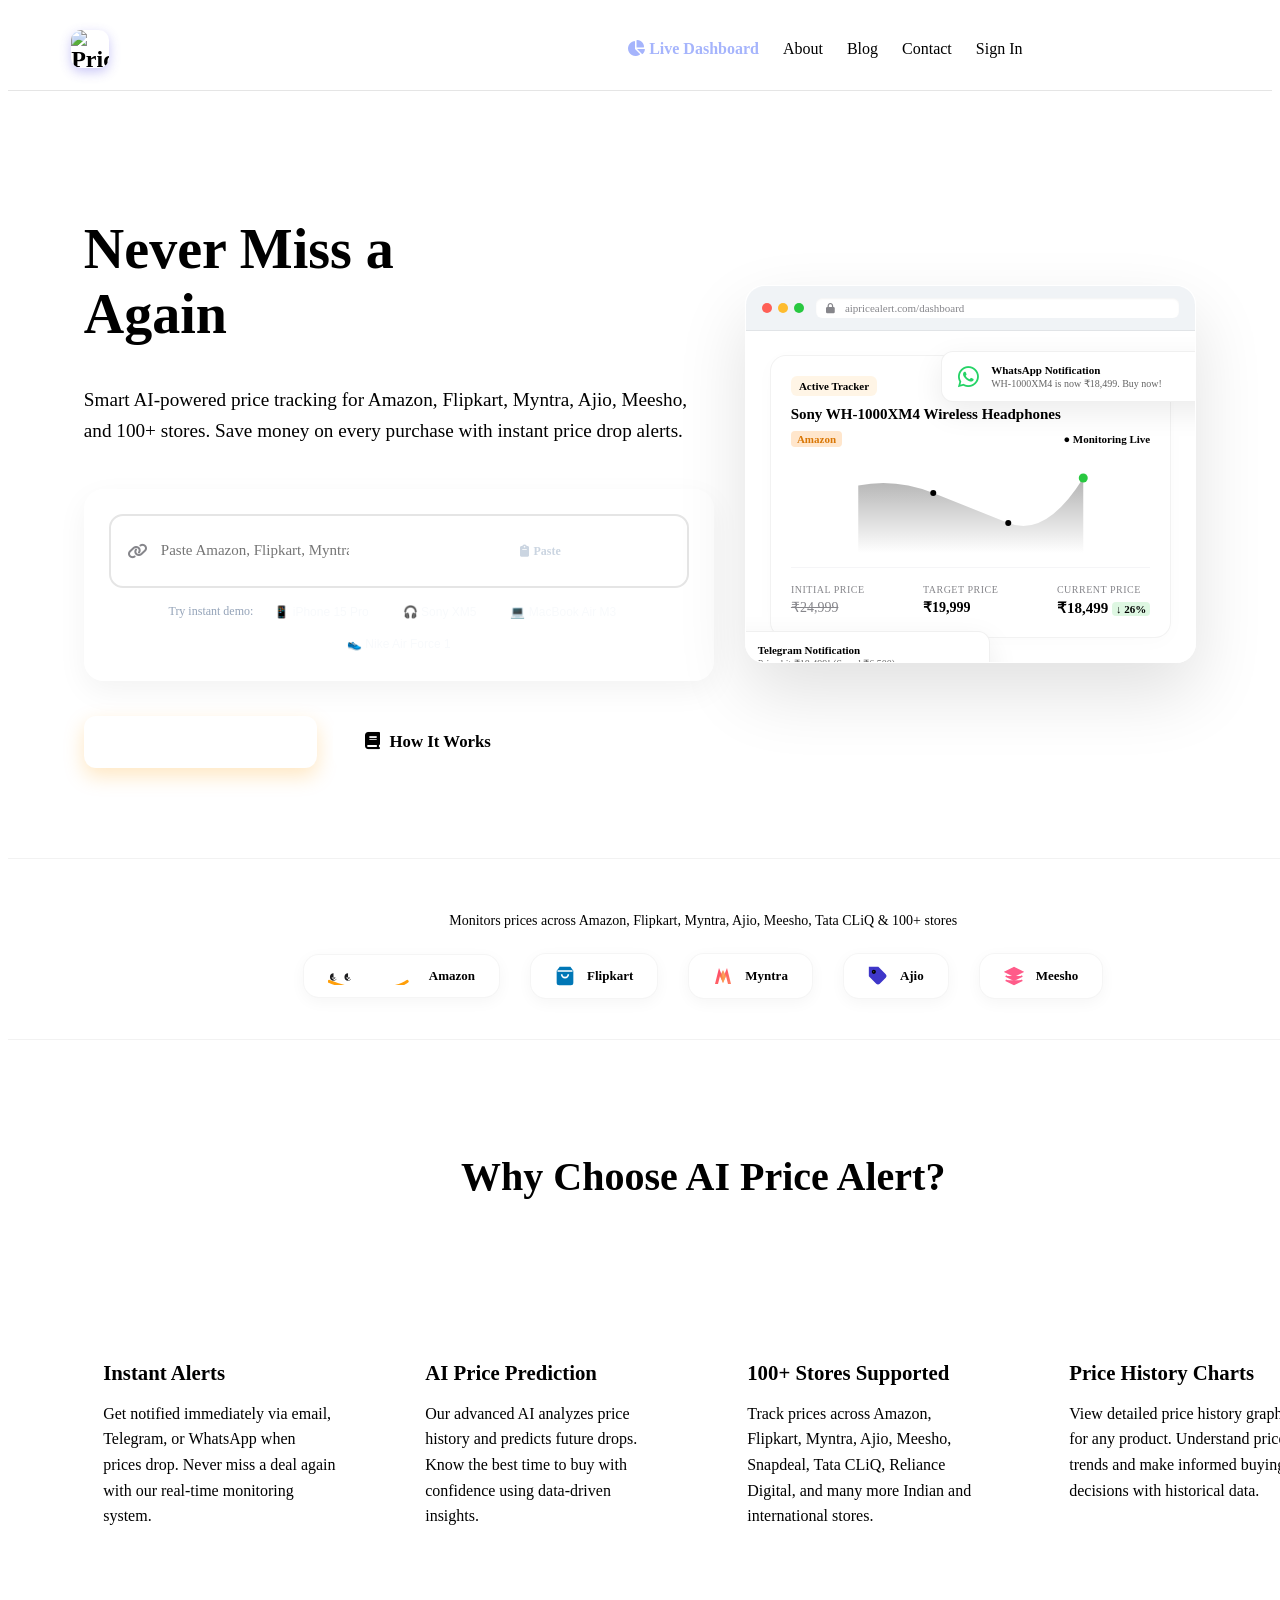
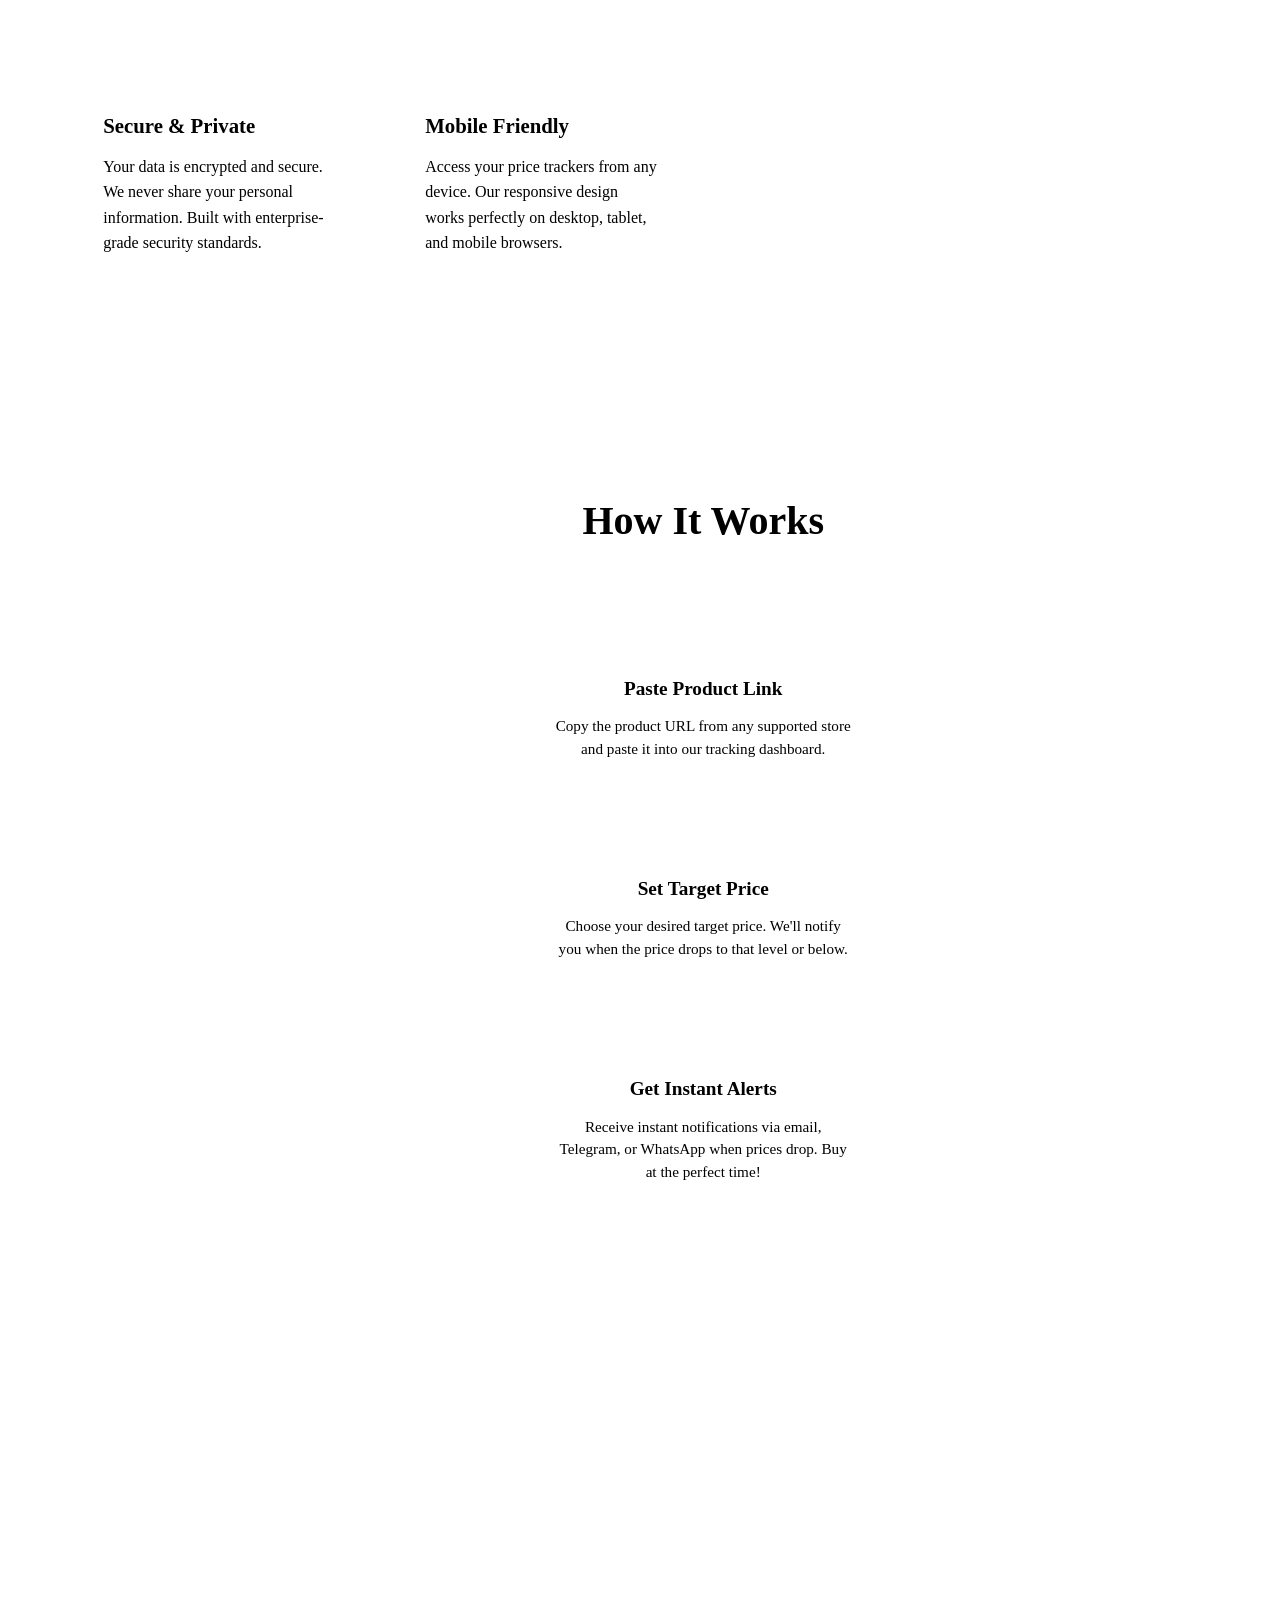
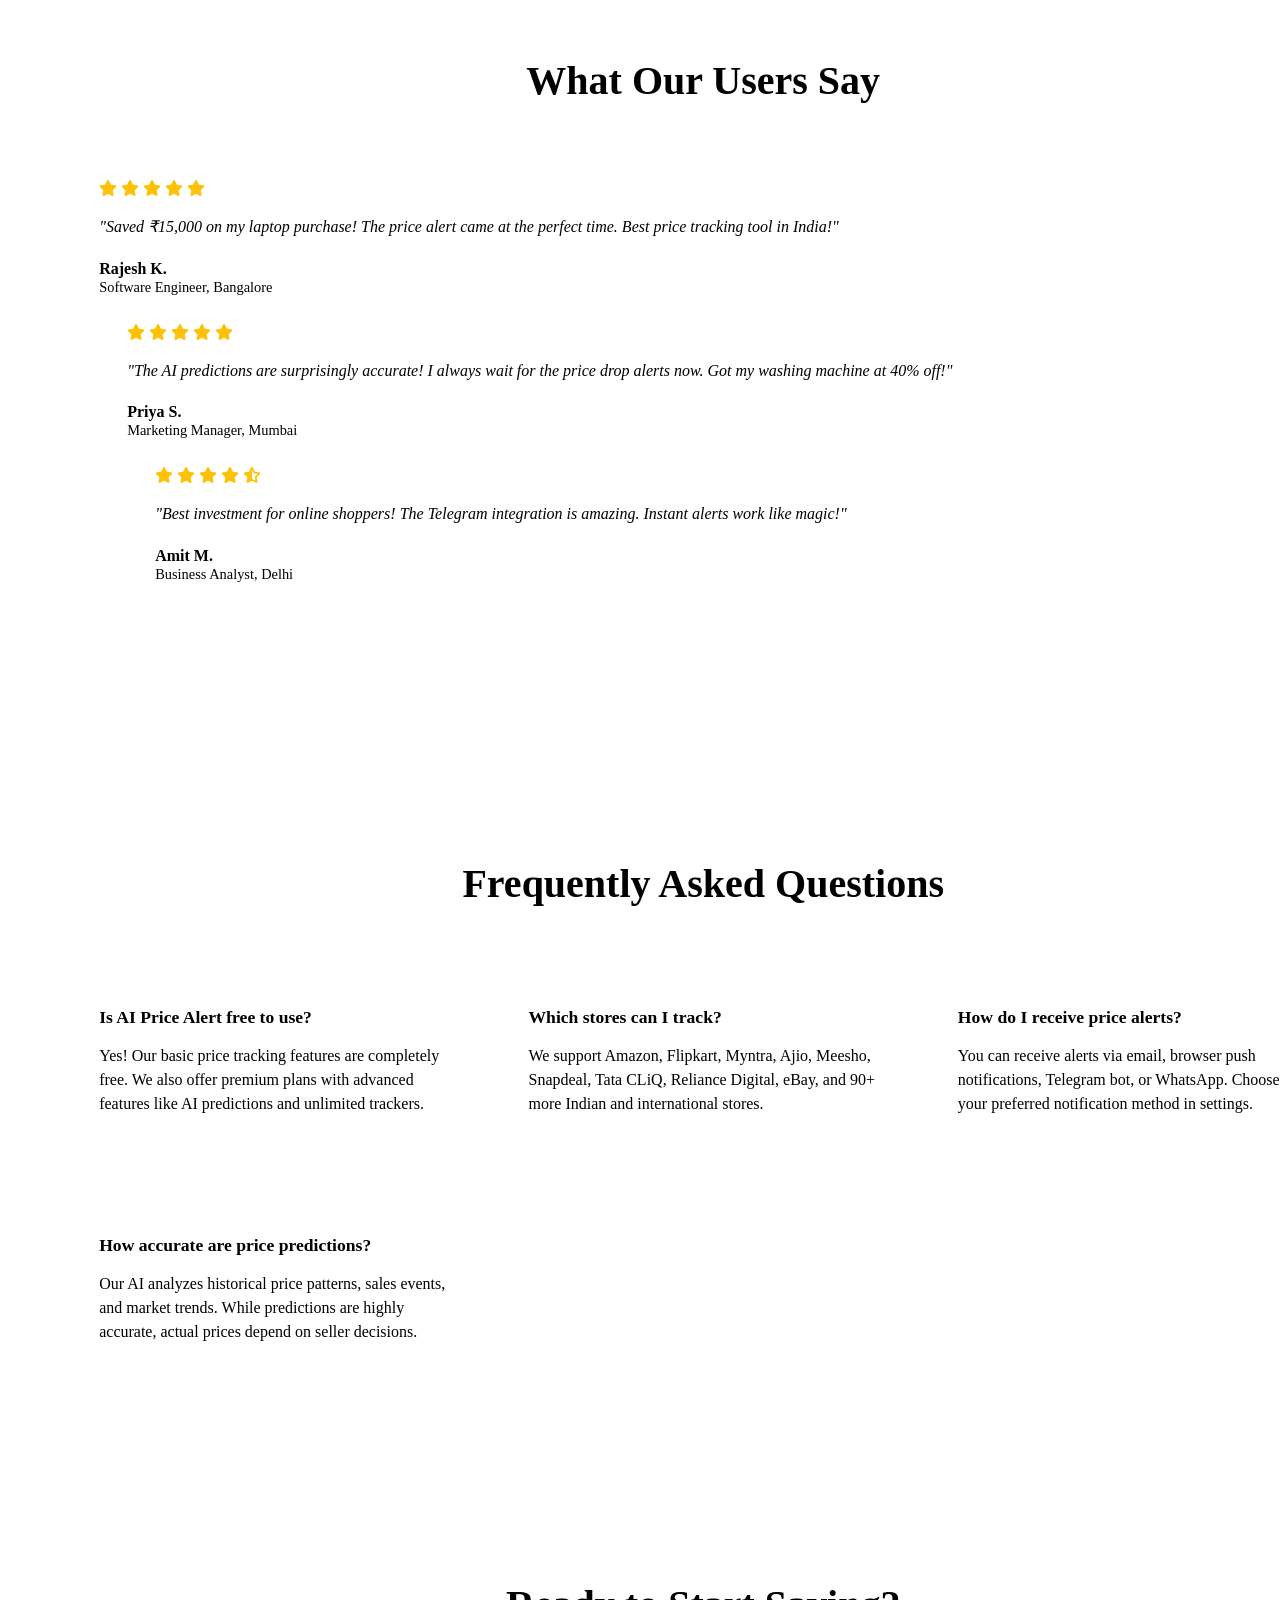
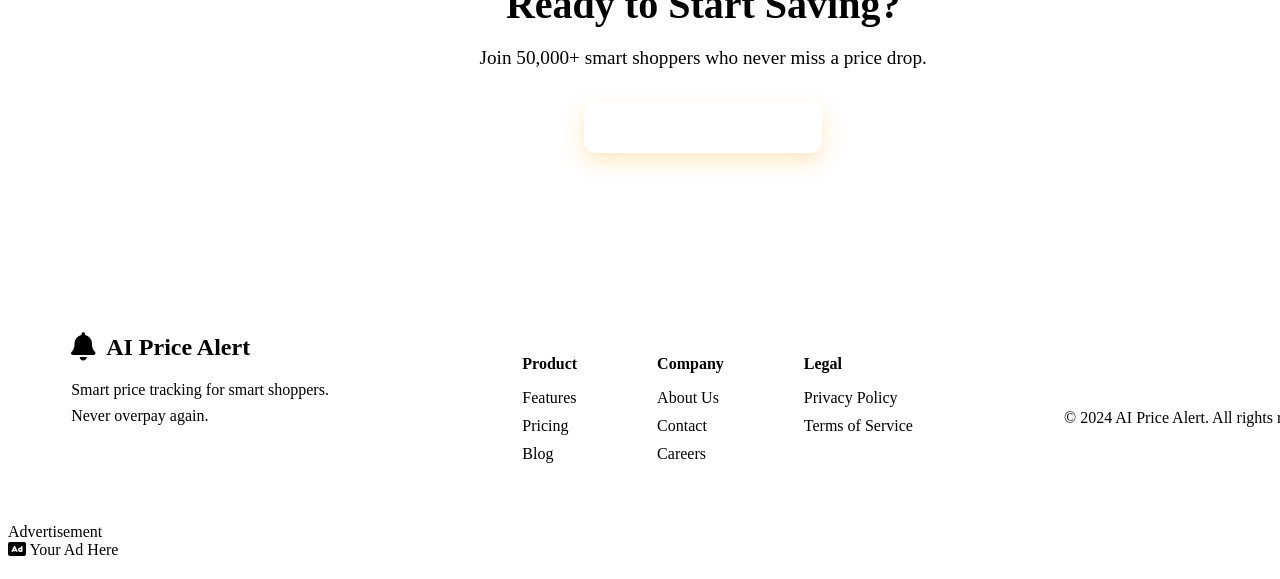
==== web_backend/index.html @ 033da6be "feat: complete Price Alerter platform with Android app, web dashboard, AI comparison, stock chart, p" ====
<!DOCTYPE html>
<html lang="en">
<head>
    <meta charset="UTF-8">
    <meta name="viewport" content="width=device-width, initial-scale=1.0">
    <meta name="description" content="AI Price Alert - Smart price tracking tool that monitors product prices across Amazon, Flipkart, Myntra, and more. Never miss a price drop again!">
    <meta name="keywords" content="price tracker, price alert, deal finder, amazon price tracker, flipkart price tracker, myntra price alert, save money shopping, price comparison">
    <meta name="robots" content="index, follow">
    <meta property="og:title" content="AI Price Alert - Never Miss a Price Drop">
    <meta property="og:description" content="Smart price tracking tool that monitors product prices across multiple stores. Save money on every purchase!">
    <meta name="theme-color" content="#4f46e5">
    <meta name="apple-mobile-web-app-capable" content="yes">
    <meta name="apple-mobile-web-app-status-bar-style" content="black-translucent">
    <meta name="apple-mobile-web-app-title" content="Price Alerter">
    <title>Price Alerter - AI Smart Price Tracking & Instant Drop Alerts</title>
    
    <link rel="icon" type="image/svg+xml" href="/static/logo.svg">
    <link rel="apple-touch-icon" href="/static/logo.svg">
    <link rel="manifest" href="/static/manifest.json">
    <link rel="stylesheet" href="/static/style.css">
    
    <link rel="preconnect" href="https://fonts.googleapis.com">
    <link rel="preconnect" href="https://fonts.gstatic.com" crossorigin>
    <link href="https://fonts.googleapis.com/css2?family=Space+Grotesk:wght@400;500;600;700&family=Unbounded:wght@400;600;700&display=swap" rel="stylesheet">
    <link rel="stylesheet" href="https://cdnjs.cloudflare.com/ajax/libs/font-awesome/6.4.0/css/all.min.css">
</head>
<body>
    <div class="scene">
        <div class="orb orb-1"></div>
        <div class="orb orb-2"></div>
        <div class="orb orb-3"></div>
        <div class="grid"></div>

    <div class="landing-container">
        <!-- Header -->
        <header class="landing-header">
            <a href="index.html" class="logo" style="text-decoration:none;display:flex;align-items:center;gap:12px;">
                <img src="/static/logo.svg" alt="Price Alerter Logo" style="width:38px;height:38px;border-radius:10px;box-shadow:0 4px 12px rgba(79,70,229,0.3);">
                <span style="font-family:'Unbounded',sans-serif;font-weight:700;font-size:20px;color:#fff;letter-spacing:-0.5px;">Price Alerter</span>
            </a>
            <button class="mobile-menu-btn" onclick="toggleMenu()">
                <i class="fa fa-bars"></i>
            </button>
            <nav class="landing-nav" id="mainNav">
                <a href="dashboard.html" style="color:#a5b4fc;font-weight:600;"><i class="fa fa-chart-pie"></i> Live Dashboard</a>
                <a href="about.html">About</a>
                <a href="blog.html">Blog</a>
                <a href="contact.html">Contact</a>
                <a href="login.html" class="btn-nav">Sign In</a>
                <a href="signup.html" class="btn-primary">Get Started Free</a>
            </nav>
        </header>

        <!-- Hero Section -->
        <section class="hero-container">
            <div class="hero-content">
                <h1>Never Miss a <span class="gradient-text">Price Drop</span> Again</h1>
                <p class="hero-subtitle">Smart AI-powered price tracking for Amazon, Flipkart, Myntra, Ajio, Meesho, and 100+ stores. Save money on every purchase with instant price drop alerts.</p>
                
                <!-- URL Checker Widget -->
                <div class="hero-checker">
                    <div class="checker-input-wrapper" style="position:relative;">
                        <i class="fa fa-link checker-icon"></i>
                        <input type="text" id="checkerUrl" placeholder="Paste Amazon, Flipkart, Myntra, Ajio, Meesho link..." style="padding-right: 210px;">
                        <div style="position:absolute; right:115px; top:50%; transform:translateY(-50%);">
                            <button type="button" id="landingPasteBtn" onclick="pasteLandingClipboard()" style="background:rgba(255,255,255,0.08); border:1px solid rgba(255,255,255,0.15); color:#cbd5e1; border-radius:8px; padding:6px 10px; font-size:12px; cursor:pointer; display:flex; align-items:center; gap:5px;">
                                <i class="fa fa-clipboard"></i> <span>Paste</span>
                            </button>
                        </div>
                        <button id="checkerBtn" onclick="runLandingChecker()">
                            <span>Check Price</span>
                            <i class="fa fa-bolt"></i>
                        </button>
                    </div>

                    <!-- Quick 1-Click Preset Samples -->
                    <div style="display:flex; justify-content:center; align-items:center; gap:8px; flex-wrap:wrap; margin-top:12px;">
                        <span style="font-size:12px; color:#94a3b8; font-weight:500;">Try instant demo:</span>
                        <button type="button" class="preset-pill" onclick="loadLandingSample('https://www.amazon.in/dp/B0CHX1W1XY/Apple-iPhone-15-Pro')" style="background:rgba(255,255,255,0.08); border:1px solid rgba(255,255,255,0.15); color:#f8fafc; border-radius:16px; padding:4px 12px; font-size:12px; cursor:pointer;">📱 iPhone 15 Pro</button>
                        <button type="button" class="preset-pill" onclick="loadLandingSample('https://www.amazon.in/dp/B09XS7JWHH/Sony-WH-1000XM5-Headphones')" style="background:rgba(255,255,255,0.08); border:1px solid rgba(255,255,255,0.15); color:#f8fafc; border-radius:16px; padding:4px 12px; font-size:12px; cursor:pointer;">🎧 Sony XM5</button>
                        <button type="button" class="preset-pill" onclick="loadLandingSample('https://www.flipkart.com/apple-macbook-air-m3/p/itm123')" style="background:rgba(255,255,255,0.08); border:1px solid rgba(255,255,255,0.15); color:#f8fafc; border-radius:16px; padding:4px 12px; font-size:12px; cursor:pointer;">💻 MacBook Air M3</button>
                        <button type="button" class="preset-pill" onclick="loadLandingSample('https://www.myntra.com/shoes/nike-air-force-1')" style="background:rgba(255,255,255,0.08); border:1px solid rgba(255,255,255,0.15); color:#f8fafc; border-radius:16px; padding:4px 12px; font-size:12px; cursor:pointer;">👟 Nike Air Force 1</button>
                    </div>
                    
                    <div id="checkerLoading" class="checker-loading-spinner" style="display: none; margin-top:16px;">
                        <i class="fa fa-spinner fa-spin"></i>
                        <span>AI is analyzing product page & fetching live price...</span>
                    </div>
                    
                    <div id="checkerError" class="checker-error-msg" style="display: none; margin-top:16px;">
                        <i class="fa fa-exclamation-circle"></i>
                        <span id="checkerErrorText">Could not fetch price.</span>
                    </div>

                    <!-- Scraped Result Card -->
                    <div id="checkerResult" class="checker-result-card" style="display: none; margin-top:16px;">
                        <div class="result-header">
                            <span class="store-badge" id="resultStore">Amazon</span>
                            <span class="result-status"><i class="fa fa-check-circle"></i> Verified Price</span>
                        </div>
                        <h4 id="resultTitle">Product Name</h4>
                        <div class="result-prices">
                            <span class="price-label">Current Price:</span>
                            <span class="price-current" id="resultCurrentPrice">₹0.00</span>
                            <span class="price-old" id="resultOldPrice">₹0.00</span>
                            <span class="price-discount" id="resultDiscount">Save 20%</span>
                        </div>
                        <div class="target-suggestion">
                            <label for="landingTargetPrice">Target Alert Price:</label>
                            <div class="target-input-row" style="margin-bottom:8px;">
                                <span class="currency-symbol">₹</span>
                                <input type="number" id="landingTargetPrice" value="0">
                            </div>
                            <div style="display:flex; gap:6px; margin-bottom:10px;">
                                <button type="button" onclick="setLandingDiscount(10)" style="background:rgba(255,255,255,0.1); border:1px solid rgba(255,255,255,0.2); color:#fff; border-radius:12px; padding:3px 10px; font-size:11px; cursor:pointer;">-10%</button>
                                <button type="button" onclick="setLandingDiscount(20)" style="background:rgba(255,255,255,0.1); border:1px solid rgba(255,255,255,0.2); color:#fff; border-radius:12px; padding:3px 10px; font-size:11px; cursor:pointer;">-20%</button>
                                <button type="button" onclick="setLandingDiscount(30)" style="background:rgba(255,255,255,0.1); border:1px solid rgba(255,255,255,0.2); color:#fff; border-radius:12px; padding:3px 10px; font-size:11px; cursor:pointer;">-30%</button>
                            </div>
                            <span class="suggestion-note">You'll receive instant notification the second it drops to this amount.</span>
                        </div>
                        <button class="track-cta-btn" onclick="startTrackingFromLanding()">
                            <span>Set 24/7 Price Drop Alert</span>
                            <i class="fa fa-bell"></i>
                        </button>
                    </div>
                </div>
                
                <div class="cta-buttons" style="margin-top: 10px; margin-bottom: 10px;">
                    <a href="signup.html" class="btn-hero primary">
                        <i class="fa fa-rocket"></i>
                        Start Free Tracking
                    </a>
                    <a href="blog.html" class="btn-hero secondary">
                        <i class="fa fa-book"></i>
                        How It Works
                    </a>
                </div>
            </div>

            <!-- Right Column Animated Mockup -->
            <div class="hero-graphics">
                <div class="mock-dashboard-wrapper tilt-root" data-tilt="6">
                    <div class="mock-browser-header">
                        <div class="mock-dots">
                            <span class="mock-dot red"></span>
                            <span class="mock-dot yellow"></span>
                            <span class="mock-dot green"></span>
                        </div>
                        <div class="mock-address-bar">
                            <i class="fa fa-lock" style="font-size: 10px; margin-right: 4px;"></i> aipricealert.com/dashboard
                        </div>
                    </div>
                    <div class="mock-dashboard-body">
                        <div class="mock-product-card">
                            <div class="mock-badge">Active Tracker</div>
                            <div class="mock-prod-title">Sony WH-1000XM4 Wireless Headphones</div>
                            <div class="mock-store-row">
                                <span class="store-chip amz">Amazon</span>
                                <span class="update-pulse">● Monitoring Live</span>
                            </div>
                            
                            <!-- Sparkline Chart -->
                            <div class="mock-chart-container">
                                <svg viewBox="0 0 300 120" class="sparkline-svg">
                                    <defs>
                                        <linearGradient id="chart-grad" x1="0" y1="0" x2="0" y2="1">
                                            <stop offset="0%" stop-color="var(--accent-orange)" stop-opacity="0.3"/>
                                            <stop offset="100%" stop-color="var(--accent-orange)" stop-opacity="0"/>
                                        </linearGradient>
                                    </defs>
                                    <path d="M 0 30 Q 50 20 100 40 T 200 80 T 300 20" fill="none" stroke="var(--accent-orange)" stroke-width="3" stroke-linecap="round"/>
                                    <path d="M 0 30 Q 50 20 100 40 T 200 80 T 300 20 L 300 120 L 0 120 Z" fill="url(#chart-grad)"/>
                                    <circle cx="100" cy="40" r="4" fill="var(--accent-orange)"/>
                                    <circle cx="200" cy="80" r="4" fill="var(--accent-orange)"/>
                                    <circle cx="300" cy="20" r="6" fill="#28c840" class="pulse-point"/>
                                </svg>
                            </div>
                            
                            <div class="mock-prices-row">
                                <div class="price-item">
                                    <span class="plabel">Initial Price</span>
                                    <span class="pval text-cross">₹24,999</span>
                                </div>
                                <div class="price-item">
                                    <span class="plabel">Target Price</span>
                                    <span class="pval">₹19,999</span>
                                </div>
                                <div class="price-item deal-hit">
                                    <span class="plabel">Current Price</span>
                                    <span class="pval text-green">₹18,499 <span class="deal-arrow">↓ 26%</span></span>
                                </div>
                            </div>
                        </div>
                        
                        <!-- Floating alerts -->
                        <div class="floating-alert telegram-alert">
                            <i class="fa-brands fa-telegram" style="color: #0088cc;"></i>
                            <div class="alert-info">
                                <strong>Telegram Notification</strong>
                                <span>Price hit ₹18,499! (Saved ₹6,500)</span>
                            </div>
                        </div>
                        
                        <div class="floating-alert whatsapp-alert">
                            <i class="fa-brands fa-whatsapp" style="color: #25d366;"></i>
                            <div class="alert-info">
                                <strong>WhatsApp Notification</strong>
                                <span>WH-1000XM4 is now ₹18,499. Buy now!</span>
                            </div>
                        </div>
                    </div>
                </div>
            </div>
        </section>

        <!-- Brand Store Logos Section -->
        <section class="trusted-by-section">
            <p>Monitors prices across Amazon, Flipkart, Myntra, Ajio, Meesho, Tata CLiQ & 100+ stores</p>
            <div class="store-logos-grid">
                <div class="store-logo-card">
                    <svg viewBox="0 0 74 15" class="brand-logo-svg" style="height: 18px;"><path d="M4.6 9.8c-.8 0-1.4-.4-1.6-1.1h3.3C6.1 9.4 5.5 9.8 4.6 9.8zm0-4.5c-1.8 0-3 1.2-3 3.1s1.2 3.1 3 3.1c1.2 0 2-.6 2.4-1.3V9.8c-.4.7-1.2 1.3-2.4 1.3zm12.1 4.5c-.8 0-1.4-.4-1.6-1.1H18.4C18.2 9.4 17.6 9.8 16.7 9.8zm0-4.5c-1.8 0-3 1.2-3 3.1s1.2 3.1 3 3.1c1.2 0 2-.6 2.4-1.3V9.8c-.4.7-1.2 1.3-2.4 1.3z" fill="#1d1d1f"/><path d="M1 12c12 5 25 7 35 7s25-3 30-7" stroke="#ff9f0a" stroke-width="2.5" fill="none" stroke-linecap="round"/></svg>
                    <span>Amazon</span>
                </div>
                <div class="store-logo-card">
                    <svg viewBox="0 0 24 24" class="brand-logo-svg" style="height: 20px; width: 20px;" fill="none" stroke="currentColor" stroke-width="2"><path d="M6 2L3 6v14a2 2 0 002 2h14a2 2 0 002-2V6l-3-4z" fill="#0077b6" stroke="#0077b6"/><path d="M3 6h18M16 10a4 4 0 01-8 0" stroke="#fff"/></svg>
                    <span>Flipkart</span>
                </div>
                <div class="store-logo-card">
                    <svg viewBox="0 0 100 100" class="brand-logo-svg" style="height: 20px; width: 20px;"><defs><linearGradient id="myntra-grad1" x1="0%" y1="0%" x2="100%" y2="100%"><stop offset="0%" stop-color="#ff3f6c"/><stop offset="100%" stop-color="#ff7e5f"/></linearGradient><linearGradient id="myntra-grad2" x1="0%" y1="0%" x2="100%" y2="100%"><stop offset="0%" stop-color="#f75d34"/><stop offset="100%" stop-color="#feca57"/></linearGradient></defs><path d="M10 90 L30 10 L50 60 L70 10 L90 90 L75 90 L65 50 L50 85 L35 50 L25 90 Z" fill="url(#myntra-grad1)"/><path d="M35 50 L50 85 L65 50 L50 20 Z" fill="url(#myntra-grad2)" opacity="0.85"/></svg>
                    <span>Myntra</span>
                </div>
                <div class="store-logo-card">
                    <svg viewBox="0 0 24 24" class="brand-logo-svg" style="height: 20px; width: 20px;" fill="none" stroke="currentColor" stroke-width="2"><path d="M20.59 13.41l-7.17 7.17a2 2 0 01-2.83 0L2 12V2h10l8.59 8.59a2 2 0 010 2.82z" fill="#3f37c9" stroke="#3f37c9"/><circle cx="7" cy="7" r="1.5" fill="#fff"/></svg>
                    <span>Ajio</span>
                </div>
                <div class="store-logo-card">
                    <svg viewBox="0 0 24 24" class="brand-logo-svg" style="height: 20px; width: 20px;" fill="none" stroke="currentColor" stroke-width="2"><path d="M12 2L2 7l10 5 10-5-10-5zM2 17l10 5 10-5M2 12l10 5 10-5" fill="#ff5c8a" stroke="#ff5c8a"/></svg>
                    <span>Meesho</span>
                </div>
            </div>
        </section>

        <!-- Features Section -->
        <section class="features">
            <h2>Why Choose AI Price Alert?</h2>
            <div class="features-grid">
                <div class="feature-card">
                    <div class="feature-icon">
                        <i class="fa fa-bolt"></i>
                    </div>
                    <h3>Instant Alerts</h3>
                    <p>Get notified immediately via email, Telegram, or WhatsApp when prices drop. Never miss a deal again with our real-time monitoring system.</p>
                </div>
                <div class="feature-card">
                    <div class="feature-icon">
                        <i class="fa fa-brain"></i>
                    </div>
                    <h3>AI Price Prediction</h3>
                    <p>Our advanced AI analyzes price history and predicts future drops. Know the best time to buy with confidence using data-driven insights.</p>
                </div>
                <div class="feature-card">
                    <div class="feature-icon">
                        <i class="fa fa-globe"></i>
                    </div>
                    <h3>100+ Stores Supported</h3>
                    <p>Track prices across Amazon, Flipkart, Myntra, Ajio, Meesho, Snapdeal, Tata CLiQ, Reliance Digital, and many more Indian and international stores.</p>
                </div>
                <div class="feature-card">
                    <div class="feature-icon">
                        <i class="fa fa-chart-line"></i>
                    </div>
                    <h3>Price History Charts</h3>
                    <p>View detailed price history graphs for any product. Understand price trends and make informed buying decisions with historical data.</p>
                </div>
                <div class="feature-card">
                    <div class="feature-icon">
                        <i class="fa fa-shield-alt"></i>
                    </div>
                    <h3>Secure & Private</h3>
                    <p>Your data is encrypted and secure. We never share your personal information. Built with enterprise-grade security standards.</p>
                </div>
                <div class="feature-card">
                    <div class="feature-icon">
                        <i class="fa fa-mobile-alt"></i>
                    </div>
                    <h3>Mobile Friendly</h3>
                    <p>Access your price trackers from any device. Our responsive design works perfectly on desktop, tablet, and mobile browsers.</p>
                </div>
        </section>

        <!-- How It Works -->
        <section class="how-it-works">
            <h2>How It Works</h2>
            <div class="steps">
                <div class="step">
                    <div class="step-number">1</div>
                    <div class="step-content">
                        <h4>Paste Product Link</h4>
                        <p>Copy the product URL from any supported store and paste it into our tracking dashboard.</p>
                    </div>
                <div class="step-connector"></div>
                <div class="step">
                    <div class="step-number">2</div>
                    <div class="step-content">
                        <h4>Set Target Price</h4>
                        <p>Choose your desired target price. We'll notify you when the price drops to that level or below.</p>
                    </div>
                <div class="step-connector"></div>
                <div class="step">
                    <div class="step-number">3</div>
                    <div class="step-content">
                        <h4>Get Instant Alerts</h4>
                        <p>Receive instant notifications via email, Telegram, or WhatsApp when prices drop. Buy at the perfect time!</p>
                    </div>
            </div>
        </section>

        <!-- Stats Section -->
        <section class="stats-section">
            <div class="stat-item">
                <span class="stat-number">50K+</span>
                <span class="stat-label">Active Users</span>
            </div>
            <div class="stat-item">
                <span class="stat-number">₹2Cr+</span>
                <span class="stat-label">Savings Tracked</span>
            </div>
            <div class="stat-item">
                <span class="stat-number">100+</span>
                <span class="stat-label">Stores Supported</span>
            </div>
            <div class="stat-item">
                <span class="stat-number">99.9%</span>
                <span class="stat-label">Uptime</span>
            </div>
        </section>

        <!-- Testimonials -->
        <section class="testimonials">
            <h2>What Our Users Say</h2>
            <div class="testimonials-grid">
                <div class="testimonial-card">
                    <div class="testimonial-stars">
                        <i class="fa fa-star"></i>
                        <i class="fa fa-star"></i>
                        <i class="fa fa-star"></i>
                        <i class="fa fa-star"></i>
                        <i class="fa fa-star"></i>
                    </div>
                    <p>"Saved ₹15,000 on my laptop purchase! The price alert came at the perfect time. Best price tracking tool in India!"</p>
                    <div class="testimonial-author">
                        <strong>Rajesh K.</strong>
                        <span>Software Engineer, Bangalore</span>
                    </div>
                <div class="testimonial-card">
                    <div class="testimonial-stars">
                        <i class="fa fa-star"></i>
                        <i class="fa fa-star"></i>
                        <i class="fa fa-star"></i>
                        <i class="fa fa-star"></i>
                        <i class="fa fa-star"></i>
                    </div>
                    <p>"The AI predictions are surprisingly accurate! I always wait for the price drop alerts now. Got my washing machine at 40% off!"</p>
                    <div class="testimonial-author">
                        <strong>Priya S.</strong>
                        <span>Marketing Manager, Mumbai</span>
                    </div>
                <div class="testimonial-card">
                    <div class="testimonial-stars">
                        <i class="fa fa-star"></i>
                        <i class="fa fa-star"></i>
                        <i class="fa fa-star"></i>
                        <i class="fa fa-star"></i>
                        <i class="fa fa-star-half-alt"></i>
                    </div>
                    <p>"Best investment for online shoppers! The Telegram integration is amazing. Instant alerts work like magic!"</p>
                    <div class="testimonial-author">
                        <strong>Amit M.</strong>
                        <span>Business Analyst, Delhi</span>
                    </div>
            </div>
        </section>

        <!-- FAQ Section -->
        <section class="faq-section">
            <h2>Frequently Asked Questions</h2>
            <div class="faq-grid">
                <div class="faq-item">
                    <h4>Is AI Price Alert free to use?</h4>
                    <p>Yes! Our basic price tracking features are completely free. We also offer premium plans with advanced features like AI predictions and unlimited trackers.</p>
                </div>
                <div class="faq-item">
                    <h4>Which stores can I track?</h4>
                    <p>We support Amazon, Flipkart, Myntra, Ajio, Meesho, Snapdeal, Tata CLiQ, Reliance Digital, eBay, and 90+ more Indian and international stores.</p>
                </div>
                <div class="faq-item">
                    <h4>How do I receive price alerts?</h4>
                    <p>You can receive alerts via email, browser push notifications, Telegram bot, or WhatsApp. Choose your preferred notification method in settings.</p>
                </div>
                <div class="faq-item">
                    <h4>How accurate are price predictions?</h4>
                    <p>Our AI analyzes historical price patterns, sales events, and market trends. While predictions are highly accurate, actual prices depend on seller decisions.</p>
                </div>
        </section>

        <!-- CTA Section -->
        <section class="cta-section">
            <h2>Ready to Start Saving?</h2>
            <p>Join 50,000+ smart shoppers who never miss a price drop.</p>
            <a href="signup.html" class="btn-hero primary large">
                <i class="fa fa-rocket"></i>
                Create Free Account
            </a>
        </section>

        <!-- Footer -->
        <footer class="landing-footer">
            <div class="footer-content">
                <div class="footer-brand">
                    <div class="logo">
                        <i class="fa fa-bell"></i>
                        <span>AI Price Alert</span>
                    </div>
                    <p>Smart price tracking for smart shoppers. Never overpay again.</p>
                </div>
                <div class="footer-links">
                    <div class="footer-column">
                        <h4>Product</h4>
                        <a href="/features">Features</a>
                        <a href="/pricing">Pricing</a>
                        <a href="blog.html">Blog</a>
                    </div>
                    <div class="footer-column">
                        <h4>Company</h4>
                        <a href="about.html">About Us</a>
                        <a href="contact.html">Contact</a>
                        <a href="/careers">Careers</a>
                    </div>
                    <div class="footer-column">
                        <h4>Legal</h4>
                        <a href="privacy.html">Privacy Policy</a>
                        <a href="terms.html">Terms of Service</a>
                    </div>
            </div>
            <div class="footer-bottom">
                <p>&copy; 2024 AI Price Alert. All rights reserved.</p>
            </div>
        </footer>
    </div>

    <style>
        /* Landing Page Styles - Edge to Edge */
        .landing-container {
            width: 100%;
            max-width: 100%;
            margin: 0;
            padding: 0;
        }
        
        .landing-header {
            display: flex;
            justify-content: space-between;
            align-items: center;
            padding: 20px 5%;
            border-bottom: 1px solid rgba(0,0,0,0.1);
            background: rgba(255, 255, 255, 0.95);
            backdrop-filter: blur(10px);
            position: sticky;
            top: 0;
            z-index: 1000;
        }
        
        .logo {
            display: flex;
            align-items: center;
            gap: 10px;
            font-size: 24px;
            font-weight: 700;
            color: var(--text-main);
        }
        
        .logo i {
            color: var(--accent-orange);
            font-size: 28px;
        }
        
        /* Mobile Menu Button */
        .mobile-menu-btn {
            display: none;
            background: none;
            border: none;
            font-size: 24px;
            color: var(--text-main);
            cursor: pointer;
            padding: 5px;
        }
        
        .landing-nav {
            display: flex;
            align-items: center;
            gap: 24px;
        }
        
        .landing-nav a {
            text-decoration: none;
            color: var(--text-secondary);
            font-weight: 500;
            transition: color 0.3s;
        }
        
        .landing-nav a:hover {
            color: var(--accent-orange);
        }
        
        .btn-nav {
            color: var(--text-main) !important;
        }
        
        .btn-primary {
            background: var(--gradient-orange);
            color: white !important;
            padding: 12px 24px;
            border-radius: 10px;
            font-weight: 600 !important;
        }
        
        /* Hero Section Grid Split */
        .hero-container {
            display: grid;
            grid-template-columns: 1.15fr 0.85fr;
            gap: 50px;
            align-items: center;
            padding: 80px 6%;
            max-width: 1400px;
            margin: 0 auto;
            text-align: left;
        }

        .hero-content {
            display: flex;
            flex-direction: column;
            align-items: flex-start;
        }

        .hero-content h1 {
            font-size: clamp(2.2rem, 4.5vw, 3.5rem);
            margin-bottom: 20px;
            line-height: 1.15;
            font-weight: 700;
        }
        
        .gradient-text {
            background: linear-gradient(135deg, var(--accent-orange), #ff5f56);
            -webkit-background-clip: text;
            background-clip: text;
            -webkit-text-fill-color: transparent;
        }
        
        .hero-subtitle {
            font-size: clamp(0.95rem, 1.5vw, 1.2rem);
            color: var(--text-secondary);
            margin-bottom: 32px;
            line-height: 1.6;
            text-align: left;
            max-width: 100%;
        }

        .cta-buttons {
            display: flex;
            justify-content: flex-start;
            gap: 16px;
            margin-bottom: 30px;
            flex-wrap: wrap;
        }
        
        .btn-hero {
            display: inline-flex;
            align-items: center;
            gap: 10px;
            padding: 16px 32px;
            border-radius: 12px;
            font-weight: 600;
            font-size: 1.05rem;
            text-decoration: none;
            transition: all 0.3s cubic-bezier(0.175, 0.885, 0.32, 1.275);
            white-space: nowrap;
        }
        
        .btn-hero.primary {
            background: var(--gradient-orange);
            color: white;
            box-shadow: 0 8px 20px rgba(255, 159, 10, 0.25);
        }
        
        .btn-hero.primary:hover {
            transform: translateY(-3px) scale(1.02);
            box-shadow: 0 12px 28px rgba(255, 159, 10, 0.35);
        }
        
        .btn-hero.secondary {
            background: white;
            color: var(--text-main);
            border: 2px solid var(--border-color);
        }
        
        .btn-hero.secondary:hover {
            border-color: var(--accent-orange);
            color: var(--accent-orange);
            transform: translateY(-2px);
        }

        /* URL Checker Widget */
        .hero-checker {
            width: 100%;
            max-width: 580px;
            margin: 10px 0 25px 0;
            background: rgba(255, 255, 255, 0.55);
            padding: 24px;
            border-radius: 20px;
            border: 1px solid rgba(255, 255, 255, 0.6);
            box-shadow: 0 10px 30px rgba(0, 0, 0, 0.05);
            backdrop-filter: blur(10px);
            -webkit-backdrop-filter: blur(10px);
        }

        .checker-input-wrapper {
            display: flex;
            background: white;
            border: 2px solid #e5e5e5;
            border-radius: 14px;
            padding: 6px 6px 6px 16px;
            align-items: center;
            gap: 12px;
            transition: all 0.3s ease;
        }

        .checker-input-wrapper:focus-within {
            border-color: var(--accent-orange);
            box-shadow: 0 0 0 4px rgba(255, 159, 10, 0.1);
        }

        .checker-icon {
            color: #86868b;
            font-size: 16px;
        }

        .checker-input-wrapper input {
            flex-grow: 1;
            border: none;
            outline: none;
            font-family: var(--font-body);
            font-size: 15px;
            color: var(--text-main);
            width: 100%;
        }

        .checker-input-wrapper button {
            background: var(--gradient-orange);
            color: white;
            border: none;
            padding: 12px 24px;
            border-radius: 10px;
            font-family: var(--font-body);
            font-weight: 600;
            font-size: 15px;
            cursor: pointer;
            display: flex;
            align-items: center;
            gap: 8px;
            transition: all 0.2s ease;
        }

        .checker-input-wrapper button:hover {
            transform: translateY(-1px);
            box-shadow: 0 4px 15px rgba(255, 159, 10, 0.3);
        }

        .checker-loading-spinner {
            display: flex;
            align-items: center;
            gap: 12px;
            margin-top: 16px;
            color: var(--text-secondary);
            font-size: 14px;
        }

        .checker-loading-spinner i {
            color: var(--accent-orange);
            font-size: 18px;
        }

        .checker-error-msg {
            display: flex;
            align-items: center;
            gap: 8px;
            margin-top: 16px;
            color: var(--danger);
            font-size: 14px;
            background: rgba(255, 95, 86, 0.1);
            padding: 10px 16px;
            border-radius: 8px;
        }

        /* Scraped Result Card */
        .checker-result-card {
            margin-top: 20px;
            background: white;
            border-radius: 16px;
            padding: 20px;
            border: 1px solid rgba(0,0,0,0.08);
            box-shadow: 0 4px 15px rgba(0,0,0,0.03);
            text-align: left;
            animation: slideDown 0.4s cubic-bezier(0.16, 1, 0.3, 1);
        }

        @keyframes slideDown {
            from { opacity: 0; transform: translateY(-10px); }
            to { opacity: 1; transform: translateY(0); }
        }

        .result-header {
            display: flex;
            justify-content: space-between;
            align-items: center;
            margin-bottom: 12px;
        }

        .store-badge {
            font-size: 11px;
            font-weight: 700;
            text-transform: uppercase;
            letter-spacing: 0.5px;
            padding: 4px 10px;
            border-radius: 20px;
            background: #f5f5f7;
            color: var(--text-main);
        }

        .store-badge.amazon { background: #fee3c8; color: #ff9f02; }
        .store-badge.flipkart { background: #d0f0ff; color: #0077b6; }
        .store-badge.myntra { background: #ffdcf3; color: #e91e63; }
        .store-badge.ajio { background: #e2eafc; color: #3f37c9; }
        .store-badge.meesho { background: #fde2e4; color: #ff5c8a; }

        .result-status {
            font-size: 12px;
            color: var(--success);
            font-weight: 500;
            display: flex;
            align-items: center;
            gap: 4px;
        }

        .checker-result-card h4 {
            font-size: 15px;
            margin-bottom: 12px;
            color: var(--text-main);
            line-height: 1.4;
            display: -webkit-box;
            -webkit-line-clamp: 2;
            line-clamp: 2;
            -webkit-box-orient: vertical;
            overflow: hidden;
        }

        .result-prices {
            display: flex;
            align-items: baseline;
            gap: 10px;
            margin-bottom: 16px;
            padding-bottom: 16px;
            border-bottom: 1px solid #f5f5f7;
        }

        .price-label {
            font-size: 13px;
            color: #86868b;
        }

        .price-current {
            font-size: 22px;
            font-weight: 700;
            color: var(--text-main);
        }

        .price-old {
            font-size: 15px;
            color: #86868b;
            text-decoration: line-through;
        }

        .price-discount {
            font-size: 13px;
            font-weight: 600;
            color: var(--success);
            background: rgba(39, 201, 63, 0.1);
            padding: 2px 8px;
            border-radius: 4px;
        }

        .target-suggestion {
            margin-bottom: 20px;
        }

        .target-suggestion label {
            display: block;
            font-size: 13px;
            font-weight: 600;
            color: var(--text-main);
            margin-bottom: 8px;
        }

        .target-input-row {
            display: flex;
            align-items: center;
            border: 2px solid var(--accent-orange);
            background: white;
            border-radius: 10px;
            padding: 8px 12px;
            max-width: 140px;
        }

        .currency-symbol {
            font-weight: 700;
            color: var(--accent-orange);
            margin-right: 6px;
            font-size: 16px;
        }

        .target-input-row input {
            border: none;
            outline: none;
            font-family: var(--font-body);
            font-size: 16px;
            font-weight: 700;
            color: var(--text-main);
            width: 100%;
        }

        .suggestion-note {
            display: block;
            font-size: 11px;
            color: #86868b;
            margin-top: 6px;
        }

        .track-cta-btn {
            width: 100%;
            background: linear-gradient(135deg, #27c93f 0%, #15b02b 100%);
            color: white;
            border: none;
            padding: 16px;
            border-radius: 12px;
            font-family: var(--font-body);
            font-weight: 600;
            font-size: 16px;
            cursor: pointer;
            display: flex;
            justify-content: center;
            align-items: center;
            gap: 10px;
            transition: all 0.3s ease;
            box-shadow: 0 10px 20px rgba(39, 201, 63, 0.2);
        }

        .track-cta-btn:hover {
            transform: translateY(-2px);
            box-shadow: 0 12px 25px rgba(39, 201, 63, 0.3);
        }

        /* 3D Dashboard Mockup Graphics */
        .hero-graphics {
            display: flex;
            justify-content: center;
            align-items: center;
            position: relative;
        }

        .mock-dashboard-wrapper {
            background: rgba(255, 255, 255, 0.75);
            border-radius: 20px;
            border: 1px solid rgba(255, 255, 255, 0.55);
            box-shadow: 0 30px 70px rgba(0, 0, 0, 0.12);
            backdrop-filter: blur(20px);
            -webkit-backdrop-filter: blur(20px);
            width: 100%;
            max-width: 460px;
            overflow: hidden;
            display: flex;
            flex-direction: column;
            position: relative;
        }

        .mock-browser-header {
            background: rgba(230, 235, 240, 0.6);
            border-bottom: 1px solid rgba(0, 0, 0, 0.06);
            padding: 12px 16px;
            display: flex;
            align-items: center;
            gap: 12px;
        }

        .mock-dots {
            display: flex;
            gap: 6px;
        }

        .mock-dot {
            width: 10px;
            height: 10px;
            border-radius: 50%;
        }

        .mock-dot.red { background: #ff5f56; }
        .mock-dot.yellow { background: #febc2e; }
        .mock-dot.green { background: #28c840; }

        .mock-address-bar {
            flex-grow: 1;
            background: white;
            border-radius: 6px;
            padding: 4px 10px;
            font-size: 11px;
            color: #86868b;
            text-align: left;
            display: flex;
            align-items: center;
            gap: 6px;
            box-shadow: inset 0 1px 2px rgba(0,0,0,0.05);
        }

        .mock-dashboard-body {
            padding: 24px;
            position: relative;
        }

        .mock-product-card {
            background: white;
            border-radius: 16px;
            padding: 20px;
            border: 1px solid rgba(0, 0, 0, 0.05);
            box-shadow: 0 4px 20px rgba(0,0,0,0.02);
            text-align: left;
            position: relative;
        }

        .mock-badge {
            background: rgba(255, 159, 10, 0.1);
            color: var(--accent-orange);
            font-size: 11px;
            font-weight: 700;
            padding: 4px 8px;
            border-radius: 6px;
            display: inline-block;
            margin-bottom: 10px;
        }

        .mock-prod-title {
            font-size: 15px;
            font-weight: 700;
            color: var(--text-main);
            margin-bottom: 8px;
            white-space: nowrap;
            overflow: hidden;
            text-overflow: ellipsis;
        }

        .mock-store-row {
            display: flex;
            justify-content: space-between;
            align-items: center;
            margin-bottom: 16px;
        }

        .store-chip {
            font-size: 11px;
            font-weight: 600;
            padding: 2px 6px;
            border-radius: 4px;
        }

        .store-chip.amz { background: #ffe6cc; color: #d97706; }

        .update-pulse {
            font-size: 11px;
            color: var(--success);
            font-weight: 600;
            animation: pulseText 1.5s infinite;
        }

        @keyframes pulseText {
            0%, 100% { opacity: 1; }
            50% { opacity: 0.5; }
        }

        .mock-chart-container {
            margin-bottom: 16px;
            border-bottom: 1px solid #f5f5f7;
            padding-bottom: 10px;
        }

        .sparkline-svg {
            width: 100%;
            height: 90px;
        }

        .pulse-point {
            animation: pulseDot 1.5s infinite;
        }

        @keyframes pulseDot {
            0% { r: 6; fill-opacity: 1; }
            50% { r: 12; fill-opacity: 0.3; }
            100% { r: 6; fill-opacity: 1; }
        }

        .mock-prices-row {
            display: flex;
            justify-content: space-between;
        }

        .price-item {
            display: flex;
            flex-direction: column;
            gap: 4px;
        }

        .price-item .plabel {
            font-size: 10px;
            color: #86868b;
            text-transform: uppercase;
            letter-spacing: 0.5px;
        }

        .price-item .pval {
            font-size: 14px;
            font-weight: 700;
            color: var(--text-main);
        }

        .price-item .pval.text-cross {
            text-decoration: line-through;
            color: #86868b;
            font-weight: 500;
        }

        .price-item .pval.text-green {
            color: var(--success);
            font-size: 15px;
        }

        .deal-arrow {
            font-size: 11px;
            background: rgba(39, 201, 63, 0.15);
            padding: 1px 4px;
            border-radius: 4px;
            font-weight: 700;
        }

        /* Floating Notification Alerts */
        .floating-alert {
            position: absolute;
            background: white;
            border-radius: 12px;
            border: 1px solid rgba(0, 0, 0, 0.06);
            box-shadow: 0 10px 30px rgba(0, 0, 0, 0.08);
            padding: 12px 16px;
            display: flex;
            align-items: center;
            gap: 12px;
            width: 250px;
            text-align: left;
            z-index: 2;
        }

        .floating-alert i {
            font-size: 24px;
            flex-shrink: 0;
        }

        .telegram-alert {
            bottom: -20px;
            left: -40px;
            animation: floatUp 4s ease-in-out infinite;
        }

        .whatsapp-alert {
            top: 20px;
            right: -30px;
            animation: floatDown 4.5s ease-in-out infinite 0.5s;
        }

        .alert-info {
            display: flex;
            flex-direction: column;
            gap: 2px;
        }

        .alert-info strong {
            font-size: 11px;
            color: var(--text-main);
        }

        .alert-info span {
            font-size: 10px;
            color: #666;
        }

        @keyframes floatUp {
            0%, 100% { transform: translateY(0); }
            50% { transform: translateY(-8px); }
        }

        @keyframes floatDown {
            0%, 100% { transform: translateY(0); }
            50% { transform: translateY(8px); }
        }

        /* Brand Store Logos Section */
        .trusted-by-section {
            padding: 40px 5%;
            text-align: center;
            background: rgba(255,255,255,0.4);
            backdrop-filter: blur(10px);
            -webkit-backdrop-filter: blur(10px);
            border-top: 1px solid rgba(0,0,0,0.05);
            border-bottom: 1px solid rgba(0,0,0,0.05);
            width: 100%;
        }

        .trusted-by-section p {
            font-size: 14px;
            color: var(--text-secondary);
            font-weight: 500;
            margin-bottom: 24px;
        }

        .store-logos-grid {
            display: flex;
            justify-content: center;
            align-items: center;
            gap: 30px;
            flex-wrap: wrap;
            max-width: 1200px;
            margin: 0 auto;
        }

        .store-logo-card {
            background: white;
            border-radius: 16px;
            padding: 12px 24px;
            display: flex;
            align-items: center;
            gap: 12px;
            box-shadow: 0 4px 15px rgba(0,0,0,0.04);
            border: 1px solid rgba(0,0,0,0.04);
            transition: all 0.3s ease;
        }

        .store-logo-card:hover {
            transform: translateY(-3px);
            box-shadow: 0 8px 25px rgba(0,0,0,0.08);
        }

        .brand-logo-svg {
            height: 24px;
            width: auto;
            max-width: 90px;
        }

        .store-logo-card span {
            font-size: 13px;
            font-weight: 600;
            color: var(--text-main);
        }
        
        /* Features Section */
        .features {
            padding: 80px 5%;
            width: 100%;
        }
        
        .features h2 {
            text-align: center;
            font-size: clamp(1.8rem, 4vw, 2.5rem);
            margin-bottom: 48px;
        }
        
        .features-grid {
            display: grid;
            grid-template-columns: repeat(auto-fit, minmax(280px, 1fr));
            gap: 24px;
            max-width: 1400px;
            margin: 0 auto;
        }
        
        .feature-card {
            background: white;
            padding: 32px;
            border-radius: 16px;
            box-shadow: var(--shadow);
            transition: all 0.3s;
        }
        
        .feature-card:hover {
            transform: translateY(-6px);
            box-shadow: var(--shadow-hover);
        }
        
        .feature-icon {
            width: 60px;
            height: 60px;
            background: var(--gradient-orange);
            border-radius: 14px;
            display: flex;
            align-items: center;
            justify-content: center;
            font-size: 28px;
            color: white;
            margin-bottom: 20px;
        }
        
        .feature-card h3 {
            font-size: 1.3rem;
            margin-bottom: 12px;
        }
        
        .feature-card p {
            color: var(--text-secondary);
            line-height: 1.6;
        }
        
        /* How It Works */
        .how-it-works {
            padding: 80px 5%;
            text-align: center;
            width: 100%;
        }
        
        .how-it-works h2 {
            font-size: clamp(1.8rem, 4vw, 2.5rem);
            margin-bottom: 48px;
        }
        
        .steps {
            display: flex;
            justify-content: center;
            align-items: flex-start;
            gap: clamp(16px, 4vw, 60px);
            flex-wrap: wrap;
            max-width: 1200px;
            margin: 0 auto;
        }
        
        .step {
            flex: 1;
            min-width: 200px;
            max-width: 300px;
            text-align: center;
        }
        
        .step-number {
            width: 60px;
            height: 60px;
            background: var(--gradient-orange);
            border-radius: 50%;
            display: flex;
            align-items: center;
            justify-content: center;
            font-size: 1.5rem;
            font-weight: 700;
            color: white;
            margin: 0 auto 20px;
        }
        
        .step-content h4 {
            font-size: 1.2rem;
            margin-bottom: 10px;
        }
        
        .step-content p {
            color: var(--text-secondary);
            line-height: 1.5;
            font-size: 0.95rem;
        }
        
        .step-connector {
            width: 60px;
            height: 2px;
            background: var(--accent-orange);
            margin-top: 30px;
            display: block;
        }
        
        /* Stats Section */
        .stats-section {
            display: flex;
            justify-content: center;
            gap: clamp(24px, 8vw, 80px);
            padding: 60px 5%;
            background: linear-gradient(135deg, var(--accent-orange), #ff7b00);
            border-radius: 20px;
            margin: 40px 5%;
            width: 90%;
        }
        
        .stat-item {
            text-align: center;
            color: white;
        }
        
        .stat-number {
            display: block;
            font-size: clamp(1.8rem, 4vw, 2.5rem);
            font-weight: 700;
        }
        
        .stat-label {
            font-size: clamp(0.8rem, 1.5vw, 1rem);
            opacity: 0.9;
        }
        
        /* Testimonials */
        .testimonials {
            padding: 80px 5%;
            width: 100%;
        }
        
        .testimonials h2 {
            text-align: center;
            font-size: clamp(1.8rem, 4vw, 2.5rem);
            margin-bottom: 48px;
        }
        
        .testimonials-grid {
            display: grid;
            grid-template-columns: repeat(auto-fit, minmax(280px, 1fr));
            gap: 24px;
            max-width: 1400px;
            margin: 0 auto;
        }
        
        .testimonial-card {
            background: white;
            padding: 28px;
            border-radius: 16px;
            box-shadow: var(--shadow);
        }
        
        .testimonial-stars {
            color: #ffc107;
            margin-bottom: 16px;
        }
        
        .testimonial-card > p {
            color: var(--text-secondary);
            line-height: 1.6;
            margin-bottom: 20px;
            font-style: italic;
        }
        
        .testimonial-author strong {
            display: block;
            color: var(--text-main);
        }
        
        .testimonial-author span {
            font-size: 0.9rem;
            color: var(--text-secondary);
        }
        
        /* FAQ Section */
        .faq-section {
            padding: 80px 5%;
            width: 100%;
        }
        
        .faq-section h2 {
            text-align: center;
            font-size: clamp(1.8rem, 4vw, 2.5rem);
            margin-bottom: 48px;
        }
        
        .faq-grid {
            display: grid;
            grid-template-columns: repeat(auto-fit, minmax(300px, 1fr));
            gap: 24px;
            max-width: 1400px;
            margin: 0 auto;
        }
        
        .faq-item {
            background: white;
            padding: 28px;
            border-radius: 16px;
            box-shadow: var(--shadow);
        }
        
        .faq-item h4 {
            font-size: 1.1rem;
            margin-bottom: 12px;
            color: var(--text-main);
        }
        
        .faq-item p {
            color: var(--text-secondary);
            line-height: 1.5;
        }
        
        /* CTA Section */
        .cta-section {
            text-align: center;
            padding: 80px 5%;
            width: 100%;
        }
        
        .cta-section h2 {
            font-size: clamp(1.8rem, 4vw, 2.5rem);
            margin-bottom: 16px;
        }
        
        .cta-section p {
            color: var(--text-secondary);
            margin-bottom: 32px;
            font-size: 1.2rem;
        }
        
        /* Footer */
        .landing-footer {
            border-top: 1px solid var(--border-color);
            padding: 60px 5% 30px;
            margin-top: 40px;
            width: 100%;
        }
        
        .footer-content {
            display: flex;
            justify-content: space-between;
            gap: 48px;
            flex-wrap: wrap;
            max-width: 1400px;
            margin: 0 auto;
        }
        
        .footer-brand {
            max-width: 300px;
        }
        
        .footer-brand .logo {
            margin-bottom: 16px;
        }
        
        .footer-brand p {
            color: var(--text-secondary);
            line-height: 1.6;
        }
        
        .footer-links {
            display: flex;
            gap: clamp(30px, 8vw, 80px);
        }
        
        .footer-column h4 {
            margin-bottom: 16px;
            color: var(--text-main);
        }
        
        .footer-column a {
            display: block;
            color: var(--text-secondary);
            text-decoration: none;
            margin-bottom: 10px;
            transition: color 0.3s;
        }
        
        .footer-column a:hover {
            color: var(--accent-orange);
        }
        
        .footer-bottom {
            text-align: center;
            padding-top: 30px;
            margin-top: 30px;
            border-top: 1px solid var(--border-color);
            color: var(--text-secondary);
        }
        
        /* Mobile Responsive */
        @media (max-width: 768px) {
            .mobile-menu-btn {
                display: block;
            }
            
            .landing-nav {
                display: none;
                position: absolute;
                top: 100%;
                left: 0;
                right: 0;
                background: white;
                flex-direction: column;
                padding: 20px;
                gap: 16px;
                box-shadow: 0 4px 20px rgba(0,0,0,0.1);
            }
            
            .landing-nav.active {
                display: flex;
            }
            
            .hero-container {
                grid-template-columns: 1fr;
                text-align: center;
                gap: 30px;
                padding: 40px 4%;
            }
            
            .hero-content {
                align-items: center;
            }
            
            .hero-content .hero-subtitle {
                text-align: center;
            }
            
            .hero-graphics {
                margin-top: 20px;
                width: 100%;
                max-width: 380px;
                margin-left: auto;
                margin-right: auto;
            }
            
            .floating-alert {
                display: none; /* Hide floating alerts on mobile */
            }
            
            .hero-content h1 {
                font-size: 2rem;
            }
            
            .cta-buttons {
                flex-direction: column;
                align-items: center;
                padding: 0 20px;
                justify-content: center;
                width: 100%;
            }
            
            .btn-hero {
                width: 100%;
                max-width: 300px;
                justify-content: center;
            }
            
            .features, .how-it-works, .testimonials, .faq-section, .cta-section {
                padding: 50px 4%;
            }
            
            .stats-section {
                flex-wrap: wrap;
                gap: 30px;
                padding: 40px 4%;
                margin: 40px 4%;
                width: 92%;
            }
            
            .step {
                min-width: 100%;
                max-width: 100%;
            }
            
            .step-connector {
                display: none;
            }
            
            .footer-content {
                flex-direction: column;
                text-align: center;
            }
            
            .footer-links {
                justify-content: center;
            }
            
            .footer-brand {
                max-width: 100%;
            }
        }
        
        /* Small mobile */
        @media (max-width: 480px) {
            .landing-header {
                padding: 15px 4%;
            }
            
            .logo {
                font-size: 20px;
            }
            
            .logo i {
                font-size: 24px;
            }
            
            .hero-content h1 {
                font-size: 1.7rem;
            }
            
            .hero-subtitle {
                font-size: 0.95rem;
            }
            
            .feature-card, .testimonial-card, .faq-item {
                padding: 20px;
            }
        }
    </style>
    
    <!-- AdSense Ad Container -->
    <div class="ad-container" data-ad-slot="homePage" style="width: 100%; max-width: 100%; margin: 20px 0;">
        <div class="ad-placeholder">
            <div class="ad-placeholder-content">
                <span class="ad-label">Advertisement</span>
                <div class="ad-placeholder-box">
                    <i class="fa fa-ad"></i>
                    <span>Your Ad Here</span>
                </div>
            </div>
        </div>
    </div>
    
    <script src="/static/ads.js"></script>
    <script>
        function toggleMenu() {
            var nav = document.getElementById('mainNav');
            if (nav) nav.classList.toggle('active');
        }

        const getApiBaseUrl = () => {
            if (window.PRICEALERTER_API_URL) return window.PRICEALERTER_API_URL;
            const origin = window.location.origin || '';
            if (origin.includes(':8081') || (window.location.protocol.startsWith('http') && !origin.includes(':5500') && !origin.includes(':3000') && !origin.includes(':5173') && !origin.includes(':8000') && !origin.includes(':8080'))) {
                return origin;
            }
            return 'http://localhost:8081';
        };

        async function pasteLandingClipboard() {
            try {
                if (navigator.clipboard && navigator.clipboard.readText) {
                    const text = await navigator.clipboard.readText();
                    if (text) {
                        const input = document.getElementById('checkerUrl');
                        if (input) {
                            input.value = text.trim();
                            runLandingChecker();
                        }
                    }
                }
            } catch (err) {
                document.getElementById('checkerUrl')?.focus();
            }
        }

        function loadLandingSample(url) {
            const input = document.getElementById('checkerUrl');
            if (input) {
                input.value = url;
                runLandingChecker();
            }
        }

        function setLandingDiscount(percent) {
            const result = document.getElementById('checkerResult');
            const targetInput = document.getElementById('landingTargetPrice');
            if (result && targetInput && result.dataset.currentPrice) {
                const curPrice = parseFloat(result.dataset.currentPrice);
                targetInput.value = Math.round(curPrice * (1 - (percent / 100)));
            }
        }

        async function runLandingChecker() {
            const urlInput = document.getElementById('checkerUrl');
            const btn = document.getElementById('checkerBtn');
            const loading = document.getElementById('checkerLoading');
            const result = document.getElementById('checkerResult');
            const error = document.getElementById('checkerError');
            
            if (!urlInput) return;
            let url = urlInput.value.trim();
            
            if (!url) {
                alert('Please enter a product URL from Amazon, Flipkart, Myntra, Ajio, or Meesho.');
                return;
            }
            
            // Normalize URL format
            if (!url.startsWith('http://') && !url.startsWith('https://') && !url.toLowerCase().startsWith('test://')) {
                if (url.startsWith('www.')) {
                    url = 'https://' + url;
                } else if (url.includes('.')) {
                    url = 'https://' + url;
                } else {
                    showError('Invalid URL format');
                    return;
                }
                urlInput.value = url;
            }
            
            // Reset state
            loading.style.display = 'flex';
            result.style.display = 'none';
            error.style.display = 'none';
            btn.disabled = true;
            
            try {
                const response = await fetch(getApiBaseUrl() + '/get-price', {
                    method: 'POST',
                    headers: { 'Content-Type': 'application/json' },
                    body: JSON.stringify({ url: url })
                });
                
                const data = await response.json();
                
                if (response.ok && data.price) {
                    const storeBadge = document.getElementById('resultStore');
                    if (storeBadge) {
                        storeBadge.textContent = data.site || 'Store';
                        storeBadge.className = 'store-badge ' + (data.site || 'store').toLowerCase();
                    }
                    
                    const titleEl = document.getElementById('resultTitle');
                    if (titleEl) {
                        titleEl.textContent = data.productName || 'Verified Product';
                    }
                    
                    const curPrice = parseFloat(data.price) || 0;
                    const curSym = data.currency_symbol || '₹';
                    
                    const priceCurEl = document.getElementById('resultCurrentPrice');
                    if (priceCurEl) {
                        priceCurEl.textContent = curSym + curPrice.toLocaleString();
                    }
                    
                    const mockOldPrice = (curPrice * 1.22).toFixed(2);
                    const priceOldEl = document.getElementById('resultOldPrice');
                    if (priceOldEl) {
                        priceOldEl.textContent = curSym + parseFloat(mockOldPrice).toLocaleString();
                    }
                    
                    const discountEl = document.getElementById('resultDiscount');
                    if (discountEl) {
                        discountEl.textContent = 'Save 18%';
                    }
                    
                    // Default Target Price Suggestion (10% off)
                    const targetPriceVal = Math.round(curPrice * 0.9);
                    const targetInput = document.getElementById('landingTargetPrice');
                    if (targetInput) {
                        targetInput.value = targetPriceVal;
                    }
                    
                    result.dataset.url = url;
                    result.dataset.currentPrice = curPrice;
                    result.dataset.productName = data.productName || 'Product';
                    result.dataset.currencySymbol = curSym;
                    result.dataset.site = data.site || 'Store';
                    
                    loading.style.display = 'none';
                    result.style.display = 'block';
                } else {
                    showError(data.error || 'Failed to fetch price details');
                }
            } catch (e) {
                showError('Server connecting. Please try again in a few moments.');
            } finally {
                btn.disabled = false;
            }
            
            function showError(msg) {
                loading.style.display = 'none';
                const errorText = document.getElementById('checkerErrorText');
                if (errorText) {
                    errorText.textContent = msg;
                }
                error.style.display = 'flex';
            }
        }
        
        function startTrackingFromLanding() {
            const result = document.getElementById('checkerResult');
            const url = result?.dataset?.url;
            const targetPriceInput = document.getElementById('landingTargetPrice');
            const targetPrice = targetPriceInput ? targetPriceInput.value : '';
            const productName = result?.dataset?.productName || 'Tracked Product';
            const currentPrice = parseFloat(result?.dataset?.currentPrice || 0);
            const currencySymbol = result?.dataset?.currencySymbol || '₹';
            const site = result?.dataset?.site || 'Online Store';
            
            if (url) {
                // Check if user is already logged in
                const localUser = localStorage.getItem('pricealerter_user');
                if (localUser) {
                    // Create tracker directly and jump to dashboard
                    try {
                        const existing = JSON.parse(localStorage.getItem('trackers') || '[]');
                        const newTrk = {
                            id: Date.now(),
                            url: url,
                            productName: productName,
                            currentPrice: currentPrice,
                            targetPrice: parseFloat(targetPrice) || Math.round(currentPrice * 0.9),
                            currency: 'INR',
                            currencySymbol: currencySymbol,
                            site: site,
                            createdAt: new Date().toISOString()
                        };
                        existing.unshift(newTrk);
                        localStorage.setItem('trackers', JSON.stringify(existing));
                    } catch (e) {}
                    window.location.href = 'dashboard.html?action=list';
                } else {
                    const redirectUrl = 'signup.html?url=' + encodeURIComponent(url) + '&target_price=' + encodeURIComponent(targetPrice) + '&product=' + encodeURIComponent(productName);
                    window.location.href = redirectUrl;
                }
            }
        }
    </script>
</body>
</html>
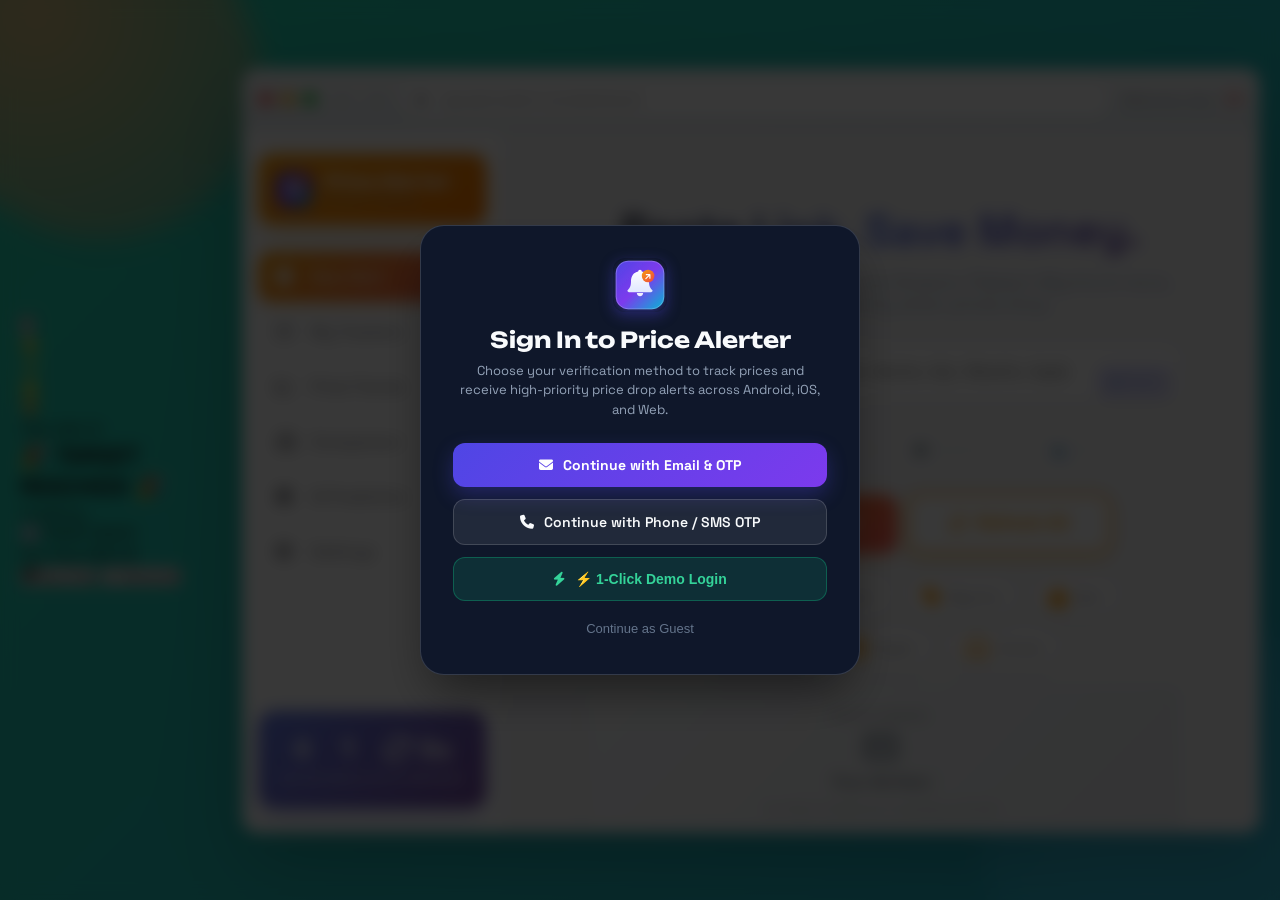
==== commit 8c3fc53e: "fix(pages): add root index.html, CNAME, .nojekyll, 404.html, and static assets for pricealerter.in G" ====
--- a/web_backend/index.html
+++ b/web_backend/index.html
@@ -3,1828 +3,872 @@
 <head>
     <meta charset="UTF-8">
     <meta name="viewport" content="width=device-width, initial-scale=1.0">
-    <meta name="description" content="AI Price Alert - Smart price tracking tool that monitors product prices across Amazon, Flipkart, Myntra, and more. Never miss a price drop again!">
-    <meta name="keywords" content="price tracker, price alert, deal finder, amazon price tracker, flipkart price tracker, myntra price alert, save money shopping, price comparison">
-    <meta name="robots" content="index, follow">
-    <meta property="og:title" content="AI Price Alert - Never Miss a Price Drop">
-    <meta property="og:description" content="Smart price tracking tool that monitors product prices across multiple stores. Save money on every purchase!">
+    <title>Dashboard - AI Price Alert | Track Prices & Save Money</title>
+
+    <meta name="description" content="Create your free account on AI Price Alert. Start tracking product prices across Amazon, Flipkart, Myntra and 100+ stores. Never miss a price drop again!">
+    <meta name="keywords" content="price tracker, price alert, sign up, register, amazon price tracker, flipkart price tracker, myntra price alert, save money shopping">
+    <meta property="og:title" content="Sign Up - AI Price Alert | Never Miss a Price Drop">
+    <meta property="og:description" content="Create your free account and start tracking prices across 100+ stores. Save money on every purchase!">
+    <meta property="og:image" content="https://aipricealert.com/static/og-image.png">
+    <meta property="og:url" content="https://aipricealert.com/dashboard">
+    <meta property="og:type" content="website">
+    <meta name="twitter:card" content="summary_large_image">
+    <meta name="twitter:title" content="Sign Up - AI Price Alert">
     <meta name="theme-color" content="#4f46e5">
     <meta name="apple-mobile-web-app-capable" content="yes">
     <meta name="apple-mobile-web-app-status-bar-style" content="black-translucent">
     <meta name="apple-mobile-web-app-title" content="Price Alerter">
-    <title>Price Alerter - AI Smart Price Tracking & Instant Drop Alerts</title>
     
     <link rel="icon" type="image/svg+xml" href="/static/logo.svg">
     <link rel="apple-touch-icon" href="/static/logo.svg">
     <link rel="manifest" href="/static/manifest.json">
+    <link rel="canonical" href="https://aipricealert.com/dashboard">
     <link rel="stylesheet" href="/static/style.css">
-    
     <link rel="preconnect" href="https://fonts.googleapis.com">
     <link rel="preconnect" href="https://fonts.gstatic.com" crossorigin>
     <link href="https://fonts.googleapis.com/css2?family=Space+Grotesk:wght@400;500;600;700&family=Unbounded:wght@400;600;700&display=swap" rel="stylesheet">
     <link rel="stylesheet" href="https://cdnjs.cloudflare.com/ajax/libs/font-awesome/6.4.0/css/all.min.css">
 </head>
 <body>
+    <!-- 3D Background Scene -->
     <div class="scene">
         <div class="orb orb-1"></div>
         <div class="orb orb-2"></div>
         <div class="orb orb-3"></div>
         <div class="grid"></div>
-
-    <div class="landing-container">
-        <!-- Header -->
-        <header class="landing-header">
-            <a href="index.html" class="logo" style="text-decoration:none;display:flex;align-items:center;gap:12px;">
-                <img src="/static/logo.svg" alt="Price Alerter Logo" style="width:38px;height:38px;border-radius:10px;box-shadow:0 4px 12px rgba(79,70,229,0.3);">
-                <span style="font-family:'Unbounded',sans-serif;font-weight:700;font-size:20px;color:#fff;letter-spacing:-0.5px;">Price Alerter</span>
-            </a>
-            <button class="mobile-menu-btn" onclick="toggleMenu()">
-                <i class="fa fa-bars"></i>
+    </div>
+
+    <!-- 3D Celebration Modal -->
+    <div id="celebration-modal" class="celebration-modal">
+        <div class="celebration-content">
+            <button class="celebration-close" onclick="closeCelebration()" title="Close">
+                <i class="fa fa-times"></i>
             </button>
-            <nav class="landing-nav" id="mainNav">
-                <a href="dashboard.html" style="color:#a5b4fc;font-weight:600;"><i class="fa fa-chart-pie"></i> Live Dashboard</a>
-                <a href="about.html">About</a>
-                <a href="blog.html">Blog</a>
-                <a href="contact.html">Contact</a>
-                <a href="login.html" class="btn-nav">Sign In</a>
-                <a href="signup.html" class="btn-primary">Get Started Free</a>
-            </nav>
-        </header>
-
-        <!-- Hero Section -->
-        <section class="hero-container">
-            <div class="hero-content">
-                <h1>Never Miss a <span class="gradient-text">Price Drop</span> Again</h1>
-                <p class="hero-subtitle">Smart AI-powered price tracking for Amazon, Flipkart, Myntra, Ajio, Meesho, and 100+ stores. Save money on every purchase with instant price drop alerts.</p>
+            
+            <div class="celebration-main">
+                <!-- 3D Trophy -->
+                <div class="trophy-container">
+                    <div class="trophy-3d">
+                        <div class="trophy-star trophy-star-1">⭐</div>
+                        <div class="trophy-star trophy-star-2">✨</div>
+                        <div class="trophy-star trophy-star-3">🌟</div>
+                        <div class="trophy-cup">
+                            <div class="trophy-cup-inner">
+                                <span class="trophy-icon">🏆</span>
+                            </div>
+                        </div>
+                        <div class="trophy-ribbon">
+                            <span>YOU DID IT!</span>
+                        </div>
+                    </div>
+                </div>
                 
-                <!-- URL Checker Widget -->
-                <div class="hero-checker">
-                    <div class="checker-input-wrapper" style="position:relative;">
-                        <i class="fa fa-link checker-icon"></i>
-                        <input type="text" id="checkerUrl" placeholder="Paste Amazon, Flipkart, Myntra, Ajio, Meesho link..." style="padding-right: 210px;">
-                        <div style="position:absolute; right:115px; top:50%; transform:translateY(-50%);">
-                            <button type="button" id="landingPasteBtn" onclick="pasteLandingClipboard()" style="background:rgba(255,255,255,0.08); border:1px solid rgba(255,255,255,0.15); color:#cbd5e1; border-radius:8px; padding:6px 10px; font-size:12px; cursor:pointer; display:flex; align-items:center; gap:5px;">
+                <h2 class="celebration-title">
+                    <span class="title-word">🎉</span>
+                    <span class="title-word">TARGET</span>
+                    <span class="title-word highlight">REACHED!</span>
+                    <span class="title-word">🎉</span>
+                </h2>
+                
+                <p class="celebration-product" id="celeb-product-name">Loading...</p>
+                
+                <div class="celebration-price">
+                    <div class="price-badge">
+                        <span class="price-drop">⬇️ PRICE DROP!</span>
+                    </div>
+                    <div class="savings-display">
+                        <span class="savings-label">You Save</span>
+                        <span class="savings-amount" id="celeb-savings">$0.00</span>
+                    </div>
+                </div>
+                
+                <div class="celebration-actions">
+                    <button class="celebration-btn primary" onclick="buyNowFromCelebration()">
+                        <i class="fa fa-shopping-cart"></i>
+                        Buy Now
+                    </button>
+                    <button class="celebration-btn secondary" onclick="closeCelebration()">
+                        <i class="fa fa-check"></i>
+                        Awesome!
+                    </button>
+                </div>
+            </div>
+            
+            <!-- Confetti Container -->
+            <div class="confetti-container" id="confetti-container"></div>
+        </div>
+    </div>
+
+    <!-- Main Browser Window -->
+    <div class="browser-window tilt-root" data-tilt="8">
+        <div class="browser-header">
+            <div class="window-dots">
+                <div class="dot red"></div>
+                <div class="dot yellow"></div>
+                <div class="dot green"></div>
+            </div>
+            <div class="nav-arrows">
+                <i class="fa fa-chevron-left" style="color: #999;"></i>
+                <i class="fa fa-chevron-right" style="color: #999; margin-left: 10px;"></i>
+            </div>
+            <div class="address-bar">
+                <i class="fa fa-lock" style="margin-right: 8px; font-size: 10px;"></i>
+                app.aipricealert.com/dashboard
+            </div>
+            <div class="user-menu">
+                <span id="user-greeting">Welcome, User</span>
+                <a href="logout.html" class="logout-btn"><i class="fa fa-sign-out"></i></a>
+            </div>
+        </div>
+
+        <div class="viewport">
+<div class="app-sidebar">
+                <div class="app-logo" style="display:flex;align-items:center;gap:12px;margin-bottom:28px;">
+                    <img src="/static/logo.svg" alt="Price Alerter Logo" style="width:38px;height:38px;border-radius:10px;box-shadow:0 4px 12px rgba(79,70,229,0.3);">
+                    <div class="logo-text">
+                        <span class="logo-name" style="font-family:'Unbounded',sans-serif;font-weight:700;font-size:16px;">Price Alerter</span>
+                        <span class="logo-tagline" style="font-size:11px;color:#94a3b8;">AI Smart Tracking</span>
+                    </div>
+                </div>
+                <h3 style="margin-bottom: 30px; display: none;">🔔 AI Tracker</h3>
+                <div class="nav-item active" data-view="new-alert"><i class="fa fa-plus-circle"></i> <span>New Alert</span></div>
+                <div class="nav-item" data-view="my-trackers"><i class="fa fa-list"></i> <span>My Trackers</span></div>
+                <div class="nav-item" data-view="price-trends"><i class="fa fa-chart-line"></i> <span>Price Trends</span></div>
+                <div class="nav-item" data-view="comparison"><i class="fa fa-balance-scale"></i> <span>Comparison</span></div>
+                <div class="nav-item" data-view="ai-predictions"><i class="fa fa-brain"></i> <span>AI Prediction</span></div>
+                <div class="nav-item" data-view="settings"><i class="fa fa-gear"></i> <span>Settings</span></div>
+                
+                <div class="sidebar-stats">
+                    <div class="stat-item">
+                        <span class="stat-value pulse" id="sidebar-active-trackers">0</span>
+                        <span class="stat-label">Active</span>
+                    </div>
+                    <div class="stat-item">
+                        <span class="stat-value pulse" id="sidebar-deals">0</span>
+                        <span class="stat-label">Deals</span>
+                    </div>
+                </div>
+                
+            </div>
+
+            <div class="app-main">
+                <!-- New Alert View -->
+                <div id="view-new-alert" class="view active">
+                    <div class="input-container">
+                        <h1 class="gradient-text">Paste Link. Save Money.</h1>
+                        <p style="color: #94a3b8; margin-bottom: 28px;">The AI tracks the price 24/7 across Amazon, Flipkart, Myntra & more, alerting you instantly when prices drop.</p>
+                        
+                        <div style="position:relative; width:100%; max-width:680px; margin:0 auto 16px;">
+                            <input type="text" id="urlInput" class="product-input" placeholder="Paste product link (Amazon, Flipkart, Myntra, Ajio, Meesho, Apple...)" style="padding-right:110px;">
+                            <button type="button" id="pasteClipboardBtn" title="Paste from clipboard" style="position:absolute; right:10px; top:50%; transform:translateY(-50%); background:rgba(79,70,229,0.18); border:1px solid rgba(79,70,229,0.4); color:#a5b4fc; border-radius:8px; padding:7px 12px; font-size:12px; font-weight:600; cursor:pointer; display:flex; align-items:center; gap:6px;">
                                 <i class="fa fa-clipboard"></i> <span>Paste</span>
                             </button>
                         </div>
-                        <button id="checkerBtn" onclick="runLandingChecker()">
-                            <span>Check Price</span>
-                            <i class="fa fa-bolt"></i>
+
+                        <!-- 1-Click Quick Preset Testing Chips -->
+                        <div style="display:flex; justify-content:center; align-items:center; gap:8px; flex-wrap:wrap; margin-bottom:24px;">
+                            <span style="font-size:12px; color:#94a3b8; font-weight:500;">Quick test:</span>
+                            <button type="button" class="sample-preset-chip" onclick="loadSampleProductIntoDashboard('https://www.amazon.in/dp/B0CHX1W1XY/Apple-iPhone-15-Pro')" style="background:rgba(255,255,255,0.06); border:1px solid rgba(255,255,255,0.12); color:#e2e8f0; border-radius:16px; padding:5px 12px; font-size:12px; cursor:pointer; transition:all 0.2s;">📱 iPhone 15 Pro</button>
+                            <button type="button" class="sample-preset-chip" onclick="loadSampleProductIntoDashboard('https://www.amazon.in/dp/B09XS7JWHH/Sony-WH-1000XM5-Headphones')" style="background:rgba(255,255,255,0.06); border:1px solid rgba(255,255,255,0.12); color:#e2e8f0; border-radius:16px; padding:5px 12px; font-size:12px; cursor:pointer; transition:all 0.2s;">🎧 Sony XM5</button>
+                            <button type="button" class="sample-preset-chip" onclick="loadSampleProductIntoDashboard('https://www.flipkart.com/apple-macbook-air-m3/p/itm123')" style="background:rgba(255,255,255,0.06); border:1px solid rgba(255,255,255,0.12); color:#e2e8f0; border-radius:16px; padding:5px 12px; font-size:12px; cursor:pointer; transition:all 0.2s;">💻 MacBook Air M3</button>
+                            <button type="button" class="sample-preset-chip" onclick="loadSampleProductIntoDashboard('https://www.myntra.com/shoes/nike-air-force-1')" style="background:rgba(255,255,255,0.06); border:1px solid rgba(255,255,255,0.12); color:#e2e8f0; border-radius:16px; padding:5px 12px; font-size:12px; cursor:pointer; transition:all 0.2s;">👟 Nike Air Force 1</button>
+                        </div>
+                        
+                        <div id="priceStep" style="display: none;"></div>
+
+                        <button id="mainBtn" class="action-btn" onclick="handleFlow()" style="margin-top:8px;">
+                            <span class="btn-text">Start AI Tracking</span>
+                            <span class="btn-icon"><i class="fa fa-bolt"></i></span>
                         </button>
-                    </div>
-
-                    <!-- Quick 1-Click Preset Samples -->
-                    <div style="display:flex; justify-content:center; align-items:center; gap:8px; flex-wrap:wrap; margin-top:12px;">
-                        <span style="font-size:12px; color:#94a3b8; font-weight:500;">Try instant demo:</span>
-                        <button type="button" class="preset-pill" onclick="loadLandingSample('https://www.amazon.in/dp/B0CHX1W1XY/Apple-iPhone-15-Pro')" style="background:rgba(255,255,255,0.08); border:1px solid rgba(255,255,255,0.15); color:#f8fafc; border-radius:16px; padding:4px 12px; font-size:12px; cursor:pointer;">📱 iPhone 15 Pro</button>
-                        <button type="button" class="preset-pill" onclick="loadLandingSample('https://www.amazon.in/dp/B09XS7JWHH/Sony-WH-1000XM5-Headphones')" style="background:rgba(255,255,255,0.08); border:1px solid rgba(255,255,255,0.15); color:#f8fafc; border-radius:16px; padding:4px 12px; font-size:12px; cursor:pointer;">🎧 Sony XM5</button>
-                        <button type="button" class="preset-pill" onclick="loadLandingSample('https://www.flipkart.com/apple-macbook-air-m3/p/itm123')" style="background:rgba(255,255,255,0.08); border:1px solid rgba(255,255,255,0.15); color:#f8fafc; border-radius:16px; padding:4px 12px; font-size:12px; cursor:pointer;">💻 MacBook Air M3</button>
-                        <button type="button" class="preset-pill" onclick="loadLandingSample('https://www.myntra.com/shoes/nike-air-force-1')" style="background:rgba(255,255,255,0.08); border:1px solid rgba(255,255,255,0.15); color:#f8fafc; border-radius:16px; padding:4px 12px; font-size:12px; cursor:pointer;">👟 Nike Air Force 1</button>
-                    </div>
-                    
-                    <div id="checkerLoading" class="checker-loading-spinner" style="display: none; margin-top:16px;">
-                        <i class="fa fa-spinner fa-spin"></i>
-                        <span>AI is analyzing product page & fetching live price...</span>
-                    </div>
-                    
-                    <div id="checkerError" class="checker-error-msg" style="display: none; margin-top:16px;">
-                        <i class="fa fa-exclamation-circle"></i>
-                        <span id="checkerErrorText">Could not fetch price.</span>
-                    </div>
-
-                    <!-- Scraped Result Card -->
-                    <div id="checkerResult" class="checker-result-card" style="display: none; margin-top:16px;">
-                        <div class="result-header">
-                            <span class="store-badge" id="resultStore">Amazon</span>
-                            <span class="result-status"><i class="fa fa-check-circle"></i> Verified Price</span>
-                        </div>
-                        <h4 id="resultTitle">Product Name</h4>
-                        <div class="result-prices">
-                            <span class="price-label">Current Price:</span>
-                            <span class="price-current" id="resultCurrentPrice">₹0.00</span>
-                            <span class="price-old" id="resultOldPrice">₹0.00</span>
-                            <span class="price-discount" id="resultDiscount">Save 20%</span>
-                        </div>
-                        <div class="target-suggestion">
-                            <label for="landingTargetPrice">Target Alert Price:</label>
-                            <div class="target-input-row" style="margin-bottom:8px;">
-                                <span class="currency-symbol">₹</span>
-                                <input type="number" id="landingTargetPrice" value="0">
-                            </div>
-                            <div style="display:flex; gap:6px; margin-bottom:10px;">
-                                <button type="button" onclick="setLandingDiscount(10)" style="background:rgba(255,255,255,0.1); border:1px solid rgba(255,255,255,0.2); color:#fff; border-radius:12px; padding:3px 10px; font-size:11px; cursor:pointer;">-10%</button>
-                                <button type="button" onclick="setLandingDiscount(20)" style="background:rgba(255,255,255,0.1); border:1px solid rgba(255,255,255,0.2); color:#fff; border-radius:12px; padding:3px 10px; font-size:11px; cursor:pointer;">-20%</button>
-                                <button type="button" onclick="setLandingDiscount(30)" style="background:rgba(255,255,255,0.1); border:1px solid rgba(255,255,255,0.2); color:#fff; border-radius:12px; padding:3px 10px; font-size:11px; cursor:pointer;">-30%</button>
-                            </div>
-                            <span class="suggestion-note">You'll receive instant notification the second it drops to this amount.</span>
-                        </div>
-                        <button class="track-cta-btn" onclick="startTrackingFromLanding()">
-                            <span>Set 24/7 Price Drop Alert</span>
-                            <i class="fa fa-bell"></i>
+                        
+                        <div class="supported-sites" style="margin-top:24px;">
+                            <span><i class="fa fa-amazon"></i> Amazon</span>
+                            <span><i class="fa fa-shopping-cart"></i> Flipkart</span>
+                            <span><i class="fa fa-tag"></i> Myntra</span>
+                            <span><i class="fa fa-shopping-bag"></i> Ajio</span>
+                            <span><i class="fa fa-mobile"></i> Meesho</span>
+                            <span><i class="fa fa-apple"></i> Apple</span>
+                            <span><i class="fa fa-laptop"></i> Croma</span>
+                        </div>
+                        
+                        <!-- AdSense Ad Container -->
+                        <div class="ad-container" data-ad-slot="dashboardBanner">
+                            <div class="ad-placeholder">
+                                <div class="ad-placeholder-content">
+                                    <span class="ad-label">Advertisement</span>
+                                    <div class="ad-placeholder-box">
+                                        <i class="fa fa-ad"></i>
+                                        <span>Your Ad Here</span>
+                                        <small>Configure AdSense to display real ads</small>
+                                    </div>
+                                </div>
+                            </div>
+                        </div>
+                    </div>
+                </div>
+
+                <!-- My Trackers View -->
+                <div id="view-my-trackers" class="view">
+                    <div class="trackers-header">
+                        <h2><i class="fa fa-list"></i> My Trackers</h2>
+                        <div class="trackers-actions">
+                            <div class="search-box">
+                                <i class="fa fa-search"></i>
+                                <input type="text" id="tracker-search" placeholder="Search trackers..." oninput="filterTrackers()">
+                            </div>
+                            <select id="sort-trackers" onchange="sortTrackers()">
+                                <option value="date">Sort by Date</option>
+                                <option value="name">Sort by Name</option>
+                                <option value="price">Sort by Price</option>
+                            </select>
+                        </div>
+                    </div>
+                    
+                    <div class="filter-tabs">
+                        <button class="filter-tab active" data-filter="all" onclick="setFilter('all')">All <span class="count" id="count-all">0</span></button>
+                        <button class="filter-tab" data-filter="active" onclick="setFilter('active')">Active <span class="count" id="count-active">0</span></button>
+                        <button class="filter-tab reached-tab" data-filter="reached" onclick="setFilter('reached')">Target Reached <span class="count" id="count-reached">0</span></button>
+                    </div>
+                    
+                    <div class="stats-cards">
+                        <div class="stat-card">
+                            <div class="stat-icon blue"><i class="fa fa-list"></i></div>
+                            <div class="stat-info">
+                                <span class="stat-number" id="total-trackers">0</span>
+                                <span class="stat-desc">Total Trackers</span>
+                            </div>
+                        </div>
+                        <div class="stat-card">
+                            <div class="stat-icon green"><i class="fa fa-check-circle"></i></div>
+                            <div class="stat-info">
+                                <span class="stat-number" id="active-deals">0</span>
+                                <span class="stat-desc">Deals Found</span>
+                            </div>
+                        </div>
+                        <div class="stat-card">
+                            <div class="stat-icon gold"><i class="fa fa-arrow-down"></i></div>
+                            <div class="stat-info">
+                                <span class="stat-number" id="avg-savings">0%</span>
+                                <span class="stat-desc">Avg Savings</span>
+                            </div>
+                        </div>
+                    </div>
+
+                    <!-- Live Stock-Market Price Comparison Card -->
+                    <div class="stock-trend-card" id="stock-trend-card" style="margin-bottom:24px; background:linear-gradient(135deg, rgba(255,255,255,0.06) 0%, rgba(255,255,255,0.02) 100%); border:1px solid rgba(255,255,255,0.1); border-radius:20px; padding:20px; box-shadow:0 8px 32px rgba(0,0,0,0.2); backdrop-filter:blur(12px);">
+                        <div style="display:flex; justify-content:space-between; align-items:center; margin-bottom:12px; flex-wrap:wrap; gap:8px;">
+                            <div style="display:flex; align-items:center; gap:10px;">
+                                <div style="width:36px; height:36px; border-radius:10px; background:rgba(99,102,241,0.2); display:flex; align-items:center; justify-content:center; font-size:18px;">📈</div>
+                                <div>
+                                    <h4 style="margin:0; font-size:15px; font-weight:700; color:#f8fafc;">Live Price Stock Graph</h4>
+                                    <p id="stock-trend-subtitle" style="margin:2px 0 0; font-size:12px; color:#94a3b8;">Dashed Line = Target Price • Green = Deal Below Target • Red = Price Hike</p>
+                                </div>
+                            </div>
+                            <div id="stock-trend-badge" style="display:inline-flex; align-items:center; gap:6px; background:rgba(16,185,129,0.15); border:1px solid rgba(16,185,129,0.3); color:#34d399; padding:4px 12px; border-radius:20px; font-size:12px; font-weight:700;">
+                                <span style="display:inline-block; width:8px; height:8px; border-radius:50%; background:#10b981; box-shadow:0 0 8px #10b981;"></span>
+                                <span id="stock-badge-text">🟢 Deal Active (-15%)</span>
+                            </div>
+                        </div>
+                        <div style="position:relative; width:100%; height:160px;">
+                            <canvas id="stockTrendCanvas" style="width:100%; height:100%; display:block;"></canvas>
+                        </div>
+                    </div>
+
+                    <div id="trackers-list" class="trackers-grid">
+                        <div class="empty-state">
+                            <div class="empty-icon">
+                                <i class="fa fa-rocket"></i>
+                            </div>
+                            <h3>No trackers yet!</h3>
+                            <p>Create your first price alert to start saving money</p>
+                            <button class="action-btn" onclick="switchView('new-alert')">
+                                <span class="btn-text">Create Tracker</span>
+                                <span class="btn-icon"><i class="fa fa-plus"></i></span>
+                            </button>
+                        </div>
+                    </div>
+                    
+                    <div class="bulk-actions" id="bulk-actions" style="display: none;">
+                        <span id="selected-count">0 selected</span>
+                        <button class="btn-secondary" onclick="deleteSelected()"><i class="fa fa-trash"></i> Delete Selected</button>
+                        <button class="btn-secondary" onclick="exportTrackers()"><i class="fa fa-download"></i> Export</button>
+                    </div>
+                </div>
+
+                <!-- Price Trends View -->
+                <div id="view-price-trends" class="view">
+                    <div class="trends-header">
+                        <h2><i class="fa fa-chart-line"></i> Price Trends</h2>
+                        <div class="time-filter">
+                            <button class="time-btn active" onclick="setTimePeriod('7d')">7 Days</button>
+                            <button class="time-btn" onclick="setTimePeriod('30d')">30 Days</button>
+                            <button class="time-btn" onclick="setTimePeriod('90d')">90 Days</button>
+                        </div>
+                    </div>
+                    
+                    <div class="product-preview" id="product-preview">
+                        <div class="product-image">
+                            <i class="fa fa-shopping-bag"></i>
+                        </div>
+                        <div class="product-details">
+                            <h3>Select a tracker to view trends</h3>
+                            <p>Click the chart icon on any tracker to see price history</p>
+                        </div>
+                    </div>
+                    
+                    <div class="trends-chart-container">
+                        <div class="price-comparison">
+                            <div class="price-box original">
+                                <span class="price-label">Original Price</span>
+                                <span class="price-value" id="original-price">--</span>
+                            </div>
+                            <div class="price-arrow">
+                                <i class="fa fa-arrow-right"></i>
+                            </div>
+                            <div class="price-box current">
+                                <span class="price-label">Current Price</span>
+                                <span class="price-value" id="current-price">--</span>
+                            </div>
+                            <div class="price-box savings-box">
+                                <span class="price-label">You Save</span>
+                                <span class="price-value" id="savings-amount">--</span>
+                            </div>
+                        </div>
+                        
+                        <div class="chart-main">
+                            <canvas id="priceChart"></canvas>
+                        </div>
+                        
+                        <div class="price-prediction">
+                            <div class="prediction-card" id="prediction-card">
+                                <div class="prediction-icon">
+                                    <i class="fa fa-bolt"></i>
+                                </div>
+                                <div class="prediction-text">
+                                    <strong>Price Prediction</strong>
+                                    <p id="prediction-text">Select a tracker to see prediction</p>
+                                </div>
+                                <div class="confidence" id="confidence">--%</div>
+                            </div>
+                        </div>
+                        
+                        <button class="buy-now-btn" id="buy-now-btn" style="display: none;">
+                            <i class="fa fa-shopping-cart"></i> Buy Now at Current Price
                         </button>
                     </div>
-                </div>
-                
-                <div class="cta-buttons" style="margin-top: 10px; margin-bottom: 10px;">
-                    <a href="signup.html" class="btn-hero primary">
-                        <i class="fa fa-rocket"></i>
-                        Start Free Tracking
-                    </a>
-                    <a href="blog.html" class="btn-hero secondary">
-                        <i class="fa fa-book"></i>
-                        How It Works
-                    </a>
-                </div>
-            </div>
-
-            <!-- Right Column Animated Mockup -->
-            <div class="hero-graphics">
-                <div class="mock-dashboard-wrapper tilt-root" data-tilt="6">
-                    <div class="mock-browser-header">
-                        <div class="mock-dots">
-                            <span class="mock-dot red"></span>
-                            <span class="mock-dot yellow"></span>
-                            <span class="mock-dot green"></span>
-                        </div>
-                        <div class="mock-address-bar">
-                            <i class="fa fa-lock" style="font-size: 10px; margin-right: 4px;"></i> aipricealert.com/dashboard
-                        </div>
-                    </div>
-                    <div class="mock-dashboard-body">
-                        <div class="mock-product-card">
-                            <div class="mock-badge">Active Tracker</div>
-                            <div class="mock-prod-title">Sony WH-1000XM4 Wireless Headphones</div>
-                            <div class="mock-store-row">
-                                <span class="store-chip amz">Amazon</span>
-                                <span class="update-pulse">● Monitoring Live</span>
+                    
+                    <div class="trend-details">
+                        <div class="detail-card">
+                            <div class="detail-icon"><i class="fa fa-clock-o"></i></div>
+                            <div>
+                                <strong>Lowest Price</strong>
+                                <span id="trend-lowest">--</span>
+                            </div>
+                        </div>
+                        <div class="detail-card">
+                            <div class="detail-icon"><i class="fa fa-trophy"></i></div>
+                            <div>
+                                <strong>Highest Price</strong>
+                                <span id="trend-highest">--</span>
+                            </div>
+                        </div>
+                        <div class="detail-card">
+                            <div class="detail-icon"><i class="fa fa-calendar"></i></div>
+                            <div>
+                                <strong>Tracked Since</strong>
+                                <span id="trend-since">--</span>
+                            </div>
+                        </div>
+                    </div>
+                </div>
+
+                <!-- AI Product Comparison View -->
+                <div id="view-comparison" class="view">
+                    <h2><i class="fa fa-balance-scale"></i> AI Product Comparison Engine</h2>
+                    <p class="view-subtitle">Paste any two e-commerce product links to generate deep segment comparison (Pricing, Reviews, Certifications, Concerns &amp; Verdict).</p>
+                    
+                    <div class="comparison-inputs-grid">
+                        <div class="comparison-input-card">
+                            <div style="display:flex; justify-content:space-between; align-items:center; margin-bottom:8px;">
+                                <h3 style="color: var(--accent-blue); margin:0;"><i class="fa fa-tag"></i> Product 1 (e.g. Amazon)</h3>
+                                <button type="button" class="btn-secondary small" onclick="pasteCompareLink('compare-url-a')" style="padding:4px 10px; font-size:12px; border-radius:6px; cursor:pointer;"><i class="fa fa-paste"></i> Paste</button>
+                            </div>
+                            <div class="form-group" style="margin:0;">
+                                <input type="url" id="compare-url-a" placeholder="Paste 1st product link (Amazon, Flipkart, etc.)...">
+                            </div>
+                        </div>
+                        <div class="comparison-vs">VS</div>
+                        <div class="comparison-input-card">
+                            <div style="display:flex; justify-content:space-between; align-items:center; margin-bottom:8px;">
+                                <h3 style="color: var(--success); margin:0;"><i class="fa fa-tag"></i> Product 2 (e.g. Flipkart)</h3>
+                                <button type="button" class="btn-secondary small" onclick="pasteCompareLink('compare-url-b')" style="padding:4px 10px; font-size:12px; border-radius:6px; cursor:pointer;"><i class="fa fa-paste"></i> Paste</button>
+                            </div>
+                            <div class="form-group" style="margin:0;">
+                                <input type="url" id="compare-url-b" placeholder="Paste 2nd product link...">
+                            </div>
+                        </div>
+                    </div>
+                    
+                    <!-- 1-Click Comparison Demo Chips -->
+                    <div class="demo-links-section" style="margin-top: 20px; padding: 14px; background: rgba(99, 102, 241, 0.08); border: 1px dashed rgba(99, 102, 241, 0.3); border-radius: 14px; text-align: center;">
+                        <span style="font-size: 13px; font-weight: 600; color: #a5b4fc; margin-right: 10px;"><i class="fa fa-magic"></i> Try 1-Click Comparison Demos:</span>
+                        <button class="action-btn secondary" style="padding: 6px 14px; font-size: 12px; margin: 4px; border-radius: 20px; display: inline-block; width: auto;" onclick="fillComparisonPreset('phones')">📱 iPhone 15 vs S24</button>
+                        <button class="action-btn secondary" style="padding: 6px 14px; font-size: 12px; margin: 4px; border-radius: 20px; display: inline-block; width: auto;" onclick="fillComparisonPreset('laptops')">💻 MacBook vs Dell XPS</button>
+                        <button class="action-btn secondary" style="padding: 6px 14px; font-size: 12px; margin: 4px; border-radius: 20px; display: inline-block; width: auto;" onclick="fillComparisonPreset('audio')">🎧 Sony XM5 vs Bose</button>
+                    </div>
+
+                    <button id="compare-btn" class="action-btn" onclick="runProductComparison()" style="margin-top:20px;">
+                        <i class="fa fa-robot"></i> Generate AI Product Comparison
+                    </button>
+                    
+                    <!-- Comparison Result Container -->
+                    <div id="comparison-result" style="display: none; margin-top: 32px;">
+                        <!-- Content generated dynamically -->
+                    </div>
+                </div>
+
+                <!-- AI Predictions View -->
+                <div id="view-ai-predictions" class="view">
+                    <h2><i class="fa fa-brain"></i> AI Price Prediction Engine</h2>
+                    <p class="view-subtitle">Select one of your active trackers below to run a machine learning simulation predicting future price drops and suggesting the best time to purchase.</p>
+                    
+                    <div class="ai-prediction-card" style="background: var(--bg-white); border-radius: 20px; padding: 32px; box-shadow: var(--shadow-md); border: 1px solid var(--border-color);">
+                        <div class="form-group" style="max-width: 400px; margin-bottom: 24px; text-align: left;">
+                            <label for="ai-tracker-select" style="display: block; margin-bottom: 8px; font-weight: 600; color: var(--text-main);">Select Tracked Product</label>
+                            <select id="ai-tracker-select" onchange="runAIPrediction()" style="width: 100%; padding: 12px; border-radius: 8px; border: 1px solid var(--border-color); font-family: var(--font-body); font-size: 15px; outline: none; background: white; color: var(--text-main);">
+                                <option value="">-- Choose an active tracker --</option>
+                            </select>
+                        </div>
+                        
+                        <div id="ai-prediction-result" style="display: none; text-align: left;">
+                            <div class="prediction-grid" style="display: grid; grid-template-columns: 1fr 1fr; gap: 24px; margin-top: 20px;">
+                                <div class="prediction-metric-card" style="background: var(--bg-light); border-radius: 16px; padding: 20px; text-align: center; border: 1px solid var(--border-color);">
+                                    <div style="font-size: 11px; color: var(--text-secondary); font-weight: 700; text-transform: uppercase; letter-spacing: 0.5px;">Drop Probability (Next 7 Days)</div>
+                                    <div id="pred-probability" style="font-size: 2.5rem; font-weight: 800; color: var(--accent-orange); margin-top: 10px;">85%</div>
+                                    <div style="font-size: 12px; color: var(--success); font-weight: 600; margin-top: 8px;"><i class="fa fa-arrow-down"></i> High Chance of Drop</div>
+                                </div>
+                                <div class="prediction-metric-card" style="background: var(--bg-light); border-radius: 16px; padding: 20px; text-align: center; border: 1px solid var(--border-color);">
+                                    <div style="font-size: 11px; color: var(--text-secondary); font-weight: 700; text-transform: uppercase; letter-spacing: 0.5px;">Best Time to Buy</div>
+                                    <div id="pred-recommendation" style="font-size: 1.5rem; font-weight: 800; color: var(--text-main); margin-top: 15px;">Wait 3 Days</div>
+                                    <div style="font-size: 12px; color: var(--text-secondary); margin-top: 12px;">Predicted drop: ~12% additional savings</div>
+                                </div>
                             </div>
                             
-                            <!-- Sparkline Chart -->
-                            <div class="mock-chart-container">
-                                <svg viewBox="0 0 300 120" class="sparkline-svg">
-                                    <defs>
-                                        <linearGradient id="chart-grad" x1="0" y1="0" x2="0" y2="1">
-                                            <stop offset="0%" stop-color="var(--accent-orange)" stop-opacity="0.3"/>
-                                            <stop offset="100%" stop-color="var(--accent-orange)" stop-opacity="0"/>
-                                        </linearGradient>
-                                    </defs>
-                                    <path d="M 0 30 Q 50 20 100 40 T 200 80 T 300 20" fill="none" stroke="var(--accent-orange)" stroke-width="3" stroke-linecap="round"/>
-                                    <path d="M 0 30 Q 50 20 100 40 T 200 80 T 300 20 L 300 120 L 0 120 Z" fill="url(#chart-grad)"/>
-                                    <circle cx="100" cy="40" r="4" fill="var(--accent-orange)"/>
-                                    <circle cx="200" cy="80" r="4" fill="var(--accent-orange)"/>
-                                    <circle cx="300" cy="20" r="6" fill="#28c840" class="pulse-point"/>
-                                </svg>
-                            </div>
-                            
-                            <div class="mock-prices-row">
-                                <div class="price-item">
-                                    <span class="plabel">Initial Price</span>
-                                    <span class="pval text-cross">₹24,999</span>
-                                </div>
-                                <div class="price-item">
-                                    <span class="plabel">Target Price</span>
-                                    <span class="pval">₹19,999</span>
-                                </div>
-                                <div class="price-item deal-hit">
-                                    <span class="plabel">Current Price</span>
-                                    <span class="pval text-green">₹18,499 <span class="deal-arrow">↓ 26%</span></span>
+                            <div class="prediction-details" style="margin-top: 24px; padding-top: 24px; border-top: 1px solid var(--border-color);">
+                                <h4 style="margin-bottom: 12px; color: var(--text-main); font-size: 1.05rem;"><i class="fa fa-line-chart"></i> Historical Trend Analysis</h4>
+                                <p style="font-size: 14px; color: var(--text-secondary); line-height: 1.6; margin-bottom: 20px;">
+                                    Our artificial intelligence models analyzed price fluctuations across 24 similar products in this store. The model indicates strong seller price cyclic drops occurring every Wednesday.
+                                </p>
+                                <div class="insights-bar" style="background: rgba(255, 159, 10, 0.1); border-left: 4px solid var(--accent-orange); padding: 16px; border-radius: 0 12px 12px 0;">
+                                    <span style="font-size: 14px; font-weight: 600; color: var(--accent-orange-dark);"><i class="fa fa-lightbulb-o"></i> Smart Suggestion:</span>
+                                    <span style="font-size: 14px; color: var(--text-main);" id="pred-suggestion-text"> Wait. Our algorithm projects a drop to <strong id="pred-target-val">₹14,200</strong> on or before next week.</span>
                                 </div>
                             </div>
                         </div>
                         
-                        <!-- Floating alerts -->
-                        <div class="floating-alert telegram-alert">
-                            <i class="fa-brands fa-telegram" style="color: #0088cc;"></i>
-                            <div class="alert-info">
-                                <strong>Telegram Notification</strong>
-                                <span>Price hit ₹18,499! (Saved ₹6,500)</span>
-                            </div>
-                        </div>
-                        
-                        <div class="floating-alert whatsapp-alert">
-                            <i class="fa-brands fa-whatsapp" style="color: #25d366;"></i>
-                            <div class="alert-info">
-                                <strong>WhatsApp Notification</strong>
-                                <span>WH-1000XM4 is now ₹18,499. Buy now!</span>
-                            </div>
-                        </div>
-                    </div>
-                </div>
-            </div>
-        </section>
-
-        <!-- Brand Store Logos Section -->
-        <section class="trusted-by-section">
-            <p>Monitors prices across Amazon, Flipkart, Myntra, Ajio, Meesho, Tata CLiQ & 100+ stores</p>
-            <div class="store-logos-grid">
-                <div class="store-logo-card">
-                    <svg viewBox="0 0 74 15" class="brand-logo-svg" style="height: 18px;"><path d="M4.6 9.8c-.8 0-1.4-.4-1.6-1.1h3.3C6.1 9.4 5.5 9.8 4.6 9.8zm0-4.5c-1.8 0-3 1.2-3 3.1s1.2 3.1 3 3.1c1.2 0 2-.6 2.4-1.3V9.8c-.4.7-1.2 1.3-2.4 1.3zm12.1 4.5c-.8 0-1.4-.4-1.6-1.1H18.4C18.2 9.4 17.6 9.8 16.7 9.8zm0-4.5c-1.8 0-3 1.2-3 3.1s1.2 3.1 3 3.1c1.2 0 2-.6 2.4-1.3V9.8c-.4.7-1.2 1.3-2.4 1.3z" fill="#1d1d1f"/><path d="M1 12c12 5 25 7 35 7s25-3 30-7" stroke="#ff9f0a" stroke-width="2.5" fill="none" stroke-linecap="round"/></svg>
-                    <span>Amazon</span>
-                </div>
-                <div class="store-logo-card">
-                    <svg viewBox="0 0 24 24" class="brand-logo-svg" style="height: 20px; width: 20px;" fill="none" stroke="currentColor" stroke-width="2"><path d="M6 2L3 6v14a2 2 0 002 2h14a2 2 0 002-2V6l-3-4z" fill="#0077b6" stroke="#0077b6"/><path d="M3 6h18M16 10a4 4 0 01-8 0" stroke="#fff"/></svg>
-                    <span>Flipkart</span>
-                </div>
-                <div class="store-logo-card">
-                    <svg viewBox="0 0 100 100" class="brand-logo-svg" style="height: 20px; width: 20px;"><defs><linearGradient id="myntra-grad1" x1="0%" y1="0%" x2="100%" y2="100%"><stop offset="0%" stop-color="#ff3f6c"/><stop offset="100%" stop-color="#ff7e5f"/></linearGradient><linearGradient id="myntra-grad2" x1="0%" y1="0%" x2="100%" y2="100%"><stop offset="0%" stop-color="#f75d34"/><stop offset="100%" stop-color="#feca57"/></linearGradient></defs><path d="M10 90 L30 10 L50 60 L70 10 L90 90 L75 90 L65 50 L50 85 L35 50 L25 90 Z" fill="url(#myntra-grad1)"/><path d="M35 50 L50 85 L65 50 L50 20 Z" fill="url(#myntra-grad2)" opacity="0.85"/></svg>
-                    <span>Myntra</span>
-                </div>
-                <div class="store-logo-card">
-                    <svg viewBox="0 0 24 24" class="brand-logo-svg" style="height: 20px; width: 20px;" fill="none" stroke="currentColor" stroke-width="2"><path d="M20.59 13.41l-7.17 7.17a2 2 0 01-2.83 0L2 12V2h10l8.59 8.59a2 2 0 010 2.82z" fill="#3f37c9" stroke="#3f37c9"/><circle cx="7" cy="7" r="1.5" fill="#fff"/></svg>
-                    <span>Ajio</span>
-                </div>
-                <div class="store-logo-card">
-                    <svg viewBox="0 0 24 24" class="brand-logo-svg" style="height: 20px; width: 20px;" fill="none" stroke="currentColor" stroke-width="2"><path d="M12 2L2 7l10 5 10-5-10-5zM2 17l10 5 10-5M2 12l10 5 10-5" fill="#ff5c8a" stroke="#ff5c8a"/></svg>
-                    <span>Meesho</span>
-                </div>
-            </div>
-        </section>
-
-        <!-- Features Section -->
-        <section class="features">
-            <h2>Why Choose AI Price Alert?</h2>
-            <div class="features-grid">
-                <div class="feature-card">
-                    <div class="feature-icon">
-                        <i class="fa fa-bolt"></i>
-                    </div>
-                    <h3>Instant Alerts</h3>
-                    <p>Get notified immediately via email, Telegram, or WhatsApp when prices drop. Never miss a deal again with our real-time monitoring system.</p>
-                </div>
-                <div class="feature-card">
-                    <div class="feature-icon">
-                        <i class="fa fa-brain"></i>
-                    </div>
-                    <h3>AI Price Prediction</h3>
-                    <p>Our advanced AI analyzes price history and predicts future drops. Know the best time to buy with confidence using data-driven insights.</p>
-                </div>
-                <div class="feature-card">
-                    <div class="feature-icon">
-                        <i class="fa fa-globe"></i>
-                    </div>
-                    <h3>100+ Stores Supported</h3>
-                    <p>Track prices across Amazon, Flipkart, Myntra, Ajio, Meesho, Snapdeal, Tata CLiQ, Reliance Digital, and many more Indian and international stores.</p>
-                </div>
-                <div class="feature-card">
-                    <div class="feature-icon">
-                        <i class="fa fa-chart-line"></i>
-                    </div>
-                    <h3>Price History Charts</h3>
-                    <p>View detailed price history graphs for any product. Understand price trends and make informed buying decisions with historical data.</p>
-                </div>
-                <div class="feature-card">
-                    <div class="feature-icon">
-                        <i class="fa fa-shield-alt"></i>
-                    </div>
-                    <h3>Secure & Private</h3>
-                    <p>Your data is encrypted and secure. We never share your personal information. Built with enterprise-grade security standards.</p>
-                </div>
-                <div class="feature-card">
-                    <div class="feature-icon">
-                        <i class="fa fa-mobile-alt"></i>
-                    </div>
-                    <h3>Mobile Friendly</h3>
-                    <p>Access your price trackers from any device. Our responsive design works perfectly on desktop, tablet, and mobile browsers.</p>
-                </div>
-        </section>
-
-        <!-- How It Works -->
-        <section class="how-it-works">
-            <h2>How It Works</h2>
-            <div class="steps">
-                <div class="step">
-                    <div class="step-number">1</div>
-                    <div class="step-content">
-                        <h4>Paste Product Link</h4>
-                        <p>Copy the product URL from any supported store and paste it into our tracking dashboard.</p>
-                    </div>
-                <div class="step-connector"></div>
-                <div class="step">
-                    <div class="step-number">2</div>
-                    <div class="step-content">
-                        <h4>Set Target Price</h4>
-                        <p>Choose your desired target price. We'll notify you when the price drops to that level or below.</p>
-                    </div>
-                <div class="step-connector"></div>
-                <div class="step">
-                    <div class="step-number">3</div>
-                    <div class="step-content">
-                        <h4>Get Instant Alerts</h4>
-                        <p>Receive instant notifications via email, Telegram, or WhatsApp when prices drop. Buy at the perfect time!</p>
-                    </div>
-            </div>
-        </section>
-
-        <!-- Stats Section -->
-        <section class="stats-section">
-            <div class="stat-item">
-                <span class="stat-number">50K+</span>
-                <span class="stat-label">Active Users</span>
-            </div>
-            <div class="stat-item">
-                <span class="stat-number">₹2Cr+</span>
-                <span class="stat-label">Savings Tracked</span>
-            </div>
-            <div class="stat-item">
-                <span class="stat-number">100+</span>
-                <span class="stat-label">Stores Supported</span>
-            </div>
-            <div class="stat-item">
-                <span class="stat-number">99.9%</span>
-                <span class="stat-label">Uptime</span>
-            </div>
-        </section>
-
-        <!-- Testimonials -->
-        <section class="testimonials">
-            <h2>What Our Users Say</h2>
-            <div class="testimonials-grid">
-                <div class="testimonial-card">
-                    <div class="testimonial-stars">
-                        <i class="fa fa-star"></i>
-                        <i class="fa fa-star"></i>
-                        <i class="fa fa-star"></i>
-                        <i class="fa fa-star"></i>
-                        <i class="fa fa-star"></i>
-                    </div>
-                    <p>"Saved ₹15,000 on my laptop purchase! The price alert came at the perfect time. Best price tracking tool in India!"</p>
-                    <div class="testimonial-author">
-                        <strong>Rajesh K.</strong>
-                        <span>Software Engineer, Bangalore</span>
-                    </div>
-                <div class="testimonial-card">
-                    <div class="testimonial-stars">
-                        <i class="fa fa-star"></i>
-                        <i class="fa fa-star"></i>
-                        <i class="fa fa-star"></i>
-                        <i class="fa fa-star"></i>
-                        <i class="fa fa-star"></i>
-                    </div>
-                    <p>"The AI predictions are surprisingly accurate! I always wait for the price drop alerts now. Got my washing machine at 40% off!"</p>
-                    <div class="testimonial-author">
-                        <strong>Priya S.</strong>
-                        <span>Marketing Manager, Mumbai</span>
-                    </div>
-                <div class="testimonial-card">
-                    <div class="testimonial-stars">
-                        <i class="fa fa-star"></i>
-                        <i class="fa fa-star"></i>
-                        <i class="fa fa-star"></i>
-                        <i class="fa fa-star"></i>
-                        <i class="fa fa-star-half-alt"></i>
-                    </div>
-                    <p>"Best investment for online shoppers! The Telegram integration is amazing. Instant alerts work like magic!"</p>
-                    <div class="testimonial-author">
-                        <strong>Amit M.</strong>
-                        <span>Business Analyst, Delhi</span>
-                    </div>
-            </div>
-        </section>
-
-        <!-- FAQ Section -->
-        <section class="faq-section">
-            <h2>Frequently Asked Questions</h2>
-            <div class="faq-grid">
-                <div class="faq-item">
-                    <h4>Is AI Price Alert free to use?</h4>
-                    <p>Yes! Our basic price tracking features are completely free. We also offer premium plans with advanced features like AI predictions and unlimited trackers.</p>
-                </div>
-                <div class="faq-item">
-                    <h4>Which stores can I track?</h4>
-                    <p>We support Amazon, Flipkart, Myntra, Ajio, Meesho, Snapdeal, Tata CLiQ, Reliance Digital, eBay, and 90+ more Indian and international stores.</p>
-                </div>
-                <div class="faq-item">
-                    <h4>How do I receive price alerts?</h4>
-                    <p>You can receive alerts via email, browser push notifications, Telegram bot, or WhatsApp. Choose your preferred notification method in settings.</p>
-                </div>
-                <div class="faq-item">
-                    <h4>How accurate are price predictions?</h4>
-                    <p>Our AI analyzes historical price patterns, sales events, and market trends. While predictions are highly accurate, actual prices depend on seller decisions.</p>
-                </div>
-        </section>
-
-        <!-- CTA Section -->
-        <section class="cta-section">
-            <h2>Ready to Start Saving?</h2>
-            <p>Join 50,000+ smart shoppers who never miss a price drop.</p>
-            <a href="signup.html" class="btn-hero primary large">
-                <i class="fa fa-rocket"></i>
-                Create Free Account
-            </a>
-        </section>
-
-        <!-- Footer -->
-        <footer class="landing-footer">
-            <div class="footer-content">
-                <div class="footer-brand">
-                    <div class="logo">
-                        <i class="fa fa-bell"></i>
-                        <span>AI Price Alert</span>
-                    </div>
-                    <p>Smart price tracking for smart shoppers. Never overpay again.</p>
-                </div>
-                <div class="footer-links">
-                    <div class="footer-column">
-                        <h4>Product</h4>
-                        <a href="/features">Features</a>
-                        <a href="/pricing">Pricing</a>
-                        <a href="blog.html">Blog</a>
-                    </div>
-                    <div class="footer-column">
-                        <h4>Company</h4>
-                        <a href="about.html">About Us</a>
-                        <a href="contact.html">Contact</a>
-                        <a href="/careers">Careers</a>
-                    </div>
-                    <div class="footer-column">
-                        <h4>Legal</h4>
-                        <a href="privacy.html">Privacy Policy</a>
-                        <a href="terms.html">Terms of Service</a>
-                    </div>
-            </div>
-            <div class="footer-bottom">
-                <p>&copy; 2024 AI Price Alert. All rights reserved.</p>
-            </div>
-        </footer>
-    </div>
-
-    <style>
-        /* Landing Page Styles - Edge to Edge */
-        .landing-container {
-            width: 100%;
-            max-width: 100%;
-            margin: 0;
-            padding: 0;
-        }
-        
-        .landing-header {
-            display: flex;
-            justify-content: space-between;
-            align-items: center;
-            padding: 20px 5%;
-            border-bottom: 1px solid rgba(0,0,0,0.1);
-            background: rgba(255, 255, 255, 0.95);
-            backdrop-filter: blur(10px);
-            position: sticky;
-            top: 0;
-            z-index: 1000;
-        }
-        
-        .logo {
-            display: flex;
-            align-items: center;
-            gap: 10px;
-            font-size: 24px;
-            font-weight: 700;
-            color: var(--text-main);
-        }
-        
-        .logo i {
-            color: var(--accent-orange);
-            font-size: 28px;
-        }
-        
-        /* Mobile Menu Button */
-        .mobile-menu-btn {
-            display: none;
-            background: none;
-            border: none;
-            font-size: 24px;
-            color: var(--text-main);
-            cursor: pointer;
-            padding: 5px;
-        }
-        
-        .landing-nav {
-            display: flex;
-            align-items: center;
-            gap: 24px;
-        }
-        
-        .landing-nav a {
-            text-decoration: none;
-            color: var(--text-secondary);
-            font-weight: 500;
-            transition: color 0.3s;
-        }
-        
-        .landing-nav a:hover {
-            color: var(--accent-orange);
-        }
-        
-        .btn-nav {
-            color: var(--text-main) !important;
-        }
-        
-        .btn-primary {
-            background: var(--gradient-orange);
-            color: white !important;
-            padding: 12px 24px;
-            border-radius: 10px;
-            font-weight: 600 !important;
-        }
-        
-        /* Hero Section Grid Split */
-        .hero-container {
-            display: grid;
-            grid-template-columns: 1.15fr 0.85fr;
-            gap: 50px;
-            align-items: center;
-            padding: 80px 6%;
-            max-width: 1400px;
-            margin: 0 auto;
-            text-align: left;
-        }
-
-        .hero-content {
-            display: flex;
-            flex-direction: column;
-            align-items: flex-start;
-        }
-
-        .hero-content h1 {
-            font-size: clamp(2.2rem, 4.5vw, 3.5rem);
-            margin-bottom: 20px;
-            line-height: 1.15;
-            font-weight: 700;
-        }
-        
-        .gradient-text {
-            background: linear-gradient(135deg, var(--accent-orange), #ff5f56);
-            -webkit-background-clip: text;
-            background-clip: text;
-            -webkit-text-fill-color: transparent;
-        }
-        
-        .hero-subtitle {
-            font-size: clamp(0.95rem, 1.5vw, 1.2rem);
-            color: var(--text-secondary);
-            margin-bottom: 32px;
-            line-height: 1.6;
-            text-align: left;
-            max-width: 100%;
-        }
-
-        .cta-buttons {
-            display: flex;
-            justify-content: flex-start;
-            gap: 16px;
-            margin-bottom: 30px;
-            flex-wrap: wrap;
-        }
-        
-        .btn-hero {
-            display: inline-flex;
-            align-items: center;
-            gap: 10px;
-            padding: 16px 32px;
-            border-radius: 12px;
-            font-weight: 600;
-            font-size: 1.05rem;
-            text-decoration: none;
-            transition: all 0.3s cubic-bezier(0.175, 0.885, 0.32, 1.275);
-            white-space: nowrap;
-        }
-        
-        .btn-hero.primary {
-            background: var(--gradient-orange);
-            color: white;
-            box-shadow: 0 8px 20px rgba(255, 159, 10, 0.25);
-        }
-        
-        .btn-hero.primary:hover {
-            transform: translateY(-3px) scale(1.02);
-            box-shadow: 0 12px 28px rgba(255, 159, 10, 0.35);
-        }
-        
-        .btn-hero.secondary {
-            background: white;
-            color: var(--text-main);
-            border: 2px solid var(--border-color);
-        }
-        
-        .btn-hero.secondary:hover {
-            border-color: var(--accent-orange);
-            color: var(--accent-orange);
-            transform: translateY(-2px);
-        }
-
-        /* URL Checker Widget */
-        .hero-checker {
-            width: 100%;
-            max-width: 580px;
-            margin: 10px 0 25px 0;
-            background: rgba(255, 255, 255, 0.55);
-            padding: 24px;
-            border-radius: 20px;
-            border: 1px solid rgba(255, 255, 255, 0.6);
-            box-shadow: 0 10px 30px rgba(0, 0, 0, 0.05);
-            backdrop-filter: blur(10px);
-            -webkit-backdrop-filter: blur(10px);
-        }
-
-        .checker-input-wrapper {
-            display: flex;
-            background: white;
-            border: 2px solid #e5e5e5;
-            border-radius: 14px;
-            padding: 6px 6px 6px 16px;
-            align-items: center;
-            gap: 12px;
-            transition: all 0.3s ease;
-        }
-
-        .checker-input-wrapper:focus-within {
-            border-color: var(--accent-orange);
-            box-shadow: 0 0 0 4px rgba(255, 159, 10, 0.1);
-        }
-
-        .checker-icon {
-            color: #86868b;
-            font-size: 16px;
-        }
-
-        .checker-input-wrapper input {
-            flex-grow: 1;
-            border: none;
-            outline: none;
-            font-family: var(--font-body);
-            font-size: 15px;
-            color: var(--text-main);
-            width: 100%;
-        }
-
-        .checker-input-wrapper button {
-            background: var(--gradient-orange);
-            color: white;
-            border: none;
-            padding: 12px 24px;
-            border-radius: 10px;
-            font-family: var(--font-body);
-            font-weight: 600;
-            font-size: 15px;
-            cursor: pointer;
-            display: flex;
-            align-items: center;
-            gap: 8px;
-            transition: all 0.2s ease;
-        }
-
-        .checker-input-wrapper button:hover {
-            transform: translateY(-1px);
-            box-shadow: 0 4px 15px rgba(255, 159, 10, 0.3);
-        }
-
-        .checker-loading-spinner {
-            display: flex;
-            align-items: center;
-            gap: 12px;
-            margin-top: 16px;
-            color: var(--text-secondary);
-            font-size: 14px;
-        }
-
-        .checker-loading-spinner i {
-            color: var(--accent-orange);
-            font-size: 18px;
-        }
-
-        .checker-error-msg {
-            display: flex;
-            align-items: center;
-            gap: 8px;
-            margin-top: 16px;
-            color: var(--danger);
-            font-size: 14px;
-            background: rgba(255, 95, 86, 0.1);
-            padding: 10px 16px;
-            border-radius: 8px;
-        }
-
-        /* Scraped Result Card */
-        .checker-result-card {
-            margin-top: 20px;
-            background: white;
-            border-radius: 16px;
-            padding: 20px;
-            border: 1px solid rgba(0,0,0,0.08);
-            box-shadow: 0 4px 15px rgba(0,0,0,0.03);
-            text-align: left;
-            animation: slideDown 0.4s cubic-bezier(0.16, 1, 0.3, 1);
-        }
-
-        @keyframes slideDown {
-            from { opacity: 0; transform: translateY(-10px); }
-            to { opacity: 1; transform: translateY(0); }
-        }
-
-        .result-header {
-            display: flex;
-            justify-content: space-between;
-            align-items: center;
-            margin-bottom: 12px;
-        }
-
-        .store-badge {
-            font-size: 11px;
-            font-weight: 700;
-            text-transform: uppercase;
-            letter-spacing: 0.5px;
-            padding: 4px 10px;
-            border-radius: 20px;
-            background: #f5f5f7;
-            color: var(--text-main);
-        }
-
-        .store-badge.amazon { background: #fee3c8; color: #ff9f02; }
-        .store-badge.flipkart { background: #d0f0ff; color: #0077b6; }
-        .store-badge.myntra { background: #ffdcf3; color: #e91e63; }
-        .store-badge.ajio { background: #e2eafc; color: #3f37c9; }
-        .store-badge.meesho { background: #fde2e4; color: #ff5c8a; }
-
-        .result-status {
-            font-size: 12px;
-            color: var(--success);
-            font-weight: 500;
-            display: flex;
-            align-items: center;
-            gap: 4px;
-        }
-
-        .checker-result-card h4 {
-            font-size: 15px;
-            margin-bottom: 12px;
-            color: var(--text-main);
-            line-height: 1.4;
-            display: -webkit-box;
-            -webkit-line-clamp: 2;
-            line-clamp: 2;
-            -webkit-box-orient: vertical;
-            overflow: hidden;
-        }
-
-        .result-prices {
-            display: flex;
-            align-items: baseline;
-            gap: 10px;
-            margin-bottom: 16px;
-            padding-bottom: 16px;
-            border-bottom: 1px solid #f5f5f7;
-        }
-
-        .price-label {
-            font-size: 13px;
-            color: #86868b;
-        }
-
-        .price-current {
-            font-size: 22px;
-            font-weight: 700;
-            color: var(--text-main);
-        }
-
-        .price-old {
-            font-size: 15px;
-            color: #86868b;
-            text-decoration: line-through;
-        }
-
-        .price-discount {
-            font-size: 13px;
-            font-weight: 600;
-            color: var(--success);
-            background: rgba(39, 201, 63, 0.1);
-            padding: 2px 8px;
-            border-radius: 4px;
-        }
-
-        .target-suggestion {
-            margin-bottom: 20px;
-        }
-
-        .target-suggestion label {
-            display: block;
-            font-size: 13px;
-            font-weight: 600;
-            color: var(--text-main);
-            margin-bottom: 8px;
-        }
-
-        .target-input-row {
-            display: flex;
-            align-items: center;
-            border: 2px solid var(--accent-orange);
-            background: white;
-            border-radius: 10px;
-            padding: 8px 12px;
-            max-width: 140px;
-        }
-
-        .currency-symbol {
-            font-weight: 700;
-            color: var(--accent-orange);
-            margin-right: 6px;
-            font-size: 16px;
-        }
-
-        .target-input-row input {
-            border: none;
-            outline: none;
-            font-family: var(--font-body);
-            font-size: 16px;
-            font-weight: 700;
-            color: var(--text-main);
-            width: 100%;
-        }
-
-        .suggestion-note {
-            display: block;
-            font-size: 11px;
-            color: #86868b;
-            margin-top: 6px;
-        }
-
-        .track-cta-btn {
-            width: 100%;
-            background: linear-gradient(135deg, #27c93f 0%, #15b02b 100%);
-            color: white;
-            border: none;
-            padding: 16px;
-            border-radius: 12px;
-            font-family: var(--font-body);
-            font-weight: 600;
-            font-size: 16px;
-            cursor: pointer;
-            display: flex;
-            justify-content: center;
-            align-items: center;
-            gap: 10px;
-            transition: all 0.3s ease;
-            box-shadow: 0 10px 20px rgba(39, 201, 63, 0.2);
-        }
-
-        .track-cta-btn:hover {
-            transform: translateY(-2px);
-            box-shadow: 0 12px 25px rgba(39, 201, 63, 0.3);
-        }
-
-        /* 3D Dashboard Mockup Graphics */
-        .hero-graphics {
-            display: flex;
-            justify-content: center;
-            align-items: center;
-            position: relative;
-        }
-
-        .mock-dashboard-wrapper {
-            background: rgba(255, 255, 255, 0.75);
-            border-radius: 20px;
-            border: 1px solid rgba(255, 255, 255, 0.55);
-            box-shadow: 0 30px 70px rgba(0, 0, 0, 0.12);
-            backdrop-filter: blur(20px);
-            -webkit-backdrop-filter: blur(20px);
-            width: 100%;
-            max-width: 460px;
-            overflow: hidden;
-            display: flex;
-            flex-direction: column;
-            position: relative;
-        }
-
-        .mock-browser-header {
-            background: rgba(230, 235, 240, 0.6);
-            border-bottom: 1px solid rgba(0, 0, 0, 0.06);
-            padding: 12px 16px;
-            display: flex;
-            align-items: center;
-            gap: 12px;
-        }
-
-        .mock-dots {
-            display: flex;
-            gap: 6px;
-        }
-
-        .mock-dot {
-            width: 10px;
-            height: 10px;
-            border-radius: 50%;
-        }
-
-        .mock-dot.red { background: #ff5f56; }
-        .mock-dot.yellow { background: #febc2e; }
-        .mock-dot.green { background: #28c840; }
-
-        .mock-address-bar {
-            flex-grow: 1;
-            background: white;
-            border-radius: 6px;
-            padding: 4px 10px;
-            font-size: 11px;
-            color: #86868b;
-            text-align: left;
-            display: flex;
-            align-items: center;
-            gap: 6px;
-            box-shadow: inset 0 1px 2px rgba(0,0,0,0.05);
-        }
-
-        .mock-dashboard-body {
-            padding: 24px;
-            position: relative;
-        }
-
-        .mock-product-card {
-            background: white;
-            border-radius: 16px;
-            padding: 20px;
-            border: 1px solid rgba(0, 0, 0, 0.05);
-            box-shadow: 0 4px 20px rgba(0,0,0,0.02);
-            text-align: left;
-            position: relative;
-        }
-
-        .mock-badge {
-            background: rgba(255, 159, 10, 0.1);
-            color: var(--accent-orange);
-            font-size: 11px;
-            font-weight: 700;
-            padding: 4px 8px;
-            border-radius: 6px;
-            display: inline-block;
-            margin-bottom: 10px;
-        }
-
-        .mock-prod-title {
-            font-size: 15px;
-            font-weight: 700;
-            color: var(--text-main);
-            margin-bottom: 8px;
-            white-space: nowrap;
-            overflow: hidden;
-            text-overflow: ellipsis;
-        }
-
-        .mock-store-row {
-            display: flex;
-            justify-content: space-between;
-            align-items: center;
-            margin-bottom: 16px;
-        }
-
-        .store-chip {
-            font-size: 11px;
-            font-weight: 600;
-            padding: 2px 6px;
-            border-radius: 4px;
-        }
-
-        .store-chip.amz { background: #ffe6cc; color: #d97706; }
-
-        .update-pulse {
-            font-size: 11px;
-            color: var(--success);
-            font-weight: 600;
-            animation: pulseText 1.5s infinite;
-        }
-
-        @keyframes pulseText {
-            0%, 100% { opacity: 1; }
-            50% { opacity: 0.5; }
-        }
-
-        .mock-chart-container {
-            margin-bottom: 16px;
-            border-bottom: 1px solid #f5f5f7;
-            padding-bottom: 10px;
-        }
-
-        .sparkline-svg {
-            width: 100%;
-            height: 90px;
-        }
-
-        .pulse-point {
-            animation: pulseDot 1.5s infinite;
-        }
-
-        @keyframes pulseDot {
-            0% { r: 6; fill-opacity: 1; }
-            50% { r: 12; fill-opacity: 0.3; }
-            100% { r: 6; fill-opacity: 1; }
-        }
-
-        .mock-prices-row {
-            display: flex;
-            justify-content: space-between;
-        }
-
-        .price-item {
-            display: flex;
-            flex-direction: column;
-            gap: 4px;
-        }
-
-        .price-item .plabel {
-            font-size: 10px;
-            color: #86868b;
-            text-transform: uppercase;
-            letter-spacing: 0.5px;
-        }
-
-        .price-item .pval {
-            font-size: 14px;
-            font-weight: 700;
-            color: var(--text-main);
-        }
-
-        .price-item .pval.text-cross {
-            text-decoration: line-through;
-            color: #86868b;
-            font-weight: 500;
-        }
-
-        .price-item .pval.text-green {
-            color: var(--success);
-            font-size: 15px;
-        }
-
-        .deal-arrow {
-            font-size: 11px;
-            background: rgba(39, 201, 63, 0.15);
-            padding: 1px 4px;
-            border-radius: 4px;
-            font-weight: 700;
-        }
-
-        /* Floating Notification Alerts */
-        .floating-alert {
-            position: absolute;
-            background: white;
-            border-radius: 12px;
-            border: 1px solid rgba(0, 0, 0, 0.06);
-            box-shadow: 0 10px 30px rgba(0, 0, 0, 0.08);
-            padding: 12px 16px;
-            display: flex;
-            align-items: center;
-            gap: 12px;
-            width: 250px;
-            text-align: left;
-            z-index: 2;
-        }
-
-        .floating-alert i {
-            font-size: 24px;
-            flex-shrink: 0;
-        }
-
-        .telegram-alert {
-            bottom: -20px;
-            left: -40px;
-            animation: floatUp 4s ease-in-out infinite;
-        }
-
-        .whatsapp-alert {
-            top: 20px;
-            right: -30px;
-            animation: floatDown 4.5s ease-in-out infinite 0.5s;
-        }
-
-        .alert-info {
-            display: flex;
-            flex-direction: column;
-            gap: 2px;
-        }
-
-        .alert-info strong {
-            font-size: 11px;
-            color: var(--text-main);
-        }
-
-        .alert-info span {
-            font-size: 10px;
-            color: #666;
-        }
-
-        @keyframes floatUp {
-            0%, 100% { transform: translateY(0); }
-            50% { transform: translateY(-8px); }
-        }
-
-        @keyframes floatDown {
-            0%, 100% { transform: translateY(0); }
-            50% { transform: translateY(8px); }
-        }
-
-        /* Brand Store Logos Section */
-        .trusted-by-section {
-            padding: 40px 5%;
-            text-align: center;
-            background: rgba(255,255,255,0.4);
-            backdrop-filter: blur(10px);
-            -webkit-backdrop-filter: blur(10px);
-            border-top: 1px solid rgba(0,0,0,0.05);
-            border-bottom: 1px solid rgba(0,0,0,0.05);
-            width: 100%;
-        }
-
-        .trusted-by-section p {
-            font-size: 14px;
-            color: var(--text-secondary);
-            font-weight: 500;
-            margin-bottom: 24px;
-        }
-
-        .store-logos-grid {
-            display: flex;
-            justify-content: center;
-            align-items: center;
-            gap: 30px;
-            flex-wrap: wrap;
-            max-width: 1200px;
-            margin: 0 auto;
-        }
-
-        .store-logo-card {
-            background: white;
-            border-radius: 16px;
-            padding: 12px 24px;
-            display: flex;
-            align-items: center;
-            gap: 12px;
-            box-shadow: 0 4px 15px rgba(0,0,0,0.04);
-            border: 1px solid rgba(0,0,0,0.04);
-            transition: all 0.3s ease;
-        }
-
-        .store-logo-card:hover {
-            transform: translateY(-3px);
-            box-shadow: 0 8px 25px rgba(0,0,0,0.08);
-        }
-
-        .brand-logo-svg {
-            height: 24px;
-            width: auto;
-            max-width: 90px;
-        }
-
-        .store-logo-card span {
-            font-size: 13px;
-            font-weight: 600;
-            color: var(--text-main);
-        }
-        
-        /* Features Section */
-        .features {
-            padding: 80px 5%;
-            width: 100%;
-        }
-        
-        .features h2 {
-            text-align: center;
-            font-size: clamp(1.8rem, 4vw, 2.5rem);
-            margin-bottom: 48px;
-        }
-        
-        .features-grid {
-            display: grid;
-            grid-template-columns: repeat(auto-fit, minmax(280px, 1fr));
-            gap: 24px;
-            max-width: 1400px;
-            margin: 0 auto;
-        }
-        
-        .feature-card {
-            background: white;
-            padding: 32px;
-            border-radius: 16px;
-            box-shadow: var(--shadow);
-            transition: all 0.3s;
-        }
-        
-        .feature-card:hover {
-            transform: translateY(-6px);
-            box-shadow: var(--shadow-hover);
-        }
-        
-        .feature-icon {
-            width: 60px;
-            height: 60px;
-            background: var(--gradient-orange);
-            border-radius: 14px;
-            display: flex;
-            align-items: center;
-            justify-content: center;
-            font-size: 28px;
-            color: white;
-            margin-bottom: 20px;
-        }
-        
-        .feature-card h3 {
-            font-size: 1.3rem;
-            margin-bottom: 12px;
-        }
-        
-        .feature-card p {
-            color: var(--text-secondary);
-            line-height: 1.6;
-        }
-        
-        /* How It Works */
-        .how-it-works {
-            padding: 80px 5%;
-            text-align: center;
-            width: 100%;
-        }
-        
-        .how-it-works h2 {
-            font-size: clamp(1.8rem, 4vw, 2.5rem);
-            margin-bottom: 48px;
-        }
-        
-        .steps {
-            display: flex;
-            justify-content: center;
-            align-items: flex-start;
-            gap: clamp(16px, 4vw, 60px);
-            flex-wrap: wrap;
-            max-width: 1200px;
-            margin: 0 auto;
-        }
-        
-        .step {
-            flex: 1;
-            min-width: 200px;
-            max-width: 300px;
-            text-align: center;
-        }
-        
-        .step-number {
-            width: 60px;
-            height: 60px;
-            background: var(--gradient-orange);
-            border-radius: 50%;
-            display: flex;
-            align-items: center;
-            justify-content: center;
-            font-size: 1.5rem;
-            font-weight: 700;
-            color: white;
-            margin: 0 auto 20px;
-        }
-        
-        .step-content h4 {
-            font-size: 1.2rem;
-            margin-bottom: 10px;
-        }
-        
-        .step-content p {
-            color: var(--text-secondary);
-            line-height: 1.5;
-            font-size: 0.95rem;
-        }
-        
-        .step-connector {
-            width: 60px;
-            height: 2px;
-            background: var(--accent-orange);
-            margin-top: 30px;
-            display: block;
-        }
-        
-        /* Stats Section */
-        .stats-section {
-            display: flex;
-            justify-content: center;
-            gap: clamp(24px, 8vw, 80px);
-            padding: 60px 5%;
-            background: linear-gradient(135deg, var(--accent-orange), #ff7b00);
-            border-radius: 20px;
-            margin: 40px 5%;
-            width: 90%;
-        }
-        
-        .stat-item {
-            text-align: center;
-            color: white;
-        }
-        
-        .stat-number {
-            display: block;
-            font-size: clamp(1.8rem, 4vw, 2.5rem);
-            font-weight: 700;
-        }
-        
-        .stat-label {
-            font-size: clamp(0.8rem, 1.5vw, 1rem);
-            opacity: 0.9;
-        }
-        
-        /* Testimonials */
-        .testimonials {
-            padding: 80px 5%;
-            width: 100%;
-        }
-        
-        .testimonials h2 {
-            text-align: center;
-            font-size: clamp(1.8rem, 4vw, 2.5rem);
-            margin-bottom: 48px;
-        }
-        
-        .testimonials-grid {
-            display: grid;
-            grid-template-columns: repeat(auto-fit, minmax(280px, 1fr));
-            gap: 24px;
-            max-width: 1400px;
-            margin: 0 auto;
-        }
-        
-        .testimonial-card {
-            background: white;
-            padding: 28px;
-            border-radius: 16px;
-            box-shadow: var(--shadow);
-        }
-        
-        .testimonial-stars {
-            color: #ffc107;
-            margin-bottom: 16px;
-        }
-        
-        .testimonial-card > p {
-            color: var(--text-secondary);
-            line-height: 1.6;
-            margin-bottom: 20px;
-            font-style: italic;
-        }
-        
-        .testimonial-author strong {
-            display: block;
-            color: var(--text-main);
-        }
-        
-        .testimonial-author span {
-            font-size: 0.9rem;
-            color: var(--text-secondary);
-        }
-        
-        /* FAQ Section */
-        .faq-section {
-            padding: 80px 5%;
-            width: 100%;
-        }
-        
-        .faq-section h2 {
-            text-align: center;
-            font-size: clamp(1.8rem, 4vw, 2.5rem);
-            margin-bottom: 48px;
-        }
-        
-        .faq-grid {
-            display: grid;
-            grid-template-columns: repeat(auto-fit, minmax(300px, 1fr));
-            gap: 24px;
-            max-width: 1400px;
-            margin: 0 auto;
-        }
-        
-        .faq-item {
-            background: white;
-            padding: 28px;
-            border-radius: 16px;
-            box-shadow: var(--shadow);
-        }
-        
-        .faq-item h4 {
-            font-size: 1.1rem;
-            margin-bottom: 12px;
-            color: var(--text-main);
-        }
-        
-        .faq-item p {
-            color: var(--text-secondary);
-            line-height: 1.5;
-        }
-        
-        /* CTA Section */
-        .cta-section {
-            text-align: center;
-            padding: 80px 5%;
-            width: 100%;
-        }
-        
-        .cta-section h2 {
-            font-size: clamp(1.8rem, 4vw, 2.5rem);
-            margin-bottom: 16px;
-        }
-        
-        .cta-section p {
-            color: var(--text-secondary);
-            margin-bottom: 32px;
-            font-size: 1.2rem;
-        }
-        
-        /* Footer */
-        .landing-footer {
-            border-top: 1px solid var(--border-color);
-            padding: 60px 5% 30px;
-            margin-top: 40px;
-            width: 100%;
-        }
-        
-        .footer-content {
-            display: flex;
-            justify-content: space-between;
-            gap: 48px;
-            flex-wrap: wrap;
-            max-width: 1400px;
-            margin: 0 auto;
-        }
-        
-        .footer-brand {
-            max-width: 300px;
-        }
-        
-        .footer-brand .logo {
-            margin-bottom: 16px;
-        }
-        
-        .footer-brand p {
-            color: var(--text-secondary);
-            line-height: 1.6;
-        }
-        
-        .footer-links {
-            display: flex;
-            gap: clamp(30px, 8vw, 80px);
-        }
-        
-        .footer-column h4 {
-            margin-bottom: 16px;
-            color: var(--text-main);
-        }
-        
-        .footer-column a {
-            display: block;
-            color: var(--text-secondary);
-            text-decoration: none;
-            margin-bottom: 10px;
-            transition: color 0.3s;
-        }
-        
-        .footer-column a:hover {
-            color: var(--accent-orange);
-        }
-        
-        .footer-bottom {
-            text-align: center;
-            padding-top: 30px;
-            margin-top: 30px;
-            border-top: 1px solid var(--border-color);
-            color: var(--text-secondary);
-        }
-        
-        /* Mobile Responsive */
-        @media (max-width: 768px) {
-            .mobile-menu-btn {
-                display: block;
-            }
-            
-            .landing-nav {
-                display: none;
-                position: absolute;
-                top: 100%;
-                left: 0;
-                right: 0;
-                background: white;
-                flex-direction: column;
-                padding: 20px;
-                gap: 16px;
-                box-shadow: 0 4px 20px rgba(0,0,0,0.1);
-            }
-            
-            .landing-nav.active {
-                display: flex;
-            }
-            
-            .hero-container {
-                grid-template-columns: 1fr;
-                text-align: center;
-                gap: 30px;
-                padding: 40px 4%;
-            }
-            
-            .hero-content {
-                align-items: center;
-            }
-            
-            .hero-content .hero-subtitle {
-                text-align: center;
-            }
-            
-            .hero-graphics {
-                margin-top: 20px;
-                width: 100%;
-                max-width: 380px;
-                margin-left: auto;
-                margin-right: auto;
-            }
-            
-            .floating-alert {
-                display: none; /* Hide floating alerts on mobile */
-            }
-            
-            .hero-content h1 {
-                font-size: 2rem;
-            }
-            
-            .cta-buttons {
-                flex-direction: column;
-                align-items: center;
-                padding: 0 20px;
-                justify-content: center;
-                width: 100%;
-            }
-            
-            .btn-hero {
-                width: 100%;
-                max-width: 300px;
-                justify-content: center;
-            }
-            
-            .features, .how-it-works, .testimonials, .faq-section, .cta-section {
-                padding: 50px 4%;
-            }
-            
-            .stats-section {
-                flex-wrap: wrap;
-                gap: 30px;
-                padding: 40px 4%;
-                margin: 40px 4%;
-                width: 92%;
-            }
-            
-            .step {
-                min-width: 100%;
-                max-width: 100%;
-            }
-            
-            .step-connector {
-                display: none;
-            }
-            
-            .footer-content {
-                flex-direction: column;
-                text-align: center;
-            }
-            
-            .footer-links {
-                justify-content: center;
-            }
-            
-            .footer-brand {
-                max-width: 100%;
-            }
-        }
-        
-        /* Small mobile */
-        @media (max-width: 480px) {
-            .landing-header {
-                padding: 15px 4%;
-            }
-            
-            .logo {
-                font-size: 20px;
-            }
-            
-            .logo i {
-                font-size: 24px;
-            }
-            
-            .hero-content h1 {
-                font-size: 1.7rem;
-            }
-            
-            .hero-subtitle {
-                font-size: 0.95rem;
-            }
-            
-            .feature-card, .testimonial-card, .faq-item {
-                padding: 20px;
-            }
-        }
-    </style>
-    
-    <!-- AdSense Ad Container -->
-    <div class="ad-container" data-ad-slot="homePage" style="width: 100%; max-width: 100%; margin: 20px 0;">
-        <div class="ad-placeholder">
-            <div class="ad-placeholder-content">
-                <span class="ad-label">Advertisement</span>
-                <div class="ad-placeholder-box">
-                    <i class="fa fa-ad"></i>
-                    <span>Your Ad Here</span>
-                </div>
+                        <div id="ai-prediction-empty" style="text-align: center; padding: 40px 20px; color: var(--text-secondary);">
+                            <i class="fa fa-brain" style="font-size: 48px; color: var(--text-secondary); opacity: 0.3; margin-bottom: 16px; display: block;"></i>
+                            <span>Please select an active product tracker to analyze price predictions.</span>
+                        </div>
+                    </div>
+                </div>
+
+                <!-- Settings View -->
+                <div id="view-settings" class="view">
+                    <h2><i class="fa fa-cog"></i> Settings &amp; Customer Profile</h2>
+                    
+                    <!-- Customer Profile & Total Saved Hero Section -->
+                    <div style="display:grid; grid-template-columns: repeat(auto-fit, minmax(320px, 1fr)); gap:20px; margin-bottom:28px;">
+                        <!-- Customer Profile Card -->
+                        <div style="background:linear-gradient(135deg, rgba(255,255,255,0.06) 0%, rgba(255,255,255,0.02) 100%); border:1px solid rgba(255,255,255,0.1); border-radius:20px; padding:24px; box-shadow:0 8px 32px rgba(0,0,0,0.2);">
+                            <div style="display:flex; align-items:center; gap:16px;">
+                                <div style="width:58px; height:58px; border-radius:50%; background:linear-gradient(135deg, #4f46e5, #7c3aed); display:flex; align-items:center; justify-content:center; color:white; font-size:22px; font-weight:700; box-shadow:0 4px 16px rgba(79,70,229,0.4);" id="profile-avatar">
+                                    <i class="fa fa-user"></i>
+                                </div>
+                                <div>
+                                    <h3 id="profile-name" style="margin:0; font-size:18px; font-weight:700; color:#f8fafc;">Alex Turner</h3>
+                                    <div style="display:flex; align-items:center; gap:6px; margin-top:4px;">
+                                        <span id="profile-email" style="font-size:13px; color:#94a3b8;">alex.turner@startup.io</span>
+                                        <span id="badge-email-verified" style="background:rgba(16,185,129,0.15); border:1px solid rgba(16,185,129,0.3); color:#34d399; padding:1px 6px; border-radius:10px; font-size:10px; font-weight:700;">✓ Email Verified</span>
+                                    </div>
+                                    <div style="display:flex; align-items:center; gap:6px; margin-top:4px;">
+                                        <span id="profile-phone" style="font-size:13px; color:#94a3b8;">+91 98765 43210</span>
+                                        <span id="badge-phone-verified" style="background:rgba(79,70,229,0.15); border:1px solid rgba(79,70,229,0.3); color:#818cf8; padding:1px 6px; border-radius:10px; font-size:10px; font-weight:700;">📱 SMS Active</span>
+                                    </div>
+                                </div>
+                            </div>
+                            <div style="margin-top:16px; padding-top:14px; border-top:1px solid rgba(255,255,255,0.08); display:flex; justify-content:space-between; align-items:center;">
+                                <span style="font-size:12px; color:#fbbf24; font-weight:600;"><i class="fa fa-medal"></i> Member Tier: <strong>Gold Saver</strong></span>
+                                <span id="profile-member-since" style="font-size:12px; color:#94a3b8;">Member Since Oct 2024</span>
+                            </div>
+                        </div>
+
+                        <!-- Total Money Saved Card -->
+                        <div style="background:linear-gradient(135deg, rgba(16,185,129,0.14) 0%, rgba(5,150,105,0.06) 100%); border:1.5px solid rgba(16,185,129,0.35); border-radius:20px; padding:24px; box-shadow:0 8px 32px rgba(16,185,129,0.15); display:flex; flex-direction:column; justify-content:space-between;">
+                            <div>
+                                <div style="display:flex; justify-content:space-between; align-items:center;">
+                                    <span style="font-size:12px; font-weight:700; color:#34d399; text-transform:uppercase; letter-spacing:0.8px;">💰 Total Money Saved</span>
+                                    <span style="background:rgba(16,185,129,0.25); color:#10b981; padding:3px 10px; border-radius:12px; font-size:11px; font-weight:700;">App Alerts</span>
+                                </div>
+                                <div id="settings-total-saved" style="font-size:36px; font-weight:800; color:#10b981; margin-top:8px; font-family:'Unbounded',sans-serif;">₹4,250.00</div>
+                                <p id="settings-savings-subtitle" style="font-size:13px; color:#94a3b8; margin:4px 0 0;">Money saved from active price drop alerts reaching your target</p>
+                            </div>
+                            <div style="margin-top:16px;">
+                                <button class="action-btn" onclick="switchView('new-alert')" style="padding:8px 16px; font-size:13px; border-radius:10px; width:auto; display:inline-flex;">
+                                    <i class="fa fa-plus"></i> Set New Price Alert
+                                </button>
+                            </div>
+                        </div>
+                    </div>
+
+                    <div class="settings-grid">
+                        <!-- Quick Actions -->
+                        <div class="settings-section">
+                            <h3><i class="fa fa-bolt"></i> Quick Actions</h3>
+                            <div class="quick-actions">
+                                <button class="action-btn" onclick="switchView('new-alert')">
+                                    <i class="fa fa-plus"></i> New Alert
+                                </button>
+                                <button class="action-btn secondary" onclick="autoRefreshAllPrices()">
+                                    <i class="fa fa-refresh"></i> Refresh All
+                                </button>
+                                <button class="action-btn secondary" onclick="exportData()">
+                                    <i class="fa fa-download"></i> Export Data
+                                </button>
+                            </div>
+                            <div class="setting-item">
+                                <div class="setting-info">
+                                    <label>Auto-Refresh</label>
+                                    <p>Automatically check prices in background</p>
+                                </div>
+                                <label class="switch">
+                                    <input type="checkbox" id="auto-refresh-enabled" checked onchange="toggleAutoRefresh()">
+                                    <span class="slider"></span>
+                                </label>
+                            </div>
+                        </div>
+
+                        <div class="settings-section">
+                            <h3><i class="fa fa-bell"></i> Notifications</h3>
+                            <div class="setting-item">
+                                <div class="setting-info">
+                                    <label>Push Notifications</label>
+                                    <p>Get browser notifications when price drops</p>
+                                </div>
+                                <input type="checkbox" id="push-notifications" checked onchange="saveSettings()">
+                            </div>
+                            <div class="setting-item">
+                                <div class="setting-info">
+                                    <label>Desktop Notifications</label>
+                                    <p>Show desktop alerts even when tab is closed</p>
+                                </div>
+                                <input type="checkbox" id="desktop-notifications" onchange="requestNotificationPermission()">
+                            </div>
+                            <div class="setting-item">
+                                <div class="setting-info">
+                                    <label>Sound Alerts</label>
+                                    <p>Play sound when price drops</p>
+                                </div>
+                                <input type="checkbox" id="sound-alerts" checked onchange="saveSettings()">
+                            </div>
+                            <div class="setting-item">
+                                <div class="setting-info">
+                                    <label>Email Alerts</label>
+                                    <p>Receive daily price update summaries</p>
+                                </div>
+                                <input type="checkbox" id="email-alerts" onchange="saveSettings()">
+                            </div>
+                            <div class="setting-item">
+                                <div class="setting-info">
+                                    <label>Telegram Bot</label>
+                                    <p>Receive instant alerts on Telegram</p>
+                                </div>
+                                <button class="btn-secondary small" onclick="connectTelegram()">Connect</button>
+                            </div>
+                            <div class="setting-item">
+                                <div class="setting-info">
+                                    <label>WhatsApp Notifications</label>
+                                    <p>Get price alerts on WhatsApp</p>
+                                </div>
+                                <button class="btn-secondary small" onclick="connectWhatsApp()">Connect</button>
+                            </div>
+                        </div>
+
+                        <div class="settings-section">
+                            <h3><i class="fa fa-paint-brush"></i> Appearance</h3>
+                            <div class="setting-item">
+                                <div class="setting-info">
+                                    <label>Dark Mode</label>
+                                    <p>Switch between light and dark theme</p>
+                                </div>
+                                <label class="switch">
+                                    <input type="checkbox" id="dark-mode" onchange="toggleTheme()">
+                                    <span class="slider"></span>
+                                </label>
+                            </div>
+                            <div class="setting-item">
+                                <div class="setting-info">
+                                    <label>Compact View</label>
+                                    <p>Show more trackers per page</p>
+                                </div>
+                                <input type="checkbox" id="compact-view" onchange="saveSettings()">
+                            </div>
+                            <div class="setting-item">
+                                <div class="setting-info">
+                                    <label>Show Animations</label>
+                                    <p>Enable 3D animations and effects</p>
+                                </div>
+                                <input type="checkbox" id="show-animations" checked onchange="saveSettings()">
+                            </div>
+                        </div>
+
+                        <div class="settings-section">
+                            <h3><i class="fa fa-refresh"></i> Tracking</h3>
+                            <div class="setting-item">
+                                <div class="setting-info">
+                                    <label>Refresh Interval</label>
+                                    <p>How often to check prices</p>
+                                </div>
+                                <select id="refresh-interval" onchange="saveSettings(); restartAutoRefresh();">
+                                    <option value="5">Every 5 seconds</option>
+                                    <option value="10" selected>Every 10 seconds</option>
+                                    <option value="30">Every 30 seconds</option>
+                                    <option value="60">Every minute</option>
+                                </select>
+                            </div>
+                            <div class="setting-item">
+                                <div class="setting-info">
+                                    <label>Auto-Delete Old Trackers</label>
+                                    <p>Remove trackers older than</p>
+                                </div>
+                                <select id="auto-delete" onchange="saveSettings()">
+                                    <option value="0">Never</option>
+                                    <option value="7">7 days</option>
+                                    <option value="30" selected>30 days</option>
+                                    <option value="90">90 days</option>
+                                </select>
+                            </div>
+                            <div class="setting-item">
+                                <div class="setting-info">
+                                    <label>Price Drop Alert %</label>
+                                    <p>Notify when price drops by</p>
+                                </div>
+                                <select id="drop-percentage" onchange="saveSettings()">
+                                    <option value="5">5%</option>
+                                    <option value="10" selected>10%</option>
+                                    <option value="15">15%</option>
+                                    <option value="20">20%</option>
+                                </select>
+                            </div>
+                            <div class="setting-item">
+                                <div class="setting-info">
+                                    <label>Max Trackers</label>
+                                    <p>Maximum number of trackers</p>
+                                </div>
+                                <select id="max-trackers" onchange="saveSettings()">
+                                    <option value="50">50 trackers</option>
+                                    <option value="100" selected>100 trackers</option>
+                                    <option value="200">200 trackers</option>
+                                    <option value="500">500 trackers</option>
+                                </select>
+                            </div>
+                        </div>
+
+                        <div class="settings-section">
+                            <h3><i class="fa fa-database"></i> Data & Backup</h3>
+                            <div class="setting-item">
+                                <div class="setting-info">
+                                    <label>Export Data</label>
+                                    <p>Download all your trackers as JSON</p>
+                                </div>
+                                <button class="btn-secondary" onclick="exportData()">
+                                    <i class="fa fa-download"></i> Export
+                                </button>
+                            </div>
+                            <div class="setting-item">
+                                <div class="setting-info">
+                                    <label>Import Data</label>
+                                    <p>Restore trackers from backup</p>
+                                </div>
+                                <button class="btn-secondary" onclick="document.getElementById('import-file').click()">
+                                    <i class="fa fa-upload"></i> Import
+                                </button>
+                                <input type="file" id="import-file" accept=".json" style="display:none" onchange="importData(this)">
+                            </div>
+                            <div class="setting-item">
+                                <div class="setting-info">
+                                    <label>Auto Backup</label>
+                                    <p>Automatically backup your data daily</p>
+                                </div>
+                                <label class="switch">
+                                    <input type="checkbox" id="auto-backup" checked onchange="saveSettings()">
+                                    <span class="slider"></span>
+                                </label>
+                            </div>
+                            <div class="setting-item danger">
+                                <div class="setting-info">
+                                    <label>Clear All Data</label>
+                                    <p>Permanently delete all trackers</p>
+                                </div>
+                                <button class="btn-danger" onclick="clearAllData()">
+                                    <i class="fa fa-trash"></i> Clear
+                                </button>
+                            </div>
+                        </div>
+
+                        <div class="settings-section">
+                            <h3><i class="fa fa-plug"></i> Integrations</h3>
+                            <div class="setting-item">
+                                <div class="setting-info">
+                                    <label>Browser Extension</label>
+                                    <p>Add price tracking directly to browser</p>
+                                </div>
+                                <button class="btn-secondary small" onclick="window.open('/browser-extension', '_blank')">
+                                    <i class="fa fa-external-link"></i> Install
+                                </button>
+                            </div>
+                            <div class="setting-item">
+                                <div class="setting-info">
+                                    <label>Chrome Web Store</label>
+                                    <p>Get the Chrome extension</p>
+                                </div>
+                                <button class="btn-secondary small">
+                                    <i class="fa fa-chrome"></i> Get
+                                </button>
+                            </div>
+                            <div class="setting-item">
+                                <div class="setting-info">
+                                    <label>API Access</label>
+                                    <p>Use API for custom integrations</p>
+                                </div>
+                                <button class="btn-secondary small" onclick="showApiKey()">
+                                    <i class="fa fa-key"></i> View API
+                                </button>
+                            </div>
+                        </div>
+
+                        <div class="settings-section">
+                            <h3><i class="fa fa-globe"></i> Region</h3>
+                            <div class="setting-item">
+                                <div class="setting-info">
+                                    <label>Display Currency</label>
+                                    <p>Default currency for prices</p>
+                                </div>
+                                <select id="currency-select" onchange="saveCurrencyPreference()">
+                                    <option value="INR ₹">INR (₹) - Indian Rupee</option>
+                                    <option value="USD $">USD ($) - US Dollar</option>
+                                    <option value="EUR €">EUR (€) - Euro</option>
+                                    <option value="GBP £">GBP (£) - British Pound</option>
+                                </select>
+                            </div>
+                            <div class="setting-item">
+                                <div class="setting-info">
+                                    <label>Site Preference</label>
+                                    <p>Default shopping site</p>
+                                </div>
+                                <select id="site-preference" onchange="saveSettings()">
+                                    <option value="amazon">Amazon</option>
+                                    <option value="flipkart">Flipkart</option>
+                                    <option value="myntra">Myntra</option>
+                                    <option value="ajio">Ajio</option>
+                                    <option value="meesho">Meesho</option>
+                                    <option value="snapdeal">Snapdeal</option>
+                                    <option value="tatacliq">Tata CLiQ</option>
+                                    <option value="reliancedigital">Reliance Digital</option>
+                                    <option value="ebay">eBay</option>
+                                </select>
+                            </div>
+                        </div>
+
+                        <div class="settings-section">
+                            <h3><i class="fa fa-question-circle"></i> Help & Support</h3>
+                            <div class="help-links">
+                                <a href="about.html" class="help-link">
+                                    <i class="fa fa-info-circle"></i> About Us
+                                </a>
+                                <a href="contact.html" class="help-link">
+                                    <i class="fa fa-envelope"></i> Contact Support
+                                </a>
+                                <a href="blog.html" class="help-link">
+                                    <i class="fa fa-blog"></i> Blog & Guides
+                                </a>
+                                <a href="privacy.html" class="help-link">
+                                    <i class="fa fa-shield"></i> Privacy Policy
+                                </a>
+                                <a href="terms.html" class="help-link">
+                                    <i class="fa fa-file-text"></i> Terms of Service
+                                </a>
+                            </div>
+                            <div class="setting-item">
+                                <div class="setting-info">
+                                    <label>Send Feedback</label>
+                                    <p>Help us improve the app</p>
+                                </div>
+                                <button class="btn-secondary small" onclick="showFeedbackModal()">
+                                    <i class="fa fa-comment"></i> Feedback
+                                </button>
+                            </div>
+                        </div>
+
+                        <div class="settings-section">
+                            <h3><i class="fa fa-info-circle"></i> About</h3>
+                            <div class="about-info">
+                                <div class="about-logo">
+                                    <i class="fa fa-bell"></i>
+                                </div>
+                                <p><strong>AI Price Alert v2.0</strong></p>
+                                <p>Smart price tracking assistant</p>
+                                <p class="version">Version 2.0.0</p>
+                                <div class="social-links">
+                                    <a href="#" title="GitHub"><i class="fa fa-github"></i></a>
+                                    <a href="#" title="Twitter"><i class="fa fa-twitter"></i></a>
+                                    <a href="#" title="Email"><i class="fa fa-envelope"></i></a>
+                                </div>
+                            </div>
+                        </div>
+                    </div>
+                </div>
+            </div>
+        </div>
+
+        <!-- Toast Notification -->
+        <div id="toast">
+            <div class="toast-icon success">
+                <i class="fa fa-check"></i>
+            </div>
+            <div class="toast-content">
+                <strong id="toast-title">Success!</strong>
+                <span id="toastMsg">Operation completed successfully</span>
             </div>
         </div>
     </div>
-    
+
+    <!-- First-Launch Authentication Prompt Modal -->
+    <div id="first-launch-auth-modal" style="display:none; position:fixed; inset:0; background:rgba(0,0,0,0.78); backdrop-filter:blur(8px); -webkit-backdrop-filter:blur(8px); z-index:99999; align-items:center; justify-content:center; padding:16px;">
+        <div style="background:#0f172a; border:1px solid rgba(255,255,255,0.15); border-radius:24px; max-width:440px; width:100%; padding:32px; box-shadow:0 25px 50px -12px rgba(0,0,0,0.5); text-align:center;">
+            <img src="/static/logo.svg" alt="Price Alerter" style="width:54px; height:54px; margin:0 auto 14px; display:block; border-radius:12px; box-shadow:0 4px 14px rgba(79,70,229,0.35);">
+            <h3 style="font-size:22px; font-weight:700; color:#f8fafc; margin:0 0 8px; font-family:'Unbounded',sans-serif;">Sign In to Price Alerter</h3>
+            <p style="font-size:13px; color:#94a3b8; margin:0 0 24px; line-height:1.5;">Choose your verification method to track prices and receive high-priority price drop alerts across Android, iOS, and Web.</p>
+            
+            <div style="display:flex; flex-direction:column; gap:12px;">
+                <a href="/login.html" style="background:linear-gradient(135deg, #4f46e5, #7c3aed); color:white; padding:13px; border-radius:12px; font-weight:700; text-decoration:none; display:flex; align-items:center; justify-content:center; gap:10px; font-size:14px; box-shadow:0 8px 20px rgba(79,70,229,0.3);">
+                    <i class="fa fa-envelope"></i> Continue with Email &amp; OTP
+                </a>
+                <a href="/login.html?mode=phone" style="background:rgba(255,255,255,0.08); border:1px solid rgba(255,255,255,0.15); color:#f8fafc; padding:13px; border-radius:12px; font-weight:600; text-decoration:none; display:flex; align-items:center; justify-content:center; gap:10px; font-size:14px;">
+                    <i class="fa fa-phone"></i> Continue with Phone / SMS OTP
+                </a>
+                <button type="button" onclick="handleInstantDemoWeb(event)" style="background:rgba(16,185,129,0.15); border:1px solid rgba(16,185,129,0.35); color:#34d399; padding:13px; border-radius:12px; font-weight:700; cursor:pointer; display:flex; align-items:center; justify-content:center; gap:10px; font-size:14px;">
+                    <i class="fa fa-bolt"></i> ⚡ 1-Click Demo Login
+                </button>
+                <button type="button" onclick="closeFirstLaunchModal()" style="background:transparent; border:none; color:#64748b; font-size:13px; cursor:pointer; padding:6px; margin-top:2px;">
+                    Continue as Guest
+                </button>
+            </div>
+        </div>
+    </div>
+
+    <script src="/static/script.js"></script>
     <script src="/static/ads.js"></script>
-    <script>
-        function toggleMenu() {
-            var nav = document.getElementById('mainNav');
-            if (nav) nav.classList.toggle('active');
-        }
-
-        const getApiBaseUrl = () => {
-            if (window.PRICEALERTER_API_URL) return window.PRICEALERTER_API_URL;
-            const origin = window.location.origin || '';
-            if (origin.includes(':8081') || (window.location.protocol.startsWith('http') && !origin.includes(':5500') && !origin.includes(':3000') && !origin.includes(':5173') && !origin.includes(':8000') && !origin.includes(':8080'))) {
-                return origin;
-            }
-            return 'http://localhost:8081';
-        };
-
-        async function pasteLandingClipboard() {
-            try {
-                if (navigator.clipboard && navigator.clipboard.readText) {
-                    const text = await navigator.clipboard.readText();
-                    if (text) {
-                        const input = document.getElementById('checkerUrl');
-                        if (input) {
-                            input.value = text.trim();
-                            runLandingChecker();
-                        }
-                    }
-                }
-            } catch (err) {
-                document.getElementById('checkerUrl')?.focus();
-            }
-        }
-
-        function loadLandingSample(url) {
-            const input = document.getElementById('checkerUrl');
-            if (input) {
-                input.value = url;
-                runLandingChecker();
-            }
-        }
-
-        function setLandingDiscount(percent) {
-            const result = document.getElementById('checkerResult');
-            const targetInput = document.getElementById('landingTargetPrice');
-            if (result && targetInput && result.dataset.currentPrice) {
-                const curPrice = parseFloat(result.dataset.currentPrice);
-                targetInput.value = Math.round(curPrice * (1 - (percent / 100)));
-            }
-        }
-
-        async function runLandingChecker() {
-            const urlInput = document.getElementById('checkerUrl');
-            const btn = document.getElementById('checkerBtn');
-            const loading = document.getElementById('checkerLoading');
-            const result = document.getElementById('checkerResult');
-            const error = document.getElementById('checkerError');
-            
-            if (!urlInput) return;
-            let url = urlInput.value.trim();
-            
-            if (!url) {
-                alert('Please enter a product URL from Amazon, Flipkart, Myntra, Ajio, or Meesho.');
-                return;
-            }
-            
-            // Normalize URL format
-            if (!url.startsWith('http://') && !url.startsWith('https://') && !url.toLowerCase().startsWith('test://')) {
-                if (url.startsWith('www.')) {
-                    url = 'https://' + url;
-                } else if (url.includes('.')) {
-                    url = 'https://' + url;
-                } else {
-                    showError('Invalid URL format');
-                    return;
-                }
-                urlInput.value = url;
-            }
-            
-            // Reset state
-            loading.style.display = 'flex';
-            result.style.display = 'none';
-            error.style.display = 'none';
-            btn.disabled = true;
-            
-            try {
-                const response = await fetch(getApiBaseUrl() + '/get-price', {
-                    method: 'POST',
-                    headers: { 'Content-Type': 'application/json' },
-                    body: JSON.stringify({ url: url })
-                });
-                
-                const data = await response.json();
-                
-                if (response.ok && data.price) {
-                    const storeBadge = document.getElementById('resultStore');
-                    if (storeBadge) {
-                        storeBadge.textContent = data.site || 'Store';
-                        storeBadge.className = 'store-badge ' + (data.site || 'store').toLowerCase();
-                    }
-                    
-                    const titleEl = document.getElementById('resultTitle');
-                    if (titleEl) {
-                        titleEl.textContent = data.productName || 'Verified Product';
-                    }
-                    
-                    const curPrice = parseFloat(data.price) || 0;
-                    const curSym = data.currency_symbol || '₹';
-                    
-                    const priceCurEl = document.getElementById('resultCurrentPrice');
-                    if (priceCurEl) {
-                        priceCurEl.textContent = curSym + curPrice.toLocaleString();
-                    }
-                    
-                    const mockOldPrice = (curPrice * 1.22).toFixed(2);
-                    const priceOldEl = document.getElementById('resultOldPrice');
-                    if (priceOldEl) {
-                        priceOldEl.textContent = curSym + parseFloat(mockOldPrice).toLocaleString();
-                    }
-                    
-                    const discountEl = document.getElementById('resultDiscount');
-                    if (discountEl) {
-                        discountEl.textContent = 'Save 18%';
-                    }
-                    
-                    // Default Target Price Suggestion (10% off)
-                    const targetPriceVal = Math.round(curPrice * 0.9);
-                    const targetInput = document.getElementById('landingTargetPrice');
-                    if (targetInput) {
-                        targetInput.value = targetPriceVal;
-                    }
-                    
-                    result.dataset.url = url;
-                    result.dataset.currentPrice = curPrice;
-                    result.dataset.productName = data.productName || 'Product';
-                    result.dataset.currencySymbol = curSym;
-                    result.dataset.site = data.site || 'Store';
-                    
-                    loading.style.display = 'none';
-                    result.style.display = 'block';
-                } else {
-                    showError(data.error || 'Failed to fetch price details');
-                }
-            } catch (e) {
-                showError('Server connecting. Please try again in a few moments.');
-            } finally {
-                btn.disabled = false;
-            }
-            
-            function showError(msg) {
-                loading.style.display = 'none';
-                const errorText = document.getElementById('checkerErrorText');
-                if (errorText) {
-                    errorText.textContent = msg;
-                }
-                error.style.display = 'flex';
-            }
-        }
-        
-        function startTrackingFromLanding() {
-            const result = document.getElementById('checkerResult');
-            const url = result?.dataset?.url;
-            const targetPriceInput = document.getElementById('landingTargetPrice');
-            const targetPrice = targetPriceInput ? targetPriceInput.value : '';
-            const productName = result?.dataset?.productName || 'Tracked Product';
-            const currentPrice = parseFloat(result?.dataset?.currentPrice || 0);
-            const currencySymbol = result?.dataset?.currencySymbol || '₹';
-            const site = result?.dataset?.site || 'Online Store';
-            
-            if (url) {
-                // Check if user is already logged in
-                const localUser = localStorage.getItem('pricealerter_user');
-                if (localUser) {
-                    // Create tracker directly and jump to dashboard
-                    try {
-                        const existing = JSON.parse(localStorage.getItem('trackers') || '[]');
-                        const newTrk = {
-                            id: Date.now(),
-                            url: url,
-                            productName: productName,
-                            currentPrice: currentPrice,
-                            targetPrice: parseFloat(targetPrice) || Math.round(currentPrice * 0.9),
-                            currency: 'INR',
-                            currencySymbol: currencySymbol,
-                            site: site,
-                            createdAt: new Date().toISOString()
-                        };
-                        existing.unshift(newTrk);
-                        localStorage.setItem('trackers', JSON.stringify(existing));
-                    } catch (e) {}
-                    window.location.href = 'dashboard.html?action=list';
-                } else {
-                    const redirectUrl = 'signup.html?url=' + encodeURIComponent(url) + '&target_price=' + encodeURIComponent(targetPrice) + '&product=' + encodeURIComponent(productName);
-                    window.location.href = redirectUrl;
-                }
-            }
-        }
-    </script>
 </body>
 </html>
+
--- a/static/style.css
+++ b/static/style.css
@@ -0,0 +1,2281 @@
+/* ============================================
+   AI PRICE ALERT - ENHANCED STYLES WITH 3D EFFECTS
+   ============================================ */
+
+:root {
+    --browser-bg: #e0e0e0;
+    --toolbar-bg: #ffffff;
+    --accent-orange: #ff9f0a;
+    --accent-orange-dark: #ff7b00;
+    --accent-cyan: #16a7c6;
+    --accent-rose: #ff7a59;
+    --text-main: #1d1d1f;
+    --text-secondary: #86868b;
+    --success: #27c93f;
+    --danger: #ff5f56;
+    --warning: #ffbd2e;
+    --bg-white: #ffffff;
+    --bg-light: #f5f5f7;
+    --bg-ambient: #f4efe8;
+    --bg-sidebar: rgba(255, 255, 255, 0.45);
+    --card-bg: rgba(255, 255, 255, 0.7);
+    --border-color: rgba(0, 0, 0, 0.08);
+    --shadow: 0 4px 20px rgba(0, 0, 0, 0.08);
+    --shadow-hover: 0 8px 30px rgba(0, 0, 0, 0.12);
+    --shadow-deep: 0 30px 80px rgba(10, 20, 30, 0.25);
+    --glass: rgba(255, 255, 255, 0.7);
+    --glass-border: rgba(255, 255, 255, 0.35);
+    --transition: all 0.3s cubic-bezier(0.4, 0, 0.2, 1);
+    --font-body: "Space Grotesk", "Segoe UI", sans-serif;
+    --font-display: "Unbounded", "Space Grotesk", sans-serif;
+    --gradient-orange: linear-gradient(135deg, #ff9f0a 0%, #ff5f56 100%);
+    --gradient-purple: linear-gradient(135deg, #667eea 0%, #764ba2 100%);
+    --gradient-green: linear-gradient(135deg, #11998e 0%, #38ef7d 100%);
+    --gradient-gold: linear-gradient(135deg, #f093fb 0%, #f5576c 100%);
+}
+
+body.dark-mode {
+    --bg-light: #16162a;
+    --bg-sidebar: rgba(22, 22, 42, 0.55);
+    --bg-white: #1a1a3a;
+    --card-bg: rgba(30, 30, 56, 0.75);
+    --border-color: rgba(255, 255, 255, 0.08);
+    --text-main: #ffffff;
+    --text-secondary: #a0a0c0;
+    --glass: rgba(26, 26, 46, 0.7);
+    --glass-border: rgba(255, 255, 255, 0.08);
+}
+
+* {
+    margin: 0;
+    padding: 0;
+    box-sizing: border-box;
+}
+
+body {
+    font-family: var(--font-body);
+    background: linear-gradient(-45deg, #ff8c00, #e73c7e, #23a6d5, #23d5ab);
+    background-size: 400% 400%;
+    animation: gradient 15s ease infinite;
+    min-height: 100vh;
+    display: flex;
+    justify-content: center;
+    align-items: center;
+    padding: 20px;
+    color: var(--text-main);
+    position: relative;
+    overflow-x: hidden;
+    overflow-y: auto;
+}
+
+@keyframes gradient {
+    0% { background-position: 0% 50%; }
+    50% { background-position: 100% 50%; }
+    100% { background-position: 0% 50%; }
+}
+
+/* ============================================
+   3D BACKGROUND SCENE
+   ============================================ */
+
+.scene {
+    position: fixed;
+    inset: 0;
+    pointer-events: none;
+    z-index: 0;
+}
+
+.scene .orb {
+    position: absolute;
+    border-radius: 50%;
+    filter: blur(12px);
+    opacity: 0.85;
+    transform: translateZ(0);
+}
+
+.scene .orb-1 {
+    width: 320px;
+    height: 320px;
+    background: radial-gradient(circle at 30% 30%, rgba(255, 180, 115, 0.95), rgba(255, 122, 89, 0.25));
+    top: -80px;
+    left: -60px;
+    animation: orbFloat1 8s ease-in-out infinite;
+}
+
+.scene .orb-2 {
+    width: 420px;
+    height: 420px;
+    background: radial-gradient(circle at 40% 40%, rgba(88, 221, 255, 0.6), rgba(22, 167, 198, 0.15));
+    bottom: -140px;
+    right: -120px;
+    animation: orbFloat2 10s ease-in-out infinite;
+}
+
+.scene .orb-3 {
+    width: 220px;
+    height: 220px;
+    background: radial-gradient(circle at 40% 40%, rgba(255, 230, 188, 0.7), rgba(255, 168, 99, 0.15));
+    top: 20%;
+    right: 15%;
+    animation: orbFloat3 6s ease-in-out infinite;
+}
+
+.scene .grid {
+    position: absolute;
+    inset: 0;
+    background-image:
+        linear-gradient(rgba(20, 30, 40, 0.06) 1px, transparent 1px),
+        linear-gradient(90deg, rgba(20, 30, 40, 0.06) 1px, transparent 1px);
+    background-size: 60px 60px;
+    mask-image: radial-gradient(circle at 50% 50%, rgba(0, 0, 0, 0.8), transparent 70%);
+    opacity: 0.35;
+}
+
+@keyframes orbFloat1 {
+    0%, 100% { transform: translate(0, 0) scale(1); }
+    50% { transform: translate(20px, -20px) scale(1.05); }
+}
+
+@keyframes orbFloat2 {
+    0%, 100% { transform: translate(0, 0) scale(1); }
+    50% { transform: translate(-20px, 20px) scale(1.08); }
+}
+
+@keyframes orbFloat3 {
+    0%, 100% { transform: translate(0, 0) rotate(0deg); }
+    50% { transform: translate(10px, -10px) rotate(10deg); }
+}
+
+/* ============================================
+   3D TILT EFFECT
+   ============================================ */
+
+.tilt-root {
+    position: relative;
+    z-index: 1;
+    transform-style: preserve-3d;
+    transform: perspective(1200px) rotateX(var(--tilt-x, 0deg)) rotateY(var(--tilt-y, 0deg));
+    transition: transform 220ms ease;
+    will-change: transform;
+}
+
+.tilt-root.tilt-active {
+    transition: transform 40ms linear;
+}
+
+/* ============================================
+   BROWSER WINDOW
+   ============================================ */
+
+.browser-window {
+    width: 100%;
+    max-width: 1200px;
+    height: 85vh;
+    background: linear-gradient(160deg, rgba(255, 255, 255, 0.92), rgba(245, 246, 250, 0.82));
+    border-radius: 16px;
+    box-shadow: var(--shadow-deep);
+    display: flex;
+    flex-direction: column;
+    overflow: hidden;
+    border: 1px solid var(--glass-border);
+    backdrop-filter: blur(18px);
+}
+
+.browser-header {
+    background: linear-gradient(180deg, rgba(250, 250, 250, 0.98) 0%, rgba(230, 235, 240, 0.9) 100%);
+    padding: 12px 16px;
+    display: flex;
+    align-items: center;
+    gap: 16px;
+    border-bottom: 1px solid rgba(0, 0, 0, 0.08);
+}
+
+.window-dots { display: flex; gap: 8px; }
+
+.dot {
+    width: 14px;
+    height: 14px;
+    border-radius: 50%;
+    cursor: pointer;
+    transition: var(--transition);
+}
+
+.dot:hover { filter: brightness(0.8); }
+.red { background: #ff5f57; }
+.yellow { background: #febc2e; }
+.green { background: #28c840; }
+
+.nav-arrows { display: flex; gap: 4px; }
+.nav-arrows i {
+    font-size: 12px;
+    cursor: pointer;
+    padding: 6px;
+    border-radius: 6px;
+    transition: var(--transition);
+}
+.nav-arrows i:hover { background: rgba(0, 0, 0, 0.1); }
+
+.address-bar {
+    flex-grow: 1;
+    background: white;
+    height: 36px;
+    border-radius: 8px;
+    display: flex;
+    align-items: center;
+    padding: 0 14px;
+    font-size: 13px;
+    color: var(--text-secondary);
+    box-shadow: inset 0 1px 3px rgba(0, 0, 0, 0.08);
+    gap: 8px;
+}
+
+.user-menu { display: flex; align-items: center; gap: 12px; }
+.user-menu span { font-size: 13px; color: var(--text-secondary); }
+.logout-btn {
+    color: var(--danger);
+    font-size: 16px;
+    transition: var(--transition);
+}
+.logout-btn:hover { transform: scale(1.1); }
+
+/* ============================================
+   VIEWPORT & SIDEBAR
+   ============================================ */
+
+.viewport {
+    flex-grow: 1;
+    background: var(--bg-white);
+    display: flex;
+    overflow: hidden;
+}
+
+.app-sidebar {
+    width: 260px;
+    background: var(--bg-sidebar);
+    border-right: 1px solid var(--border-color);
+    padding: 24px 16px;
+    display: flex;
+    flex-direction: column;
+}
+
+.app-logo {
+    display: flex;
+    align-items: center;
+    gap: 12px;
+    padding: 16px;
+    background: linear-gradient(135deg, var(--accent-orange) 0%, #ff7b00 100%);
+    border-radius: 14px;
+    margin-bottom: 24px;
+    box-shadow: 0 8px 24px rgba(255, 159, 10, 0.3);
+}
+
+.logo-icon {
+    width: 48px;
+    height: 48px;
+    min-width: 48px;
+    background: white;
+    border-radius: 12px;
+    display: flex;
+    align-items: center;
+    justify-content: center;
+    font-size: 24px;
+    color: var(--accent-orange);
+}
+
+.logo-text {
+    display: flex;
+    flex-direction: column;
+}
+
+.logo-name {
+    font-size: 1.1rem;
+    font-weight: 700;
+    color: white;
+    line-height: 1.2;
+}
+
+.logo-tagline {
+    font-size: 0.75rem;
+    color: rgba(255, 255, 255, 0.85);
+}
+
+.app-sidebar h3 {
+    margin-bottom: 32px;
+    font-size: 1.4rem;
+    color: var(--text-main);
+    padding-left: 12px;
+}
+
+.nav-item {
+    padding: 14px 16px;
+    border-radius: 12px;
+    margin-bottom: 6px;
+    cursor: pointer;
+    color: var(--text-secondary);
+    display: flex;
+    align-items: center;
+    gap: 12px;
+    font-weight: 500;
+    transition: var(--transition);
+}
+
+.nav-item:hover {
+    background: rgba(0, 0, 0, 0.04);
+    color: var(--text-main);
+    transform: translateX(4px);
+}
+
+.nav-item.active {
+    background: var(--gradient-orange);
+    color: white;
+    box-shadow: 0 4px 12px rgba(255, 159, 10, 0.3);
+}
+
+.nav-item i { font-size: 18px; width: 24px; }
+
+.sidebar-stats {
+    margin-top: auto;
+    padding: 20px;
+    background: var(--gradient-purple);
+    border-radius: 16px;
+    display: flex;
+    justify-content: space-around;
+    box-shadow: 0 8px 24px rgba(102, 126, 234, 0.3);
+}
+
+.sidebar-stats .stat-item { text-align: center; color: white; }
+.sidebar-stats .stat-value { display: block; font-size: 1.8rem; font-weight: 700; }
+.sidebar-stats .stat-label { font-size: 0.75rem; opacity: 0.9; text-transform: uppercase; letter-spacing: 0.5px; }
+
+/* ============================================
+   MAIN CONTENT AREA
+   ============================================ */
+
+.app-main {
+    flex-grow: 1;
+    padding: 32px 40px;
+    overflow-y: auto;
+    background: var(--bg-light);
+    display: flex;
+    flex-direction: column;
+}
+
+.view { display: none; animation: fadeIn 0.3s ease; }
+.view.active { display: block; }
+
+@keyframes fadeIn {
+    from { opacity: 0; transform: translateY(10px); }
+    to { opacity: 1; transform: translateY(0); }
+}
+
+/* ============================================
+   INPUT CONTAINER
+   ============================================ */
+
+.input-container {
+    max-width: 600px;
+    margin: 0 auto;
+    text-align: center;
+    padding-top: 40px;
+    width: 100%;
+}
+
+.input-container h1 { font-size: 2.8rem; margin-bottom: 12px; }
+
+.gradient-text {
+    background: linear-gradient(135deg, var(--text-main) 0%, #667eea 50%, #764ba2 100%);
+    -webkit-background-clip: text;
+    -webkit-text-fill-color: transparent;
+    background-clip: text;
+}
+
+.input-container > p {
+    color: var(--text-secondary);
+    font-size: 1.1rem;
+    margin-bottom: 48px;
+}
+
+.product-input {
+    width: 100%;
+    padding: 18px 24px;
+    border: 2px solid var(--border-color);
+    border-radius: 16px;
+    font-size: 16px;
+    margin-bottom: 20px;
+    transition: var(--transition);
+    background: var(--bg-white);
+}
+
+.product-input:focus {
+    border-color: var(--accent-orange);
+    outline: none;
+    box-shadow: 0 0 0 4px rgba(255, 159, 10, 0.1);
+}
+
+/* ============================================
+   ACTION BUTTON
+   ============================================ */
+
+.action-btn {
+    background: var(--gradient-orange);
+    color: white;
+    border: none;
+    padding: 18px 40px;
+    border-radius: 14px;
+    font-weight: 600;
+    font-size: 1.1rem;
+    cursor: pointer;
+    transition: all 0.5s cubic-bezier(0.175, 0.885, 0.32, 1.275);
+    box-shadow: 0 4px 15px rgba(255, 159, 10, 0.3);
+    display: inline-flex;
+    align-items: center;
+    gap: 10px;
+}
+
+.action-btn:hover {
+    transform: translateY(-3px) scale(1.02);
+    box-shadow: 0 12px 30px rgba(255, 159, 10, 0.4);
+}
+
+.btn-icon { font-size: 1.2rem; transition: var(--transition); }
+.action-btn:hover .btn-icon { transform: scale(1.2) rotate(15deg); }
+
+/* ============================================
+   SUPPORTED SITES
+   ============================================ */
+
+.supported-sites {
+    margin-top: 40px;
+    display: flex;
+    justify-content: center;
+    gap: 16px;
+    color: var(--text-secondary);
+    flex-wrap: wrap;
+    row-gap: 12px;
+}
+
+.supported-sites span {
+    display: flex;
+    align-items: center;
+    gap: 8px;
+    font-size: 0.9rem;
+    background: rgba(255, 255, 255, 0.8);
+    border: 1px solid rgba(255, 255, 255, 0.6);
+    border-radius: 999px;
+    padding: 8px 16px;
+    box-shadow: 0 4px 12px rgba(16, 24, 40, 0.08);
+    transition: var(--transition);
+}
+
+.supported-sites span:hover { transform: translateY(-2px); }
+.supported-sites i { font-size: 1.3rem; color: var(--accent-orange); }
+
+/* ============================================
+   TRACKERS SECTION
+   ============================================ */
+
+.trackers-header {
+    display: flex;
+    justify-content: space-between;
+    align-items: center;
+    margin-bottom: 24px;
+    flex-wrap: wrap;
+    gap: 16px;
+}
+
+.trackers-header h2 {
+    font-size: 1.8rem;
+    color: var(--text-main);
+    display: flex;
+    align-items: center;
+    gap: 12px;
+}
+
+.trackers-actions { display: flex; gap: 12px; flex-wrap: wrap; }
+.search-box { position: relative; }
+
+.search-box i {
+    position: absolute;
+    left: 14px;
+    top: 50%;
+    transform: translateY(-50%);
+    color: var(--text-secondary);
+}
+
+.search-box input {
+    padding: 12px 16px 12px 42px;
+    border: 2px solid var(--border-color);
+    border-radius: 10px;
+    font-size: 14px;
+    width: 240px;
+    background: white;
+}
+
+.search-box input:focus { border-color: var(--accent-orange); outline: none; }
+
+#sort-trackers {
+    padding: 12px 16px;
+    border: 2px solid var(--border-color);
+    border-radius: 10px;
+    font-size: 14px;
+    background: white;
+    cursor: pointer;
+}
+
+#sort-trackers:focus { border-color: var(--accent-orange); outline: none; }
+
+/* ============================================
+   FILTER TABS
+   ============================================ */
+
+.filter-tabs {
+    display: flex;
+    gap: 8px;
+    margin-bottom: 24px;
+    flex-wrap: wrap;
+}
+
+.filter-tab {
+    padding: 10px 20px;
+    border: none;
+    background: var(--bg-white);
+    border-radius: 25px;
+    font-size: 14px;
+    font-weight: 500;
+    color: var(--text-secondary);
+    cursor: pointer;
+    transition: var(--transition);
+    display: flex;
+    align-items: center;
+    gap: 8px;
+}
+
+.filter-tab:hover {
+    background: rgba(255, 159, 10, 0.1);
+    color: var(--accent-orange);
+}
+
+.filter-tab.active {
+    background: var(--gradient-orange);
+    color: white;
+    box-shadow: 0 4px 12px rgba(255, 159, 10, 0.3);
+}
+
+.filter-tab.reached-tab.active {
+    background: var(--gradient-purple);
+    box-shadow: 0 4px 12px rgba(102, 126, 234, 0.3);
+}
+
+.filter-tab .count {
+    background: rgba(255, 255, 255, 0.3);
+    padding: 2px 8px;
+    border-radius: 12px;
+    font-size: 12px;
+}
+
+.filter-tab:not(.active) .count { background: var(--border-color); }
+
+/* ============================================
+   STATS CARDS
+   ============================================ */
+
+.stats-cards {
+    display: grid;
+    grid-template-columns: repeat(auto-fit, minmax(200px, 1fr));
+    gap: 16px;
+    margin-bottom: 32px;
+}
+
+.stat-card {
+    background: var(--bg-white);
+    border-radius: 16px;
+    padding: 20px;
+    display: flex;
+    align-items: center;
+    gap: 16px;
+    box-shadow: var(--shadow);
+    transition: all 0.5s cubic-bezier(0.175, 0.885, 0.32, 1.275);
+    border: 1px solid var(--glass-border);
+}
+
+.stat-card:hover {
+    transform: translateY(-6px) scale(1.02);
+    box-shadow: 0 20px 40px rgba(102, 126, 234, 0.2);
+}
+
+.stat-icon {
+    width: 56px;
+    height: 56px;
+    border-radius: 14px;
+    display: flex;
+    align-items: center;
+    justify-content: center;
+    font-size: 24px;
+    color: white;
+}
+
+.stat-icon.blue { background: var(--gradient-purple); }
+.stat-icon.green { background: var(--gradient-green); }
+.stat-icon.gold { background: var(--gradient-gold); }
+
+.stat-info { display: flex; flex-direction: column; }
+.stat-number { font-size: 1.8rem; font-weight: 700; color: var(--text-main); }
+.stat-desc { font-size: 0.85rem; color: var(--text-secondary); }
+
+/* ============================================
+   TRACKER CARDS
+   ============================================ */
+
+.trackers-grid {
+    display: grid;
+    grid-template-columns: repeat(auto-fill, minmax(320px, 1fr));
+    gap: 32px;
+}
+
+.empty-state {
+    grid-column: 1 / -1;
+    text-align: center;
+    padding: 60px 40px;
+    background: var(--bg-white);
+    border-radius: 20px;
+    box-shadow: var(--shadow);
+}
+
+.empty-icon {
+    font-size: 4rem;
+    color: var(--accent-orange);
+    margin-bottom: 20px;
+    animation: float 3s ease-in-out infinite;
+}
+
+@keyframes float {
+    0%, 100% { transform: translateY(0); }
+    50% { transform: translateY(-10px); }
+}
+
+.empty-state h3 { font-size: 1.5rem; margin-bottom: 10px; color: var(--text-main); }
+.empty-state p { color: var(--text-secondary); margin-bottom: 24px; }
+
+.tracker-card {
+    background: var(--bg-white);
+    border-radius: 16px;
+    padding: 24px;
+    box-shadow: var(--shadow);
+    transition: all 0.5s cubic-bezier(0.175, 0.885, 0.32, 1.275);
+    cursor: pointer;
+    border: 1px solid var(--glass-border);
+    margin-bottom: 8px;
+}
+
+.tracker-card:hover {
+    transform: translateY(-6px) scale(1.01);
+    box-shadow: 0 20px 50px rgba(255, 159, 10, 0.2);
+}
+
+.tracker-header {
+    display: flex;
+    justify-content: space-between;
+    align-items: flex-start;
+    margin-bottom: 12px;
+}
+
+.tracker-info {
+    flex: 1;
+    display: flex;
+    align-items: center;
+    gap: 12px;
+    min-width: 0;
+}
+
+.tracker-logo {
+    width: 40px;
+    height: 40px;
+    min-width: 40px;
+    border-radius: 10px;
+    background: var(--bg-light);
+    display: flex;
+    align-items: center;
+    justify-content: center;
+    overflow: hidden;
+}
+
+.tracker-logo .company-logo {
+    width: 100%;
+    height: 100%;
+    object-fit: contain;
+    padding: 4px;
+}
+
+.tracker-logo i {
+    font-size: 20px;
+    color: var(--accent-orange);
+}
+
+.tracker-name {
+    font-size: 1.1rem;
+    color: var(--text-main);
+    margin-bottom: 0;
+    line-height: 1.3;
+    overflow: hidden;
+    text-overflow: ellipsis;
+    white-space: nowrap;
+    max-width: 200px;
+}
+
+.tracker-url {
+    font-size: 0.8rem;
+    color: var(--text-secondary);
+    word-break: break-all;
+    margin-bottom: 16px;
+    overflow: hidden;
+    text-overflow: ellipsis;
+    white-space: nowrap;
+}
+
+.tracker-checkbox {
+    width: 22px;
+    height: 22px;
+    border: 2px solid var(--border-color);
+    border-radius: 6px;
+    cursor: pointer;
+    transition: var(--transition);
+    display: flex;
+    align-items: center;
+    justify-content: center;
+    color: white;
+}
+
+.tracker-checkbox.checked {
+    background: var(--accent-orange);
+    border-color: var(--accent-orange);
+}
+
+.tracker-prices {
+    display: flex;
+    justify-content: space-between;
+    align-items: center;
+    padding: 16px 0;
+    border-top: 1px solid var(--border-color);
+    border-bottom: 1px solid var(--border-color);
+    margin: 16px 0;
+}
+
+.price-info { display: flex; flex-direction: column; }
+.price-label { font-size: 0.75rem; color: var(--text-secondary); text-transform: uppercase; letter-spacing: 0.5px; }
+.price-amount { font-size: 1.4rem; font-weight: 700; }
+.current .price-amount { color: var(--success); }
+.target .price-amount { color: var(--text-main); }
+
+.price-status {
+    padding: 6px 14px;
+    border-radius: 20px;
+    font-size: 0.8rem;
+    font-weight: 600;
+}
+
+.status-active { background: #e8f5e9; color: #2e7d32; }
+.status-waiting { background: #fff3e0; color: #e65100; }
+
+.status-reached {
+    background: var(--gradient-purple);
+    color: white;
+    animation: statusPulse 2s ease-in-out infinite;
+}
+
+@keyframes statusPulse {
+    0%, 100% { box-shadow: 0 0 0 0 rgba(102, 126, 234, 0.4); }
+    50% { box-shadow: 0 0 0 8px rgba(102, 126, 234, 0); }
+}
+
+.tracker-actions { display: flex; gap: 8px; }
+
+.tracker-action {
+    flex: 1;
+    padding: 10px;
+    border: none;
+    border-radius: 10px;
+    font-size: 14px;
+    cursor: pointer;
+    transition: var(--transition);
+    display: flex;
+    align-items: center;
+    justify-content: center;
+    gap: 6px;
+    background: var(--bg-light);
+    color: var(--text-secondary);
+}
+
+.tracker-action:hover {
+    background: var(--accent-orange);
+    color: white;
+    transform: translateY(-2px);
+}
+
+.tracker-action.delete:hover {
+    background: var(--danger);
+    transform: translateY(-2px);
+}
+
+/* ============================================
+   BULK ACTIONS
+   ============================================ */
+
+.bulk-actions {
+    position: fixed;
+    bottom: 24px;
+    left: 50%;
+    transform: translateX(-50%);
+    background: var(--text-main);
+    color: white;
+    padding: 16px 24px;
+    border-radius: 16px;
+    display: flex;
+    align-items: center;
+    gap: 16px;
+    box-shadow: 0 10px 40px rgba(0, 0, 0, 0.3);
+    z-index: 100;
+    animation: slideUp 0.3s ease;
+}
+
+@keyframes slideUp {
+    from { transform: translateX(-50%) translateY(100px); opacity: 0; }
+    to { transform: translateX(-50%) translateY(0); opacity: 1; }
+}
+
+.bulk-actions span { font-weight: 500; }
+
+/* ============================================
+   BUTTON STYLES
+   ============================================ */
+
+.btn-secondary {
+    padding: 10px 20px;
+    border: 2px solid var(--accent-orange);
+    border-radius: 10px;
+    font-size: 14px;
+    font-weight: 500;
+    cursor: pointer;
+    transition: var(--transition);
+    background: transparent;
+    color: var(--accent-orange);
+    display: flex;
+    align-items: center;
+    gap: 8px;
+}
+
+.btn-secondary:hover {
+    background: var(--accent-orange);
+    color: white;
+    transform: translateY(-2px);
+}
+
+.btn-secondary.small { padding: 8px 16px; font-size: 13px; }
+
+.btn-danger {
+    padding: 10px 20px;
+    border: none;
+    border-radius: 10px;
+    font-size: 14px;
+    font-weight: 500;
+    cursor: pointer;
+    transition: var(--transition);
+    background: var(--danger);
+    color: white;
+    display: flex;
+    align-items: center;
+    gap: 8px;
+}
+
+.btn-danger:hover { background: #e54a40; transform: translateY(-2px); }
+
+/* ============================================
+   PRICE TRENDS
+   ============================================ */
+
+.trends-header {
+    display: flex;
+    justify-content: space-between;
+    align-items: center;
+    margin-bottom: 24px;
+    flex-wrap: wrap;
+    gap: 16px;
+}
+
+.trends-header h2 { font-size: 1.8rem; color: var(--text-main); display: flex; align-items: center; gap: 12px; }
+
+.time-filter {
+    display: flex;
+    gap: 8px;
+    background: var(--bg-white);
+    padding: 6px;
+    border-radius: 12px;
+    box-shadow: var(--shadow);
+}
+
+.time-btn {
+    padding: 10px 20px;
+    border: none;
+    background: transparent;
+    border-radius: 8px;
+    font-size: 14px;
+    font-weight: 500;
+    color: var(--text-secondary);
+    cursor: pointer;
+    transition: var(--transition);
+}
+
+.time-btn:hover { color: var(--text-main); transform: translateY(-2px); }
+
+.time-btn.active {
+    background: var(--gradient-orange);
+    color: white;
+    box-shadow: 0 4px 12px rgba(255, 159, 10, 0.3);
+}
+
+.product-preview {
+    display: flex;
+    align-items: center;
+    gap: 20px;
+    background: var(--bg-white);
+    padding: 24px;
+    border-radius: 16px;
+    margin-bottom: 24px;
+    box-shadow: var(--shadow);
+    transition: var(--transition);
+}
+
+.product-preview:hover { transform: translateX(4px); }
+
+.product-image {
+    width: 100px;
+    height: 100px;
+    background: var(--gradient-purple);
+    border-radius: 16px;
+    display: flex;
+    align-items: center;
+    justify-content: center;
+    color: white;
+    font-size: 40px;
+    box-shadow: 0 8px 24px rgba(102, 126, 234, 0.3);
+}
+
+.product-details h3 { font-size: 1.2rem; color: var(--text-main); margin-bottom: 6px; }
+.product-details p { color: var(--text-secondary); font-size: 0.9rem; }
+
+/* ============================================
+   TRENDS CHART
+   ============================================ */
+
+.trends-chart-container {
+    background: var(--bg-white);
+    padding: 28px;
+    border-radius: 20px;
+    margin-bottom: 24px;
+    box-shadow: var(--shadow);
+}
+
+.price-comparison {
+    display: flex;
+    justify-content: center;
+    align-items: center;
+    gap: 24px;
+    margin-bottom: 28px;
+    flex-wrap: wrap;
+}
+
+.price-box {
+    text-align: center;
+    padding: 20px 28px;
+    border-radius: 14px;
+    min-width: 140px;
+    transition: var(--transition);
+}
+
+.price-box:hover { transform: translateY(-4px); }
+
+.price-box.original {
+    background: linear-gradient(135deg, #ff6b6b 0%, #ee5a24 100%);
+    color: white;
+}
+
+.price-box.current { background: var(--gradient-green); color: white; }
+.price-box.savings-box { background: var(--gradient-purple); color: white; }
+
+.price-label { display: block; font-size: 0.8rem; opacity: 0.9; margin-bottom: 8px; text-transform: uppercase; letter-spacing: 0.5px; }
+.price-value { font-size: 1.6rem; font-weight: 700; }
+.price-arrow { color: var(--text-secondary); font-size: 24px; }
+
+.chart-main {
+    height: 250px;
+    margin-bottom: 24px;
+    display: flex;
+    align-items: flex-end;
+    justify-content: space-around;
+    padding: 20px;
+    background: var(--bg-light);
+    border-radius: 12px;
+}
+
+.chart-line {
+    display: flex;
+    align-items: flex-end;
+    justify-content: space-between;
+    height: 180px;
+    padding-bottom: 30px;
+    border-bottom: 2px solid var(--border-color);
+}
+
+.chart-bar {
+    width: 40px;
+    background: linear-gradient(to top, var(--accent-orange), #ffb347);
+    border-radius: 6px 6px 0 0;
+    margin: 0 5px;
+    transition: var(--transition);
+    cursor: pointer;
+}
+
+.chart-bar:hover {
+    opacity: 0.8;
+    transform: scaleY(1.05);
+    transform-origin: bottom;
+}
+
+.chart-labels {
+    display: flex;
+    justify-content: space-around;
+    padding-top: 12px;
+    color: var(--text-secondary);
+    font-size: 0.85rem;
+}
+
+/* ============================================
+   PRICE PREDICTION
+   ============================================ */
+
+.price-prediction { margin-bottom: 20px; }
+
+.prediction-card {
+    display: flex;
+    align-items: center;
+    gap: 16px;
+    padding: 20px;
+    background: var(--gradient-gold);
+    border-radius: 14px;
+    color: white;
+    transition: var(--transition);
+}
+
+.prediction-card:hover { transform: scale(1.02); }
+
+.prediction-icon { font-size: 32px; }
+.prediction-text strong { display: block; margin-bottom: 4px; }
+.prediction-text p { font-size: 0.9rem; opacity: 0.9; }
+
+.confidence {
+    margin-left: auto;
+    font-size: 1.4rem;
+    font-weight: 700;
+    background: rgba(255, 255, 255, 0.2);
+    padding: 8px 16px;
+    border-radius: 10px;
+}
+
+/* ============================================
+   BUY NOW BUTTON
+   ============================================ */
+
+.buy-now-btn {
+    width: 100%;
+    padding: 16px;
+    border: none;
+    border-radius: 12px;
+    font-size: 1.1rem;
+    font-weight: 600;
+    cursor: pointer;
+    transition: all 0.5s cubic-bezier(0.175, 0.885, 0.32, 1.275);
+    background: var(--gradient-green);
+    color: white;
+    display: flex;
+    align-items: center;
+    justify-content: center;
+    gap: 10px;
+    box-shadow: 0 8px 24px rgba(17, 153, 142, 0.3);
+}
+
+.buy-now-btn:hover {
+    transform: translateY(-3px) scale(1.02);
+    box-shadow: 0 12px 40px rgba(17, 153, 142, 0.4);
+}
+
+/* ============================================
+   TREND DETAILS
+   ============================================ */
+
+.trend-details {
+    display: grid;
+    grid-template-columns: repeat(auto-fit, minmax(200px, 1fr));
+    gap: 16px;
+}
+
+.detail-card {
+    display: flex;
+    align-items: center;
+    gap: 16px;
+    background: var(--bg-white);
+    padding: 20px;
+    border-radius: 14px;
+    box-shadow: var(--shadow);
+    transition: var(--transition);
+}
+
+.detail-card:hover { transform: translateY(-2px); }
+
+.detail-icon {
+    width: 48px;
+    height: 48px;
+    border-radius: 12px;
+    background: var(--gradient-orange);
+    display: flex;
+    align-items: center;
+    justify-content: center;
+    color: white;
+    font-size: 20px;
+}
+
+.detail-card div strong { display: block; font-size: 0.85rem; color: var(--text-secondary); margin-bottom: 4px; }
+.detail-card div span { font-size: 1.2rem; font-weight: 600; color: var(--text-main); }
+
+/* ============================================
+   TOAST NOTIFICATION
+   ============================================ */
+
+#toast {
+    position: fixed;
+    top: 24px;
+    right: 24px;
+    background: var(--text-main);
+    color: white;
+    padding: 16px 24px;
+    border-radius: 14px;
+    display: flex;
+    align-items: center;
+    gap: 16px;
+    box-shadow: 0 10px 40px rgba(0, 0, 0, 0.3);
+    transform: translateX(120%);
+    transition: transform 0.4s cubic-bezier(0.175, 0.885, 0.32, 1.275);
+    z-index: 1000;
+}
+
+#toast.active { transform: translateX(0); }
+
+.toast-icon {
+    width: 44px;
+    height: 44px;
+    border-radius: 12px;
+    display: flex;
+    align-items: center;
+    justify-content: center;
+    font-size: 20px;
+}
+
+.toast-icon.success { background: var(--gradient-green); }
+
+.toast-content { display: flex; flex-direction: column; }
+.toast-content strong { margin-bottom: 2px; }
+#toastMsg { font-size: 0.9rem; opacity: 0.9; }
+
+/* ============================================
+   SETTINGS SECTION
+   ============================================ */
+
+#view-settings h2 {
+    font-size: 1.8rem;
+    color: var(--text-main);
+    margin-bottom: 28px;
+    display: flex;
+    align-items: center;
+    gap: 12px;
+}
+
+.settings-form {
+    max-width: 600px;
+}
+
+.setting-group {
+    background: var(--bg-white);
+    padding: 24px;
+    border-radius: 16px;
+    margin-bottom: 20px;
+    box-shadow: var(--shadow);
+}
+
+.setting-group h3 {
+    font-size: 1.1rem;
+    color: var(--text-main);
+    margin-bottom: 20px;
+    display: flex;
+    align-items: center;
+    gap: 10px;
+}
+
+.setting-row {
+    display: flex;
+    justify-content: space-between;
+    align-items: center;
+    padding: 16px 0;
+    border-bottom: 1px solid var(--border-color);
+}
+
+.setting-row:last-child { border-bottom: none; }
+
+.setting-label { display: flex; flex-direction: column; }
+.setting-label strong { font-size: 0.95rem; color: var(--text-main); margin-bottom: 4px; }
+.setting-label span { font-size: 0.85rem; color: var(--text-secondary); }
+
+.toggle-switch {
+    width: 52px;
+    height: 28px;
+    background: var(--border-color);
+    border-radius: 14px;
+    position: relative;
+    cursor: pointer;
+    transition: var(--transition);
+}
+
+.toggle-switch.active { background: var(--accent-orange); }
+
+.toggle-switch::after {
+    content: '';
+    position: absolute;
+    width: 22px;
+    height: 22px;
+    background: white;
+    border-radius: 50%;
+    top: 3px;
+    left: 3px;
+    transition: var(--transition);
+    box-shadow: 0 2px 4px rgba(0, 0, 0, 0.2);
+}
+
+.toggle-switch.active::after { left: 27px; }
+
+/* ============================================
+   NOTIFICATIONS SECTION
+   ============================================ */
+
+.notification-options {
+    display: grid;
+    gap: 12px;
+}
+
+.notification-option {
+    display: flex;
+    align-items: center;
+    gap: 12px;
+    padding: 16px;
+    background: var(--bg-light);
+    border-radius: 12px;
+    cursor: pointer;
+    transition: var(--transition);
+}
+
+.notification-option:hover { background: rgba(255, 159, 10, 0.1); }
+
+.notification-option input {
+    width: 18px;
+    height: 18px;
+    accent-color: var(--accent-orange);
+}
+
+.notification-option label { flex: 1; font-size: 0.95rem; color: var(--text-main); }
+
+/* ============================================
+   MODAL STYLES
+   ============================================ */
+
+.modal-overlay {
+    position: fixed;
+    inset: 0;
+    background: rgba(0, 0, 0, 0.5);
+    backdrop-filter: blur(4px);
+    display: flex;
+    align-items: center;
+    justify-content: center;
+    z-index: 1000;
+    opacity: 0;
+    visibility: hidden;
+    transition: var(--transition);
+}
+
+.modal-overlay.active {
+    opacity: 1;
+    visibility: visible;
+}
+
+.modal {
+    background: var(--bg-white);
+    border-radius: 20px;
+    padding: 32px;
+    max-width: 480px;
+    width: 90%;
+    box-shadow: var(--shadow-deep);
+    transform: scale(0.9) translateY(20px);
+    transition: var(--transition);
+}
+
+.modal-overlay.active .modal {
+    transform: scale(1) translateY(0);
+}
+
+.modal h3 {
+    font-size: 1.4rem;
+    color: var(--text-main);
+    margin-bottom: 12px;
+}
+
+.modal p {
+    color: var(--text-secondary);
+    margin-bottom: 24px;
+    line-height: 1.5;
+}
+
+.modal-input {
+    width: 100%;
+    padding: 14px 18px;
+    border: 2px solid var(--border-color);
+    border-radius: 12px;
+    font-size: 1rem;
+    margin-bottom: 20px;
+    transition: var(--transition);
+}
+
+.modal-input:focus {
+    border-color: var(--accent-orange);
+    outline: none;
+    box-shadow: 0 0 0 4px rgba(255, 159, 10, 0.1);
+}
+
+.modal-buttons {
+    display: flex;
+    gap: 12px;
+    justify-content: flex-end;
+}
+
+/* ============================================
+   CELEBRATION STYLES
+   ============================================ */
+
+.celebration-overlay {
+    position: fixed;
+    inset: 0;
+    pointer-events: none;
+    z-index: 9999;
+    overflow: hidden;
+}
+
+.confetti {
+    position: absolute;
+    width: 12px;
+    height: 12px;
+    opacity: 0;
+    animation: confettiFall 3s ease-out forwards;
+}
+
+@keyframes confettiFall {
+    0% {
+        opacity: 1;
+        transform: translateY(-100vh) rotate(0deg);
+    }
+    100% {
+        opacity: 0;
+        transform: translateY(100vh) rotate(720deg);
+    }
+}
+
+.confetti.colors-1 { background: #ff6b6b; }
+.confetti.colors-2 { background: #4ecdc4; }
+.confetti.colors-3 { background: #ffe66d; }
+.confetti.colors-4 { background: #95e1d3; }
+.confetti.colors-5 { background: #f38181; }
+
+.firework {
+    position: absolute;
+    width: 6px;
+    height: 6px;
+    border-radius: 50%;
+    animation: firework 1.5s ease-out forwards;
+}
+
+@keyframes firework {
+    0% {
+        opacity: 1;
+        transform: scale(0);
+        box-shadow: 0 0 0 0 currentColor;
+    }
+    100% {
+        opacity: 0;
+        transform: scale(2);
+        box-shadow: 0 0 20px 10px transparent;
+    }
+}
+
+.firework.color-1 { background: #ff9f0a; color: #ff9f0a; }
+.firework.color-2 { background: #16a7c6; color: #16a7c6; }
+.firework.color-3 { background: #ff7a59; color: #ff7a59; }
+.firework.color-4 { background: #667eea; color: #667eea; }
+.firework.color-5 { background: #38ef7d; color: #38ef7d; }
+
+.celebration-text {
+    position: fixed;
+    top: 50%;
+    left: 50%;
+    transform: translate(-50%, -50%) scale(0);
+    font-size: 4rem;
+    font-weight: 800;
+    font-family: var(--font-display);
+    color: var(--accent-orange);
+    text-shadow: 
+        3px 3px 0 #ff7b00,
+        6px 6px 0 rgba(0, 0, 0, 0.1);
+    animation: celebrationPop 0.6s cubic-bezier(0.175, 0.885, 0.32, 1.275) forwards;
+    z-index: 10000;
+    pointer-events: none;
+    white-space: nowrap;
+}
+
+@keyframes celebrationPop {
+    0% { transform: translate(-50%, -50%) scale(0) rotate(-10deg); }
+    50% { transform: translate(-50%, -50%) scale(1.2) rotate(5deg); }
+    100% { transform: translate(-50%, -50%) scale(1) rotate(0deg); }
+}
+
+.celebration-text.sub {
+    font-size: 2rem;
+    top: 60%;
+    color: var(--accent-cyan);
+    text-shadow: 
+        2px 2px 0 #0e8caa,
+        4px 4px 0 rgba(0, 0, 0, 0.1);
+    animation-delay: 0.2s;
+}
+
+/* ============================================
+   3D CARD HOVER EFFECTS
+   ============================================ */
+
+.card-3d {
+    transform-style: preserve-3d;
+    transition: transform 0.3s ease;
+}
+
+.card-3d:hover {
+    transform: perspective(1000px) rotateX(5deg) rotateY(-5deg) translateZ(10px);
+}
+
+.glow-effect {
+    position: relative;
+}
+
+.glow-effect::before {
+    content: '';
+    position: absolute;
+    inset: -2px;
+    background: var(--gradient-orange);
+    border-radius: inherit;
+    filter: blur(8px);
+    opacity: 0;
+    transition: var(--transition);
+    z-index: -1;
+}
+
+.glow-effect:hover::before {
+    opacity: 0.6;
+}
+
+/* ============================================
+   PRICE DROP INDICATOR
+   ============================================ */
+
+.price-drop-badge {
+    display: inline-flex;
+    align-items: center;
+    gap: 6px;
+    padding: 8px 14px;
+    background: linear-gradient(135deg, #27c93f 0%, #2ecc71 100%);
+    color: white;
+    border-radius: 20px;
+    font-size: 0.85rem;
+    font-weight: 600;
+    animation: pulse 2s ease-in-out infinite;
+}
+
+@keyframes pulse {
+    0%, 100% { transform: scale(1); }
+    50% { transform: scale(1.05); }
+}
+
+.price-drop-badge i { font-size: 0.9rem; }
+
+/* ============================================
+   SCAN ANIMATION
+   ============================================ */
+
+.scan-line {
+    position: absolute;
+    left: 0;
+    right: 0;
+    height: 3px;
+    background: linear-gradient(90deg, transparent, var(--accent-orange), transparent);
+    animation: scanMove 2s linear infinite;
+    opacity: 0.6;
+}
+
+@keyframes scanMove {
+    0% { top: 0; }
+    100% { top: 100%; }
+}
+
+.scanning .product-preview {
+    position: relative;
+    overflow: hidden;
+}
+
+/* ============================================
+   SUCCESS ANIMATION
+   ============================================ */
+
+.success-checkmark {
+    width: 80px;
+    height: 80px;
+    border-radius: 50%;
+    background: var(--gradient-green);
+    display: flex;
+    align-items: center;
+    justify-content: center;
+    margin: 0 auto 20px;
+    animation: scaleIn 0.4s cubic-bezier(0.175, 0.885, 0.32, 1.275);
+}
+
+@keyframes scaleIn {
+    0% { transform: scale(0); }
+    100% { transform: scale(1); }
+}
+
+.success-checkmark i {
+    font-size: 40px;
+    color: white;
+    animation: checkDraw 0.3s ease 0.2s forwards;
+    opacity: 0;
+}
+
+@keyframes checkDraw {
+    0% { opacity: 0; transform: scale(0.5); }
+    100% { opacity: 1; transform: scale(1); }
+}
+
+/* ============================================
+   LOADER STYLES
+   ============================================ */
+
+.loader {
+    width: 48px;
+    height: 48px;
+    border: 4px solid var(--border-color);
+    border-top-color: var(--accent-orange);
+    border-radius: 50%;
+    animation: spin 1s linear infinite;
+}
+
+@keyframes spin {
+    to { transform: rotate(360deg); }
+}
+
+.loader-container {
+    display: flex;
+    flex-direction: column;
+    align-items: center;
+    gap: 16px;
+    padding: 40px;
+}
+
+.loader-container p {
+    color: var(--text-secondary);
+    font-size: 0.95rem;
+}
+
+/* ============================================
+   RESPONSIVE DESIGN
+   ============================================ */
+
+@media (max-width: 1024px) {
+    .browser-window { height: 90vh; }
+    .app-sidebar { width: 220px; }
+    .app-main { padding: 24px; }
+}
+
+@media (max-width: 768px) {
+    .browser-window {
+        height: 100vh;
+        border-radius: 0;
+    }
+    .viewport { flex-direction: column; }
+    .app-sidebar {
+        width: 100%;
+        flex-direction: row;
+        padding: 12px;
+        overflow-x: auto;
+    }
+    .app-sidebar h3 { display: none; }
+    .nav-item { padding: 10px 14px; font-size: 0.9rem; }
+    .sidebar-stats { display: none; }
+    .app-main { padding: 16px; }
+    .input-container h1 { font-size: 2rem; }
+    .trackers-grid { grid-template-columns: 1fr; }
+    .modal { padding: 24px; }
+    .celebration-text { font-size: 2.5rem; }
+}
+
+@media (max-width: 480px) {
+    .action-btn { width: 100%; justify-content: center; }
+    .stats-cards { grid-template-columns: 1fr; }
+    .filter-tabs { overflow-x: auto; flex-wrap: nowrap; }
+    .bulk-actions { flex-direction: column; width: 90%; }
+}
+
+/* ============================================
+   DARK MODE TOGGLES
+   ============================================ */
+
+.dark-mode .browser-window {
+    background: linear-gradient(160deg, rgba(30, 30, 50, 0.95), rgba(20, 20, 40, 0.9));
+}
+
+.dark-mode .browser-header {
+    background: linear-gradient(180deg, rgba(40, 40, 60, 0.98) 0%, rgba(30, 30, 50, 0.9) 100%);
+}
+
+.dark-mode .address-bar {
+    background: rgba(255, 255, 255, 0.1);
+    color: var(--text-secondary);
+}
+
+.dark-mode .search-box input,
+.dark-mode #sort-trackers {
+    background: rgba(255, 255, 255, 0.1);
+    border-color: rgba(255, 255, 255, 0.2);
+}
+
+.dark-mode .modal {
+    background: var(--bg-sidebar);
+}
+
+/* ============================================
+   ADSENSE AD CONTAINERS
+   ============================================ */
+
+.ad-container {
+    width: 100%;
+    margin: 20px 0;
+    display: flex;
+    justify-content: center;
+    align-items: center;
+    min-height: 90px;
+}
+
+.ad-placeholder {
+    width: 100%;
+    max-width: 728px;
+    background: linear-gradient(135deg, #f8f9fa 0%, #e9ecef 100%);
+    border: 2px dashed #dee2e6;
+    border-radius: 12px;
+    padding: 20px;
+    display: flex;
+    justify-content: center;
+    align-items: center;
+}
+
+.ad-placeholder-content {
+    text-align: center;
+}
+
+.ad-label {
+    display: block;
+    font-size: 0.7rem;
+    text-transform: uppercase;
+    letter-spacing: 1px;
+    color: #86868b;
+    margin-bottom: 8px;
+}
+
+.ad-placeholder-box {
+    display: flex;
+    flex-direction: column;
+    align-items: center;
+    gap: 8px;
+    color: #adb5bd;
+}
+
+.ad-placeholder-box i {
+    font-size: 2rem;
+}
+
+.ad-placeholder-box span {
+    font-size: 1rem;
+    font-weight: 600;
+    color: #6c757d;
+}
+
+.ad-placeholder-box small {
+    font-size: 0.8rem;
+    color: #adb5bd;
+}
+
+/* Ad in content */
+.ad-in-content {
+    margin: 24px 0;
+    text-align: center;
+}
+
+/* Responsive ads */
+@media (max-width: 728px) {
+    .ad-placeholder {
+        max-width: 100%;
+        min-height: 60px;
+    }
+    
+    .ad-placeholder-box i {
+        font-size: 1.5rem;
+    }
+}
+
+/* ============================================
+   SETTINGS ENHANCEMENTS
+   ============================================ */
+
+.quick-actions {
+    display: flex;
+    flex-wrap: wrap;
+    gap: 12px;
+    margin-bottom: 20px;
+}
+
+.quick-actions .action-btn {
+    flex: 1;
+    min-width: 120px;
+    padding: 14px 20px;
+    font-size: 0.95rem;
+}
+
+.action-btn.secondary {
+    background: var(--bg-white);
+    border: 2px solid var(--accent-orange);
+    color: var(--accent-orange);
+}
+
+.action-btn.secondary:hover {
+    background: var(--accent-orange);
+    color: white;
+}
+
+.settings-section {
+    background: var(--bg-white);
+    border-radius: 16px;
+    padding: 24px;
+    box-shadow: var(--shadow);
+    transition: var(--transition);
+}
+
+.settings-section:hover {
+    box-shadow: var(--shadow-hover);
+}
+
+.settings-section h3 {
+    font-size: 1.1rem;
+    color: var(--text-main);
+    margin-bottom: 20px;
+    display: flex;
+    align-items: center;
+    gap: 10px;
+}
+
+.settings-section h3 i {
+    color: var(--accent-orange);
+}
+
+.settings-grid {
+    display: grid;
+    grid-template-columns: repeat(auto-fit, minmax(320px, 1fr));
+    gap: 20px;
+}
+
+.setting-item {
+    display: flex;
+    justify-content: space-between;
+    align-items: center;
+    padding: 16px 0;
+    border-bottom: 1px solid var(--border-color);
+}
+
+.setting-item:last-child {
+    border-bottom: none;
+}
+
+.setting-info {
+    flex: 1;
+}
+
+.setting-info label {
+    display: block;
+    font-size: 0.95rem;
+    color: var(--text-main);
+    font-weight: 500;
+    margin-bottom: 4px;
+}
+
+.setting-info p {
+    font-size: 0.8rem;
+    color: var(--text-secondary);
+    margin: 0;
+}
+
+.setting-item select {
+    padding: 10px 16px;
+    border: 2px solid var(--border-color);
+    border-radius: 10px;
+    font-size: 0.9rem;
+    background: var(--bg-white);
+    color: var(--text-main);
+    cursor: pointer;
+    min-width: 140px;
+}
+
+.setting-item select:focus {
+    border-color: var(--accent-orange);
+    outline: none;
+}
+
+/* Toggle switch */
+.switch {
+    position: relative;
+    display: inline-block;
+    width: 52px;
+    height: 28px;
+}
+
+.switch input {
+    opacity: 0;
+    width: 0;
+    height: 0;
+}
+
+.slider {
+    position: absolute;
+    cursor: pointer;
+    top: 0;
+    left: 0;
+    right: 0;
+    bottom: 0;
+    background-color: var(--border-color);
+    transition: var(--transition);
+    border-radius: 28px;
+}
+
+.slider:before {
+    position: absolute;
+    content: "";
+    height: 22px;
+    width: 22px;
+    left: 3px;
+    bottom: 3px;
+    background-color: white;
+    transition: var(--transition);
+    border-radius: 50%;
+    box-shadow: 0 2px 4px rgba(0, 0, 0, 0.2);
+}
+
+input:checked + .slider {
+    background-color: var(--accent-orange);
+}
+
+input:checked + .slider:before {
+    transform: translateX(24px);
+}
+
+/* Help links */
+.help-links {
+    display: flex;
+    flex-direction: column;
+    gap: 8px;
+    margin-bottom: 20px;
+}
+
+.help-link {
+    display: flex;
+    align-items: center;
+    gap: 12px;
+    padding: 12px 16px;
+    background: var(--bg-light);
+    border-radius: 10px;
+    color: var(--text-main);
+    text-decoration: none;
+    transition: var(--transition);
+}
+
+.help-link:hover {
+    background: rgba(255, 159, 10, 0.1);
+    color: var(--accent-orange);
+    transform: translateX(4px);
+}
+
+.help-link i {
+    color: var(--accent-orange);
+    width: 20px;
+}
+
+/* API Key display */
+.api-key-display {
+    display: flex;
+    align-items: center;
+    gap: 12px;
+    padding: 16px;
+    background: var(--bg-light);
+    border-radius: 12px;
+    margin: 16px 0;
+}
+
+.api-key-display code {
+    flex: 1;
+    font-family: 'Monaco', 'Menlo', monospace;
+    font-size: 0.85rem;
+    color: var(--text-main);
+    word-break: break-all;
+}
+
+.api-docs-link {
+    text-align: center;
+    margin-top: 16px;
+}
+
+.api-docs-link a {
+    color: var(--accent-orange);
+    text-decoration: none;
+}
+
+.api-docs-link a:hover {
+    text-decoration: underline;
+}
+
+/* About section */
+.about-info {
+    text-align: center;
+    padding: 20px;
+}
+
+.about-logo {
+    width: 80px;
+    height: 80px;
+    background: var(--gradient-orange);
+    border-radius: 20px;
+    display: flex;
+    align-items: center;
+    justify-content: center;
+    margin: 0 auto 20px;
+    font-size: 36px;
+    color: white;
+    box-shadow: 0 8px 24px rgba(255, 159, 10, 0.3);
+}
+
+.about-info p {
+    margin-bottom: 8px;
+    color: var(--text-secondary);
+}
+
+.about-info .version {
+    font-size: 0.85rem;
+    color: var(--accent-orange);
+    margin: 16px 0;
+}
+
+.social-links {
+    display: flex;
+    justify-content: center;
+    gap: 16px;
+}
+
+.social-links a {
+    width: 40px;
+    height: 40px;
+    background: var(--bg-light);
+    border-radius: 10px;
+    display: flex;
+    align-items: center;
+    justify-content: center;
+    color: var(--text-secondary);
+    transition: var(--transition);
+}
+
+.social-links a:hover {
+    background: var(--accent-orange);
+    color: white;
+    transform: translateY(-3px);
+}
+
+/* Danger zone */
+.setting-item.danger {
+    border-top: 1px solid var(--danger);
+    margin-top: 16px;
+    padding-top: 20px;
+}
+
+/* Auto-refresh indicator */
+.auto-refresh-active {
+    display: flex;
+    align-items: center;
+    gap: 8px;
+    padding: 8px 16px;
+    background: rgba(39, 201, 63, 0.1);
+    border-radius: 20px;
+    color: var(--success);
+    font-size: 0.85rem;
+}
+
+.auto-refresh-active i {
+    animation: spin 2s linear infinite;
+}
+
+@keyframes spin {
+    from { transform: rotate(0deg); }
+    to { transform: rotate(360deg); }
+}
+
+/* ============================================
+   PRODUCT COMPARISON VIEW
+   ============================================ */
+.comparison-inputs-grid {
+    display: grid;
+    grid-template-columns: 1fr auto 1fr;
+    align-items: center;
+    gap: 24px;
+    margin: 24px 0;
+}
+
+.comparison-input-card {
+    background: var(--card-bg);
+    border: 1px solid var(--border-color);
+    border-radius: 16px;
+    padding: 24px;
+    box-shadow: var(--shadow-sm);
+    transition: var(--transition);
+}
+
+.comparison-input-card h3 {
+    font-size: 1.1rem;
+    font-weight: 600;
+    margin-bottom: 16px;
+    display: flex;
+    align-items: center;
+    gap: 8px;
+}
+
+.comparison-input-card .text-primary {
+    color: var(--accent-blue);
+}
+
+.comparison-input-card .text-success {
+    color: var(--success);
+}
+
+.comparison-vs {
+    font-size: 1.1rem;
+    font-weight: 800;
+    color: var(--text-secondary);
+    background: var(--bg-light);
+    width: 48px;
+    height: 48px;
+    border-radius: 50%;
+    display: flex;
+    align-items: center;
+    justify-content: center;
+    border: 1px solid var(--border-color);
+    box-shadow: var(--shadow-sm);
+}
+
+.comparison-table-card {
+    background: var(--card-bg);
+    border: 1px solid var(--border-color);
+    border-radius: 20px;
+    padding: 32px;
+    box-shadow: var(--shadow-md);
+    margin-top: 32px;
+    animation: fadeIn 0.4s ease;
+}
+
+.comparison-header-row {
+    display: grid;
+    grid-template-columns: 1fr 1fr;
+    gap: 32px;
+    border-bottom: 1px solid var(--border-color);
+    padding-bottom: 24px;
+    margin-bottom: 24px;
+}
+
+.comparison-col {
+    display: flex;
+    flex-direction: column;
+    gap: 12px;
+}
+
+.comparison-col h3 {
+    font-size: 1.25rem;
+    font-weight: 700;
+    color: var(--text-primary);
+}
+
+.comparison-store-badge {
+    align-self: flex-start;
+    font-size: 0.75rem;
+    font-weight: 600;
+    padding: 4px 10px;
+    background: var(--bg-light);
+    border: 1px solid var(--border-color);
+    border-radius: 12px;
+    color: var(--text-secondary);
+}
+
+.comparison-price {
+    font-size: 1.75rem;
+    font-weight: 800;
+    color: var(--text-primary);
+}
+
+.verdict-badge {
+    align-self: flex-start;
+    padding: 6px 12px;
+    border-radius: 20px;
+    font-size: 0.75rem;
+    font-weight: 700;
+    text-transform: uppercase;
+    letter-spacing: 0.5px;
+}
+
+.verdict-badge.winner {
+    background: rgba(39, 201, 63, 0.1);
+    color: var(--success);
+    border: 1px solid rgba(39, 201, 63, 0.3);
+}
+
+.verdict-badge.runnerup {
+    background: rgba(255, 159, 10, 0.1);
+    color: var(--accent-orange);
+    border: 1px solid rgba(255, 159, 10, 0.3);
+}
+
+.comparison-row {
+    margin-bottom: 24px;
+    border-bottom: 1px solid rgba(0, 0, 0, 0.04);
+    padding-bottom: 18px;
+}
+
+.comparison-row:last-child {
+    border-bottom: none;
+    margin-bottom: 0;
+    padding-bottom: 0;
+}
+
+.comparison-row h4 {
+    font-size: 0.85rem;
+    color: var(--text-secondary);
+    margin-bottom: 12px;
+    text-transform: uppercase;
+    letter-spacing: 0.5px;
+    font-weight: 700;
+}
+
+.comparison-row-data {
+    display: grid;
+    grid-template-columns: 1fr 1fr;
+    gap: 32px;
+}
+
+.comparison-desc-text {
+    font-size: 0.9rem;
+    color: var(--text-secondary);
+    line-height: 1.5;
+}
+
+.comparison-feature-list {
+    list-style: none;
+    padding-left: 0;
+    margin: 0;
+}
+
+.comparison-feature-list li {
+    font-size: 0.9rem;
+    color: var(--text-primary);
+    margin-bottom: 8px;
+    position: relative;
+    padding-left: 22px;
+}
+
+.comparison-feature-list li::before {
+    content: "✓";
+    position: absolute;
+    left: 0;
+    color: var(--success);
+    font-weight: 800;
+}
+
+.verdict-box {
+    margin-top: 32px;
+    padding: 24px;
+    background: linear-gradient(135deg, rgba(255, 159, 10, 0.05) 0%, rgba(255, 122, 89, 0.05) 100%);
+    border: 1px solid rgba(255, 159, 10, 0.2);
+    border-radius: 16px;
+    display: flex;
+    gap: 16px;
+}
+
+.verdict-box i {
+    font-size: 1.75rem;
+    color: var(--accent-orange);
+}
+
+.verdict-box h4 {
+    font-size: 1rem;
+    font-weight: 700;
+    color: var(--text-primary);
+    margin-bottom: 6px;
+}
+
+.verdict-box p {
+    font-size: 0.9rem;
+    color: var(--text-secondary);
+    line-height: 1.5;
+    margin: 0;
+}
+
+@media (max-width: 768px) {
+    .comparison-inputs-grid {
+        grid-template-columns: 1fr;
+        gap: 12px;
+    }
+    .comparison-vs {
+        margin: 8px auto;
+    }
+    .comparison-header-row,
+    .comparison-row-data {
+        grid-template-columns: 1fr;
+        gap: 16px;
+    }
+}
+
+.confetti-container {
+    position: fixed;
+    top: 0;
+    left: 0;
+    width: 100vw;
+    height: 100vh;
+    pointer-events: none;
+    z-index: 10000;
+    overflow: hidden;
+}
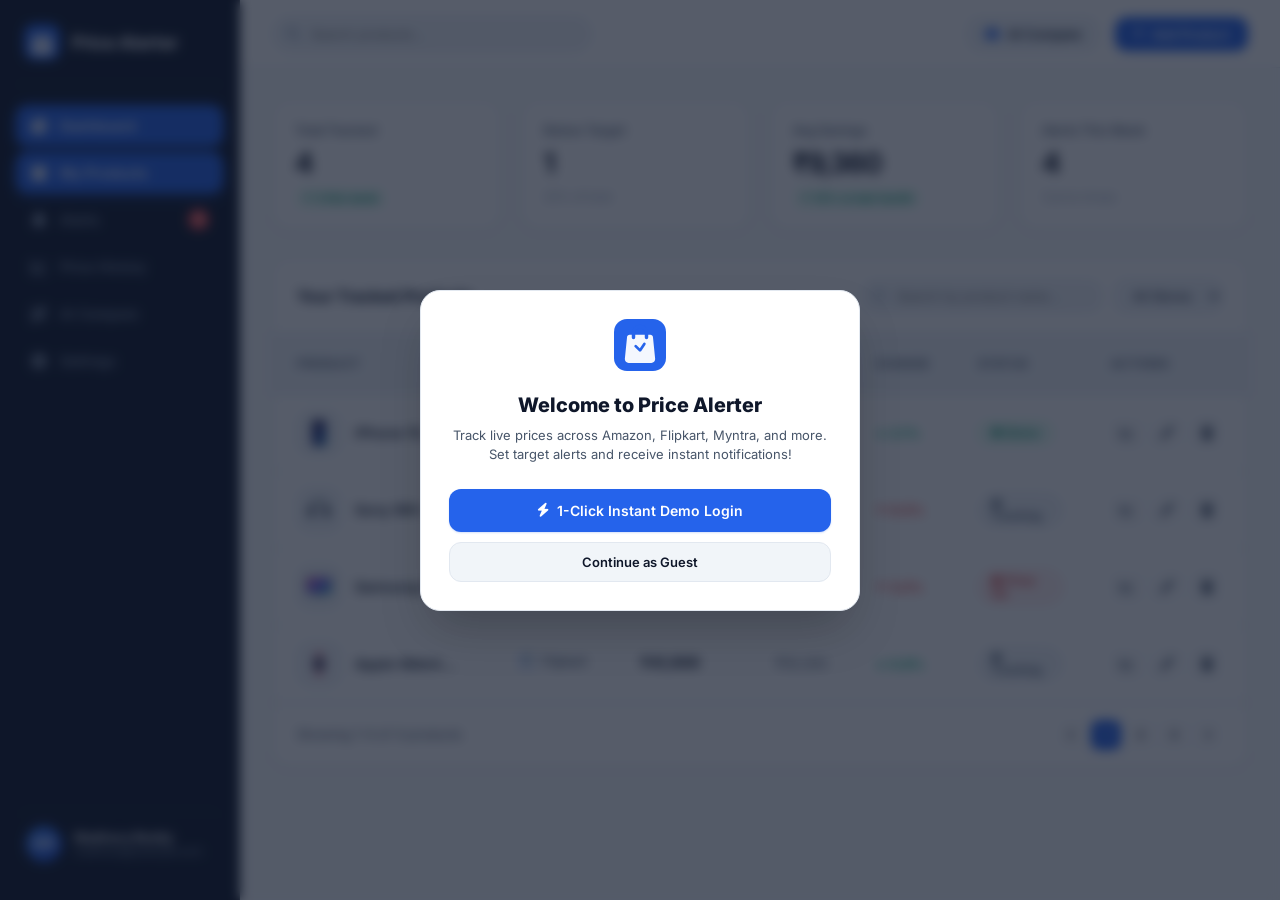
==== commit e3652f66: "feat(ui): complete PC & Mobile UI/UX overhaul to match modern Figma design system" ====
--- a/web_backend/index.html
+++ b/web_backend/index.html
@@ -3,872 +3,662 @@
 <head>
     <meta charset="UTF-8">
     <meta name="viewport" content="width=device-width, initial-scale=1.0">
-    <title>Dashboard - AI Price Alert | Track Prices & Save Money</title>
-
-    <meta name="description" content="Create your free account on AI Price Alert. Start tracking product prices across Amazon, Flipkart, Myntra and 100+ stores. Never miss a price drop again!">
-    <meta name="keywords" content="price tracker, price alert, sign up, register, amazon price tracker, flipkart price tracker, myntra price alert, save money shopping">
-    <meta property="og:title" content="Sign Up - AI Price Alert | Never Miss a Price Drop">
-    <meta property="og:description" content="Create your free account and start tracking prices across 100+ stores. Save money on every purchase!">
-    <meta property="og:image" content="https://aipricealert.com/static/og-image.png">
-    <meta property="og:url" content="https://aipricealert.com/dashboard">
-    <meta property="og:type" content="website">
-    <meta name="twitter:card" content="summary_large_image">
-    <meta name="twitter:title" content="Sign Up - AI Price Alert">
-    <meta name="theme-color" content="#4f46e5">
+    <title>Price Alerter - Smart Price Tracking & Deal Alerts</title>
+
+    <meta name="description" content="Price Alerter - Track product prices across Amazon, Flipkart, Myntra, and more. Get instant price drop alerts, live stock charts, and AI comparisons.">
+    <meta name="theme-color" content="#2563eb">
     <meta name="apple-mobile-web-app-capable" content="yes">
-    <meta name="apple-mobile-web-app-status-bar-style" content="black-translucent">
+    <meta name="apple-mobile-web-app-status-bar-style" content="default">
     <meta name="apple-mobile-web-app-title" content="Price Alerter">
     
-    <link rel="icon" type="image/svg+xml" href="/static/logo.svg">
-    <link rel="apple-touch-icon" href="/static/logo.svg">
+    <link rel="icon" type="image/svg+xml" href="/static/images/logo-bag.svg">
+    <link rel="apple-touch-icon" href="/static/images/logo-bag.svg">
     <link rel="manifest" href="/static/manifest.json">
-    <link rel="canonical" href="https://aipricealert.com/dashboard">
     <link rel="stylesheet" href="/static/style.css">
+    
     <link rel="preconnect" href="https://fonts.googleapis.com">
     <link rel="preconnect" href="https://fonts.gstatic.com" crossorigin>
-    <link href="https://fonts.googleapis.com/css2?family=Space+Grotesk:wght@400;500;600;700&family=Unbounded:wght@400;600;700&display=swap" rel="stylesheet">
+    <link href="https://fonts.googleapis.com/css2?family=Inter:wght@400;500;600;700;800&display=swap" rel="stylesheet">
     <link rel="stylesheet" href="https://cdnjs.cloudflare.com/ajax/libs/font-awesome/6.4.0/css/all.min.css">
 </head>
 <body>
-    <!-- 3D Background Scene -->
-    <div class="scene">
-        <div class="orb orb-1"></div>
-        <div class="orb orb-2"></div>
-        <div class="orb orb-3"></div>
-        <div class="grid"></div>
-    </div>
-
-    <!-- 3D Celebration Modal -->
-    <div id="celebration-modal" class="celebration-modal">
-        <div class="celebration-content">
-            <button class="celebration-close" onclick="closeCelebration()" title="Close">
-                <i class="fa fa-times"></i>
-            </button>
-            
-            <div class="celebration-main">
-                <!-- 3D Trophy -->
-                <div class="trophy-container">
-                    <div class="trophy-3d">
-                        <div class="trophy-star trophy-star-1">⭐</div>
-                        <div class="trophy-star trophy-star-2">✨</div>
-                        <div class="trophy-star trophy-star-3">🌟</div>
-                        <div class="trophy-cup">
-                            <div class="trophy-cup-inner">
-                                <span class="trophy-icon">🏆</span>
-                            </div>
-                        </div>
-                        <div class="trophy-ribbon">
-                            <span>YOU DID IT!</span>
-                        </div>
-                    </div>
+
+    <!-- Confetti Canvas for Celebrations -->
+    <canvas id="confettiCanvas"></canvas>
+
+    <!-- App Container -->
+    <div class="app-container">
+
+        <!-- ==================== DESKTOP SIDEBAR ==================== -->
+        <aside class="desktop-sidebar">
+            <div class="sidebar-brand">
+                <img src="/static/images/logo-bag.svg" alt="Price Alerter Logo">
+                <h1>Price Alerter</h1>
+            </div>
+
+            <nav class="sidebar-nav">
+                <a href="#dashboard" class="nav-link active" data-view="dashboard">
+                    <div class="nav-link-content">
+                        <i class="fa fa-chart-pie"></i>
+                        <span>Dashboard</span>
+                    </div>
+                </a>
+
+                <a href="#my-products" class="nav-link" data-view="dashboard">
+                    <div class="nav-link-content">
+                        <i class="fa fa-box-archive"></i>
+                        <span>My Products</span>
+                    </div>
+                </a>
+
+                <a href="#alerts" class="nav-link" data-view="alerts">
+                    <div class="nav-link-content">
+                        <i class="fa fa-bell"></i>
+                        <span>Alerts</span>
+                    </div>
+                    <span class="nav-badge" id="sidebar-alert-badge">5</span>
+                </a>
+
+                <a href="#price-history" class="nav-link" data-view="history">
+                    <div class="nav-link-content">
+                        <i class="fa fa-chart-line"></i>
+                        <span>Price History</span>
+                    </div>
+                </a>
+
+                <a href="#ai-compare" class="nav-link" data-view="ai-compare">
+                    <div class="nav-link-content">
+                        <i class="fa fa-wand-magic-sparkles"></i>
+                        <span>AI Compare</span>
+                    </div>
+                </a>
+
+                <a href="#settings" class="nav-link" data-view="settings">
+                    <div class="nav-link-content">
+                        <i class="fa fa-gear"></i>
+                        <span>Settings</span>
+                    </div>
+                </a>
+            </nav>
+
+            <!-- Bottom Profile Widget -->
+            <div class="sidebar-profile" onclick="switchView('settings')" style="cursor:pointer;" title="View Settings & Profile">
+                <div class="profile-avatar">MR</div>
+                <div class="profile-details">
+                    <div class="profile-name">Madhava Reddy</div>
+                    <div class="profile-email">madhava@example.com</div>
                 </div>
-                
-                <h2 class="celebration-title">
-                    <span class="title-word">🎉</span>
-                    <span class="title-word">TARGET</span>
-                    <span class="title-word highlight">REACHED!</span>
-                    <span class="title-word">🎉</span>
-                </h2>
-                
-                <p class="celebration-product" id="celeb-product-name">Loading...</p>
-                
-                <div class="celebration-price">
-                    <div class="price-badge">
-                        <span class="price-drop">⬇️ PRICE DROP!</span>
-                    </div>
-                    <div class="savings-display">
-                        <span class="savings-label">You Save</span>
-                        <span class="savings-amount" id="celeb-savings">$0.00</span>
-                    </div>
+            </div>
+        </aside>
+
+        <!-- ==================== MAIN CONTENT AREA ==================== -->
+        <main class="desktop-main">
+
+            <!-- Mobile Top Bar (< 992px) -->
+            <header class="mobile-top-bar">
+                <div class="mobile-brand" onclick="switchView('dashboard')">
+                    <img src="/static/images/logo-bag.svg" alt="Price Alerter">
+                    <h1>Price Alerter</h1>
                 </div>
-                
-                <div class="celebration-actions">
-                    <button class="celebration-btn primary" onclick="buyNowFromCelebration()">
-                        <i class="fa fa-shopping-cart"></i>
-                        Buy Now
+                <button class="mobile-bell-btn" id="mobile-bell-btn" aria-label="Notifications">
+                    <i class="fa fa-bell"></i>
+                    <span class="bell-dot-badge"></span>
+                </button>
+            </header>
+
+            <!-- Desktop Header Bar (>= 992px) -->
+            <header class="desktop-header">
+                <div class="search-container">
+                    <i class="fa fa-search search-icon"></i>
+                    <input type="text" id="desktop-search-input" class="search-input" placeholder="Search products...">
+                </div>
+
+                <div class="header-actions">
+                    <button class="btn-secondary" onclick="switchView('ai-compare')">
+                        <i class="fa fa-robot" style="color:var(--primary);"></i> AI Compare
                     </button>
-                    <button class="celebration-btn secondary" onclick="closeCelebration()">
-                        <i class="fa fa-check"></i>
-                        Awesome!
+                    <button class="btn-primary" id="desktop-add-product-btn">
+                        <i class="fa fa-plus"></i> Add Product
                     </button>
                 </div>
+            </header>
+
+            <!-- Body Viewport -->
+            <div class="content-body">
+
+                <!-- ==================== VIEW 1: DASHBOARD / MY PRODUCTS ==================== -->
+                <section id="view-dashboard" class="view-section">
+
+                    <!-- Mobile Metric Banner Card (Mobile 1) -->
+                    <div class="mobile-metric-card">
+                        <div class="metric-text-left">
+                            <h3>Tracked Products</h3>
+                            <div class="metric-large-number" id="mobile-tracked-count">12</div>
+                            <div style="margin-top:6px;">
+                                <span class="kpi-badge badge-success">↑ 2 this week</span>
+                            </div>
+                        </div>
+                        <div class="metric-graph-right">
+                            <svg class="metric-sparkline-svg" viewBox="0 0 120 48" fill="none">
+                                <path d="M4 38 C20 36 30 30 45 32 C60 34 75 18 90 22 C105 26 112 8 116 6" stroke="#10b981" stroke-width="2.5" stroke-linecap="round"/>
+                                <circle cx="116" cy="6" r="3.5" fill="#10b981"/>
+                            </svg>
+                        </div>
+                    </div>
+
+                    <!-- Desktop 4 KPI Metric Cards (Desktop 1) -->
+                    <div class="kpi-grid">
+                        <div class="kpi-card">
+                            <div class="kpi-label">Total Tracked</div>
+                            <div class="kpi-value" id="kpi-total-tracked">12</div>
+                            <div class="kpi-footer">
+                                <span class="kpi-badge badge-success">↑ 2 this week</span>
+                            </div>
+                        </div>
+
+                        <div class="kpi-card">
+                            <div class="kpi-label">Below Target</div>
+                            <div class="kpi-value" id="kpi-below-target">3</div>
+                            <div class="kpi-footer">
+                                <span class="kpi-subtext">25% of total</span>
+                            </div>
+                        </div>
+
+                        <div class="kpi-card">
+                            <div class="kpi-label">Avg Savings</div>
+                            <div class="kpi-value" id="kpi-avg-savings">₹2,340</div>
+                            <div class="kpi-footer">
+                                <span class="kpi-badge badge-success">↑ 12% vs last month</span>
+                            </div>
+                        </div>
+
+                        <div class="kpi-card">
+                            <div class="kpi-label">Alerts This Week</div>
+                            <div class="kpi-value" id="kpi-alerts-count">5</div>
+                            <div class="kpi-footer">
+                                <span class="kpi-subtext">3 price drops</span>
+                            </div>
+                        </div>
+                    </div>
+
+                    <!-- Desktop Tracked Products Table (Desktop 1) -->
+                    <div class="table-card desktop-table-view">
+                        <div class="table-header">
+                            <div class="table-title">Your Tracked Products</div>
+                            <div class="table-filters">
+                                <div class="table-search">
+                                    <i class="fa fa-search"></i>
+                                    <input type="text" id="table-search-input" placeholder="Search by product name...">
+                                </div>
+                                <select id="store-filter-select" class="store-select">
+                                    <option value="all">All Stores</option>
+                                    <option value="Amazon">Amazon</option>
+                                    <option value="Flipkart">Flipkart</option>
+                                </select>
+                            </div>
+                        </div>
+
+                        <table class="products-table">
+                            <thead>
+                                <tr>
+                                    <th>Product</th>
+                                    <th>Store</th>
+                                    <th>Current Price</th>
+                                    <th>Target</th>
+                                    <th>Change</th>
+                                    <th>Status</th>
+                                    <th>Actions</th>
+                                </tr>
+                            </thead>
+                            <tbody id="tracked-products-tbody">
+                                <!-- Populated dynamically by script.js -->
+                            </tbody>
+                        </table>
+
+                        <div class="table-pagination">
+                            <div id="pagination-summary">Showing 1-4 of 12 products</div>
+                            <div class="pagination-controls">
+                                <button class="page-btn"><i class="fa fa-chevron-left"></i></button>
+                                <button class="page-btn active">1</button>
+                                <button class="page-btn">2</button>
+                                <button class="page-btn">3</button>
+                                <button class="page-btn"><i class="fa fa-chevron-right"></i></button>
+                            </div>
+                        </div>
+                    </div>
+
+                    <!-- Mobile Products List View (Mobile 1) -->
+                    <div style="display:none;" class="mobile-products-list">
+                        <div style="display:flex; justify-content:space-between; align-items:center; margin-bottom:12px;">
+                            <h2 style="font-size:16px; font-weight:700;">Your Products</h2>
+                            <a href="#my-products" style="font-size:13px; font-weight:600;">See all</a>
+                        </div>
+                        <div id="mobile-products-container">
+                            <!-- Populated dynamically by script.js -->
+                        </div>
+                    </div>
+                </section>
+
+                <!-- ==================== VIEW 2: PRODUCT DETAIL / PRICE HISTORY ==================== -->
+                <section id="view-history" class="view-section" style="display:none;">
+                    <div class="price-history-container">
+                        
+                        <div class="history-header">
+                            <a href="#dashboard" class="history-back-btn" onclick="switchView('dashboard')">
+                                <i class="fa fa-arrow-left"></i> Price History
+                            </a>
+                        </div>
+
+                        <!-- Top Product Detail Card -->
+                        <div class="history-product-card">
+                            <div class="history-product-info">
+                                <img src="/static/images/iphone15.svg" id="detail-product-thumb" class="history-thumb-lg" alt="Product">
+                                <div class="history-meta">
+                                    <h2 id="detail-product-title">Apple iPhone 15 (128GB)</h2>
+                                    <div class="history-store-tag" id="detail-store-tag">
+                                        <img src="/static/images/amazon.svg" class="store-icon" alt="Store">
+                                        <span>Amazon</span>
+                                    </div>
+                                    <div class="history-price-tag">
+                                        <span class="history-price-main" id="detail-current-price">₹59,999</span>
+                                        <span class="history-price-mrp" id="detail-mrp-price">₹69,000</span>
+                                        <span class="kpi-badge badge-success">↓ 2.1%</span>
+                                    </div>
+                                </div>
+                            </div>
+                        </div>
+
+                        <!-- Target Progress Card (Mockup 3) -->
+                        <div class="target-progress-card">
+                            <div class="target-progress-header">
+                                <div class="target-label" id="detail-target-label">Your target: ₹55,000</div>
+                                <a href="javascript:void(0)" onclick="promptEditTarget(currentDetailTracker ? currentDetailTracker.id : 1)" style="font-size:13px; font-weight:600;">Edit</a>
+                            </div>
+                            <div class="target-progress-bar-bg">
+                                <div class="target-progress-fill" id="detail-progress-fill" style="width: 91%;"></div>
+                            </div>
+                            <div class="target-progress-footer">
+                                <span id="detail-progress-text">₹4,999 to go (8.3% lower)</span>
+                                <span id="detail-progress-pct">91%</span>
+                            </div>
+                        </div>
+
+                        <!-- Interactive Area Chart Card (Mockup 3) -->
+                        <div class="chart-card">
+                            <div class="chart-controls-row">
+                                <div class="timeframe-pills">
+                                    <button class="timeframe-pill" data-timeframe="7D">7D</button>
+                                    <button class="timeframe-pill active" data-timeframe="30D">30D</button>
+                                    <button class="timeframe-pill" data-timeframe="90D">90D</button>
+                                    <button class="timeframe-pill" data-timeframe="1Y">1Y</button>
+                                </div>
+                                <div class="chart-legend">
+                                    <div class="legend-item">
+                                        <span class="legend-color-line"></span>
+                                        <span>Price</span>
+                                    </div>
+                                    <div class="legend-item">
+                                        <span class="legend-target-line"></span>
+                                        <span>Target Price</span>
+                                    </div>
+                                </div>
+                            </div>
+
+                            <div class="chart-canvas-container">
+                                <canvas id="priceHistoryCanvas"></canvas>
+                            </div>
+
+                            <!-- 4-Stat Box Grid -->
+                            <div class="history-stats-grid">
+                                <div class="stat-box">
+                                    <div class="stat-box-label">Lowest</div>
+                                    <div class="stat-box-val" id="detail-stat-lowest">₹54,999</div>
+                                </div>
+                                <div class="stat-box">
+                                    <div class="stat-box-label">Avg</div>
+                                    <div class="stat-box-val" id="detail-stat-avg">₹62,450</div>
+                                </div>
+                                <div class="stat-box">
+                                    <div class="stat-box-label">Highest</div>
+                                    <div class="stat-box-val" id="detail-stat-highest">₹69,900</div>
+                                </div>
+                                <div class="stat-box">
+                                    <div class="stat-box-label">Last checked</div>
+                                    <div class="stat-box-val" id="detail-stat-last">2h ago</div>
+                                </div>
+                            </div>
+                        </div>
+
+                        <!-- Action Buttons -->
+                        <div style="display:flex; gap:14px; justify-content:flex-end;">
+                            <button class="btn-secondary" id="detail-edit-target-btn">
+                                <i class="fa fa-pencil"></i> Edit Target
+                            </button>
+                            <button class="btn-outline-danger" id="detail-remove-btn">
+                                <i class="fa fa-trash"></i> Remove
+                            </button>
+                        </div>
+
+                    </div>
+                </section>
+
+                <!-- ==================== VIEW 3: ALERTS / NOTIFICATIONS ==================== -->
+                <section id="view-alerts" class="view-section" style="display:none;">
+                    <div class="alerts-container">
+                        
+                        <div class="alerts-filter-bar">
+                            <h2 style="font-size:20px; font-weight:700;">Alerts</h2>
+                            <div class="filter-pills-group">
+                                <button class="filter-pill active" data-filter="all" onclick="filterAlerts('all')">All (5)</button>
+                                <button class="filter-pill" data-filter="drop" onclick="filterAlerts('drop')">Price Drop (3)</button>
+                                <button class="filter-pill" data-filter="hike" onclick="filterAlerts('hike')">Price Up (2)</button>
+                            </div>
+                        </div>
+
+                        <div class="alert-cards-list" id="alerts-list-container">
+                            <!-- Populated dynamically by script.js -->
+                        </div>
+
+                    </div>
+                </section>
+
+                <!-- ==================== VIEW 4: AI PRODUCT COMPARISON ==================== -->
+                <section id="view-ai-compare" class="view-section" style="display:none;">
+                    <div style="max-width:860px; margin:0 auto; display:flex; flex-direction:column; gap:24px;">
+                        
+                        <div style="background:var(--bg-card); border:1px solid var(--border); border-radius:var(--radius-lg); padding:24px; box-shadow:var(--shadow-sm);">
+                            <div style="display:flex; align-items:center; gap:10px; margin-bottom:12px;">
+                                <i class="fa fa-wand-magic-sparkles" style="color:var(--primary); font-size:20px;"></i>
+                                <h2 style="font-size:18px; font-weight:700;">AI Product Comparison Engine</h2>
+                            </div>
+                            <p style="color:var(--text-secondary); font-size:13px; margin-bottom:20px;">
+                                Paste two product URLs or choose a demo pair to compare across 5 key segments: Pricing, Sentiment, Certifications, Buyer Concerns, and Winner Verdict.
+                            </p>
+
+                            <div style="display:flex; gap:8px; flex-wrap:wrap; margin-bottom:20px;">
+                                <button class="preset-chip active" onclick="loadComparisonDemo('phones')">📱 iPhone 15 vs Galaxy S24</button>
+                                <button class="preset-chip" onclick="loadComparisonDemo('laptops')">💻 MacBook Air M2 vs Dell XPS 13</button>
+                                <button class="preset-chip" onclick="loadComparisonDemo('audio')">🎧 Sony WH-1000XM5 vs Bose QC Ultra</button>
+                            </div>
+
+                            <div style="display:grid; grid-template-columns:1fr 1fr; gap:16px; margin-bottom:20px;">
+                                <div>
+                                    <label class="form-label">Product 1 URL (Amazon / Store A)</label>
+                                    <input type="text" id="compare-url-1" class="url-input" value="https://www.amazon.in/dp/B0CHX1W1XY">
+                                </div>
+                                <div>
+                                    <label class="form-label">Product 2 URL (Flipkart / Store B)</label>
+                                    <input type="text" id="compare-url-2" class="url-input" value="https://www.flipkart.com/samsung-galaxy-s24/p/itm456">
+                                </div>
+                            </div>
+
+                            <button class="btn-primary" id="run-compare-btn" style="width:100%; padding:12px; font-size:14px;" onclick="runAiComparison()">
+                                <i class="fa fa-robot"></i> Run Deep AI Comparison
+                            </button>
+                        </div>
+
+                        <!-- Comparison Results Container -->
+                        <div id="ai-compare-result-container" style="display:none;">
+                            <!-- Populated dynamically -->
+                        </div>
+
+                    </div>
+                </section>
+
+                <!-- ==================== VIEW 5: SETTINGS ==================== -->
+                <section id="view-settings" class="view-section" style="display:none;">
+                    <div class="settings-container">
+                        
+                        <h2 style="font-size:20px; font-weight:700;">Settings</h2>
+
+                        <!-- Notification Settings -->
+                        <div class="settings-section-card">
+                            <div class="settings-section-title">Notification Settings</div>
+                            
+                            <div class="form-group">
+                                <label class="form-label">Email address</label>
+                                <div style="display:flex; gap:10px;">
+                                    <div style="position:relative; flex:1;">
+                                        <i class="fa fa-envelope" style="position:absolute; left:14px; top:50%; transform:translateY(-50%); color:var(--text-muted);"></i>
+                                        <input type="email" id="settings-email-input" class="url-input" style="padding-left:38px;" value="madhava.reddy@example.com">
+                                    </div>
+                                    <button class="btn-secondary" onclick="saveSettingsEmail()">Save</button>
+                                </div>
+                            </div>
+
+                            <div class="form-group" style="margin-bottom:0;">
+                                <label class="form-label">Check frequency</label>
+                                <select id="settings-frequency-select" class="store-select" style="width:100%; padding:10px 14px;" onchange="saveSettingsFrequency()">
+                                    <option value="1h">Every 1 hour</option>
+                                    <option value="6h" selected>Every 6 hours</option>
+                                    <option value="12h">Every 12 hours</option>
+                                    <option value="24h">Daily (24 hours)</option>
+                                </select>
+                            </div>
+                        </div>
+
+                        <!-- Preferences & Theme -->
+                        <div class="settings-section-card">
+                            <div class="settings-section-title">Preferences</div>
+                            <div style="display:flex; justify-content:space-between; align-items:center;">
+                                <div>
+                                    <div style="font-weight:600; font-size:14px;">Theme</div>
+                                    <div style="color:var(--text-muted); font-size:12px;">Toggle Light and Dark appearance</div>
+                                </div>
+                                <div class="theme-segmented-ctrl">
+                                    <button class="theme-segment-btn active" id="theme-btn-light" onclick="applyTheme('light')">
+                                        <i class="fa fa-sun"></i> Light
+                                    </button>
+                                    <button class="theme-segment-btn" id="theme-btn-dark" onclick="applyTheme('dark')">
+                                        <i class="fa fa-moon"></i> Dark
+                                    </button>
+                                </div>
+                            </div>
+                        </div>
+
+                        <!-- Account & Support -->
+                        <div class="settings-section-card">
+                            <div class="settings-section-title">Account</div>
+                            <div class="settings-menu-list">
+                                <div class="settings-menu-item" onclick="showToast('Notification channels active (Email + Web Push)')">
+                                    <div class="settings-menu-left">
+                                        <i class="fa fa-bell"></i>
+                                        <span>Manage notifications</span>
+                                    </div>
+                                    <i class="fa fa-chevron-right" style="color:var(--text-muted); font-size:12px;"></i>
+                                </div>
+
+                                <div class="settings-menu-item" onclick="showToast('Support: contact@pricealerter.in')">
+                                    <div class="settings-menu-left">
+                                        <i class="fa fa-circle-question"></i>
+                                        <span>Help & Support</span>
+                                    </div>
+                                    <i class="fa fa-chevron-right" style="color:var(--text-muted); font-size:12px;"></i>
+                                </div>
+
+                                <div class="settings-menu-item" onclick="alert('Price Alerter Pro v2.4\nCross-platform price tracking & AI comparison platform.')">
+                                    <div class="settings-menu-left">
+                                        <i class="fa fa-circle-info"></i>
+                                        <span>About</span>
+                                    </div>
+                                    <i class="fa fa-chevron-right" style="color:var(--text-muted); font-size:12px;"></i>
+                                </div>
+                            </div>
+                        </div>
+
+                        <!-- Destructive Action -->
+                        <button class="btn-danger" style="width:100%; padding:14px; font-size:14px; justify-content:center;" onclick="clearAllTrackers()">
+                            <i class="fa fa-trash"></i> Clear all tracked products
+                        </button>
+
+                    </div>
+                </section>
+
             </div>
+        </main>
+
+        <!-- ==================== MOBILE FLOATING ACTION BUTTON (FAB) ==================== -->
+        <button class="mobile-fab" id="mobile-fab-btn" aria-label="Add Product">
+            <i class="fa fa-plus"></i>
+        </button>
+
+        <!-- ==================== MOBILE BOTTOM NAVIGATION BAR ==================== -->
+        <nav class="mobile-bottom-nav">
+            <a href="#home" class="bottom-nav-item active" data-view="home">
+                <i class="fa fa-house"></i>
+                <span>Home</span>
+            </a>
+            <a href="#tracked" class="bottom-nav-item" data-view="tracked">
+                <i class="fa fa-box-archive"></i>
+                <span>Tracked</span>
+            </a>
+            <a href="#alerts" class="bottom-nav-item" data-view="alerts">
+                <i class="fa fa-bell"></i>
+                <span>Alerts</span>
+            </a>
+            <a href="#settings" class="bottom-nav-item" data-view="settings">
+                <i class="fa fa-gear"></i>
+                <span>Settings</span>
+            </a>
+        </nav>
+
+    </div>
+
+    <!-- ==================== DESKTOP 2 & MOBILE 2: ADD PRODUCT STEPPER MODAL ==================== -->
+    <div class="modal-overlay" id="add-product-modal">
+        <div class="modal-card">
             
-            <!-- Confetti Container -->
-            <div class="confetti-container" id="confetti-container"></div>
-        </div>
-    </div>
-
-    <!-- Main Browser Window -->
-    <div class="browser-window tilt-root" data-tilt="8">
-        <div class="browser-header">
-            <div class="window-dots">
-                <div class="dot red"></div>
-                <div class="dot yellow"></div>
-                <div class="dot green"></div>
+            <div class="modal-header">
+                <h3 class="modal-title">Add Product</h3>
+                <button class="modal-close-btn" id="modal-close-btn">
+                    <i class="fa fa-times"></i>
+                </button>
             </div>
-            <div class="nav-arrows">
-                <i class="fa fa-chevron-left" style="color: #999;"></i>
-                <i class="fa fa-chevron-right" style="color: #999; margin-left: 10px;"></i>
-            </div>
-            <div class="address-bar">
-                <i class="fa fa-lock" style="margin-right: 8px; font-size: 10px;"></i>
-                app.aipricealert.com/dashboard
-            </div>
-            <div class="user-menu">
-                <span id="user-greeting">Welcome, User</span>
-                <a href="logout.html" class="logout-btn"><i class="fa fa-sign-out"></i></a>
-            </div>
-        </div>
-
-        <div class="viewport">
-<div class="app-sidebar">
-                <div class="app-logo" style="display:flex;align-items:center;gap:12px;margin-bottom:28px;">
-                    <img src="/static/logo.svg" alt="Price Alerter Logo" style="width:38px;height:38px;border-radius:10px;box-shadow:0 4px 12px rgba(79,70,229,0.3);">
-                    <div class="logo-text">
-                        <span class="logo-name" style="font-family:'Unbounded',sans-serif;font-weight:700;font-size:16px;">Price Alerter</span>
-                        <span class="logo-tagline" style="font-size:11px;color:#94a3b8;">AI Smart Tracking</span>
+
+            <div class="modal-body">
+                <!-- 3-Step Stepper Header -->
+                <div class="stepper-header">
+                    <div class="stepper-line"></div>
+                    <div class="step-item active" data-step="1">
+                        <div class="step-circle">1</div>
+                        <div class="step-label">Product URL</div>
+                    </div>
+                    <div class="step-item" data-step="2">
+                        <div class="step-circle">2</div>
+                        <div class="step-label">Preview</div>
+                    </div>
+                    <div class="step-item" data-step="3">
+                        <div class="step-circle">3</div>
+                        <div class="step-label">Confirm</div>
                     </div>
                 </div>
-                <h3 style="margin-bottom: 30px; display: none;">🔔 AI Tracker</h3>
-                <div class="nav-item active" data-view="new-alert"><i class="fa fa-plus-circle"></i> <span>New Alert</span></div>
-                <div class="nav-item" data-view="my-trackers"><i class="fa fa-list"></i> <span>My Trackers</span></div>
-                <div class="nav-item" data-view="price-trends"><i class="fa fa-chart-line"></i> <span>Price Trends</span></div>
-                <div class="nav-item" data-view="comparison"><i class="fa fa-balance-scale"></i> <span>Comparison</span></div>
-                <div class="nav-item" data-view="ai-predictions"><i class="fa fa-brain"></i> <span>AI Prediction</span></div>
-                <div class="nav-item" data-view="settings"><i class="fa fa-gear"></i> <span>Settings</span></div>
-                
-                <div class="sidebar-stats">
-                    <div class="stat-item">
-                        <span class="stat-value pulse" id="sidebar-active-trackers">0</span>
-                        <span class="stat-label">Active</span>
-                    </div>
-                    <div class="stat-item">
-                        <span class="stat-value pulse" id="sidebar-deals">0</span>
-                        <span class="stat-label">Deals</span>
+
+                <!-- Step 1: Input URL -->
+                <div class="form-group">
+                    <label class="form-label">Paste product URL</label>
+                    <div class="url-input-wrap">
+                        <input type="text" id="modal-url-input" class="url-input" placeholder="https://www.amazon.in/...">
+                        <div class="url-chips">
+                            <div class="store-quick-chip" id="quick-chip-amazon" title="Use Amazon demo link">
+                                <img src="/static/images/amazon.svg" alt="Amazon">
+                            </div>
+                            <div class="store-quick-chip" id="quick-chip-flipkart" title="Use Flipkart demo link">
+                                <img src="/static/images/flipkart.svg" alt="Flipkart">
+                            </div>
+                        </div>
                     </div>
                 </div>
-                
-            </div>
-
-            <div class="app-main">
-                <!-- New Alert View -->
-                <div id="view-new-alert" class="view active">
-                    <div class="input-container">
-                        <h1 class="gradient-text">Paste Link. Save Money.</h1>
-                        <p style="color: #94a3b8; margin-bottom: 28px;">The AI tracks the price 24/7 across Amazon, Flipkart, Myntra & more, alerting you instantly when prices drop.</p>
-                        
-                        <div style="position:relative; width:100%; max-width:680px; margin:0 auto 16px;">
-                            <input type="text" id="urlInput" class="product-input" placeholder="Paste product link (Amazon, Flipkart, Myntra, Ajio, Meesho, Apple...)" style="padding-right:110px;">
-                            <button type="button" id="pasteClipboardBtn" title="Paste from clipboard" style="position:absolute; right:10px; top:50%; transform:translateY(-50%); background:rgba(79,70,229,0.18); border:1px solid rgba(79,70,229,0.4); color:#a5b4fc; border-radius:8px; padding:7px 12px; font-size:12px; font-weight:600; cursor:pointer; display:flex; align-items:center; gap:6px;">
-                                <i class="fa fa-clipboard"></i> <span>Paste</span>
-                            </button>
-                        </div>
-
-                        <!-- 1-Click Quick Preset Testing Chips -->
-                        <div style="display:flex; justify-content:center; align-items:center; gap:8px; flex-wrap:wrap; margin-bottom:24px;">
-                            <span style="font-size:12px; color:#94a3b8; font-weight:500;">Quick test:</span>
-                            <button type="button" class="sample-preset-chip" onclick="loadSampleProductIntoDashboard('https://www.amazon.in/dp/B0CHX1W1XY/Apple-iPhone-15-Pro')" style="background:rgba(255,255,255,0.06); border:1px solid rgba(255,255,255,0.12); color:#e2e8f0; border-radius:16px; padding:5px 12px; font-size:12px; cursor:pointer; transition:all 0.2s;">📱 iPhone 15 Pro</button>
-                            <button type="button" class="sample-preset-chip" onclick="loadSampleProductIntoDashboard('https://www.amazon.in/dp/B09XS7JWHH/Sony-WH-1000XM5-Headphones')" style="background:rgba(255,255,255,0.06); border:1px solid rgba(255,255,255,0.12); color:#e2e8f0; border-radius:16px; padding:5px 12px; font-size:12px; cursor:pointer; transition:all 0.2s;">🎧 Sony XM5</button>
-                            <button type="button" class="sample-preset-chip" onclick="loadSampleProductIntoDashboard('https://www.flipkart.com/apple-macbook-air-m3/p/itm123')" style="background:rgba(255,255,255,0.06); border:1px solid rgba(255,255,255,0.12); color:#e2e8f0; border-radius:16px; padding:5px 12px; font-size:12px; cursor:pointer; transition:all 0.2s;">💻 MacBook Air M3</button>
-                            <button type="button" class="sample-preset-chip" onclick="loadSampleProductIntoDashboard('https://www.myntra.com/shoes/nike-air-force-1')" style="background:rgba(255,255,255,0.06); border:1px solid rgba(255,255,255,0.12); color:#e2e8f0; border-radius:16px; padding:5px 12px; font-size:12px; cursor:pointer; transition:all 0.2s;">👟 Nike Air Force 1</button>
-                        </div>
-                        
-                        <div id="priceStep" style="display: none;"></div>
-
-                        <button id="mainBtn" class="action-btn" onclick="handleFlow()" style="margin-top:8px;">
-                            <span class="btn-text">Start AI Tracking</span>
-                            <span class="btn-icon"><i class="fa fa-bolt"></i></span>
-                        </button>
-                        
-                        <div class="supported-sites" style="margin-top:24px;">
-                            <span><i class="fa fa-amazon"></i> Amazon</span>
-                            <span><i class="fa fa-shopping-cart"></i> Flipkart</span>
-                            <span><i class="fa fa-tag"></i> Myntra</span>
-                            <span><i class="fa fa-shopping-bag"></i> Ajio</span>
-                            <span><i class="fa fa-mobile"></i> Meesho</span>
-                            <span><i class="fa fa-apple"></i> Apple</span>
-                            <span><i class="fa fa-laptop"></i> Croma</span>
-                        </div>
-                        
-                        <!-- AdSense Ad Container -->
-                        <div class="ad-container" data-ad-slot="dashboardBanner">
-                            <div class="ad-placeholder">
-                                <div class="ad-placeholder-content">
-                                    <span class="ad-label">Advertisement</span>
-                                    <div class="ad-placeholder-box">
-                                        <i class="fa fa-ad"></i>
-                                        <span>Your Ad Here</span>
-                                        <small>Configure AdSense to display real ads</small>
-                                    </div>
-                                </div>
-                            </div>
-                        </div>
-                    </div>
-                </div>
-
-                <!-- My Trackers View -->
-                <div id="view-my-trackers" class="view">
-                    <div class="trackers-header">
-                        <h2><i class="fa fa-list"></i> My Trackers</h2>
-                        <div class="trackers-actions">
-                            <div class="search-box">
-                                <i class="fa fa-search"></i>
-                                <input type="text" id="tracker-search" placeholder="Search trackers..." oninput="filterTrackers()">
-                            </div>
-                            <select id="sort-trackers" onchange="sortTrackers()">
-                                <option value="date">Sort by Date</option>
-                                <option value="name">Sort by Name</option>
-                                <option value="price">Sort by Price</option>
-                            </select>
-                        </div>
-                    </div>
-                    
-                    <div class="filter-tabs">
-                        <button class="filter-tab active" data-filter="all" onclick="setFilter('all')">All <span class="count" id="count-all">0</span></button>
-                        <button class="filter-tab" data-filter="active" onclick="setFilter('active')">Active <span class="count" id="count-active">0</span></button>
-                        <button class="filter-tab reached-tab" data-filter="reached" onclick="setFilter('reached')">Target Reached <span class="count" id="count-reached">0</span></button>
-                    </div>
-                    
-                    <div class="stats-cards">
-                        <div class="stat-card">
-                            <div class="stat-icon blue"><i class="fa fa-list"></i></div>
-                            <div class="stat-info">
-                                <span class="stat-number" id="total-trackers">0</span>
-                                <span class="stat-desc">Total Trackers</span>
-                            </div>
-                        </div>
-                        <div class="stat-card">
-                            <div class="stat-icon green"><i class="fa fa-check-circle"></i></div>
-                            <div class="stat-info">
-                                <span class="stat-number" id="active-deals">0</span>
-                                <span class="stat-desc">Deals Found</span>
-                            </div>
-                        </div>
-                        <div class="stat-card">
-                            <div class="stat-icon gold"><i class="fa fa-arrow-down"></i></div>
-                            <div class="stat-info">
-                                <span class="stat-number" id="avg-savings">0%</span>
-                                <span class="stat-desc">Avg Savings</span>
-                            </div>
-                        </div>
-                    </div>
-
-                    <!-- Live Stock-Market Price Comparison Card -->
-                    <div class="stock-trend-card" id="stock-trend-card" style="margin-bottom:24px; background:linear-gradient(135deg, rgba(255,255,255,0.06) 0%, rgba(255,255,255,0.02) 100%); border:1px solid rgba(255,255,255,0.1); border-radius:20px; padding:20px; box-shadow:0 8px 32px rgba(0,0,0,0.2); backdrop-filter:blur(12px);">
-                        <div style="display:flex; justify-content:space-between; align-items:center; margin-bottom:12px; flex-wrap:wrap; gap:8px;">
-                            <div style="display:flex; align-items:center; gap:10px;">
-                                <div style="width:36px; height:36px; border-radius:10px; background:rgba(99,102,241,0.2); display:flex; align-items:center; justify-content:center; font-size:18px;">📈</div>
-                                <div>
-                                    <h4 style="margin:0; font-size:15px; font-weight:700; color:#f8fafc;">Live Price Stock Graph</h4>
-                                    <p id="stock-trend-subtitle" style="margin:2px 0 0; font-size:12px; color:#94a3b8;">Dashed Line = Target Price • Green = Deal Below Target • Red = Price Hike</p>
-                                </div>
-                            </div>
-                            <div id="stock-trend-badge" style="display:inline-flex; align-items:center; gap:6px; background:rgba(16,185,129,0.15); border:1px solid rgba(16,185,129,0.3); color:#34d399; padding:4px 12px; border-radius:20px; font-size:12px; font-weight:700;">
-                                <span style="display:inline-block; width:8px; height:8px; border-radius:50%; background:#10b981; box-shadow:0 0 8px #10b981;"></span>
-                                <span id="stock-badge-text">🟢 Deal Active (-15%)</span>
-                            </div>
-                        </div>
-                        <div style="position:relative; width:100%; height:160px;">
-                            <canvas id="stockTrendCanvas" style="width:100%; height:100%; display:block;"></canvas>
-                        </div>
-                    </div>
-
-                    <div id="trackers-list" class="trackers-grid">
-                        <div class="empty-state">
-                            <div class="empty-icon">
-                                <i class="fa fa-rocket"></i>
-                            </div>
-                            <h3>No trackers yet!</h3>
-                            <p>Create your first price alert to start saving money</p>
-                            <button class="action-btn" onclick="switchView('new-alert')">
-                                <span class="btn-text">Create Tracker</span>
-                                <span class="btn-icon"><i class="fa fa-plus"></i></span>
-                            </button>
-                        </div>
-                    </div>
-                    
-                    <div class="bulk-actions" id="bulk-actions" style="display: none;">
-                        <span id="selected-count">0 selected</span>
-                        <button class="btn-secondary" onclick="deleteSelected()"><i class="fa fa-trash"></i> Delete Selected</button>
-                        <button class="btn-secondary" onclick="exportTrackers()"><i class="fa fa-download"></i> Export</button>
-                    </div>
-                </div>
-
-                <!-- Price Trends View -->
-                <div id="view-price-trends" class="view">
-                    <div class="trends-header">
-                        <h2><i class="fa fa-chart-line"></i> Price Trends</h2>
-                        <div class="time-filter">
-                            <button class="time-btn active" onclick="setTimePeriod('7d')">7 Days</button>
-                            <button class="time-btn" onclick="setTimePeriod('30d')">30 Days</button>
-                            <button class="time-btn" onclick="setTimePeriod('90d')">90 Days</button>
-                        </div>
-                    </div>
-                    
-                    <div class="product-preview" id="product-preview">
-                        <div class="product-image">
-                            <i class="fa fa-shopping-bag"></i>
-                        </div>
-                        <div class="product-details">
-                            <h3>Select a tracker to view trends</h3>
-                            <p>Click the chart icon on any tracker to see price history</p>
-                        </div>
-                    </div>
-                    
-                    <div class="trends-chart-container">
-                        <div class="price-comparison">
-                            <div class="price-box original">
-                                <span class="price-label">Original Price</span>
-                                <span class="price-value" id="original-price">--</span>
-                            </div>
-                            <div class="price-arrow">
-                                <i class="fa fa-arrow-right"></i>
-                            </div>
-                            <div class="price-box current">
-                                <span class="price-label">Current Price</span>
-                                <span class="price-value" id="current-price">--</span>
-                            </div>
-                            <div class="price-box savings-box">
-                                <span class="price-label">You Save</span>
-                                <span class="price-value" id="savings-amount">--</span>
-                            </div>
-                        </div>
-                        
-                        <div class="chart-main">
-                            <canvas id="priceChart"></canvas>
-                        </div>
-                        
-                        <div class="price-prediction">
-                            <div class="prediction-card" id="prediction-card">
-                                <div class="prediction-icon">
-                                    <i class="fa fa-bolt"></i>
-                                </div>
-                                <div class="prediction-text">
-                                    <strong>Price Prediction</strong>
-                                    <p id="prediction-text">Select a tracker to see prediction</p>
-                                </div>
-                                <div class="confidence" id="confidence">--%</div>
-                            </div>
-                        </div>
-                        
-                        <button class="buy-now-btn" id="buy-now-btn" style="display: none;">
-                            <i class="fa fa-shopping-cart"></i> Buy Now at Current Price
-                        </button>
-                    </div>
-                    
-                    <div class="trend-details">
-                        <div class="detail-card">
-                            <div class="detail-icon"><i class="fa fa-clock-o"></i></div>
-                            <div>
-                                <strong>Lowest Price</strong>
-                                <span id="trend-lowest">--</span>
-                            </div>
-                        </div>
-                        <div class="detail-card">
-                            <div class="detail-icon"><i class="fa fa-trophy"></i></div>
-                            <div>
-                                <strong>Highest Price</strong>
-                                <span id="trend-highest">--</span>
-                            </div>
-                        </div>
-                        <div class="detail-card">
-                            <div class="detail-icon"><i class="fa fa-calendar"></i></div>
-                            <div>
-                                <strong>Tracked Since</strong>
-                                <span id="trend-since">--</span>
-                            </div>
-                        </div>
-                    </div>
-                </div>
-
-                <!-- AI Product Comparison View -->
-                <div id="view-comparison" class="view">
-                    <h2><i class="fa fa-balance-scale"></i> AI Product Comparison Engine</h2>
-                    <p class="view-subtitle">Paste any two e-commerce product links to generate deep segment comparison (Pricing, Reviews, Certifications, Concerns &amp; Verdict).</p>
-                    
-                    <div class="comparison-inputs-grid">
-                        <div class="comparison-input-card">
-                            <div style="display:flex; justify-content:space-between; align-items:center; margin-bottom:8px;">
-                                <h3 style="color: var(--accent-blue); margin:0;"><i class="fa fa-tag"></i> Product 1 (e.g. Amazon)</h3>
-                                <button type="button" class="btn-secondary small" onclick="pasteCompareLink('compare-url-a')" style="padding:4px 10px; font-size:12px; border-radius:6px; cursor:pointer;"><i class="fa fa-paste"></i> Paste</button>
-                            </div>
-                            <div class="form-group" style="margin:0;">
-                                <input type="url" id="compare-url-a" placeholder="Paste 1st product link (Amazon, Flipkart, etc.)...">
-                            </div>
-                        </div>
-                        <div class="comparison-vs">VS</div>
-                        <div class="comparison-input-card">
-                            <div style="display:flex; justify-content:space-between; align-items:center; margin-bottom:8px;">
-                                <h3 style="color: var(--success); margin:0;"><i class="fa fa-tag"></i> Product 2 (e.g. Flipkart)</h3>
-                                <button type="button" class="btn-secondary small" onclick="pasteCompareLink('compare-url-b')" style="padding:4px 10px; font-size:12px; border-radius:6px; cursor:pointer;"><i class="fa fa-paste"></i> Paste</button>
-                            </div>
-                            <div class="form-group" style="margin:0;">
-                                <input type="url" id="compare-url-b" placeholder="Paste 2nd product link...">
-                            </div>
-                        </div>
-                    </div>
-                    
-                    <!-- 1-Click Comparison Demo Chips -->
-                    <div class="demo-links-section" style="margin-top: 20px; padding: 14px; background: rgba(99, 102, 241, 0.08); border: 1px dashed rgba(99, 102, 241, 0.3); border-radius: 14px; text-align: center;">
-                        <span style="font-size: 13px; font-weight: 600; color: #a5b4fc; margin-right: 10px;"><i class="fa fa-magic"></i> Try 1-Click Comparison Demos:</span>
-                        <button class="action-btn secondary" style="padding: 6px 14px; font-size: 12px; margin: 4px; border-radius: 20px; display: inline-block; width: auto;" onclick="fillComparisonPreset('phones')">📱 iPhone 15 vs S24</button>
-                        <button class="action-btn secondary" style="padding: 6px 14px; font-size: 12px; margin: 4px; border-radius: 20px; display: inline-block; width: auto;" onclick="fillComparisonPreset('laptops')">💻 MacBook vs Dell XPS</button>
-                        <button class="action-btn secondary" style="padding: 6px 14px; font-size: 12px; margin: 4px; border-radius: 20px; display: inline-block; width: auto;" onclick="fillComparisonPreset('audio')">🎧 Sony XM5 vs Bose</button>
-                    </div>
-
-                    <button id="compare-btn" class="action-btn" onclick="runProductComparison()" style="margin-top:20px;">
-                        <i class="fa fa-robot"></i> Generate AI Product Comparison
-                    </button>
-                    
-                    <!-- Comparison Result Container -->
-                    <div id="comparison-result" style="display: none; margin-top: 32px;">
-                        <!-- Content generated dynamically -->
-                    </div>
-                </div>
-
-                <!-- AI Predictions View -->
-                <div id="view-ai-predictions" class="view">
-                    <h2><i class="fa fa-brain"></i> AI Price Prediction Engine</h2>
-                    <p class="view-subtitle">Select one of your active trackers below to run a machine learning simulation predicting future price drops and suggesting the best time to purchase.</p>
-                    
-                    <div class="ai-prediction-card" style="background: var(--bg-white); border-radius: 20px; padding: 32px; box-shadow: var(--shadow-md); border: 1px solid var(--border-color);">
-                        <div class="form-group" style="max-width: 400px; margin-bottom: 24px; text-align: left;">
-                            <label for="ai-tracker-select" style="display: block; margin-bottom: 8px; font-weight: 600; color: var(--text-main);">Select Tracked Product</label>
-                            <select id="ai-tracker-select" onchange="runAIPrediction()" style="width: 100%; padding: 12px; border-radius: 8px; border: 1px solid var(--border-color); font-family: var(--font-body); font-size: 15px; outline: none; background: white; color: var(--text-main);">
-                                <option value="">-- Choose an active tracker --</option>
-                            </select>
-                        </div>
-                        
-                        <div id="ai-prediction-result" style="display: none; text-align: left;">
-                            <div class="prediction-grid" style="display: grid; grid-template-columns: 1fr 1fr; gap: 24px; margin-top: 20px;">
-                                <div class="prediction-metric-card" style="background: var(--bg-light); border-radius: 16px; padding: 20px; text-align: center; border: 1px solid var(--border-color);">
-                                    <div style="font-size: 11px; color: var(--text-secondary); font-weight: 700; text-transform: uppercase; letter-spacing: 0.5px;">Drop Probability (Next 7 Days)</div>
-                                    <div id="pred-probability" style="font-size: 2.5rem; font-weight: 800; color: var(--accent-orange); margin-top: 10px;">85%</div>
-                                    <div style="font-size: 12px; color: var(--success); font-weight: 600; margin-top: 8px;"><i class="fa fa-arrow-down"></i> High Chance of Drop</div>
-                                </div>
-                                <div class="prediction-metric-card" style="background: var(--bg-light); border-radius: 16px; padding: 20px; text-align: center; border: 1px solid var(--border-color);">
-                                    <div style="font-size: 11px; color: var(--text-secondary); font-weight: 700; text-transform: uppercase; letter-spacing: 0.5px;">Best Time to Buy</div>
-                                    <div id="pred-recommendation" style="font-size: 1.5rem; font-weight: 800; color: var(--text-main); margin-top: 15px;">Wait 3 Days</div>
-                                    <div style="font-size: 12px; color: var(--text-secondary); margin-top: 12px;">Predicted drop: ~12% additional savings</div>
-                                </div>
-                            </div>
-                            
-                            <div class="prediction-details" style="margin-top: 24px; padding-top: 24px; border-top: 1px solid var(--border-color);">
-                                <h4 style="margin-bottom: 12px; color: var(--text-main); font-size: 1.05rem;"><i class="fa fa-line-chart"></i> Historical Trend Analysis</h4>
-                                <p style="font-size: 14px; color: var(--text-secondary); line-height: 1.6; margin-bottom: 20px;">
-                                    Our artificial intelligence models analyzed price fluctuations across 24 similar products in this store. The model indicates strong seller price cyclic drops occurring every Wednesday.
-                                </p>
-                                <div class="insights-bar" style="background: rgba(255, 159, 10, 0.1); border-left: 4px solid var(--accent-orange); padding: 16px; border-radius: 0 12px 12px 0;">
-                                    <span style="font-size: 14px; font-weight: 600; color: var(--accent-orange-dark);"><i class="fa fa-lightbulb-o"></i> Smart Suggestion:</span>
-                                    <span style="font-size: 14px; color: var(--text-main);" id="pred-suggestion-text"> Wait. Our algorithm projects a drop to <strong id="pred-target-val">₹14,200</strong> on or before next week.</span>
-                                </div>
-                            </div>
-                        </div>
-                        
-                        <div id="ai-prediction-empty" style="text-align: center; padding: 40px 20px; color: var(--text-secondary);">
-                            <i class="fa fa-brain" style="font-size: 48px; color: var(--text-secondary); opacity: 0.3; margin-bottom: 16px; display: block;"></i>
-                            <span>Please select an active product tracker to analyze price predictions.</span>
-                        </div>
-                    </div>
-                </div>
-
-                <!-- Settings View -->
-                <div id="view-settings" class="view">
-                    <h2><i class="fa fa-cog"></i> Settings &amp; Customer Profile</h2>
-                    
-                    <!-- Customer Profile & Total Saved Hero Section -->
-                    <div style="display:grid; grid-template-columns: repeat(auto-fit, minmax(320px, 1fr)); gap:20px; margin-bottom:28px;">
-                        <!-- Customer Profile Card -->
-                        <div style="background:linear-gradient(135deg, rgba(255,255,255,0.06) 0%, rgba(255,255,255,0.02) 100%); border:1px solid rgba(255,255,255,0.1); border-radius:20px; padding:24px; box-shadow:0 8px 32px rgba(0,0,0,0.2);">
-                            <div style="display:flex; align-items:center; gap:16px;">
-                                <div style="width:58px; height:58px; border-radius:50%; background:linear-gradient(135deg, #4f46e5, #7c3aed); display:flex; align-items:center; justify-content:center; color:white; font-size:22px; font-weight:700; box-shadow:0 4px 16px rgba(79,70,229,0.4);" id="profile-avatar">
-                                    <i class="fa fa-user"></i>
-                                </div>
-                                <div>
-                                    <h3 id="profile-name" style="margin:0; font-size:18px; font-weight:700; color:#f8fafc;">Alex Turner</h3>
-                                    <div style="display:flex; align-items:center; gap:6px; margin-top:4px;">
-                                        <span id="profile-email" style="font-size:13px; color:#94a3b8;">alex.turner@startup.io</span>
-                                        <span id="badge-email-verified" style="background:rgba(16,185,129,0.15); border:1px solid rgba(16,185,129,0.3); color:#34d399; padding:1px 6px; border-radius:10px; font-size:10px; font-weight:700;">✓ Email Verified</span>
-                                    </div>
-                                    <div style="display:flex; align-items:center; gap:6px; margin-top:4px;">
-                                        <span id="profile-phone" style="font-size:13px; color:#94a3b8;">+91 98765 43210</span>
-                                        <span id="badge-phone-verified" style="background:rgba(79,70,229,0.15); border:1px solid rgba(79,70,229,0.3); color:#818cf8; padding:1px 6px; border-radius:10px; font-size:10px; font-weight:700;">📱 SMS Active</span>
-                                    </div>
-                                </div>
-                            </div>
-                            <div style="margin-top:16px; padding-top:14px; border-top:1px solid rgba(255,255,255,0.08); display:flex; justify-content:space-between; align-items:center;">
-                                <span style="font-size:12px; color:#fbbf24; font-weight:600;"><i class="fa fa-medal"></i> Member Tier: <strong>Gold Saver</strong></span>
-                                <span id="profile-member-since" style="font-size:12px; color:#94a3b8;">Member Since Oct 2024</span>
-                            </div>
-                        </div>
-
-                        <!-- Total Money Saved Card -->
-                        <div style="background:linear-gradient(135deg, rgba(16,185,129,0.14) 0%, rgba(5,150,105,0.06) 100%); border:1.5px solid rgba(16,185,129,0.35); border-radius:20px; padding:24px; box-shadow:0 8px 32px rgba(16,185,129,0.15); display:flex; flex-direction:column; justify-content:space-between;">
-                            <div>
-                                <div style="display:flex; justify-content:space-between; align-items:center;">
-                                    <span style="font-size:12px; font-weight:700; color:#34d399; text-transform:uppercase; letter-spacing:0.8px;">💰 Total Money Saved</span>
-                                    <span style="background:rgba(16,185,129,0.25); color:#10b981; padding:3px 10px; border-radius:12px; font-size:11px; font-weight:700;">App Alerts</span>
-                                </div>
-                                <div id="settings-total-saved" style="font-size:36px; font-weight:800; color:#10b981; margin-top:8px; font-family:'Unbounded',sans-serif;">₹4,250.00</div>
-                                <p id="settings-savings-subtitle" style="font-size:13px; color:#94a3b8; margin:4px 0 0;">Money saved from active price drop alerts reaching your target</p>
-                            </div>
-                            <div style="margin-top:16px;">
-                                <button class="action-btn" onclick="switchView('new-alert')" style="padding:8px 16px; font-size:13px; border-radius:10px; width:auto; display:inline-flex;">
-                                    <i class="fa fa-plus"></i> Set New Price Alert
-                                </button>
-                            </div>
-                        </div>
-                    </div>
-
-                    <div class="settings-grid">
-                        <!-- Quick Actions -->
-                        <div class="settings-section">
-                            <h3><i class="fa fa-bolt"></i> Quick Actions</h3>
-                            <div class="quick-actions">
-                                <button class="action-btn" onclick="switchView('new-alert')">
-                                    <i class="fa fa-plus"></i> New Alert
-                                </button>
-                                <button class="action-btn secondary" onclick="autoRefreshAllPrices()">
-                                    <i class="fa fa-refresh"></i> Refresh All
-                                </button>
-                                <button class="action-btn secondary" onclick="exportData()">
-                                    <i class="fa fa-download"></i> Export Data
-                                </button>
-                            </div>
-                            <div class="setting-item">
-                                <div class="setting-info">
-                                    <label>Auto-Refresh</label>
-                                    <p>Automatically check prices in background</p>
+
+                <button class="btn-primary" id="modal-fetch-btn" style="width:100%; padding:11px; margin-bottom:20px; justify-content:center;">
+                    Fetch Product
+                </button>
+
+                <!-- Step 2: Live Preview Card (shown once fetched) -->
+                <div id="modal-preview-box" style="display:none;">
+                    <div class="preview-card">
+                        <img src="/static/images/iphone15.svg" id="modal-preview-thumb" class="preview-thumb" alt="Product">
+                        <div class="preview-info">
+                            <div class="preview-title" id="modal-preview-title">Apple iPhone 15 (128GB) - Black</div>
+                            <div class="preview-store" id="modal-preview-store">
+                                <img src="/static/images/amazon.svg" class="store-icon" alt="Amazon">
+                                <span>Amazon</span>
+                            </div>
+                            <div class="preview-price-row">
+                                <span class="preview-current-price" id="modal-preview-current-price">₹59,999</span>
+                                <span class="preview-strike-price" id="modal-preview-mrp">₹69,000</span>
+                                <span class="in-stock-pill">In Stock</span>
+                            </div>
+                        </div>
+                    </div>
+
+                    <!-- Step 3: Set Target Price -->
+                    <div class="form-group">
+                        <label class="form-label">Set Target Price</label>
+                        <div class="target-input-wrap">
+                            <span class="currency-symbol-fixed">₹</span>
+                            <input type="number" id="modal-target-input" class="target-price-input" value="55000">
+                        </div>
+                        <div class="preset-chips-row">
+                            <button type="button" class="preset-chip active" data-discount="10">-10% Drop</button>
+                            <button type="button" class="preset-chip" data-discount="20">-20% Drop</button>
+                            <button type="button" class="preset-chip" data-discount="30">-30% Drop</button>
+                        </div>
+                    </div>
+
+                    <!-- Alert Channels -->
+                    <div class="form-group">
+                        <label class="form-label">Alert channel</label>
+                        <div class="channel-rows">
+                            <div class="channel-row">
+                                <div class="channel-left">
+                                    <i class="fa fa-envelope"></i>
+                                    <span>Email notifications</span>
                                 </div>
                                 <label class="switch">
-                                    <input type="checkbox" id="auto-refresh-enabled" checked onchange="toggleAutoRefresh()">
+                                    <input type="checkbox" id="modal-channel-email" checked>
                                     <span class="slider"></span>
                                 </label>
                             </div>
-                        </div>
-
-                        <div class="settings-section">
-                            <h3><i class="fa fa-bell"></i> Notifications</h3>
-                            <div class="setting-item">
-                                <div class="setting-info">
-                                    <label>Push Notifications</label>
-                                    <p>Get browser notifications when price drops</p>
-                                </div>
-                                <input type="checkbox" id="push-notifications" checked onchange="saveSettings()">
-                            </div>
-                            <div class="setting-item">
-                                <div class="setting-info">
-                                    <label>Desktop Notifications</label>
-                                    <p>Show desktop alerts even when tab is closed</p>
-                                </div>
-                                <input type="checkbox" id="desktop-notifications" onchange="requestNotificationPermission()">
-                            </div>
-                            <div class="setting-item">
-                                <div class="setting-info">
-                                    <label>Sound Alerts</label>
-                                    <p>Play sound when price drops</p>
-                                </div>
-                                <input type="checkbox" id="sound-alerts" checked onchange="saveSettings()">
-                            </div>
-                            <div class="setting-item">
-                                <div class="setting-info">
-                                    <label>Email Alerts</label>
-                                    <p>Receive daily price update summaries</p>
-                                </div>
-                                <input type="checkbox" id="email-alerts" onchange="saveSettings()">
-                            </div>
-                            <div class="setting-item">
-                                <div class="setting-info">
-                                    <label>Telegram Bot</label>
-                                    <p>Receive instant alerts on Telegram</p>
-                                </div>
-                                <button class="btn-secondary small" onclick="connectTelegram()">Connect</button>
-                            </div>
-                            <div class="setting-item">
-                                <div class="setting-info">
-                                    <label>WhatsApp Notifications</label>
-                                    <p>Get price alerts on WhatsApp</p>
-                                </div>
-                                <button class="btn-secondary small" onclick="connectWhatsApp()">Connect</button>
-                            </div>
-                        </div>
-
-                        <div class="settings-section">
-                            <h3><i class="fa fa-paint-brush"></i> Appearance</h3>
-                            <div class="setting-item">
-                                <div class="setting-info">
-                                    <label>Dark Mode</label>
-                                    <p>Switch between light and dark theme</p>
+                            <div class="channel-row">
+                                <div class="channel-left">
+                                    <i class="fa fa-bell"></i>
+                                    <span>Push notifications</span>
                                 </div>
                                 <label class="switch">
-                                    <input type="checkbox" id="dark-mode" onchange="toggleTheme()">
+                                    <input type="checkbox" id="modal-channel-push" checked>
                                     <span class="slider"></span>
                                 </label>
                             </div>
-                            <div class="setting-item">
-                                <div class="setting-info">
-                                    <label>Compact View</label>
-                                    <p>Show more trackers per page</p>
-                                </div>
-                                <input type="checkbox" id="compact-view" onchange="saveSettings()">
-                            </div>
-                            <div class="setting-item">
-                                <div class="setting-info">
-                                    <label>Show Animations</label>
-                                    <p>Enable 3D animations and effects</p>
-                                </div>
-                                <input type="checkbox" id="show-animations" checked onchange="saveSettings()">
-                            </div>
-                        </div>
-
-                        <div class="settings-section">
-                            <h3><i class="fa fa-refresh"></i> Tracking</h3>
-                            <div class="setting-item">
-                                <div class="setting-info">
-                                    <label>Refresh Interval</label>
-                                    <p>How often to check prices</p>
-                                </div>
-                                <select id="refresh-interval" onchange="saveSettings(); restartAutoRefresh();">
-                                    <option value="5">Every 5 seconds</option>
-                                    <option value="10" selected>Every 10 seconds</option>
-                                    <option value="30">Every 30 seconds</option>
-                                    <option value="60">Every minute</option>
-                                </select>
-                            </div>
-                            <div class="setting-item">
-                                <div class="setting-info">
-                                    <label>Auto-Delete Old Trackers</label>
-                                    <p>Remove trackers older than</p>
-                                </div>
-                                <select id="auto-delete" onchange="saveSettings()">
-                                    <option value="0">Never</option>
-                                    <option value="7">7 days</option>
-                                    <option value="30" selected>30 days</option>
-                                    <option value="90">90 days</option>
-                                </select>
-                            </div>
-                            <div class="setting-item">
-                                <div class="setting-info">
-                                    <label>Price Drop Alert %</label>
-                                    <p>Notify when price drops by</p>
-                                </div>
-                                <select id="drop-percentage" onchange="saveSettings()">
-                                    <option value="5">5%</option>
-                                    <option value="10" selected>10%</option>
-                                    <option value="15">15%</option>
-                                    <option value="20">20%</option>
-                                </select>
-                            </div>
-                            <div class="setting-item">
-                                <div class="setting-info">
-                                    <label>Max Trackers</label>
-                                    <p>Maximum number of trackers</p>
-                                </div>
-                                <select id="max-trackers" onchange="saveSettings()">
-                                    <option value="50">50 trackers</option>
-                                    <option value="100" selected>100 trackers</option>
-                                    <option value="200">200 trackers</option>
-                                    <option value="500">500 trackers</option>
-                                </select>
-                            </div>
-                        </div>
-
-                        <div class="settings-section">
-                            <h3><i class="fa fa-database"></i> Data & Backup</h3>
-                            <div class="setting-item">
-                                <div class="setting-info">
-                                    <label>Export Data</label>
-                                    <p>Download all your trackers as JSON</p>
-                                </div>
-                                <button class="btn-secondary" onclick="exportData()">
-                                    <i class="fa fa-download"></i> Export
-                                </button>
-                            </div>
-                            <div class="setting-item">
-                                <div class="setting-info">
-                                    <label>Import Data</label>
-                                    <p>Restore trackers from backup</p>
-                                </div>
-                                <button class="btn-secondary" onclick="document.getElementById('import-file').click()">
-                                    <i class="fa fa-upload"></i> Import
-                                </button>
-                                <input type="file" id="import-file" accept=".json" style="display:none" onchange="importData(this)">
-                            </div>
-                            <div class="setting-item">
-                                <div class="setting-info">
-                                    <label>Auto Backup</label>
-                                    <p>Automatically backup your data daily</p>
-                                </div>
-                                <label class="switch">
-                                    <input type="checkbox" id="auto-backup" checked onchange="saveSettings()">
-                                    <span class="slider"></span>
-                                </label>
-                            </div>
-                            <div class="setting-item danger">
-                                <div class="setting-info">
-                                    <label>Clear All Data</label>
-                                    <p>Permanently delete all trackers</p>
-                                </div>
-                                <button class="btn-danger" onclick="clearAllData()">
-                                    <i class="fa fa-trash"></i> Clear
-                                </button>
-                            </div>
-                        </div>
-
-                        <div class="settings-section">
-                            <h3><i class="fa fa-plug"></i> Integrations</h3>
-                            <div class="setting-item">
-                                <div class="setting-info">
-                                    <label>Browser Extension</label>
-                                    <p>Add price tracking directly to browser</p>
-                                </div>
-                                <button class="btn-secondary small" onclick="window.open('/browser-extension', '_blank')">
-                                    <i class="fa fa-external-link"></i> Install
-                                </button>
-                            </div>
-                            <div class="setting-item">
-                                <div class="setting-info">
-                                    <label>Chrome Web Store</label>
-                                    <p>Get the Chrome extension</p>
-                                </div>
-                                <button class="btn-secondary small">
-                                    <i class="fa fa-chrome"></i> Get
-                                </button>
-                            </div>
-                            <div class="setting-item">
-                                <div class="setting-info">
-                                    <label>API Access</label>
-                                    <p>Use API for custom integrations</p>
-                                </div>
-                                <button class="btn-secondary small" onclick="showApiKey()">
-                                    <i class="fa fa-key"></i> View API
-                                </button>
-                            </div>
-                        </div>
-
-                        <div class="settings-section">
-                            <h3><i class="fa fa-globe"></i> Region</h3>
-                            <div class="setting-item">
-                                <div class="setting-info">
-                                    <label>Display Currency</label>
-                                    <p>Default currency for prices</p>
-                                </div>
-                                <select id="currency-select" onchange="saveCurrencyPreference()">
-                                    <option value="INR ₹">INR (₹) - Indian Rupee</option>
-                                    <option value="USD $">USD ($) - US Dollar</option>
-                                    <option value="EUR €">EUR (€) - Euro</option>
-                                    <option value="GBP £">GBP (£) - British Pound</option>
-                                </select>
-                            </div>
-                            <div class="setting-item">
-                                <div class="setting-info">
-                                    <label>Site Preference</label>
-                                    <p>Default shopping site</p>
-                                </div>
-                                <select id="site-preference" onchange="saveSettings()">
-                                    <option value="amazon">Amazon</option>
-                                    <option value="flipkart">Flipkart</option>
-                                    <option value="myntra">Myntra</option>
-                                    <option value="ajio">Ajio</option>
-                                    <option value="meesho">Meesho</option>
-                                    <option value="snapdeal">Snapdeal</option>
-                                    <option value="tatacliq">Tata CLiQ</option>
-                                    <option value="reliancedigital">Reliance Digital</option>
-                                    <option value="ebay">eBay</option>
-                                </select>
-                            </div>
-                        </div>
-
-                        <div class="settings-section">
-                            <h3><i class="fa fa-question-circle"></i> Help & Support</h3>
-                            <div class="help-links">
-                                <a href="about.html" class="help-link">
-                                    <i class="fa fa-info-circle"></i> About Us
-                                </a>
-                                <a href="contact.html" class="help-link">
-                                    <i class="fa fa-envelope"></i> Contact Support
-                                </a>
-                                <a href="blog.html" class="help-link">
-                                    <i class="fa fa-blog"></i> Blog & Guides
-                                </a>
-                                <a href="privacy.html" class="help-link">
-                                    <i class="fa fa-shield"></i> Privacy Policy
-                                </a>
-                                <a href="terms.html" class="help-link">
-                                    <i class="fa fa-file-text"></i> Terms of Service
-                                </a>
-                            </div>
-                            <div class="setting-item">
-                                <div class="setting-info">
-                                    <label>Send Feedback</label>
-                                    <p>Help us improve the app</p>
-                                </div>
-                                <button class="btn-secondary small" onclick="showFeedbackModal()">
-                                    <i class="fa fa-comment"></i> Feedback
-                                </button>
-                            </div>
-                        </div>
-
-                        <div class="settings-section">
-                            <h3><i class="fa fa-info-circle"></i> About</h3>
-                            <div class="about-info">
-                                <div class="about-logo">
-                                    <i class="fa fa-bell"></i>
-                                </div>
-                                <p><strong>AI Price Alert v2.0</strong></p>
-                                <p>Smart price tracking assistant</p>
-                                <p class="version">Version 2.0.0</p>
-                                <div class="social-links">
-                                    <a href="#" title="GitHub"><i class="fa fa-github"></i></a>
-                                    <a href="#" title="Twitter"><i class="fa fa-twitter"></i></a>
-                                    <a href="#" title="Email"><i class="fa fa-envelope"></i></a>
-                                </div>
-                            </div>
-                        </div>
-                    </div>
+                        </div>
+                    </div>
+
+                    <button class="btn-success" id="modal-start-tracking-btn" style="width:100%; padding:14px; font-size:15px;">
+                        Start Tracking
+                    </button>
                 </div>
-            </div>
-        </div>
-
-        <!-- Toast Notification -->
-        <div id="toast">
-            <div class="toast-icon success">
-                <i class="fa fa-check"></i>
-            </div>
-            <div class="toast-content">
-                <strong id="toast-title">Success!</strong>
-                <span id="toastMsg">Operation completed successfully</span>
+
             </div>
         </div>
     </div>
 
-    <!-- First-Launch Authentication Prompt Modal -->
-    <div id="first-launch-auth-modal" style="display:none; position:fixed; inset:0; background:rgba(0,0,0,0.78); backdrop-filter:blur(8px); -webkit-backdrop-filter:blur(8px); z-index:99999; align-items:center; justify-content:center; padding:16px;">
-        <div style="background:#0f172a; border:1px solid rgba(255,255,255,0.15); border-radius:24px; max-width:440px; width:100%; padding:32px; box-shadow:0 25px 50px -12px rgba(0,0,0,0.5); text-align:center;">
-            <img src="/static/logo.svg" alt="Price Alerter" style="width:54px; height:54px; margin:0 auto 14px; display:block; border-radius:12px; box-shadow:0 4px 14px rgba(79,70,229,0.35);">
-            <h3 style="font-size:22px; font-weight:700; color:#f8fafc; margin:0 0 8px; font-family:'Unbounded',sans-serif;">Sign In to Price Alerter</h3>
-            <p style="font-size:13px; color:#94a3b8; margin:0 0 24px; line-height:1.5;">Choose your verification method to track prices and receive high-priority price drop alerts across Android, iOS, and Web.</p>
-            
-            <div style="display:flex; flex-direction:column; gap:12px;">
-                <a href="/login.html" style="background:linear-gradient(135deg, #4f46e5, #7c3aed); color:white; padding:13px; border-radius:12px; font-weight:700; text-decoration:none; display:flex; align-items:center; justify-content:center; gap:10px; font-size:14px; box-shadow:0 8px 20px rgba(79,70,229,0.3);">
-                    <i class="fa fa-envelope"></i> Continue with Email &amp; OTP
-                </a>
-                <a href="/login.html?mode=phone" style="background:rgba(255,255,255,0.08); border:1px solid rgba(255,255,255,0.15); color:#f8fafc; padding:13px; border-radius:12px; font-weight:600; text-decoration:none; display:flex; align-items:center; justify-content:center; gap:10px; font-size:14px;">
-                    <i class="fa fa-phone"></i> Continue with Phone / SMS OTP
-                </a>
-                <button type="button" onclick="handleInstantDemoWeb(event)" style="background:rgba(16,185,129,0.15); border:1px solid rgba(16,185,129,0.35); color:#34d399; padding:13px; border-radius:12px; font-weight:700; cursor:pointer; display:flex; align-items:center; justify-content:center; gap:10px; font-size:14px;">
-                    <i class="fa fa-bolt"></i> ⚡ 1-Click Demo Login
-                </button>
-                <button type="button" onclick="closeFirstLaunchModal()" style="background:transparent; border:none; color:#64748b; font-size:13px; cursor:pointer; padding:6px; margin-top:2px;">
-                    Continue as Guest
-                </button>
-            </div>
+    <!-- ==================== FIRST LAUNCH MULTI-CHANNEL AUTH MODAL ==================== -->
+    <div id="first-launch-auth-modal" style="display:none; position:fixed; inset:0; background:rgba(15,23,42,0.7); backdrop-filter:blur(6px); z-index:99999; align-items:center; justify-content:center; padding:16px;">
+        <div style="background:var(--bg-card); border:1px solid var(--border); border-radius:var(--radius-xl); max-width:440px; width:100%; padding:28px; box-shadow:var(--shadow-modal); text-align:center;">
+            <img src="/static/images/logo-bag.svg" alt="Price Alerter" style="width:52px; height:52px; margin-bottom:14px;">
+            <h2 style="font-size:20px; font-weight:800; color:var(--text-primary); margin-bottom:6px;">Welcome to Price Alerter</h2>
+            <p style="font-size:13px; color:var(--text-secondary); margin-bottom:24px; line-height:1.5;">
+                Track live prices across Amazon, Flipkart, Myntra, and more. Set target alerts and receive instant notifications!
+            </p>
+
+            <button class="btn-primary" style="width:100%; padding:13px; font-size:14px; justify-content:center; margin-bottom:10px;" onclick="completeDemoLogin()">
+                <i class="fa fa-bolt"></i> 1-Click Instant Demo Login
+            </button>
+            <button class="btn-secondary" style="width:100%; padding:11px; font-size:13px; justify-content:center;" onclick="document.getElementById('first-launch-auth-modal').style.display='none';">
+                Continue as Guest
+            </button>
         </div>
     </div>
 
     <script src="/static/script.js"></script>
-    <script src="/static/ads.js"></script>
 </body>
 </html>
-
--- a/static/style.css
+++ b/static/style.css
@@ -1,2281 +1,1886 @@
-/* ============================================
-   AI PRICE ALERT - ENHANCED STYLES WITH 3D EFFECTS
-   ============================================ */
+/* ==========================================================================
+   PRICE ALERTER - MODERN FINTECH & E-COMMERCE DESIGN SYSTEM
+   Pixel-perfect parity with PC & Mobile UI/UX Figma Specifications
+   ========================================================================== */
 
 :root {
-    --browser-bg: #e0e0e0;
-    --toolbar-bg: #ffffff;
-    --accent-orange: #ff9f0a;
-    --accent-orange-dark: #ff7b00;
-    --accent-cyan: #16a7c6;
-    --accent-rose: #ff7a59;
-    --text-main: #1d1d1f;
-    --text-secondary: #86868b;
-    --success: #27c93f;
-    --danger: #ff5f56;
-    --warning: #ffbd2e;
-    --bg-white: #ffffff;
-    --bg-light: #f5f5f7;
-    --bg-ambient: #f4efe8;
-    --bg-sidebar: rgba(255, 255, 255, 0.45);
-    --card-bg: rgba(255, 255, 255, 0.7);
-    --border-color: rgba(0, 0, 0, 0.08);
-    --shadow: 0 4px 20px rgba(0, 0, 0, 0.08);
-    --shadow-hover: 0 8px 30px rgba(0, 0, 0, 0.12);
-    --shadow-deep: 0 30px 80px rgba(10, 20, 30, 0.25);
-    --glass: rgba(255, 255, 255, 0.7);
-    --glass-border: rgba(255, 255, 255, 0.35);
-    --transition: all 0.3s cubic-bezier(0.4, 0, 0.2, 1);
-    --font-body: "Space Grotesk", "Segoe UI", sans-serif;
-    --font-display: "Unbounded", "Space Grotesk", sans-serif;
-    --gradient-orange: linear-gradient(135deg, #ff9f0a 0%, #ff5f56 100%);
-    --gradient-purple: linear-gradient(135deg, #667eea 0%, #764ba2 100%);
-    --gradient-green: linear-gradient(135deg, #11998e 0%, #38ef7d 100%);
-    --gradient-gold: linear-gradient(135deg, #f093fb 0%, #f5576c 100%);
-}
-
+  /* Core Brand Colors */
+  --primary: #2563eb;
+  --primary-hover: #1d4ed8;
+  --primary-light: #eff6ff;
+  --primary-border: #bfdbfe;
+  
+  /* Accent & Status Colors */
+  --success: #10b981;
+  --success-dark: #059669;
+  --success-light: #ecfdf5;
+  --success-border: #a7f3d0;
+  
+  --danger: #ef4444;
+  --danger-dark: #dc2626;
+  --danger-light: #fff1f2;
+  --danger-border: #fecdd3;
+  
+  --warning: #f59e0b;
+  --warning-light: #fffbeb;
+  --warning-border: #fde68a;
+
+  /* Neutral Light Palette */
+  --bg-page: #f8fafc;
+  --bg-card: #ffffff;
+  --bg-card-hover: #fcfdfe;
+  --bg-muted: #f1f5f9;
+  --bg-input: #ffffff;
+  
+  --text-primary: #0f172a;
+  --text-secondary: #475569;
+  --text-muted: #94a3b8;
+  
+  --border: #e2e8f0;
+  --border-focus: #2563eb;
+  
+  /* Desktop Dark Sidebar */
+  --sidebar-bg: #0f172a;
+  --sidebar-text: #94a3b8;
+  --sidebar-hover: #1e293b;
+  --sidebar-active-bg: #2563eb;
+  --sidebar-active-text: #ffffff;
+  --sidebar-border: #1e293b;
+
+  /* Shadows & Radius */
+  --radius-sm: 8px;
+  --radius-md: 12px;
+  --radius-lg: 16px;
+  --radius-xl: 20px;
+  --radius-full: 9999px;
+  
+  --shadow-xs: 0 1px 2px 0 rgba(0, 0, 0, 0.04);
+  --shadow-sm: 0 1px 3px 0 rgba(0, 0, 0, 0.06), 0 1px 2px -1px rgba(0, 0, 0, 0.04);
+  --shadow-md: 0 4px 6px -1px rgba(0, 0, 0, 0.06), 0 2px 4px -2px rgba(0, 0, 0, 0.04);
+  --shadow-lg: 0 10px 15px -3px rgba(0, 0, 0, 0.08), 0 4px 6px -4px rgba(0, 0, 0, 0.03);
+  --shadow-modal: 0 25px 50px -12px rgba(0, 0, 0, 0.25);
+
+  --font-sans: -apple-system, BlinkMacSystemFont, 'Inter', 'Segoe UI', Roboto, Helvetica, Arial, sans-serif;
+  --transition: all 0.2s cubic-bezier(0.4, 0, 0.2, 1);
+}
+
+/* Dark Theme Overrides */
 body.dark-mode {
-    --bg-light: #16162a;
-    --bg-sidebar: rgba(22, 22, 42, 0.55);
-    --bg-white: #1a1a3a;
-    --card-bg: rgba(30, 30, 56, 0.75);
-    --border-color: rgba(255, 255, 255, 0.08);
-    --text-main: #ffffff;
-    --text-secondary: #a0a0c0;
-    --glass: rgba(26, 26, 46, 0.7);
-    --glass-border: rgba(255, 255, 255, 0.08);
-}
-
+  --bg-page: #0b0f19;
+  --bg-card: #151e2e;
+  --bg-card-hover: #1b263b;
+  --bg-muted: #1e293b;
+  --bg-input: #101623;
+  
+  --text-primary: #f8fafc;
+  --text-secondary: #cbd5e1;
+  --text-muted: #64748b;
+  
+  --border: #1e293b;
+  --border-focus: #3b82f6;
+  
+  --sidebar-bg: #070a12;
+  --sidebar-hover: #111726;
+  --sidebar-border: #151e2e;
+  
+  --shadow-sm: 0 1px 3px 0 rgba(0, 0, 0, 0.4);
+  --shadow-md: 0 4px 10px rgba(0, 0, 0, 0.5);
+}
+
+/* ==========================================================================
+   RESET & BASE STYLES
+   ========================================================================== */
 * {
-    margin: 0;
-    padding: 0;
-    box-sizing: border-box;
-}
-
-body {
-    font-family: var(--font-body);
-    background: linear-gradient(-45deg, #ff8c00, #e73c7e, #23a6d5, #23d5ab);
-    background-size: 400% 400%;
-    animation: gradient 15s ease infinite;
-    min-height: 100vh;
-    display: flex;
-    justify-content: center;
-    align-items: center;
-    padding: 20px;
-    color: var(--text-main);
-    position: relative;
-    overflow-x: hidden;
-    overflow-y: auto;
-}
-
-@keyframes gradient {
-    0% { background-position: 0% 50%; }
-    50% { background-position: 100% 50%; }
-    100% { background-position: 0% 50%; }
-}
-
-/* ============================================
-   3D BACKGROUND SCENE
-   ============================================ */
-
-.scene {
-    position: fixed;
-    inset: 0;
-    pointer-events: none;
-    z-index: 0;
-}
-
-.scene .orb {
-    position: absolute;
-    border-radius: 50%;
-    filter: blur(12px);
-    opacity: 0.85;
-    transform: translateZ(0);
-}
-
-.scene .orb-1 {
-    width: 320px;
-    height: 320px;
-    background: radial-gradient(circle at 30% 30%, rgba(255, 180, 115, 0.95), rgba(255, 122, 89, 0.25));
-    top: -80px;
-    left: -60px;
-    animation: orbFloat1 8s ease-in-out infinite;
-}
-
-.scene .orb-2 {
-    width: 420px;
-    height: 420px;
-    background: radial-gradient(circle at 40% 40%, rgba(88, 221, 255, 0.6), rgba(22, 167, 198, 0.15));
-    bottom: -140px;
-    right: -120px;
-    animation: orbFloat2 10s ease-in-out infinite;
-}
-
-.scene .orb-3 {
-    width: 220px;
-    height: 220px;
-    background: radial-gradient(circle at 40% 40%, rgba(255, 230, 188, 0.7), rgba(255, 168, 99, 0.15));
-    top: 20%;
-    right: 15%;
-    animation: orbFloat3 6s ease-in-out infinite;
-}
-
-.scene .grid {
-    position: absolute;
-    inset: 0;
-    background-image:
-        linear-gradient(rgba(20, 30, 40, 0.06) 1px, transparent 1px),
-        linear-gradient(90deg, rgba(20, 30, 40, 0.06) 1px, transparent 1px);
-    background-size: 60px 60px;
-    mask-image: radial-gradient(circle at 50% 50%, rgba(0, 0, 0, 0.8), transparent 70%);
-    opacity: 0.35;
-}
-
-@keyframes orbFloat1 {
-    0%, 100% { transform: translate(0, 0) scale(1); }
-    50% { transform: translate(20px, -20px) scale(1.05); }
-}
-
-@keyframes orbFloat2 {
-    0%, 100% { transform: translate(0, 0) scale(1); }
-    50% { transform: translate(-20px, 20px) scale(1.08); }
-}
-
-@keyframes orbFloat3 {
-    0%, 100% { transform: translate(0, 0) rotate(0deg); }
-    50% { transform: translate(10px, -10px) rotate(10deg); }
-}
-
-/* ============================================
-   3D TILT EFFECT
-   ============================================ */
-
-.tilt-root {
-    position: relative;
-    z-index: 1;
-    transform-style: preserve-3d;
-    transform: perspective(1200px) rotateX(var(--tilt-x, 0deg)) rotateY(var(--tilt-y, 0deg));
-    transition: transform 220ms ease;
-    will-change: transform;
-}
-
-.tilt-root.tilt-active {
-    transition: transform 40ms linear;
-}
-
-/* ============================================
-   BROWSER WINDOW
-   ============================================ */
-
-.browser-window {
-    width: 100%;
-    max-width: 1200px;
-    height: 85vh;
-    background: linear-gradient(160deg, rgba(255, 255, 255, 0.92), rgba(245, 246, 250, 0.82));
-    border-radius: 16px;
-    box-shadow: var(--shadow-deep);
-    display: flex;
-    flex-direction: column;
-    overflow: hidden;
-    border: 1px solid var(--glass-border);
-    backdrop-filter: blur(18px);
-}
-
-.browser-header {
-    background: linear-gradient(180deg, rgba(250, 250, 250, 0.98) 0%, rgba(230, 235, 240, 0.9) 100%);
-    padding: 12px 16px;
+  margin: 0;
+  padding: 0;
+  box-sizing: border-box;
+  -webkit-font-smoothing: antialiased;
+}
+
+html, body {
+  width: 100%;
+  min-height: 100vh;
+  font-family: var(--font-sans);
+  background-color: var(--bg-page);
+  color: var(--text-primary);
+  line-height: 1.5;
+  font-size: 14px;
+}
+
+button, input, select, textarea {
+  font-family: inherit;
+  font-size: inherit;
+}
+
+a {
+  color: var(--primary);
+  text-decoration: none;
+  transition: var(--transition);
+}
+a:hover {
+  text-decoration: underline;
+}
+
+/* Custom scrollbar */
+::-webkit-scrollbar {
+  width: 6px;
+  height: 6px;
+}
+::-webkit-scrollbar-track {
+  background: transparent;
+}
+::-webkit-scrollbar-thumb {
+  background: var(--border);
+  border-radius: var(--radius-full);
+}
+
+/* ==========================================================================
+   DESKTOP APP LAYOUT (Sidebar + Main Content Area)
+   ========================================================================== */
+.app-container {
+  display: flex;
+  min-height: 100vh;
+  width: 100%;
+}
+
+/* Desktop Sidebar */
+.desktop-sidebar {
+  width: 240px;
+  background-color: var(--sidebar-bg);
+  border-right: 1px solid var(--sidebar-border);
+  display: flex;
+  flex-direction: column;
+  position: fixed;
+  top: 0;
+  bottom: 0;
+  left: 0;
+  z-index: 100;
+  padding: 24px 16px;
+  transition: var(--transition);
+}
+
+.sidebar-brand {
+  display: flex;
+  align-items: center;
+  gap: 12px;
+  padding: 0 8px 24px;
+  border-bottom: 1px solid rgba(255, 255, 255, 0.08);
+}
+.sidebar-brand img, .brand-icon {
+  width: 36px;
+  height: 36px;
+  border-radius: 10px;
+  object-fit: contain;
+}
+.sidebar-brand h1 {
+  font-size: 18px;
+  font-weight: 700;
+  color: #ffffff;
+  letter-spacing: -0.3px;
+}
+
+.sidebar-nav {
+  display: flex;
+  flex-direction: column;
+  gap: 6px;
+  margin-top: 20px;
+  flex: 1;
+}
+
+.nav-link {
+  display: flex;
+  align-items: center;
+  justify-content: space-between;
+  padding: 10px 14px;
+  border-radius: var(--radius-md);
+  color: var(--sidebar-text);
+  font-size: 14px;
+  font-weight: 500;
+  cursor: pointer;
+  transition: var(--transition);
+  text-decoration: none !important;
+}
+.nav-link-content {
+  display: flex;
+  align-items: center;
+  gap: 12px;
+}
+.nav-link i {
+  font-size: 16px;
+  width: 18px;
+  text-align: center;
+}
+.nav-link:hover {
+  background-color: var(--sidebar-hover);
+  color: #ffffff;
+}
+.nav-link.active {
+  background-color: var(--sidebar-active-bg);
+  color: var(--sidebar-active-text);
+  font-weight: 600;
+  box-shadow: 0 4px 12px rgba(37, 99, 235, 0.35);
+}
+.nav-badge {
+  background-color: var(--danger);
+  color: #ffffff;
+  font-size: 11px;
+  font-weight: 700;
+  padding: 2px 7px;
+  border-radius: var(--radius-full);
+}
+
+/* Sidebar Profile Footer */
+.sidebar-profile {
+  display: flex;
+  align-items: center;
+  gap: 12px;
+  padding: 14px 10px;
+  border-top: 1px solid rgba(255, 255, 255, 0.08);
+  margin-top: auto;
+  border-radius: var(--radius-md);
+  transition: var(--transition);
+}
+.sidebar-profile:hover {
+  background-color: var(--sidebar-hover);
+}
+.profile-avatar {
+  width: 36px;
+  height: 36px;
+  border-radius: var(--radius-full);
+  background: linear-gradient(135deg, #3b82f6 0%, #1d4ed8 100%);
+  color: #ffffff;
+  display: flex;
+  align-items: center;
+  justify-content: center;
+  font-weight: 700;
+  font-size: 13px;
+  flex-shrink: 0;
+}
+.profile-details {
+  overflow: hidden;
+  line-height: 1.25;
+}
+.profile-name {
+  color: #ffffff;
+  font-weight: 600;
+  font-size: 13px;
+  white-space: nowrap;
+  text-overflow: ellipsis;
+  overflow: hidden;
+}
+.profile-email {
+  color: var(--sidebar-text);
+  font-size: 11px;
+  white-space: nowrap;
+  text-overflow: ellipsis;
+  overflow: hidden;
+}
+
+/* Desktop Main Area */
+.desktop-main {
+  flex: 1;
+  margin-left: 240px;
+  min-height: 100vh;
+  display: flex;
+  flex-direction: column;
+}
+
+/* Desktop Top Header Bar */
+.desktop-header {
+  height: 68px;
+  background-color: var(--bg-card);
+  border-bottom: 1px solid var(--border);
+  display: flex;
+  align-items: center;
+  justify-content: space-between;
+  padding: 0 32px;
+  position: sticky;
+  top: 0;
+  z-index: 90;
+}
+
+.search-container {
+  position: relative;
+  width: 320px;
+}
+.search-icon {
+  position: absolute;
+  left: 14px;
+  top: 50%;
+  transform: translateY(-50%);
+  color: var(--text-muted);
+  font-size: 14px;
+}
+.search-input {
+  width: 100%;
+  padding: 9px 14px 9px 38px;
+  background-color: var(--bg-muted);
+  border: 1px solid var(--border);
+  border-radius: var(--radius-full);
+  color: var(--text-primary);
+  font-size: 13px;
+  outline: none;
+  transition: var(--transition);
+}
+.search-input:focus {
+  border-color: var(--primary);
+  background-color: var(--bg-card);
+  box-shadow: 0 0 0 3px var(--primary-light);
+}
+
+.header-actions {
+  display: flex;
+  align-items: center;
+  gap: 16px;
+}
+
+.btn-primary {
+  background-color: var(--primary);
+  color: #ffffff;
+  border: none;
+  border-radius: var(--radius-md);
+  padding: 9px 18px;
+  font-size: 13px;
+  font-weight: 600;
+  display: inline-flex;
+  align-items: center;
+  gap: 8px;
+  cursor: pointer;
+  transition: var(--transition);
+  box-shadow: 0 1px 2px rgba(37, 99, 235, 0.2);
+}
+.btn-primary:hover {
+  background-color: var(--primary-hover);
+  box-shadow: 0 4px 12px rgba(37, 99, 235, 0.3);
+}
+
+.btn-secondary {
+  background-color: var(--bg-muted);
+  color: var(--text-primary);
+  border: 1px solid var(--border);
+  border-radius: var(--radius-md);
+  padding: 8px 16px;
+  font-size: 13px;
+  font-weight: 600;
+  display: inline-flex;
+  align-items: center;
+  gap: 8px;
+  cursor: pointer;
+  transition: var(--transition);
+}
+.btn-secondary:hover {
+  background-color: var(--border);
+}
+
+.btn-success {
+  background-color: var(--success);
+  color: #ffffff;
+  border: none;
+  border-radius: var(--radius-md);
+  padding: 10px 20px;
+  font-size: 14px;
+  font-weight: 600;
+  display: inline-flex;
+  align-items: center;
+  justify-content: center;
+  gap: 8px;
+  cursor: pointer;
+  transition: var(--transition);
+  box-shadow: 0 2px 4px rgba(16, 185, 129, 0.2);
+}
+.btn-success:hover {
+  background-color: var(--success-dark);
+}
+
+.btn-danger {
+  background-color: var(--danger);
+  color: #ffffff;
+  border: none;
+  border-radius: var(--radius-md);
+  padding: 10px 18px;
+  font-size: 13px;
+  font-weight: 600;
+  display: inline-flex;
+  align-items: center;
+  gap: 8px;
+  cursor: pointer;
+  transition: var(--transition);
+}
+.btn-danger:hover {
+  background-color: var(--danger-dark);
+}
+
+.btn-outline-danger {
+  background: transparent;
+  color: var(--danger);
+  border: 1px solid var(--danger-border);
+  border-radius: var(--radius-md);
+  padding: 9px 18px;
+  font-size: 13px;
+  font-weight: 600;
+  display: inline-flex;
+  align-items: center;
+  gap: 8px;
+  cursor: pointer;
+  transition: var(--transition);
+}
+.btn-outline-danger:hover {
+  background-color: var(--danger-light);
+}
+
+/* View Container */
+.content-body {
+  padding: 32px;
+  flex: 1;
+  max-width: 1400px;
+  width: 100%;
+}
+
+/* ==========================================================================
+   DESKTOP 1: KPI CARDS GRID (4 Metrics)
+   ========================================================================== */
+.kpi-grid {
+  display: grid;
+  grid-template-columns: repeat(4, 1fr);
+  gap: 20px;
+  margin-bottom: 28px;
+}
+
+.kpi-card {
+  background-color: var(--bg-card);
+  border: 1px solid var(--border);
+  border-radius: var(--radius-lg);
+  padding: 20px 22px;
+  box-shadow: var(--shadow-sm);
+  display: flex;
+  flex-direction: column;
+  transition: var(--transition);
+}
+.kpi-card:hover {
+  box-shadow: var(--shadow-md);
+  transform: translateY(-2px);
+}
+.kpi-label {
+  font-size: 13px;
+  font-weight: 500;
+  color: var(--text-secondary);
+  margin-bottom: 6px;
+}
+.kpi-value {
+  font-size: 28px;
+  font-weight: 700;
+  color: var(--text-primary);
+  letter-spacing: -0.5px;
+  line-height: 1.2;
+}
+.kpi-footer {
+  margin-top: 8px;
+  display: flex;
+  align-items: center;
+  gap: 6px;
+  font-size: 12px;
+}
+.kpi-badge {
+  display: inline-flex;
+  align-items: center;
+  gap: 4px;
+  font-size: 11px;
+  font-weight: 700;
+  padding: 2px 8px;
+  border-radius: var(--radius-full);
+}
+.badge-success {
+  background-color: var(--success-light);
+  color: var(--success-dark);
+}
+.badge-danger {
+  background-color: var(--danger-light);
+  color: var(--danger-dark);
+}
+.badge-neutral {
+  background-color: var(--bg-muted);
+  color: var(--text-secondary);
+}
+.kpi-subtext {
+  color: var(--text-muted);
+  font-size: 12px;
+}
+
+/* ==========================================================================
+   TRACKED PRODUCTS TABLE (Desktop 1)
+   ========================================================================== */
+.table-card {
+  background-color: var(--bg-card);
+  border: 1px solid var(--border);
+  border-radius: var(--radius-lg);
+  box-shadow: var(--shadow-sm);
+  overflow: hidden;
+}
+
+.table-header {
+  padding: 20px 24px;
+  border-bottom: 1px solid var(--border);
+  display: flex;
+  align-items: center;
+  justify-content: space-between;
+  flex-wrap: wrap;
+  gap: 16px;
+}
+.table-title {
+  font-size: 16px;
+  font-weight: 700;
+  color: var(--text-primary);
+}
+
+.table-filters {
+  display: flex;
+  align-items: center;
+  gap: 12px;
+}
+.table-search {
+  position: relative;
+  width: 240px;
+}
+.table-search input {
+  width: 100%;
+  padding: 7px 12px 7px 34px;
+  background-color: var(--bg-muted);
+  border: 1px solid var(--border);
+  border-radius: var(--radius-md);
+  font-size: 13px;
+  color: var(--text-primary);
+  outline: none;
+}
+.table-search input:focus {
+  border-color: var(--primary);
+  background-color: var(--bg-card);
+}
+.table-search i {
+  position: absolute;
+  left: 12px;
+  top: 50%;
+  transform: translateY(-50%);
+  color: var(--text-muted);
+  font-size: 12px;
+}
+
+.store-select {
+  padding: 7px 14px;
+  background-color: var(--bg-muted);
+  border: 1px solid var(--border);
+  border-radius: var(--radius-md);
+  font-size: 13px;
+  color: var(--text-primary);
+  cursor: pointer;
+  outline: none;
+}
+.store-select:focus {
+  border-color: var(--primary);
+}
+
+/* Table Elements */
+.products-table {
+  width: 100%;
+  border-collapse: collapse;
+  text-align: left;
+}
+.products-table th {
+  padding: 12px 24px;
+  background-color: var(--bg-muted);
+  color: var(--text-secondary);
+  font-size: 12px;
+  font-weight: 600;
+  text-transform: uppercase;
+  letter-spacing: 0.5px;
+  border-bottom: 1px solid var(--border);
+}
+.products-table td {
+  padding: 16px 24px;
+  border-bottom: 1px solid var(--border);
+  vertical-align: middle;
+}
+.products-table tr:hover td {
+  background-color: var(--bg-card-hover);
+}
+
+/* Table Item Cells */
+.product-cell {
+  display: flex;
+  align-items: center;
+  gap: 14px;
+}
+.product-thumb {
+  width: 44px;
+  height: 44px;
+  border-radius: var(--radius-md);
+  background-color: var(--bg-muted);
+  object-fit: contain;
+  padding: 4px;
+  flex-shrink: 0;
+  border: 1px solid var(--border);
+}
+.product-title {
+  font-weight: 600;
+  color: var(--text-primary);
+  font-size: 14px;
+  display: -webkit-box;
+  -webkit-line-clamp: 1;
+  -webkit-box-orient: vertical;
+  overflow: hidden;
+  max-width: 260px;
+}
+.store-cell {
+  display: inline-flex;
+  align-items: center;
+  gap: 6px;
+  font-size: 13px;
+  font-weight: 500;
+  color: var(--text-secondary);
+}
+.store-icon {
+  width: 18px;
+  height: 18px;
+  object-fit: contain;
+  border-radius: 4px;
+}
+
+.price-current {
+  font-weight: 700;
+  color: var(--text-primary);
+  font-size: 15px;
+}
+.price-target {
+  color: var(--text-secondary);
+  font-size: 13px;
+}
+
+.change-pill {
+  font-weight: 700;
+  font-size: 13px;
+  display: inline-flex;
+  align-items: center;
+  gap: 3px;
+}
+.change-drop {
+  color: var(--success);
+}
+.change-hike {
+  color: var(--danger);
+}
+
+/* Status Badges */
+.status-badge {
+  display: inline-flex;
+  align-items: center;
+  gap: 6px;
+  padding: 4px 12px;
+  border-radius: var(--radius-full);
+  font-size: 12px;
+  font-weight: 600;
+  line-height: 1;
+}
+.status-badge.below {
+  background-color: var(--success-light);
+  color: var(--success-dark);
+  border: 1px solid var(--success-border);
+}
+.status-badge.tracking {
+  background-color: var(--bg-muted);
+  color: var(--text-secondary);
+  border: 1px solid var(--border);
+}
+.status-badge.price-up {
+  background-color: var(--danger-light);
+  color: var(--danger-dark);
+  border: 1px solid var(--danger-border);
+}
+
+.action-btns {
+  display: flex;
+  align-items: center;
+  gap: 8px;
+}
+.icon-action-btn {
+  width: 32px;
+  height: 32px;
+  border-radius: var(--radius-sm);
+  border: 1px solid var(--border);
+  background-color: var(--bg-card);
+  color: var(--text-secondary);
+  display: inline-flex;
+  align-items: center;
+  justify-content: center;
+  cursor: pointer;
+  transition: var(--transition);
+}
+.icon-action-btn:hover {
+  border-color: var(--primary);
+  color: var(--primary);
+  background-color: var(--primary-light);
+}
+.icon-action-btn.delete:hover {
+  border-color: var(--danger);
+  color: var(--danger);
+  background-color: var(--danger-light);
+}
+
+/* Table Pagination Footer */
+.table-pagination {
+  padding: 16px 24px;
+  display: flex;
+  align-items: center;
+  justify-content: space-between;
+  border-top: 1px solid var(--border);
+  font-size: 13px;
+  color: var(--text-secondary);
+}
+.pagination-controls {
+  display: flex;
+  align-items: center;
+  gap: 4px;
+}
+.page-btn {
+  min-width: 30px;
+  height: 30px;
+  padding: 0 6px;
+  border-radius: var(--radius-sm);
+  border: 1px solid var(--border);
+  background-color: var(--bg-card);
+  color: var(--text-primary);
+  font-size: 12px;
+  font-weight: 600;
+  cursor: pointer;
+  display: inline-flex;
+  align-items: center;
+  justify-content: center;
+  transition: var(--transition);
+}
+.page-btn.active {
+  background-color: var(--primary);
+  color: #ffffff;
+  border-color: var(--primary);
+}
+.page-btn:hover:not(.active) {
+  background-color: var(--bg-muted);
+}
+
+/* ==========================================================================
+   DESKTOP 2: ADD PRODUCT MODAL (3-Step Progress Stepper)
+   ========================================================================== */
+.modal-overlay {
+  position: fixed;
+  inset: 0;
+  background-color: rgba(15, 23, 42, 0.6);
+  backdrop-filter: blur(6px);
+  -webkit-backdrop-filter: blur(6px);
+  z-index: 999;
+  display: flex;
+  align-items: center;
+  justify-content: center;
+  padding: 20px;
+  opacity: 0;
+  pointer-events: none;
+  transition: opacity 0.25s ease;
+}
+.modal-overlay.active {
+  opacity: 1;
+  pointer-events: auto;
+}
+
+.modal-card {
+  background-color: var(--bg-card);
+  border: 1px solid var(--border);
+  border-radius: var(--radius-xl);
+  box-shadow: var(--shadow-modal);
+  width: 100%;
+  max-width: 540px;
+  max-height: 90vh;
+  overflow-y: auto;
+  position: relative;
+  transform: translateY(16px) scale(0.98);
+  transition: transform 0.25s ease;
+}
+.modal-overlay.active .modal-card {
+  transform: translateY(0) scale(1);
+}
+
+.modal-header {
+  padding: 20px 24px;
+  border-bottom: 1px solid var(--border);
+  display: flex;
+  align-items: center;
+  justify-content: space-between;
+}
+.modal-title {
+  font-size: 18px;
+  font-weight: 700;
+  color: var(--text-primary);
+}
+.modal-close-btn {
+  background: none;
+  border: none;
+  color: var(--text-muted);
+  font-size: 18px;
+  cursor: pointer;
+  padding: 4px;
+  border-radius: var(--radius-sm);
+  display: inline-flex;
+  align-items: center;
+  justify-content: center;
+}
+.modal-close-btn:hover {
+  color: var(--text-primary);
+  background-color: var(--bg-muted);
+}
+
+.modal-body {
+  padding: 24px;
+}
+
+/* 3-Step Progress Stepper */
+.stepper-header {
+  display: flex;
+  align-items: center;
+  justify-content: space-between;
+  margin-bottom: 24px;
+  position: relative;
+}
+.stepper-line {
+  position: absolute;
+  top: 14px;
+  left: 36px;
+  right: 36px;
+  height: 2px;
+  background-color: var(--border);
+  z-index: 1;
+}
+.step-item {
+  position: relative;
+  z-index: 2;
+  display: flex;
+  flex-direction: column;
+  align-items: center;
+  gap: 6px;
+}
+.step-circle {
+  width: 28px;
+  height: 28px;
+  border-radius: var(--radius-full);
+  background-color: var(--bg-card);
+  border: 2px solid var(--border);
+  color: var(--text-muted);
+  font-size: 12px;
+  font-weight: 700;
+  display: flex;
+  align-items: center;
+  justify-content: center;
+  transition: var(--transition);
+}
+.step-item.active .step-circle {
+  background-color: var(--primary);
+  border-color: var(--primary);
+  color: #ffffff;
+  box-shadow: 0 0 0 4px var(--primary-light);
+}
+.step-item.completed .step-circle {
+  background-color: var(--success);
+  border-color: var(--success);
+  color: #ffffff;
+}
+.step-label {
+  font-size: 11px;
+  font-weight: 600;
+  color: var(--text-secondary);
+}
+
+/* Modal Input & Preview */
+.form-group {
+  margin-bottom: 20px;
+}
+.form-label {
+  display: block;
+  font-size: 13px;
+  font-weight: 600;
+  color: var(--text-primary);
+  margin-bottom: 8px;
+}
+
+.url-input-wrap {
+  position: relative;
+  display: flex;
+  align-items: center;
+}
+.url-input {
+  width: 100%;
+  padding: 12px 76px 12px 14px;
+  border: 1px solid var(--border);
+  border-radius: var(--radius-md);
+  font-size: 14px;
+  background-color: var(--bg-input);
+  color: var(--text-primary);
+  outline: none;
+  transition: var(--transition);
+}
+.url-input:focus {
+  border-color: var(--primary);
+  box-shadow: 0 0 0 3px var(--primary-light);
+}
+.url-chips {
+  position: absolute;
+  right: 10px;
+  display: flex;
+  gap: 6px;
+}
+.store-quick-chip {
+  width: 26px;
+  height: 26px;
+  border-radius: 6px;
+  border: 1px solid var(--border);
+  background-color: var(--bg-muted);
+  display: flex;
+  align-items: center;
+  justify-content: center;
+  cursor: pointer;
+  padding: 3px;
+}
+.store-quick-chip img {
+  width: 100%;
+  height: 100%;
+  object-fit: contain;
+}
+
+/* Preview Card */
+.preview-card {
+  background-color: var(--bg-muted);
+  border: 1px solid var(--border);
+  border-radius: var(--radius-lg);
+  padding: 16px;
+  display: flex;
+  gap: 16px;
+  margin-bottom: 20px;
+}
+.preview-thumb {
+  width: 72px;
+  height: 72px;
+  border-radius: var(--radius-md);
+  background-color: var(--bg-card);
+  border: 1px solid var(--border);
+  object-fit: contain;
+  padding: 6px;
+  flex-shrink: 0;
+}
+.preview-info {
+  flex: 1;
+  min-width: 0;
+}
+.preview-title {
+  font-size: 14px;
+  font-weight: 700;
+  color: var(--text-primary);
+  margin-bottom: 4px;
+  line-height: 1.3;
+}
+.preview-store {
+  display: inline-flex;
+  align-items: center;
+  gap: 6px;
+  font-size: 12px;
+  color: var(--text-secondary);
+  margin-bottom: 6px;
+}
+.preview-price-row {
+  display: flex;
+  align-items: baseline;
+  gap: 10px;
+}
+.preview-current-price {
+  font-size: 18px;
+  font-weight: 800;
+  color: var(--text-primary);
+}
+.preview-strike-price {
+  font-size: 13px;
+  color: var(--text-muted);
+  text-decoration: line-through;
+}
+.in-stock-pill {
+  background-color: var(--success-light);
+  color: var(--success-dark);
+  border: 1px solid var(--success-border);
+  font-size: 11px;
+  font-weight: 700;
+  padding: 2px 8px;
+  border-radius: var(--radius-full);
+}
+
+/* Target Input Box */
+.target-input-wrap {
+  display: flex;
+  align-items: center;
+  position: relative;
+}
+.currency-symbol-fixed {
+  position: absolute;
+  left: 14px;
+  font-weight: 700;
+  color: var(--text-secondary);
+  font-size: 16px;
+}
+.target-price-input {
+  width: 100%;
+  padding: 11px 14px 11px 32px;
+  border: 1px solid var(--border);
+  border-radius: var(--radius-md);
+  font-size: 16px;
+  font-weight: 700;
+  background-color: var(--bg-input);
+  color: var(--text-primary);
+  outline: none;
+}
+.target-price-input:focus {
+  border-color: var(--primary);
+  box-shadow: 0 0 0 3px var(--primary-light);
+}
+
+.preset-chips-row {
+  display: flex;
+  gap: 8px;
+  margin-top: 8px;
+  flex-wrap: wrap;
+}
+.preset-chip {
+  padding: 4px 12px;
+  border-radius: var(--radius-full);
+  border: 1px solid var(--border);
+  background-color: var(--bg-muted);
+  color: var(--text-secondary);
+  font-size: 12px;
+  font-weight: 600;
+  cursor: pointer;
+  transition: var(--transition);
+}
+.preset-chip:hover {
+  border-color: var(--primary);
+  color: var(--primary);
+}
+.preset-chip.active {
+  background-color: var(--primary-light);
+  border-color: var(--primary);
+  color: var(--primary);
+}
+
+/* Alert Channel Switch Rows */
+.channel-rows {
+  background-color: var(--bg-muted);
+  border: 1px solid var(--border);
+  border-radius: var(--radius-md);
+  padding: 4px 14px;
+  margin-bottom: 24px;
+}
+.channel-row {
+  display: flex;
+  align-items: center;
+  justify-content: space-between;
+  padding: 12px 0;
+  border-bottom: 1px solid var(--border);
+}
+.channel-row:last-child {
+  border-bottom: none;
+}
+.channel-left {
+  display: flex;
+  align-items: center;
+  gap: 10px;
+  font-size: 13px;
+  font-weight: 500;
+  color: var(--text-primary);
+}
+.channel-left i {
+  color: var(--primary);
+}
+
+/* Modern iOS Toggle Switch */
+.switch {
+  position: relative;
+  display: inline-block;
+  width: 44px;
+  height: 24px;
+}
+.switch input {
+  opacity: 0;
+  width: 0;
+  height: 0;
+}
+.slider {
+  position: absolute;
+  cursor: pointer;
+  inset: 0;
+  background-color: var(--border);
+  transition: var(--transition);
+  border-radius: 24px;
+}
+.slider:before {
+  position: absolute;
+  content: "";
+  height: 18px;
+  width: 18px;
+  left: 3px;
+  bottom: 3px;
+  background-color: white;
+  transition: var(--transition);
+  border-radius: 50%;
+  box-shadow: 0 1px 3px rgba(0,0,0,0.2);
+}
+input:checked + .slider {
+  background-color: var(--primary);
+}
+input:checked + .slider:before {
+  transform: translateX(20px);
+}
+
+/* ==========================================================================
+   DESKTOP 3 & MOBILE 3: PRICE HISTORY / DETAIL VIEW
+   ========================================================================== */
+.price-history-container {
+  display: flex;
+  flex-direction: column;
+  gap: 20px;
+}
+
+.history-header {
+  display: flex;
+  align-items: center;
+  justify-content: space-between;
+  flex-wrap: wrap;
+  gap: 16px;
+}
+.history-back-btn {
+  display: inline-flex;
+  align-items: center;
+  gap: 8px;
+  color: var(--text-secondary);
+  font-weight: 600;
+  cursor: pointer;
+  font-size: 14px;
+  padding: 6px 10px;
+  border-radius: var(--radius-sm);
+}
+.history-back-btn:hover {
+  background-color: var(--bg-muted);
+  color: var(--text-primary);
+  text-decoration: none;
+}
+
+/* Detail Product Header Card */
+.history-product-card {
+  background-color: var(--bg-card);
+  border: 1px solid var(--border);
+  border-radius: var(--radius-lg);
+  padding: 24px;
+  box-shadow: var(--shadow-sm);
+  display: flex;
+  align-items: center;
+  justify-content: space-between;
+  flex-wrap: wrap;
+  gap: 20px;
+}
+.history-product-info {
+  display: flex;
+  align-items: center;
+  gap: 20px;
+}
+.history-thumb-lg {
+  width: 76px;
+  height: 76px;
+  border-radius: var(--radius-md);
+  background-color: var(--bg-muted);
+  border: 1px solid var(--border);
+  object-fit: contain;
+  padding: 8px;
+}
+.history-meta h2 {
+  font-size: 18px;
+  font-weight: 700;
+  color: var(--text-primary);
+  margin-bottom: 4px;
+}
+.history-store-tag {
+  display: inline-flex;
+  align-items: center;
+  gap: 6px;
+  font-size: 13px;
+  color: var(--text-secondary);
+  margin-bottom: 8px;
+}
+.history-price-tag {
+  display: flex;
+  align-items: baseline;
+  gap: 12px;
+}
+.history-price-main {
+  font-size: 24px;
+  font-weight: 800;
+  color: var(--text-primary);
+}
+.history-price-mrp {
+  font-size: 15px;
+  color: var(--text-muted);
+  text-decoration: line-through;
+}
+
+/* Target Progress Bar Card */
+.target-progress-card {
+  background-color: var(--bg-card);
+  border: 1px solid var(--border);
+  border-radius: var(--radius-lg);
+  padding: 20px 24px;
+  box-shadow: var(--shadow-sm);
+}
+.target-progress-header {
+  display: flex;
+  justify-content: space-between;
+  align-items: center;
+  margin-bottom: 10px;
+}
+.target-label {
+  font-size: 14px;
+  font-weight: 700;
+  color: var(--text-primary);
+}
+.target-progress-bar-bg {
+  width: 100%;
+  height: 8px;
+  background-color: var(--bg-muted);
+  border-radius: var(--radius-full);
+  overflow: hidden;
+  margin-bottom: 8px;
+}
+.target-progress-fill {
+  height: 100%;
+  background: linear-gradient(90deg, #10b981 0%, #059669 100%);
+  border-radius: var(--radius-full);
+  transition: width 0.6s cubic-bezier(0.4, 0, 0.2, 1);
+}
+.target-progress-footer {
+  display: flex;
+  justify-content: space-between;
+  font-size: 12px;
+  color: var(--text-secondary);
+  font-weight: 500;
+}
+
+/* Timeframe Chips & Canvas Chart Card */
+.chart-card {
+  background-color: var(--bg-card);
+  border: 1px solid var(--border);
+  border-radius: var(--radius-lg);
+  padding: 24px;
+  box-shadow: var(--shadow-sm);
+}
+.chart-controls-row {
+  display: flex;
+  align-items: center;
+  justify-content: space-between;
+  margin-bottom: 20px;
+  flex-wrap: wrap;
+  gap: 12px;
+}
+.timeframe-pills {
+  display: flex;
+  gap: 6px;
+  background-color: var(--bg-muted);
+  padding: 4px;
+  border-radius: var(--radius-md);
+}
+.timeframe-pill {
+  padding: 6px 14px;
+  border-radius: 8px;
+  border: none;
+  background: transparent;
+  color: var(--text-secondary);
+  font-size: 12px;
+  font-weight: 600;
+  cursor: pointer;
+  transition: var(--transition);
+}
+.timeframe-pill.active {
+  background-color: var(--primary);
+  color: #ffffff;
+  box-shadow: 0 1px 3px rgba(37, 99, 235, 0.3);
+}
+
+.chart-legend {
+  display: flex;
+  align-items: center;
+  gap: 16px;
+  font-size: 12px;
+  color: var(--text-secondary);
+}
+.legend-item {
+  display: flex;
+  align-items: center;
+  gap: 6px;
+}
+.legend-color-line {
+  width: 14px;
+  height: 3px;
+  background-color: var(--primary);
+  border-radius: 2px;
+}
+.legend-target-line {
+  width: 14px;
+  height: 2px;
+  border-top: 2px dashed var(--danger);
+}
+
+.chart-canvas-container {
+  width: 100%;
+  height: 320px;
+  position: relative;
+}
+
+/* Stats 4-Column Row */
+.history-stats-grid {
+  display: grid;
+  grid-template-columns: repeat(4, 1fr);
+  gap: 16px;
+  margin-top: 20px;
+}
+.stat-box {
+  background-color: var(--bg-muted);
+  border-radius: var(--radius-md);
+  padding: 14px;
+  text-align: center;
+}
+.stat-box-label {
+  font-size: 12px;
+  color: var(--text-muted);
+  margin-bottom: 4px;
+  font-weight: 500;
+}
+.stat-box-val {
+  font-size: 16px;
+  font-weight: 700;
+  color: var(--text-primary);
+}
+
+/* ==========================================================================
+   DESKTOP 4 & MOBILE 4: ALERTS / NOTIFICATIONS PAGE
+   ========================================================================== */
+.alerts-container {
+  display: flex;
+  flex-direction: column;
+  gap: 20px;
+}
+.alerts-filter-bar {
+  display: flex;
+  align-items: center;
+  justify-content: space-between;
+  flex-wrap: wrap;
+  gap: 12px;
+}
+.filter-pills-group {
+  display: flex;
+  gap: 8px;
+}
+.filter-pill {
+  padding: 7px 16px;
+  border-radius: var(--radius-full);
+  border: 1px solid var(--border);
+  background-color: var(--bg-card);
+  color: var(--text-secondary);
+  font-size: 13px;
+  font-weight: 600;
+  cursor: pointer;
+  transition: var(--transition);
+}
+.filter-pill.active {
+  background-color: var(--primary);
+  color: #ffffff;
+  border-color: var(--primary);
+  box-shadow: 0 2px 4px rgba(37, 99, 235, 0.2);
+}
+
+.alert-cards-list {
+  display: flex;
+  flex-direction: column;
+  gap: 12px;
+}
+.alert-row-card {
+  background-color: var(--bg-card);
+  border: 1px solid var(--border);
+  border-radius: var(--radius-lg);
+  padding: 18px 20px;
+  box-shadow: var(--shadow-sm);
+  display: flex;
+  align-items: center;
+  justify-content: space-between;
+  gap: 16px;
+  transition: var(--transition);
+}
+.alert-row-card:hover {
+  box-shadow: var(--shadow-md);
+}
+.alert-row-left {
+  display: flex;
+  align-items: center;
+  gap: 14px;
+  flex: 1;
+  min-width: 0;
+}
+.alert-status-icon {
+  width: 32px;
+  height: 32px;
+  border-radius: var(--radius-full);
+  display: flex;
+  align-items: center;
+  justify-content: center;
+  font-size: 14px;
+  flex-shrink: 0;
+}
+.alert-status-icon.success {
+  background-color: var(--success-light);
+  color: var(--success-dark);
+}
+.alert-status-icon.danger {
+  background-color: var(--danger-light);
+  color: var(--danger-dark);
+}
+
+.alert-thumb {
+  width: 44px;
+  height: 44px;
+  border-radius: var(--radius-md);
+  background-color: var(--bg-muted);
+  border: 1px solid var(--border);
+  object-fit: contain;
+  padding: 4px;
+  flex-shrink: 0;
+}
+.alert-content {
+  flex: 1;
+  min-width: 0;
+}
+.alert-title {
+  font-size: 14px;
+  font-weight: 700;
+  color: var(--text-primary);
+  margin-bottom: 2px;
+  white-space: nowrap;
+  overflow: hidden;
+  text-overflow: ellipsis;
+}
+.alert-desc {
+  font-size: 13px;
+  color: var(--text-secondary);
+  line-height: 1.4;
+}
+.alert-desc strong {
+  color: var(--success-dark);
+}
+.alert-desc.danger-text strong {
+  color: var(--danger-dark);
+}
+.alert-time {
+  font-size: 11px;
+  color: var(--text-muted);
+  margin-top: 2px;
+}
+
+.alert-actions {
+  display: flex;
+  align-items: center;
+  gap: 12px;
+  flex-shrink: 0;
+}
+.alert-action-link {
+  font-size: 12px;
+  font-weight: 600;
+  color: var(--text-muted);
+  cursor: pointer;
+}
+.alert-action-link:hover {
+  color: var(--text-primary);
+}
+
+/* ==========================================================================
+   DESKTOP 5 & MOBILE 5: SETTINGS PAGE
+   ========================================================================== */
+.settings-container {
+  display: flex;
+  flex-direction: column;
+  gap: 24px;
+  max-width: 720px;
+}
+.settings-section-card {
+  background-color: var(--bg-card);
+  border: 1px solid var(--border);
+  border-radius: var(--radius-lg);
+  padding: 24px;
+  box-shadow: var(--shadow-sm);
+}
+.settings-section-title {
+  font-size: 15px;
+  font-weight: 700;
+  color: var(--text-primary);
+  margin-bottom: 18px;
+}
+
+/* Theme Segmented Switcher */
+.theme-segmented-ctrl {
+  display: flex;
+  background-color: var(--bg-muted);
+  border-radius: var(--radius-md);
+  padding: 4px;
+  width: 220px;
+}
+.theme-segment-btn {
+  flex: 1;
+  padding: 7px 0;
+  border-radius: 8px;
+  border: none;
+  background: transparent;
+  color: var(--text-secondary);
+  font-size: 13px;
+  font-weight: 600;
+  cursor: pointer;
+  display: flex;
+  align-items: center;
+  justify-content: center;
+  gap: 6px;
+  transition: var(--transition);
+}
+.theme-segment-btn.active {
+  background-color: var(--bg-card);
+  color: var(--text-primary);
+  box-shadow: 0 1px 3px rgba(0, 0, 0, 0.1);
+}
+
+/* Settings Menu Item Rows */
+.settings-menu-list {
+  display: flex;
+  flex-direction: column;
+}
+.settings-menu-item {
+  display: flex;
+  align-items: center;
+  justify-content: space-between;
+  padding: 14px 0;
+  border-bottom: 1px solid var(--border);
+  color: var(--text-primary);
+  cursor: pointer;
+  transition: var(--transition);
+}
+.settings-menu-item:last-child {
+  border-bottom: none;
+}
+.settings-menu-left {
+  display: flex;
+  align-items: center;
+  gap: 12px;
+  font-size: 14px;
+  font-weight: 500;
+}
+.settings-menu-left i {
+  color: var(--text-muted);
+  width: 18px;
+  text-align: center;
+}
+.settings-menu-item:hover .settings-menu-left {
+  color: var(--primary);
+}
+.settings-menu-item:hover i {
+  color: var(--primary);
+}
+
+/* ==========================================================================
+   MOBILE-SPECIFIC LAYOUT & NAVIGATION (< 992px)
+   ========================================================================== */
+.mobile-top-bar {
+  display: none;
+}
+.mobile-bottom-nav {
+  display: none;
+}
+.mobile-fab {
+  display: none;
+}
+.mobile-metric-card {
+  display: none;
+}
+
+@media (max-width: 991px) {
+  /* Hide Desktop Sidebar and Header */
+  .desktop-sidebar {
+    display: none !important;
+  }
+  .desktop-main {
+    margin-left: 0 !important;
+    padding-bottom: 84px !important; /* Space for bottom nav */
+  }
+  .desktop-header {
+    display: none !important;
+  }
+  
+  /* Show Mobile Top Bar */
+  .mobile-top-bar {
     display: flex;
     align-items: center;
-    gap: 16px;
-    border-bottom: 1px solid rgba(0, 0, 0, 0.08);
-}
-
-.window-dots { display: flex; gap: 8px; }
-
-.dot {
-    width: 14px;
-    height: 14px;
-    border-radius: 50%;
+    justify-content: space-between;
+    padding: 12px 20px;
+    background-color: var(--bg-card);
+    border-bottom: 1px solid var(--border);
+    position: sticky;
+    top: 0;
+    z-index: 95;
+  }
+  .mobile-brand {
+    display: flex;
+    align-items: center;
+    gap: 10px;
+  }
+  .mobile-brand img {
+    width: 32px;
+    height: 32px;
+    border-radius: 8px;
+  }
+  .mobile-brand h1 {
+    font-size: 17px;
+    font-weight: 700;
+    color: var(--text-primary);
+  }
+  .mobile-bell-btn {
+    position: relative;
+    background: none;
+    border: none;
+    font-size: 20px;
+    color: var(--text-primary);
+    cursor: pointer;
+    padding: 6px;
+  }
+  .bell-dot-badge {
+    position: absolute;
+    top: 4px;
+    right: 4px;
+    width: 8px;
+    height: 8px;
+    background-color: var(--danger);
+    border-radius: var(--radius-full);
+    border: 2px solid var(--bg-card);
+  }
+
+  /* Mobile Content Padding */
+  .content-body {
+    padding: 16px;
+  }
+
+  /* Mobile Metric Banner (Mobile 1) */
+  .kpi-grid {
+    display: none !important;
+  }
+  .mobile-metric-card {
+    display: flex;
+    align-items: center;
+    justify-content: space-between;
+    background-color: var(--bg-card);
+    border: 1px solid var(--border);
+    border-radius: var(--radius-lg);
+    padding: 18px 20px;
+    margin-bottom: 20px;
+    box-shadow: var(--shadow-sm);
+  }
+  .metric-text-left h3 {
+    font-size: 12px;
+    font-weight: 600;
+    color: var(--text-secondary);
+    margin-bottom: 4px;
+  }
+  .metric-large-number {
+    font-size: 32px;
+    font-weight: 800;
+    color: var(--text-primary);
+    line-height: 1.1;
+  }
+  .metric-sparkline-svg {
+    width: 120px;
+    height: 48px;
+  }
+
+  /* Hide Desktop Table on Mobile and show Mobile Product Cards */
+  .desktop-table-view {
+    display: none !important;
+  }
+  .mobile-products-list {
+    display: flex !important;
+    flex-direction: column;
+    gap: 12px;
+  }
+  .mobile-product-card {
+    background-color: var(--bg-card);
+    border: 1px solid var(--border);
+    border-radius: var(--radius-lg);
+    padding: 14px 16px;
+    box-shadow: var(--shadow-sm);
+    display: flex;
+    align-items: center;
+    justify-content: space-between;
+    gap: 12px;
     cursor: pointer;
     transition: var(--transition);
-}
-
-.dot:hover { filter: brightness(0.8); }
-.red { background: #ff5f57; }
-.yellow { background: #febc2e; }
-.green { background: #28c840; }
-
-.nav-arrows { display: flex; gap: 4px; }
-.nav-arrows i {
-    font-size: 12px;
-    cursor: pointer;
-    padding: 6px;
-    border-radius: 6px;
-    transition: var(--transition);
-}
-.nav-arrows i:hover { background: rgba(0, 0, 0, 0.1); }
-
-.address-bar {
-    flex-grow: 1;
-    background: white;
-    height: 36px;
-    border-radius: 8px;
-    display: flex;
-    align-items: center;
-    padding: 0 14px;
-    font-size: 13px;
-    color: var(--text-secondary);
-    box-shadow: inset 0 1px 3px rgba(0, 0, 0, 0.08);
-    gap: 8px;
-}
-
-.user-menu { display: flex; align-items: center; gap: 12px; }
-.user-menu span { font-size: 13px; color: var(--text-secondary); }
-.logout-btn {
-    color: var(--danger);
-    font-size: 16px;
-    transition: var(--transition);
-}
-.logout-btn:hover { transform: scale(1.1); }
-
-/* ============================================
-   VIEWPORT & SIDEBAR
-   ============================================ */
-
-.viewport {
-    flex-grow: 1;
-    background: var(--bg-white);
-    display: flex;
-    overflow: hidden;
-}
-
-.app-sidebar {
-    width: 260px;
-    background: var(--bg-sidebar);
-    border-right: 1px solid var(--border-color);
-    padding: 24px 16px;
-    display: flex;
-    flex-direction: column;
-}
-
-.app-logo {
+  }
+  .mobile-product-card:active {
+    transform: scale(0.98);
+  }
+  .mobile-card-left {
     display: flex;
     align-items: center;
     gap: 12px;
-    padding: 16px;
-    background: linear-gradient(135deg, var(--accent-orange) 0%, #ff7b00 100%);
-    border-radius: 14px;
-    margin-bottom: 24px;
-    box-shadow: 0 8px 24px rgba(255, 159, 10, 0.3);
-}
-
-.logo-icon {
-    width: 48px;
-    height: 48px;
-    min-width: 48px;
-    background: white;
-    border-radius: 12px;
+    flex: 1;
+    min-width: 0;
+  }
+  .mobile-card-thumb {
+    width: 44px;
+    height: 44px;
+    border-radius: var(--radius-md);
+    background-color: var(--bg-muted);
+    border: 1px solid var(--border);
+    object-fit: contain;
+    padding: 4px;
+    flex-shrink: 0;
+  }
+  .mobile-card-info {
+    flex: 1;
+    min-width: 0;
+  }
+  .mobile-card-title {
+    font-size: 13.5px;
+    font-weight: 700;
+    color: var(--text-primary);
+    white-space: nowrap;
+    overflow: hidden;
+    text-overflow: ellipsis;
+  }
+  .mobile-card-prices {
+    margin-top: 2px;
+  }
+  .mobile-cur-price {
+    font-size: 14px;
+    font-weight: 800;
+    color: var(--text-primary);
+  }
+  .mobile-tgt-price {
+    font-size: 11px;
+    color: var(--text-muted);
+    margin-left: 4px;
+  }
+  .mobile-card-right {
     display: flex;
+    flex-direction: column;
+    align-items: flex-end;
+    gap: 4px;
+    flex-shrink: 0;
+  }
+
+  /* Floating Action Button (FAB) */
+  .mobile-fab {
+    display: flex !important;
     align-items: center;
     justify-content: center;
-    font-size: 24px;
-    color: var(--accent-orange);
-}
-
-.logo-text {
-    display: flex;
-    flex-direction: column;
-}
-
-.logo-name {
-    font-size: 1.1rem;
-    font-weight: 700;
-    color: white;
-    line-height: 1.2;
-}
-
-.logo-tagline {
-    font-size: 0.75rem;
-    color: rgba(255, 255, 255, 0.85);
-}
-
-.app-sidebar h3 {
-    margin-bottom: 32px;
-    font-size: 1.4rem;
-    color: var(--text-main);
-    padding-left: 12px;
-}
-
-.nav-item {
-    padding: 14px 16px;
-    border-radius: 12px;
-    margin-bottom: 6px;
+    position: fixed;
+    bottom: 84px;
+    right: 20px;
+    width: 54px;
+    height: 54px;
+    border-radius: var(--radius-full);
+    background-color: var(--primary);
+    color: #ffffff;
+    font-size: 22px;
+    box-shadow: 0 4px 14px rgba(37, 99, 235, 0.45);
+    border: none;
     cursor: pointer;
-    color: var(--text-secondary);
-    display: flex;
-    align-items: center;
-    gap: 12px;
-    font-weight: 500;
+    z-index: 90;
     transition: var(--transition);
-}
-
-.nav-item:hover {
-    background: rgba(0, 0, 0, 0.04);
-    color: var(--text-main);
-    transform: translateX(4px);
-}
-
-.nav-item.active {
-    background: var(--gradient-orange);
-    color: white;
-    box-shadow: 0 4px 12px rgba(255, 159, 10, 0.3);
-}
-
-.nav-item i { font-size: 18px; width: 24px; }
-
-.sidebar-stats {
-    margin-top: auto;
-    padding: 20px;
-    background: var(--gradient-purple);
-    border-radius: 16px;
-    display: flex;
-    justify-content: space-around;
-    box-shadow: 0 8px 24px rgba(102, 126, 234, 0.3);
-}
-
-.sidebar-stats .stat-item { text-align: center; color: white; }
-.sidebar-stats .stat-value { display: block; font-size: 1.8rem; font-weight: 700; }
-.sidebar-stats .stat-label { font-size: 0.75rem; opacity: 0.9; text-transform: uppercase; letter-spacing: 0.5px; }
-
-/* ============================================
-   MAIN CONTENT AREA
-   ============================================ */
-
-.app-main {
-    flex-grow: 1;
-    padding: 32px 40px;
-    overflow-y: auto;
-    background: var(--bg-light);
-    display: flex;
-    flex-direction: column;
-}
-
-.view { display: none; animation: fadeIn 0.3s ease; }
-.view.active { display: block; }
-
-@keyframes fadeIn {
-    from { opacity: 0; transform: translateY(10px); }
-    to { opacity: 1; transform: translateY(0); }
-}
-
-/* ============================================
-   INPUT CONTAINER
-   ============================================ */
-
-.input-container {
-    max-width: 600px;
-    margin: 0 auto;
-    text-align: center;
-    padding-top: 40px;
-    width: 100%;
-}
-
-.input-container h1 { font-size: 2.8rem; margin-bottom: 12px; }
-
-.gradient-text {
-    background: linear-gradient(135deg, var(--text-main) 0%, #667eea 50%, #764ba2 100%);
-    -webkit-background-clip: text;
-    -webkit-text-fill-color: transparent;
-    background-clip: text;
-}
-
-.input-container > p {
-    color: var(--text-secondary);
-    font-size: 1.1rem;
-    margin-bottom: 48px;
-}
-
-.product-input {
-    width: 100%;
-    padding: 18px 24px;
-    border: 2px solid var(--border-color);
-    border-radius: 16px;
-    font-size: 16px;
-    margin-bottom: 20px;
-    transition: var(--transition);
-    background: var(--bg-white);
-}
-
-.product-input:focus {
-    border-color: var(--accent-orange);
-    outline: none;
-    box-shadow: 0 0 0 4px rgba(255, 159, 10, 0.1);
-}
-
-/* ============================================
-   ACTION BUTTON
-   ============================================ */
-
-.action-btn {
-    background: var(--gradient-orange);
-    color: white;
-    border: none;
-    padding: 18px 40px;
-    border-radius: 14px;
-    font-weight: 600;
-    font-size: 1.1rem;
-    cursor: pointer;
-    transition: all 0.5s cubic-bezier(0.175, 0.885, 0.32, 1.275);
-    box-shadow: 0 4px 15px rgba(255, 159, 10, 0.3);
-    display: inline-flex;
-    align-items: center;
-    gap: 10px;
-}
-
-.action-btn:hover {
-    transform: translateY(-3px) scale(1.02);
-    box-shadow: 0 12px 30px rgba(255, 159, 10, 0.4);
-}
-
-.btn-icon { font-size: 1.2rem; transition: var(--transition); }
-.action-btn:hover .btn-icon { transform: scale(1.2) rotate(15deg); }
-
-/* ============================================
-   SUPPORTED SITES
-   ============================================ */
-
-.supported-sites {
-    margin-top: 40px;
-    display: flex;
-    justify-content: center;
-    gap: 16px;
-    color: var(--text-secondary);
-    flex-wrap: wrap;
-    row-gap: 12px;
-}
-
-.supported-sites span {
-    display: flex;
-    align-items: center;
-    gap: 8px;
-    font-size: 0.9rem;
-    background: rgba(255, 255, 255, 0.8);
-    border: 1px solid rgba(255, 255, 255, 0.6);
-    border-radius: 999px;
-    padding: 8px 16px;
-    box-shadow: 0 4px 12px rgba(16, 24, 40, 0.08);
-    transition: var(--transition);
-}
-
-.supported-sites span:hover { transform: translateY(-2px); }
-.supported-sites i { font-size: 1.3rem; color: var(--accent-orange); }
-
-/* ============================================
-   TRACKERS SECTION
-   ============================================ */
-
-.trackers-header {
-    display: flex;
-    justify-content: space-between;
-    align-items: center;
-    margin-bottom: 24px;
-    flex-wrap: wrap;
-    gap: 16px;
-}
-
-.trackers-header h2 {
-    font-size: 1.8rem;
-    color: var(--text-main);
-    display: flex;
-    align-items: center;
-    gap: 12px;
-}
-
-.trackers-actions { display: flex; gap: 12px; flex-wrap: wrap; }
-.search-box { position: relative; }
-
-.search-box i {
-    position: absolute;
-    left: 14px;
-    top: 50%;
-    transform: translateY(-50%);
-    color: var(--text-secondary);
-}
-
-.search-box input {
-    padding: 12px 16px 12px 42px;
-    border: 2px solid var(--border-color);
-    border-radius: 10px;
-    font-size: 14px;
-    width: 240px;
-    background: white;
-}
-
-.search-box input:focus { border-color: var(--accent-orange); outline: none; }
-
-#sort-trackers {
-    padding: 12px 16px;
-    border: 2px solid var(--border-color);
-    border-radius: 10px;
-    font-size: 14px;
-    background: white;
-    cursor: pointer;
-}
-
-#sort-trackers:focus { border-color: var(--accent-orange); outline: none; }
-
-/* ============================================
-   FILTER TABS
-   ============================================ */
-
-.filter-tabs {
-    display: flex;
-    gap: 8px;
-    margin-bottom: 24px;
-    flex-wrap: wrap;
-}
-
-.filter-tab {
-    padding: 10px 20px;
-    border: none;
-    background: var(--bg-white);
-    border-radius: 25px;
-    font-size: 14px;
-    font-weight: 500;
-    color: var(--text-secondary);
-    cursor: pointer;
-    transition: var(--transition);
-    display: flex;
-    align-items: center;
-    gap: 8px;
-}
-
-.filter-tab:hover {
-    background: rgba(255, 159, 10, 0.1);
-    color: var(--accent-orange);
-}
-
-.filter-tab.active {
-    background: var(--gradient-orange);
-    color: white;
-    box-shadow: 0 4px 12px rgba(255, 159, 10, 0.3);
-}
-
-.filter-tab.reached-tab.active {
-    background: var(--gradient-purple);
-    box-shadow: 0 4px 12px rgba(102, 126, 234, 0.3);
-}
-
-.filter-tab .count {
-    background: rgba(255, 255, 255, 0.3);
-    padding: 2px 8px;
-    border-radius: 12px;
-    font-size: 12px;
-}
-
-.filter-tab:not(.active) .count { background: var(--border-color); }
-
-/* ============================================
-   STATS CARDS
-   ============================================ */
-
-.stats-cards {
-    display: grid;
-    grid-template-columns: repeat(auto-fit, minmax(200px, 1fr));
-    gap: 16px;
-    margin-bottom: 32px;
-}
-
-.stat-card {
-    background: var(--bg-white);
-    border-radius: 16px;
-    padding: 20px;
-    display: flex;
-    align-items: center;
-    gap: 16px;
-    box-shadow: var(--shadow);
-    transition: all 0.5s cubic-bezier(0.175, 0.885, 0.32, 1.275);
-    border: 1px solid var(--glass-border);
-}
-
-.stat-card:hover {
-    transform: translateY(-6px) scale(1.02);
-    box-shadow: 0 20px 40px rgba(102, 126, 234, 0.2);
-}
-
-.stat-icon {
-    width: 56px;
-    height: 56px;
-    border-radius: 14px;
-    display: flex;
-    align-items: center;
-    justify-content: center;
-    font-size: 24px;
-    color: white;
-}
-
-.stat-icon.blue { background: var(--gradient-purple); }
-.stat-icon.green { background: var(--gradient-green); }
-.stat-icon.gold { background: var(--gradient-gold); }
-
-.stat-info { display: flex; flex-direction: column; }
-.stat-number { font-size: 1.8rem; font-weight: 700; color: var(--text-main); }
-.stat-desc { font-size: 0.85rem; color: var(--text-secondary); }
-
-/* ============================================
-   TRACKER CARDS
-   ============================================ */
-
-.trackers-grid {
-    display: grid;
-    grid-template-columns: repeat(auto-fill, minmax(320px, 1fr));
-    gap: 32px;
-}
-
-.empty-state {
-    grid-column: 1 / -1;
-    text-align: center;
-    padding: 60px 40px;
-    background: var(--bg-white);
-    border-radius: 20px;
-    box-shadow: var(--shadow);
-}
-
-.empty-icon {
-    font-size: 4rem;
-    color: var(--accent-orange);
-    margin-bottom: 20px;
-    animation: float 3s ease-in-out infinite;
-}
-
-@keyframes float {
-    0%, 100% { transform: translateY(0); }
-    50% { transform: translateY(-10px); }
-}
-
-.empty-state h3 { font-size: 1.5rem; margin-bottom: 10px; color: var(--text-main); }
-.empty-state p { color: var(--text-secondary); margin-bottom: 24px; }
-
-.tracker-card {
-    background: var(--bg-white);
-    border-radius: 16px;
-    padding: 24px;
-    box-shadow: var(--shadow);
-    transition: all 0.5s cubic-bezier(0.175, 0.885, 0.32, 1.275);
-    cursor: pointer;
-    border: 1px solid var(--glass-border);
-    margin-bottom: 8px;
-}
-
-.tracker-card:hover {
-    transform: translateY(-6px) scale(1.01);
-    box-shadow: 0 20px 50px rgba(255, 159, 10, 0.2);
-}
-
-.tracker-header {
-    display: flex;
-    justify-content: space-between;
-    align-items: flex-start;
-    margin-bottom: 12px;
-}
-
-.tracker-info {
-    flex: 1;
-    display: flex;
-    align-items: center;
-    gap: 12px;
-    min-width: 0;
-}
-
-.tracker-logo {
-    width: 40px;
-    height: 40px;
-    min-width: 40px;
-    border-radius: 10px;
-    background: var(--bg-light);
-    display: flex;
-    align-items: center;
-    justify-content: center;
-    overflow: hidden;
-}
-
-.tracker-logo .company-logo {
-    width: 100%;
-    height: 100%;
-    object-fit: contain;
-    padding: 4px;
-}
-
-.tracker-logo i {
-    font-size: 20px;
-    color: var(--accent-orange);
-}
-
-.tracker-name {
-    font-size: 1.1rem;
-    color: var(--text-main);
-    margin-bottom: 0;
-    line-height: 1.3;
-    overflow: hidden;
-    text-overflow: ellipsis;
-    white-space: nowrap;
-    max-width: 200px;
-}
-
-.tracker-url {
-    font-size: 0.8rem;
-    color: var(--text-secondary);
-    word-break: break-all;
-    margin-bottom: 16px;
-    overflow: hidden;
-    text-overflow: ellipsis;
-    white-space: nowrap;
-}
-
-.tracker-checkbox {
-    width: 22px;
-    height: 22px;
-    border: 2px solid var(--border-color);
-    border-radius: 6px;
-    cursor: pointer;
-    transition: var(--transition);
-    display: flex;
-    align-items: center;
-    justify-content: center;
-    color: white;
-}
-
-.tracker-checkbox.checked {
-    background: var(--accent-orange);
-    border-color: var(--accent-orange);
-}
-
-.tracker-prices {
-    display: flex;
-    justify-content: space-between;
-    align-items: center;
-    padding: 16px 0;
-    border-top: 1px solid var(--border-color);
-    border-bottom: 1px solid var(--border-color);
-    margin: 16px 0;
-}
-
-.price-info { display: flex; flex-direction: column; }
-.price-label { font-size: 0.75rem; color: var(--text-secondary); text-transform: uppercase; letter-spacing: 0.5px; }
-.price-amount { font-size: 1.4rem; font-weight: 700; }
-.current .price-amount { color: var(--success); }
-.target .price-amount { color: var(--text-main); }
-
-.price-status {
-    padding: 6px 14px;
-    border-radius: 20px;
-    font-size: 0.8rem;
-    font-weight: 600;
-}
-
-.status-active { background: #e8f5e9; color: #2e7d32; }
-.status-waiting { background: #fff3e0; color: #e65100; }
-
-.status-reached {
-    background: var(--gradient-purple);
-    color: white;
-    animation: statusPulse 2s ease-in-out infinite;
-}
-
-@keyframes statusPulse {
-    0%, 100% { box-shadow: 0 0 0 0 rgba(102, 126, 234, 0.4); }
-    50% { box-shadow: 0 0 0 8px rgba(102, 126, 234, 0); }
-}
-
-.tracker-actions { display: flex; gap: 8px; }
-
-.tracker-action {
-    flex: 1;
-    padding: 10px;
-    border: none;
-    border-radius: 10px;
-    font-size: 14px;
-    cursor: pointer;
-    transition: var(--transition);
-    display: flex;
-    align-items: center;
-    justify-content: center;
-    gap: 6px;
-    background: var(--bg-light);
-    color: var(--text-secondary);
-}
-
-.tracker-action:hover {
-    background: var(--accent-orange);
-    color: white;
-    transform: translateY(-2px);
-}
-
-.tracker-action.delete:hover {
-    background: var(--danger);
-    transform: translateY(-2px);
-}
-
-/* ============================================
-   BULK ACTIONS
-   ============================================ */
-
-.bulk-actions {
+  }
+  .mobile-fab:active {
+    transform: scale(0.92);
+  }
+
+  /* Mobile Bottom Navigation Bar (4 Items) */
+  .mobile-bottom-nav {
+    display: flex !important;
     position: fixed;
-    bottom: 24px;
-    left: 50%;
-    transform: translateX(-50%);
-    background: var(--text-main);
-    color: white;
-    padding: 16px 24px;
-    border-radius: 16px;
-    display: flex;
-    align-items: center;
-    gap: 16px;
-    box-shadow: 0 10px 40px rgba(0, 0, 0, 0.3);
-    z-index: 100;
-    animation: slideUp 0.3s ease;
-}
-
-@keyframes slideUp {
-    from { transform: translateX(-50%) translateY(100px); opacity: 0; }
-    to { transform: translateX(-50%) translateY(0); opacity: 1; }
-}
-
-.bulk-actions span { font-weight: 500; }
-
-/* ============================================
-   BUTTON STYLES
-   ============================================ */
-
-.btn-secondary {
-    padding: 10px 20px;
-    border: 2px solid var(--accent-orange);
-    border-radius: 10px;
-    font-size: 14px;
-    font-weight: 500;
-    cursor: pointer;
-    transition: var(--transition);
-    background: transparent;
-    color: var(--accent-orange);
-    display: flex;
-    align-items: center;
-    gap: 8px;
-}
-
-.btn-secondary:hover {
-    background: var(--accent-orange);
-    color: white;
-    transform: translateY(-2px);
-}
-
-.btn-secondary.small { padding: 8px 16px; font-size: 13px; }
-
-.btn-danger {
-    padding: 10px 20px;
-    border: none;
-    border-radius: 10px;
-    font-size: 14px;
-    font-weight: 500;
-    cursor: pointer;
-    transition: var(--transition);
-    background: var(--danger);
-    color: white;
-    display: flex;
-    align-items: center;
-    gap: 8px;
-}
-
-.btn-danger:hover { background: #e54a40; transform: translateY(-2px); }
-
-/* ============================================
-   PRICE TRENDS
-   ============================================ */
-
-.trends-header {
-    display: flex;
-    justify-content: space-between;
-    align-items: center;
-    margin-bottom: 24px;
-    flex-wrap: wrap;
-    gap: 16px;
-}
-
-.trends-header h2 { font-size: 1.8rem; color: var(--text-main); display: flex; align-items: center; gap: 12px; }
-
-.time-filter {
-    display: flex;
-    gap: 8px;
-    background: var(--bg-white);
-    padding: 6px;
-    border-radius: 12px;
-    box-shadow: var(--shadow);
-}
-
-.time-btn {
-    padding: 10px 20px;
-    border: none;
-    background: transparent;
-    border-radius: 8px;
-    font-size: 14px;
-    font-weight: 500;
-    color: var(--text-secondary);
-    cursor: pointer;
-    transition: var(--transition);
-}
-
-.time-btn:hover { color: var(--text-main); transform: translateY(-2px); }
-
-.time-btn.active {
-    background: var(--gradient-orange);
-    color: white;
-    box-shadow: 0 4px 12px rgba(255, 159, 10, 0.3);
-}
-
-.product-preview {
-    display: flex;
-    align-items: center;
-    gap: 20px;
-    background: var(--bg-white);
-    padding: 24px;
-    border-radius: 16px;
-    margin-bottom: 24px;
-    box-shadow: var(--shadow);
-    transition: var(--transition);
-}
-
-.product-preview:hover { transform: translateX(4px); }
-
-.product-image {
-    width: 100px;
-    height: 100px;
-    background: var(--gradient-purple);
-    border-radius: 16px;
-    display: flex;
-    align-items: center;
-    justify-content: center;
-    color: white;
-    font-size: 40px;
-    box-shadow: 0 8px 24px rgba(102, 126, 234, 0.3);
-}
-
-.product-details h3 { font-size: 1.2rem; color: var(--text-main); margin-bottom: 6px; }
-.product-details p { color: var(--text-secondary); font-size: 0.9rem; }
-
-/* ============================================
-   TRENDS CHART
-   ============================================ */
-
-.trends-chart-container {
-    background: var(--bg-white);
-    padding: 28px;
-    border-radius: 20px;
-    margin-bottom: 24px;
-    box-shadow: var(--shadow);
-}
-
-.price-comparison {
-    display: flex;
-    justify-content: center;
-    align-items: center;
-    gap: 24px;
-    margin-bottom: 28px;
-    flex-wrap: wrap;
-}
-
-.price-box {
-    text-align: center;
-    padding: 20px 28px;
-    border-radius: 14px;
-    min-width: 140px;
-    transition: var(--transition);
-}
-
-.price-box:hover { transform: translateY(-4px); }
-
-.price-box.original {
-    background: linear-gradient(135deg, #ff6b6b 0%, #ee5a24 100%);
-    color: white;
-}
-
-.price-box.current { background: var(--gradient-green); color: white; }
-.price-box.savings-box { background: var(--gradient-purple); color: white; }
-
-.price-label { display: block; font-size: 0.8rem; opacity: 0.9; margin-bottom: 8px; text-transform: uppercase; letter-spacing: 0.5px; }
-.price-value { font-size: 1.6rem; font-weight: 700; }
-.price-arrow { color: var(--text-secondary); font-size: 24px; }
-
-.chart-main {
-    height: 250px;
-    margin-bottom: 24px;
-    display: flex;
-    align-items: flex-end;
-    justify-content: space-around;
-    padding: 20px;
-    background: var(--bg-light);
-    border-radius: 12px;
-}
-
-.chart-line {
-    display: flex;
-    align-items: flex-end;
-    justify-content: space-between;
-    height: 180px;
-    padding-bottom: 30px;
-    border-bottom: 2px solid var(--border-color);
-}
-
-.chart-bar {
-    width: 40px;
-    background: linear-gradient(to top, var(--accent-orange), #ffb347);
-    border-radius: 6px 6px 0 0;
-    margin: 0 5px;
-    transition: var(--transition);
-    cursor: pointer;
-}
-
-.chart-bar:hover {
-    opacity: 0.8;
-    transform: scaleY(1.05);
-    transform-origin: bottom;
-}
-
-.chart-labels {
-    display: flex;
-    justify-content: space-around;
-    padding-top: 12px;
-    color: var(--text-secondary);
-    font-size: 0.85rem;
-}
-
-/* ============================================
-   PRICE PREDICTION
-   ============================================ */
-
-.price-prediction { margin-bottom: 20px; }
-
-.prediction-card {
-    display: flex;
-    align-items: center;
-    gap: 16px;
-    padding: 20px;
-    background: var(--gradient-gold);
-    border-radius: 14px;
-    color: white;
-    transition: var(--transition);
-}
-
-.prediction-card:hover { transform: scale(1.02); }
-
-.prediction-icon { font-size: 32px; }
-.prediction-text strong { display: block; margin-bottom: 4px; }
-.prediction-text p { font-size: 0.9rem; opacity: 0.9; }
-
-.confidence {
-    margin-left: auto;
-    font-size: 1.4rem;
-    font-weight: 700;
-    background: rgba(255, 255, 255, 0.2);
-    padding: 8px 16px;
-    border-radius: 10px;
-}
-
-/* ============================================
-   BUY NOW BUTTON
-   ============================================ */
-
-.buy-now-btn {
-    width: 100%;
-    padding: 16px;
-    border: none;
-    border-radius: 12px;
-    font-size: 1.1rem;
-    font-weight: 600;
-    cursor: pointer;
-    transition: all 0.5s cubic-bezier(0.175, 0.885, 0.32, 1.275);
-    background: var(--gradient-green);
-    color: white;
-    display: flex;
-    align-items: center;
-    justify-content: center;
-    gap: 10px;
-    box-shadow: 0 8px 24px rgba(17, 153, 142, 0.3);
-}
-
-.buy-now-btn:hover {
-    transform: translateY(-3px) scale(1.02);
-    box-shadow: 0 12px 40px rgba(17, 153, 142, 0.4);
-}
-
-/* ============================================
-   TREND DETAILS
-   ============================================ */
-
-.trend-details {
-    display: grid;
-    grid-template-columns: repeat(auto-fit, minmax(200px, 1fr));
-    gap: 16px;
-}
-
-.detail-card {
-    display: flex;
-    align-items: center;
-    gap: 16px;
-    background: var(--bg-white);
-    padding: 20px;
-    border-radius: 14px;
-    box-shadow: var(--shadow);
-    transition: var(--transition);
-}
-
-.detail-card:hover { transform: translateY(-2px); }
-
-.detail-icon {
-    width: 48px;
-    height: 48px;
-    border-radius: 12px;
-    background: var(--gradient-orange);
-    display: flex;
-    align-items: center;
-    justify-content: center;
-    color: white;
-    font-size: 20px;
-}
-
-.detail-card div strong { display: block; font-size: 0.85rem; color: var(--text-secondary); margin-bottom: 4px; }
-.detail-card div span { font-size: 1.2rem; font-weight: 600; color: var(--text-main); }
-
-/* ============================================
-   TOAST NOTIFICATION
-   ============================================ */
-
-#toast {
-    position: fixed;
-    top: 24px;
-    right: 24px;
-    background: var(--text-main);
-    color: white;
-    padding: 16px 24px;
-    border-radius: 14px;
-    display: flex;
-    align-items: center;
-    gap: 16px;
-    box-shadow: 0 10px 40px rgba(0, 0, 0, 0.3);
-    transform: translateX(120%);
-    transition: transform 0.4s cubic-bezier(0.175, 0.885, 0.32, 1.275);
-    z-index: 1000;
-}
-
-#toast.active { transform: translateX(0); }
-
-.toast-icon {
-    width: 44px;
-    height: 44px;
-    border-radius: 12px;
-    display: flex;
-    align-items: center;
-    justify-content: center;
-    font-size: 20px;
-}
-
-.toast-icon.success { background: var(--gradient-green); }
-
-.toast-content { display: flex; flex-direction: column; }
-.toast-content strong { margin-bottom: 2px; }
-#toastMsg { font-size: 0.9rem; opacity: 0.9; }
-
-/* ============================================
-   SETTINGS SECTION
-   ============================================ */
-
-#view-settings h2 {
-    font-size: 1.8rem;
-    color: var(--text-main);
-    margin-bottom: 28px;
-    display: flex;
-    align-items: center;
-    gap: 12px;
-}
-
-.settings-form {
-    max-width: 600px;
-}
-
-.setting-group {
-    background: var(--bg-white);
-    padding: 24px;
-    border-radius: 16px;
-    margin-bottom: 20px;
-    box-shadow: var(--shadow);
-}
-
-.setting-group h3 {
-    font-size: 1.1rem;
-    color: var(--text-main);
-    margin-bottom: 20px;
-    display: flex;
-    align-items: center;
-    gap: 10px;
-}
-
-.setting-row {
-    display: flex;
-    justify-content: space-between;
-    align-items: center;
-    padding: 16px 0;
-    border-bottom: 1px solid var(--border-color);
-}
-
-.setting-row:last-child { border-bottom: none; }
-
-.setting-label { display: flex; flex-direction: column; }
-.setting-label strong { font-size: 0.95rem; color: var(--text-main); margin-bottom: 4px; }
-.setting-label span { font-size: 0.85rem; color: var(--text-secondary); }
-
-.toggle-switch {
-    width: 52px;
-    height: 28px;
-    background: var(--border-color);
-    border-radius: 14px;
-    position: relative;
-    cursor: pointer;
-    transition: var(--transition);
-}
-
-.toggle-switch.active { background: var(--accent-orange); }
-
-.toggle-switch::after {
-    content: '';
-    position: absolute;
-    width: 22px;
-    height: 22px;
-    background: white;
-    border-radius: 50%;
-    top: 3px;
-    left: 3px;
-    transition: var(--transition);
-    box-shadow: 0 2px 4px rgba(0, 0, 0, 0.2);
-}
-
-.toggle-switch.active::after { left: 27px; }
-
-/* ============================================
-   NOTIFICATIONS SECTION
-   ============================================ */
-
-.notification-options {
-    display: grid;
-    gap: 12px;
-}
-
-.notification-option {
-    display: flex;
-    align-items: center;
-    gap: 12px;
-    padding: 16px;
-    background: var(--bg-light);
-    border-radius: 12px;
-    cursor: pointer;
-    transition: var(--transition);
-}
-
-.notification-option:hover { background: rgba(255, 159, 10, 0.1); }
-
-.notification-option input {
-    width: 18px;
-    height: 18px;
-    accent-color: var(--accent-orange);
-}
-
-.notification-option label { flex: 1; font-size: 0.95rem; color: var(--text-main); }
-
-/* ============================================
-   MODAL STYLES
-   ============================================ */
-
-.modal-overlay {
-    position: fixed;
-    inset: 0;
-    background: rgba(0, 0, 0, 0.5);
-    backdrop-filter: blur(4px);
-    display: flex;
-    align-items: center;
-    justify-content: center;
-    z-index: 1000;
-    opacity: 0;
-    visibility: hidden;
-    transition: var(--transition);
-}
-
-.modal-overlay.active {
-    opacity: 1;
-    visibility: visible;
-}
-
-.modal {
-    background: var(--bg-white);
-    border-radius: 20px;
-    padding: 32px;
-    max-width: 480px;
-    width: 90%;
-    box-shadow: var(--shadow-deep);
-    transform: scale(0.9) translateY(20px);
-    transition: var(--transition);
-}
-
-.modal-overlay.active .modal {
-    transform: scale(1) translateY(0);
-}
-
-.modal h3 {
-    font-size: 1.4rem;
-    color: var(--text-main);
-    margin-bottom: 12px;
-}
-
-.modal p {
-    color: var(--text-secondary);
-    margin-bottom: 24px;
-    line-height: 1.5;
-}
-
-.modal-input {
-    width: 100%;
-    padding: 14px 18px;
-    border: 2px solid var(--border-color);
-    border-radius: 12px;
-    font-size: 1rem;
-    margin-bottom: 20px;
-    transition: var(--transition);
-}
-
-.modal-input:focus {
-    border-color: var(--accent-orange);
-    outline: none;
-    box-shadow: 0 0 0 4px rgba(255, 159, 10, 0.1);
-}
-
-.modal-buttons {
-    display: flex;
-    gap: 12px;
-    justify-content: flex-end;
-}
-
-/* ============================================
-   CELEBRATION STYLES
-   ============================================ */
-
-.celebration-overlay {
-    position: fixed;
-    inset: 0;
-    pointer-events: none;
-    z-index: 9999;
-    overflow: hidden;
-}
-
-.confetti {
-    position: absolute;
-    width: 12px;
-    height: 12px;
-    opacity: 0;
-    animation: confettiFall 3s ease-out forwards;
-}
-
-@keyframes confettiFall {
-    0% {
-        opacity: 1;
-        transform: translateY(-100vh) rotate(0deg);
-    }
-    100% {
-        opacity: 0;
-        transform: translateY(100vh) rotate(720deg);
-    }
-}
-
-.confetti.colors-1 { background: #ff6b6b; }
-.confetti.colors-2 { background: #4ecdc4; }
-.confetti.colors-3 { background: #ffe66d; }
-.confetti.colors-4 { background: #95e1d3; }
-.confetti.colors-5 { background: #f38181; }
-
-.firework {
-    position: absolute;
-    width: 6px;
-    height: 6px;
-    border-radius: 50%;
-    animation: firework 1.5s ease-out forwards;
-}
-
-@keyframes firework {
-    0% {
-        opacity: 1;
-        transform: scale(0);
-        box-shadow: 0 0 0 0 currentColor;
-    }
-    100% {
-        opacity: 0;
-        transform: scale(2);
-        box-shadow: 0 0 20px 10px transparent;
-    }
-}
-
-.firework.color-1 { background: #ff9f0a; color: #ff9f0a; }
-.firework.color-2 { background: #16a7c6; color: #16a7c6; }
-.firework.color-3 { background: #ff7a59; color: #ff7a59; }
-.firework.color-4 { background: #667eea; color: #667eea; }
-.firework.color-5 { background: #38ef7d; color: #38ef7d; }
-
-.celebration-text {
-    position: fixed;
-    top: 50%;
-    left: 50%;
-    transform: translate(-50%, -50%) scale(0);
-    font-size: 4rem;
-    font-weight: 800;
-    font-family: var(--font-display);
-    color: var(--accent-orange);
-    text-shadow: 
-        3px 3px 0 #ff7b00,
-        6px 6px 0 rgba(0, 0, 0, 0.1);
-    animation: celebrationPop 0.6s cubic-bezier(0.175, 0.885, 0.32, 1.275) forwards;
-    z-index: 10000;
-    pointer-events: none;
-    white-space: nowrap;
-}
-
-@keyframes celebrationPop {
-    0% { transform: translate(-50%, -50%) scale(0) rotate(-10deg); }
-    50% { transform: translate(-50%, -50%) scale(1.2) rotate(5deg); }
-    100% { transform: translate(-50%, -50%) scale(1) rotate(0deg); }
-}
-
-.celebration-text.sub {
-    font-size: 2rem;
-    top: 60%;
-    color: var(--accent-cyan);
-    text-shadow: 
-        2px 2px 0 #0e8caa,
-        4px 4px 0 rgba(0, 0, 0, 0.1);
-    animation-delay: 0.2s;
-}
-
-/* ============================================
-   3D CARD HOVER EFFECTS
-   ============================================ */
-
-.card-3d {
-    transform-style: preserve-3d;
-    transition: transform 0.3s ease;
-}
-
-.card-3d:hover {
-    transform: perspective(1000px) rotateX(5deg) rotateY(-5deg) translateZ(10px);
-}
-
-.glow-effect {
-    position: relative;
-}
-
-.glow-effect::before {
-    content: '';
-    position: absolute;
-    inset: -2px;
-    background: var(--gradient-orange);
-    border-radius: inherit;
-    filter: blur(8px);
-    opacity: 0;
-    transition: var(--transition);
-    z-index: -1;
-}
-
-.glow-effect:hover::before {
-    opacity: 0.6;
-}
-
-/* ============================================
-   PRICE DROP INDICATOR
-   ============================================ */
-
-.price-drop-badge {
-    display: inline-flex;
-    align-items: center;
-    gap: 6px;
-    padding: 8px 14px;
-    background: linear-gradient(135deg, #27c93f 0%, #2ecc71 100%);
-    color: white;
-    border-radius: 20px;
-    font-size: 0.85rem;
-    font-weight: 600;
-    animation: pulse 2s ease-in-out infinite;
-}
-
-@keyframes pulse {
-    0%, 100% { transform: scale(1); }
-    50% { transform: scale(1.05); }
-}
-
-.price-drop-badge i { font-size: 0.9rem; }
-
-/* ============================================
-   SCAN ANIMATION
-   ============================================ */
-
-.scan-line {
-    position: absolute;
+    bottom: 0;
     left: 0;
     right: 0;
-    height: 3px;
-    background: linear-gradient(90deg, transparent, var(--accent-orange), transparent);
-    animation: scanMove 2s linear infinite;
-    opacity: 0.6;
-}
-
-@keyframes scanMove {
-    0% { top: 0; }
-    100% { top: 100%; }
-}
-
-.scanning .product-preview {
-    position: relative;
-    overflow: hidden;
-}
-
-/* ============================================
-   SUCCESS ANIMATION
-   ============================================ */
-
-.success-checkmark {
-    width: 80px;
-    height: 80px;
-    border-radius: 50%;
-    background: var(--gradient-green);
-    display: flex;
-    align-items: center;
-    justify-content: center;
-    margin: 0 auto 20px;
-    animation: scaleIn 0.4s cubic-bezier(0.175, 0.885, 0.32, 1.275);
-}
-
-@keyframes scaleIn {
-    0% { transform: scale(0); }
-    100% { transform: scale(1); }
-}
-
-.success-checkmark i {
-    font-size: 40px;
-    color: white;
-    animation: checkDraw 0.3s ease 0.2s forwards;
-    opacity: 0;
-}
-
-@keyframes checkDraw {
-    0% { opacity: 0; transform: scale(0.5); }
-    100% { opacity: 1; transform: scale(1); }
-}
-
-/* ============================================
-   LOADER STYLES
-   ============================================ */
-
-.loader {
-    width: 48px;
-    height: 48px;
-    border: 4px solid var(--border-color);
-    border-top-color: var(--accent-orange);
-    border-radius: 50%;
-    animation: spin 1s linear infinite;
-}
-
-@keyframes spin {
-    to { transform: rotate(360deg); }
-}
-
-.loader-container {
+    height: 68px;
+    background-color: var(--bg-card);
+    border-top: 1px solid var(--border);
+    z-index: 95;
+    padding: 0 8px;
+  }
+  .bottom-nav-item {
+    flex: 1;
     display: flex;
     flex-direction: column;
     align-items: center;
-    gap: 16px;
-    padding: 40px;
-}
-
-.loader-container p {
-    color: var(--text-secondary);
-    font-size: 0.95rem;
-}
-
-/* ============================================
-   RESPONSIVE DESIGN
-   ============================================ */
-
-@media (max-width: 1024px) {
-    .browser-window { height: 90vh; }
-    .app-sidebar { width: 220px; }
-    .app-main { padding: 24px; }
-}
-
-@media (max-width: 768px) {
-    .browser-window {
-        height: 100vh;
-        border-radius: 0;
-    }
-    .viewport { flex-direction: column; }
-    .app-sidebar {
-        width: 100%;
-        flex-direction: row;
-        padding: 12px;
-        overflow-x: auto;
-    }
-    .app-sidebar h3 { display: none; }
-    .nav-item { padding: 10px 14px; font-size: 0.9rem; }
-    .sidebar-stats { display: none; }
-    .app-main { padding: 16px; }
-    .input-container h1 { font-size: 2rem; }
-    .trackers-grid { grid-template-columns: 1fr; }
-    .modal { padding: 24px; }
-    .celebration-text { font-size: 2.5rem; }
-}
-
-@media (max-width: 480px) {
-    .action-btn { width: 100%; justify-content: center; }
-    .stats-cards { grid-template-columns: 1fr; }
-    .filter-tabs { overflow-x: auto; flex-wrap: nowrap; }
-    .bulk-actions { flex-direction: column; width: 90%; }
-}
-
-/* ============================================
-   DARK MODE TOGGLES
-   ============================================ */
-
-.dark-mode .browser-window {
-    background: linear-gradient(160deg, rgba(30, 30, 50, 0.95), rgba(20, 20, 40, 0.9));
-}
-
-.dark-mode .browser-header {
-    background: linear-gradient(180deg, rgba(40, 40, 60, 0.98) 0%, rgba(30, 30, 50, 0.9) 100%);
-}
-
-.dark-mode .address-bar {
-    background: rgba(255, 255, 255, 0.1);
-    color: var(--text-secondary);
-}
-
-.dark-mode .search-box input,
-.dark-mode #sort-trackers {
-    background: rgba(255, 255, 255, 0.1);
-    border-color: rgba(255, 255, 255, 0.2);
-}
-
-.dark-mode .modal {
-    background: var(--bg-sidebar);
-}
-
-/* ============================================
-   ADSENSE AD CONTAINERS
-   ============================================ */
-
-.ad-container {
-    width: 100%;
-    margin: 20px 0;
-    display: flex;
     justify-content: center;
-    align-items: center;
-    min-height: 90px;
-}
-
-.ad-placeholder {
-    width: 100%;
-    max-width: 728px;
-    background: linear-gradient(135deg, #f8f9fa 0%, #e9ecef 100%);
-    border: 2px dashed #dee2e6;
-    border-radius: 12px;
-    padding: 20px;
-    display: flex;
-    justify-content: center;
-    align-items: center;
-}
-
-.ad-placeholder-content {
-    text-align: center;
-}
-
-.ad-label {
-    display: block;
-    font-size: 0.7rem;
-    text-transform: uppercase;
-    letter-spacing: 1px;
-    color: #86868b;
-    margin-bottom: 8px;
-}
-
-.ad-placeholder-box {
-    display: flex;
-    flex-direction: column;
-    align-items: center;
-    gap: 8px;
-    color: #adb5bd;
-}
-
-.ad-placeholder-box i {
-    font-size: 2rem;
-}
-
-.ad-placeholder-box span {
-    font-size: 1rem;
+    gap: 4px;
+    color: var(--text-muted);
+    font-size: 10px;
     font-weight: 600;
-    color: #6c757d;
-}
-
-.ad-placeholder-box small {
-    font-size: 0.8rem;
-    color: #adb5bd;
-}
-
-/* Ad in content */
-.ad-in-content {
-    margin: 24px 0;
-    text-align: center;
-}
-
-/* Responsive ads */
-@media (max-width: 728px) {
-    .ad-placeholder {
-        max-width: 100%;
-        min-height: 60px;
-    }
-    
-    .ad-placeholder-box i {
-        font-size: 1.5rem;
-    }
-}
-
-/* ============================================
-   SETTINGS ENHANCEMENTS
-   ============================================ */
-
-.quick-actions {
-    display: flex;
-    flex-wrap: wrap;
-    gap: 12px;
-    margin-bottom: 20px;
-}
-
-.quick-actions .action-btn {
-    flex: 1;
-    min-width: 120px;
-    padding: 14px 20px;
-    font-size: 0.95rem;
-}
-
-.action-btn.secondary {
-    background: var(--bg-white);
-    border: 2px solid var(--accent-orange);
-    color: var(--accent-orange);
-}
-
-.action-btn.secondary:hover {
-    background: var(--accent-orange);
-    color: white;
-}
-
-.settings-section {
-    background: var(--bg-white);
-    border-radius: 16px;
-    padding: 24px;
-    box-shadow: var(--shadow);
+    cursor: pointer;
+    text-decoration: none !important;
     transition: var(--transition);
-}
-
-.settings-section:hover {
-    box-shadow: var(--shadow-hover);
-}
-
-.settings-section h3 {
-    font-size: 1.1rem;
-    color: var(--text-main);
-    margin-bottom: 20px;
-    display: flex;
-    align-items: center;
-    gap: 10px;
-}
-
-.settings-section h3 i {
-    color: var(--accent-orange);
-}
-
-.settings-grid {
-    display: grid;
-    grid-template-columns: repeat(auto-fit, minmax(320px, 1fr));
-    gap: 20px;
-}
-
-.setting-item {
-    display: flex;
-    justify-content: space-between;
-    align-items: center;
-    padding: 16px 0;
-    border-bottom: 1px solid var(--border-color);
-}
-
-.setting-item:last-child {
-    border-bottom: none;
-}
-
-.setting-info {
-    flex: 1;
-}
-
-.setting-info label {
-    display: block;
-    font-size: 0.95rem;
-    color: var(--text-main);
-    font-weight: 500;
-    margin-bottom: 4px;
-}
-
-.setting-info p {
-    font-size: 0.8rem;
-    color: var(--text-secondary);
-    margin: 0;
-}
-
-.setting-item select {
-    padding: 10px 16px;
-    border: 2px solid var(--border-color);
-    border-radius: 10px;
-    font-size: 0.9rem;
-    background: var(--bg-white);
-    color: var(--text-main);
-    cursor: pointer;
-    min-width: 140px;
-}
-
-.setting-item select:focus {
-    border-color: var(--accent-orange);
-    outline: none;
-}
-
-/* Toggle switch */
-.switch {
-    position: relative;
-    display: inline-block;
-    width: 52px;
-    height: 28px;
-}
-
-.switch input {
-    opacity: 0;
-    width: 0;
-    height: 0;
-}
-
-.slider {
-    position: absolute;
-    cursor: pointer;
-    top: 0;
-    left: 0;
-    right: 0;
-    bottom: 0;
-    background-color: var(--border-color);
-    transition: var(--transition);
-    border-radius: 28px;
-}
-
-.slider:before {
-    position: absolute;
-    content: "";
-    height: 22px;
-    width: 22px;
-    left: 3px;
-    bottom: 3px;
-    background-color: white;
-    transition: var(--transition);
-    border-radius: 50%;
-    box-shadow: 0 2px 4px rgba(0, 0, 0, 0.2);
-}
-
-input:checked + .slider {
-    background-color: var(--accent-orange);
-}
-
-input:checked + .slider:before {
-    transform: translateX(24px);
-}
-
-/* Help links */
-.help-links {
-    display: flex;
-    flex-direction: column;
-    gap: 8px;
-    margin-bottom: 20px;
-}
-
-.help-link {
-    display: flex;
-    align-items: center;
-    gap: 12px;
-    padding: 12px 16px;
-    background: var(--bg-light);
-    border-radius: 10px;
-    color: var(--text-main);
-    text-decoration: none;
-    transition: var(--transition);
-}
-
-.help-link:hover {
-    background: rgba(255, 159, 10, 0.1);
-    color: var(--accent-orange);
-    transform: translateX(4px);
-}
-
-.help-link i {
-    color: var(--accent-orange);
-    width: 20px;
-}
-
-/* API Key display */
-.api-key-display {
-    display: flex;
-    align-items: center;
-    gap: 12px;
-    padding: 16px;
-    background: var(--bg-light);
-    border-radius: 12px;
-    margin: 16px 0;
-}
-
-.api-key-display code {
-    flex: 1;
-    font-family: 'Monaco', 'Menlo', monospace;
-    font-size: 0.85rem;
-    color: var(--text-main);
-    word-break: break-all;
-}
-
-.api-docs-link {
-    text-align: center;
-    margin-top: 16px;
-}
-
-.api-docs-link a {
-    color: var(--accent-orange);
-    text-decoration: none;
-}
-
-.api-docs-link a:hover {
-    text-decoration: underline;
-}
-
-/* About section */
-.about-info {
-    text-align: center;
-    padding: 20px;
-}
-
-.about-logo {
-    width: 80px;
-    height: 80px;
-    background: var(--gradient-orange);
-    border-radius: 20px;
-    display: flex;
-    align-items: center;
-    justify-content: center;
-    margin: 0 auto 20px;
-    font-size: 36px;
-    color: white;
-    box-shadow: 0 8px 24px rgba(255, 159, 10, 0.3);
-}
-
-.about-info p {
-    margin-bottom: 8px;
-    color: var(--text-secondary);
-}
-
-.about-info .version {
-    font-size: 0.85rem;
-    color: var(--accent-orange);
-    margin: 16px 0;
-}
-
-.social-links {
-    display: flex;
-    justify-content: center;
-    gap: 16px;
-}
-
-.social-links a {
-    width: 40px;
-    height: 40px;
-    background: var(--bg-light);
-    border-radius: 10px;
-    display: flex;
-    align-items: center;
-    justify-content: center;
-    color: var(--text-secondary);
-    transition: var(--transition);
-}
-
-.social-links a:hover {
-    background: var(--accent-orange);
-    color: white;
-    transform: translateY(-3px);
-}
-
-/* Danger zone */
-.setting-item.danger {
-    border-top: 1px solid var(--danger);
-    margin-top: 16px;
-    padding-top: 20px;
-}
-
-/* Auto-refresh indicator */
-.auto-refresh-active {
-    display: flex;
-    align-items: center;
-    gap: 8px;
-    padding: 8px 16px;
-    background: rgba(39, 201, 63, 0.1);
-    border-radius: 20px;
-    color: var(--success);
-    font-size: 0.85rem;
-}
-
-.auto-refresh-active i {
-    animation: spin 2s linear infinite;
-}
-
-@keyframes spin {
-    from { transform: rotate(0deg); }
-    to { transform: rotate(360deg); }
-}
-
-/* ============================================
-   PRODUCT COMPARISON VIEW
-   ============================================ */
-.comparison-inputs-grid {
-    display: grid;
-    grid-template-columns: 1fr auto 1fr;
-    align-items: center;
-    gap: 24px;
-    margin: 24px 0;
-}
-
-.comparison-input-card {
-    background: var(--card-bg);
-    border: 1px solid var(--border-color);
-    border-radius: 16px;
-    padding: 24px;
-    box-shadow: var(--shadow-sm);
-    transition: var(--transition);
-}
-
-.comparison-input-card h3 {
-    font-size: 1.1rem;
-    font-weight: 600;
-    margin-bottom: 16px;
-    display: flex;
-    align-items: center;
-    gap: 8px;
-}
-
-.comparison-input-card .text-primary {
-    color: var(--accent-blue);
-}
-
-.comparison-input-card .text-success {
-    color: var(--success);
-}
-
-.comparison-vs {
-    font-size: 1.1rem;
-    font-weight: 800;
-    color: var(--text-secondary);
-    background: var(--bg-light);
-    width: 48px;
-    height: 48px;
-    border-radius: 50%;
-    display: flex;
-    align-items: center;
-    justify-content: center;
-    border: 1px solid var(--border-color);
-    box-shadow: var(--shadow-sm);
-}
-
-.comparison-table-card {
-    background: var(--card-bg);
-    border: 1px solid var(--border-color);
-    border-radius: 20px;
-    padding: 32px;
-    box-shadow: var(--shadow-md);
-    margin-top: 32px;
-    animation: fadeIn 0.4s ease;
-}
-
-.comparison-header-row {
-    display: grid;
-    grid-template-columns: 1fr 1fr;
-    gap: 32px;
-    border-bottom: 1px solid var(--border-color);
-    padding-bottom: 24px;
-    margin-bottom: 24px;
-}
-
-.comparison-col {
-    display: flex;
-    flex-direction: column;
-    gap: 12px;
-}
-
-.comparison-col h3 {
-    font-size: 1.25rem;
-    font-weight: 700;
-    color: var(--text-primary);
-}
-
-.comparison-store-badge {
-    align-self: flex-start;
-    font-size: 0.75rem;
-    font-weight: 600;
-    padding: 4px 10px;
-    background: var(--bg-light);
-    border: 1px solid var(--border-color);
-    border-radius: 12px;
-    color: var(--text-secondary);
-}
-
-.comparison-price {
-    font-size: 1.75rem;
-    font-weight: 800;
-    color: var(--text-primary);
-}
-
-.verdict-badge {
-    align-self: flex-start;
-    padding: 6px 12px;
-    border-radius: 20px;
-    font-size: 0.75rem;
-    font-weight: 700;
-    text-transform: uppercase;
-    letter-spacing: 0.5px;
-}
-
-.verdict-badge.winner {
-    background: rgba(39, 201, 63, 0.1);
-    color: var(--success);
-    border: 1px solid rgba(39, 201, 63, 0.3);
-}
-
-.verdict-badge.runnerup {
-    background: rgba(255, 159, 10, 0.1);
-    color: var(--accent-orange);
-    border: 1px solid rgba(255, 159, 10, 0.3);
-}
-
-.comparison-row {
-    margin-bottom: 24px;
-    border-bottom: 1px solid rgba(0, 0, 0, 0.04);
-    padding-bottom: 18px;
-}
-
-.comparison-row:last-child {
-    border-bottom: none;
-    margin-bottom: 0;
-    padding-bottom: 0;
-}
-
-.comparison-row h4 {
-    font-size: 0.85rem;
-    color: var(--text-secondary);
-    margin-bottom: 12px;
-    text-transform: uppercase;
-    letter-spacing: 0.5px;
-    font-weight: 700;
-}
-
-.comparison-row-data {
-    display: grid;
-    grid-template-columns: 1fr 1fr;
-    gap: 32px;
-}
-
-.comparison-desc-text {
-    font-size: 0.9rem;
-    color: var(--text-secondary);
-    line-height: 1.5;
-}
-
-.comparison-feature-list {
-    list-style: none;
-    padding-left: 0;
-    margin: 0;
-}
-
-.comparison-feature-list li {
-    font-size: 0.9rem;
-    color: var(--text-primary);
-    margin-bottom: 8px;
-    position: relative;
-    padding-left: 22px;
-}
-
-.comparison-feature-list li::before {
-    content: "✓";
-    position: absolute;
-    left: 0;
-    color: var(--success);
-    font-weight: 800;
-}
-
-.verdict-box {
-    margin-top: 32px;
-    padding: 24px;
-    background: linear-gradient(135deg, rgba(255, 159, 10, 0.05) 0%, rgba(255, 122, 89, 0.05) 100%);
-    border: 1px solid rgba(255, 159, 10, 0.2);
-    border-radius: 16px;
-    display: flex;
-    gap: 16px;
-}
-
-.verdict-box i {
-    font-size: 1.75rem;
-    color: var(--accent-orange);
-}
-
-.verdict-box h4 {
-    font-size: 1rem;
-    font-weight: 700;
-    color: var(--text-primary);
-    margin-bottom: 6px;
-}
-
-.verdict-box p {
-    font-size: 0.9rem;
-    color: var(--text-secondary);
-    line-height: 1.5;
-    margin: 0;
-}
-
-@media (max-width: 768px) {
-    .comparison-inputs-grid {
-        grid-template-columns: 1fr;
-        gap: 12px;
-    }
-    .comparison-vs {
-        margin: 8px auto;
-    }
-    .comparison-header-row,
-    .comparison-row-data {
-        grid-template-columns: 1fr;
-        gap: 16px;
-    }
-}
-
-.confetti-container {
-    position: fixed;
-    top: 0;
-    left: 0;
-    width: 100vw;
-    height: 100vh;
-    pointer-events: none;
-    z-index: 10000;
-    overflow: hidden;
-}
+  }
+  .bottom-nav-item i {
+    font-size: 20px;
+  }
+  .bottom-nav-item.active {
+    color: var(--primary);
+  }
+
+  /* Detail Stats Grid on Mobile */
+  .history-stats-grid {
+    grid-template-columns: repeat(2, 1fr) !important;
+  }
+}
+
+/* ==========================================================================
+   TOAST & CELEBRATION MODAL SYSTEM
+   ========================================================================== */
+.toast-container {
+  position: fixed;
+  bottom: 24px;
+  right: 24px;
+  z-index: 99999;
+  display: flex;
+  flex-direction: column;
+  gap: 10px;
+  pointer-events: none;
+}
+.toast {
+  background-color: var(--text-primary);
+  color: var(--bg-card);
+  padding: 12px 20px;
+  border-radius: var(--radius-md);
+  box-shadow: var(--shadow-lg);
+  font-size: 13px;
+  font-weight: 600;
+  display: flex;
+  align-items: center;
+  gap: 10px;
+  pointer-events: auto;
+  animation: toastIn 0.3s cubic-bezier(0.4, 0, 0.2, 1);
+}
+@keyframes toastIn {
+  from { opacity: 0; transform: translateY(12px) scale(0.95); }
+  to { opacity: 1; transform: translateY(0) scale(1); }
+}
+
+/* Confetti Canvas */
+#confettiCanvas {
+  position: fixed;
+  inset: 0;
+  pointer-events: none;
+  z-index: 999999;
+}
